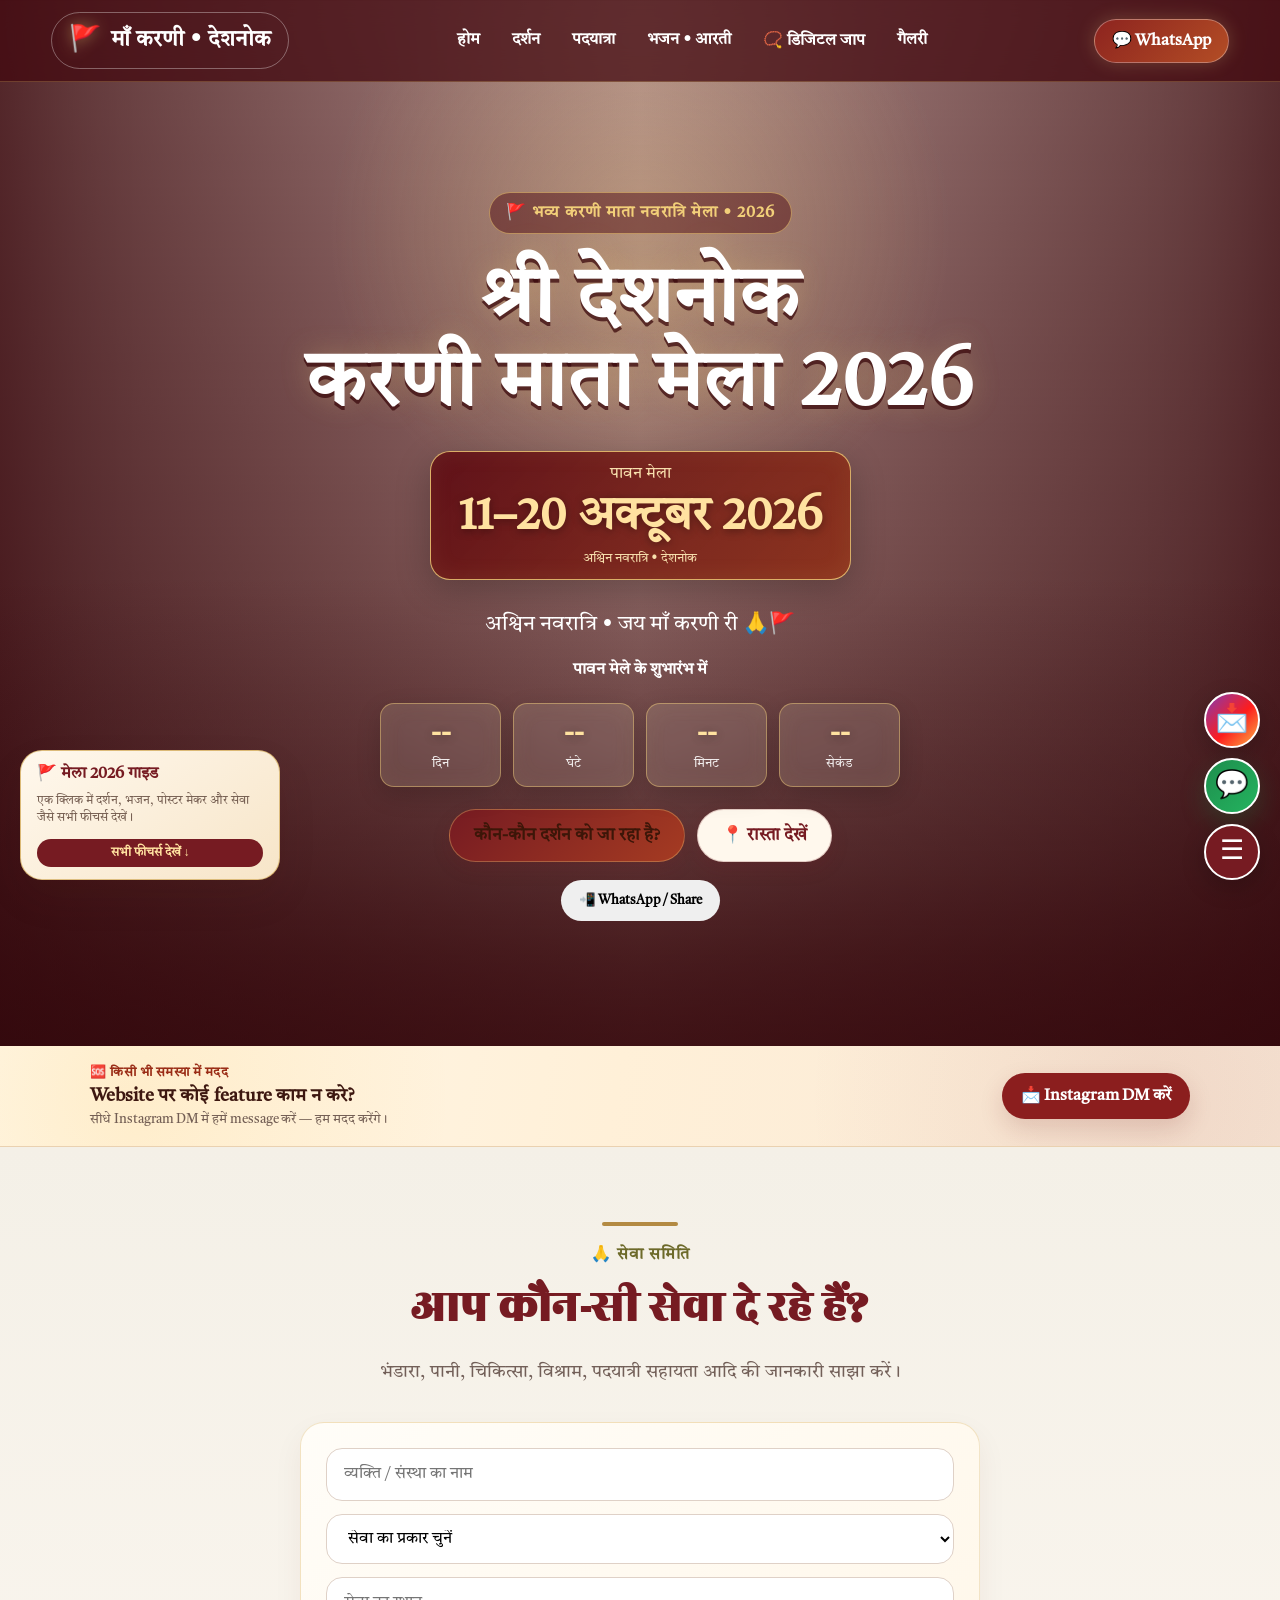
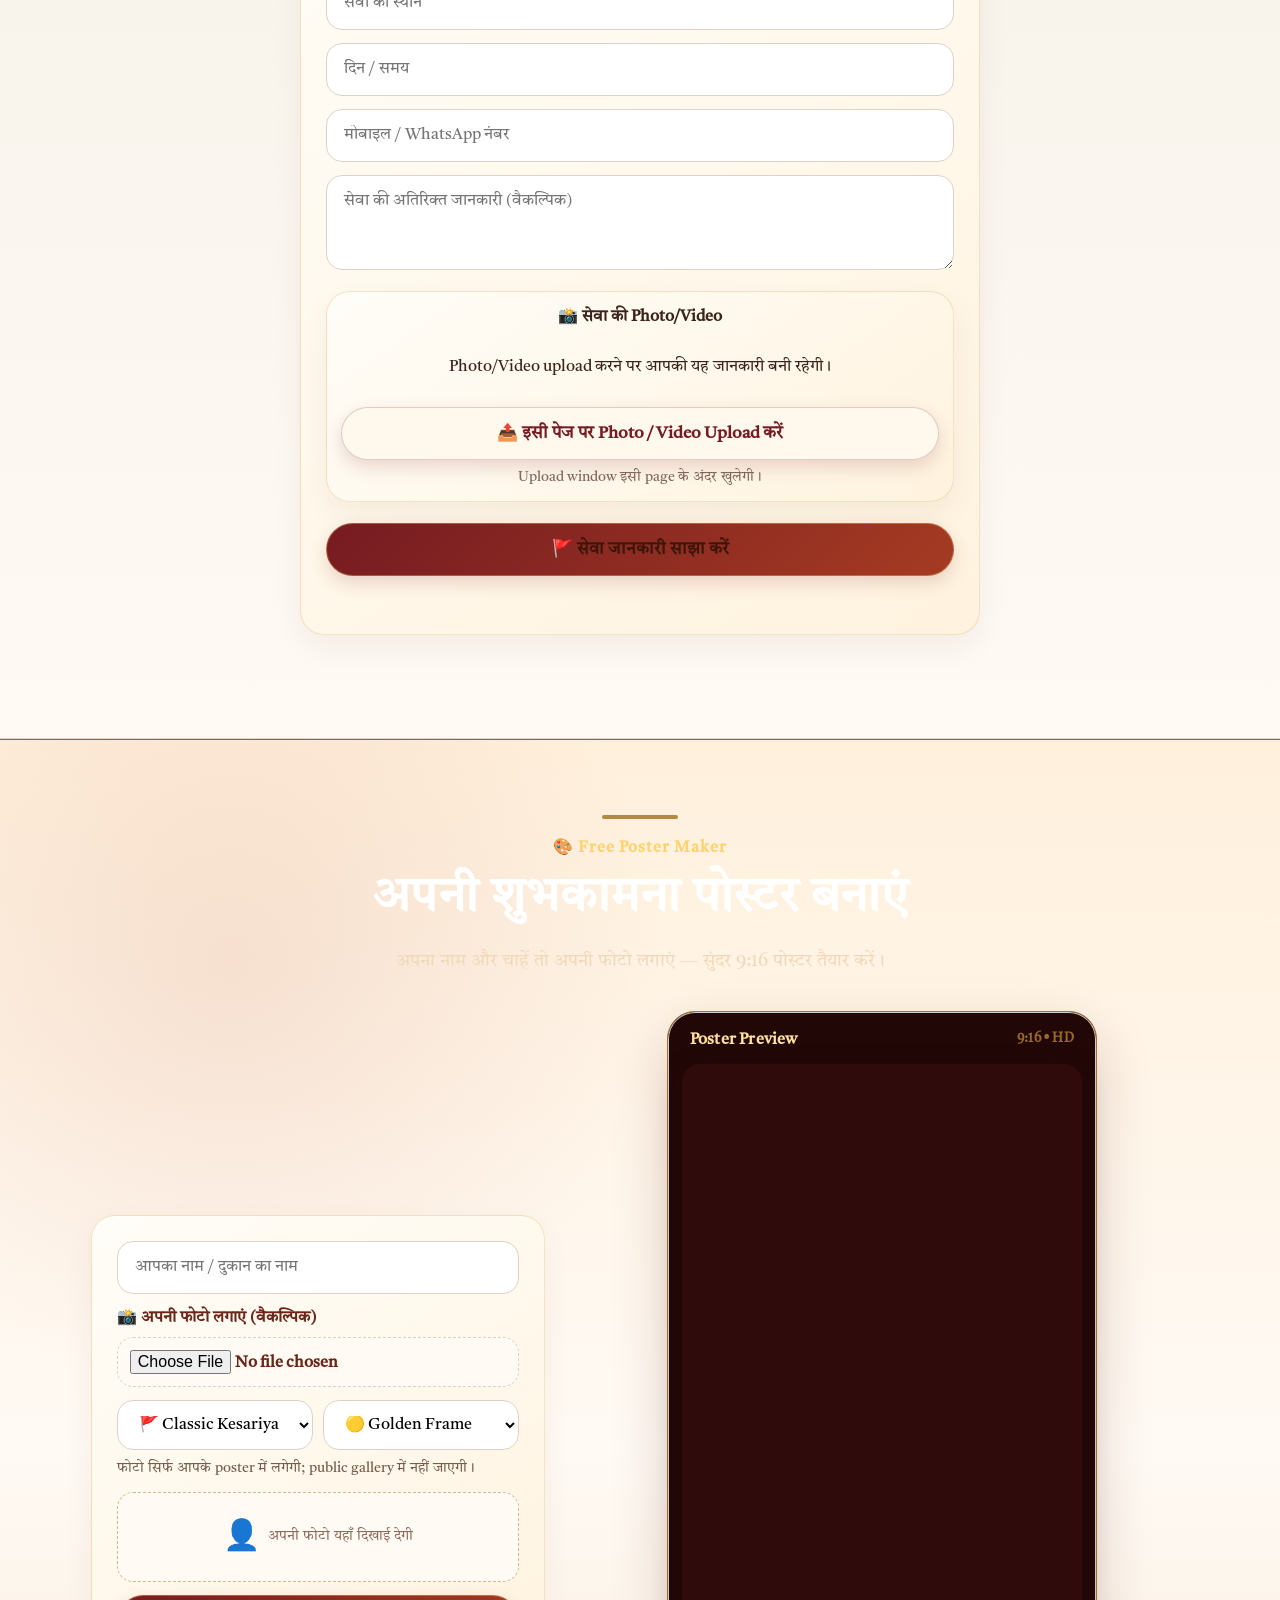
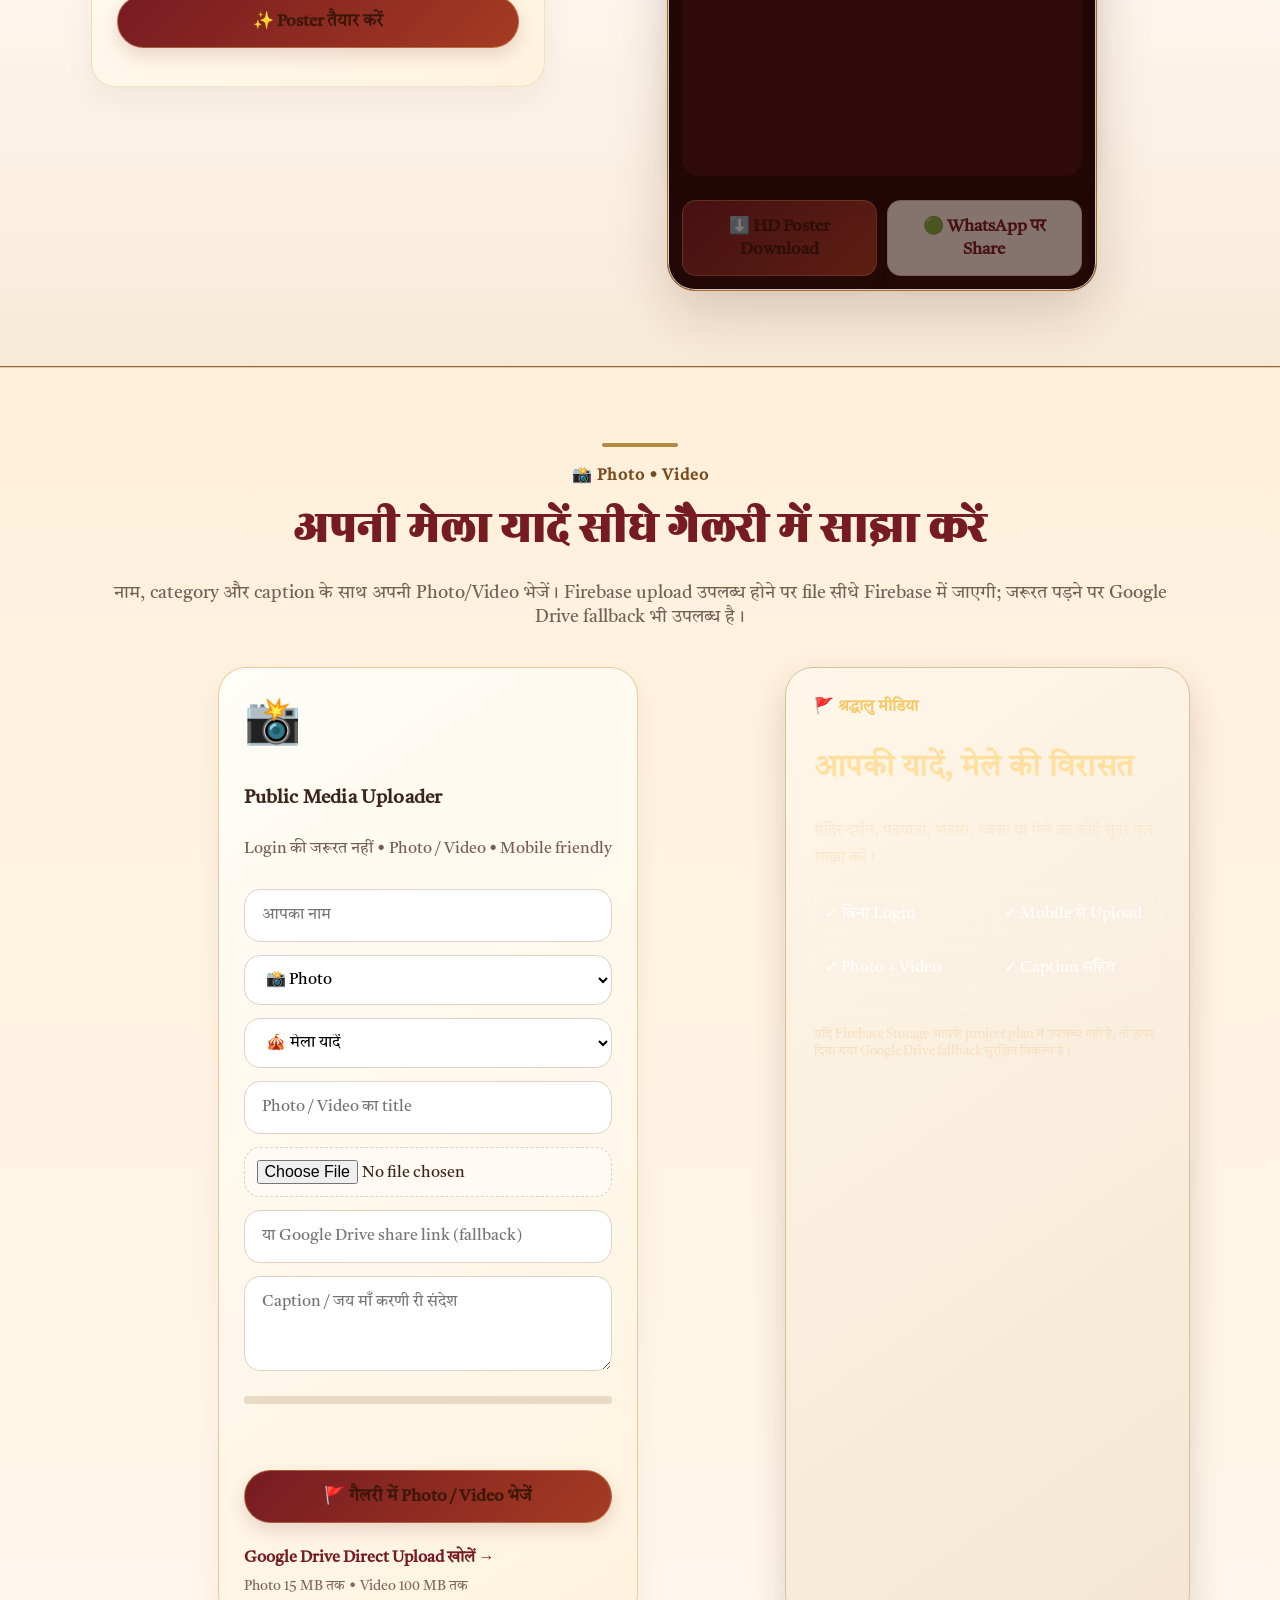
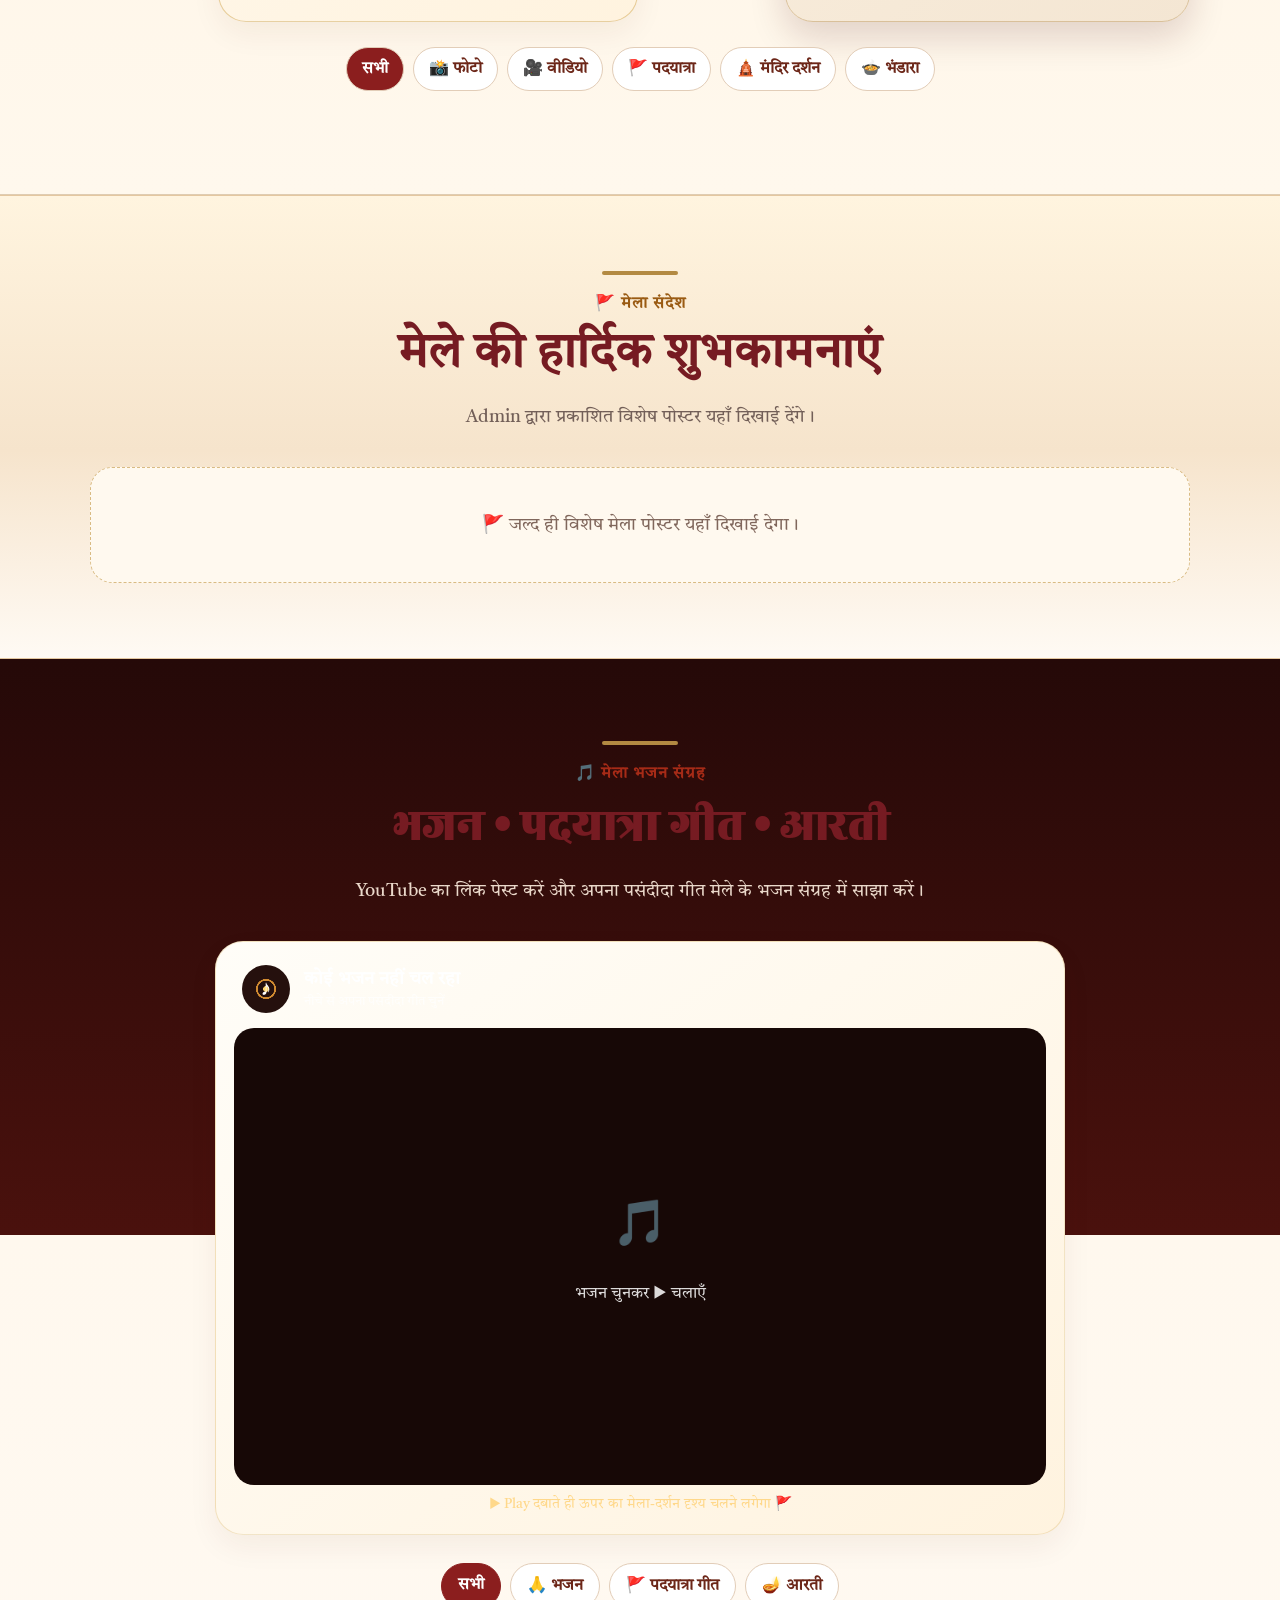
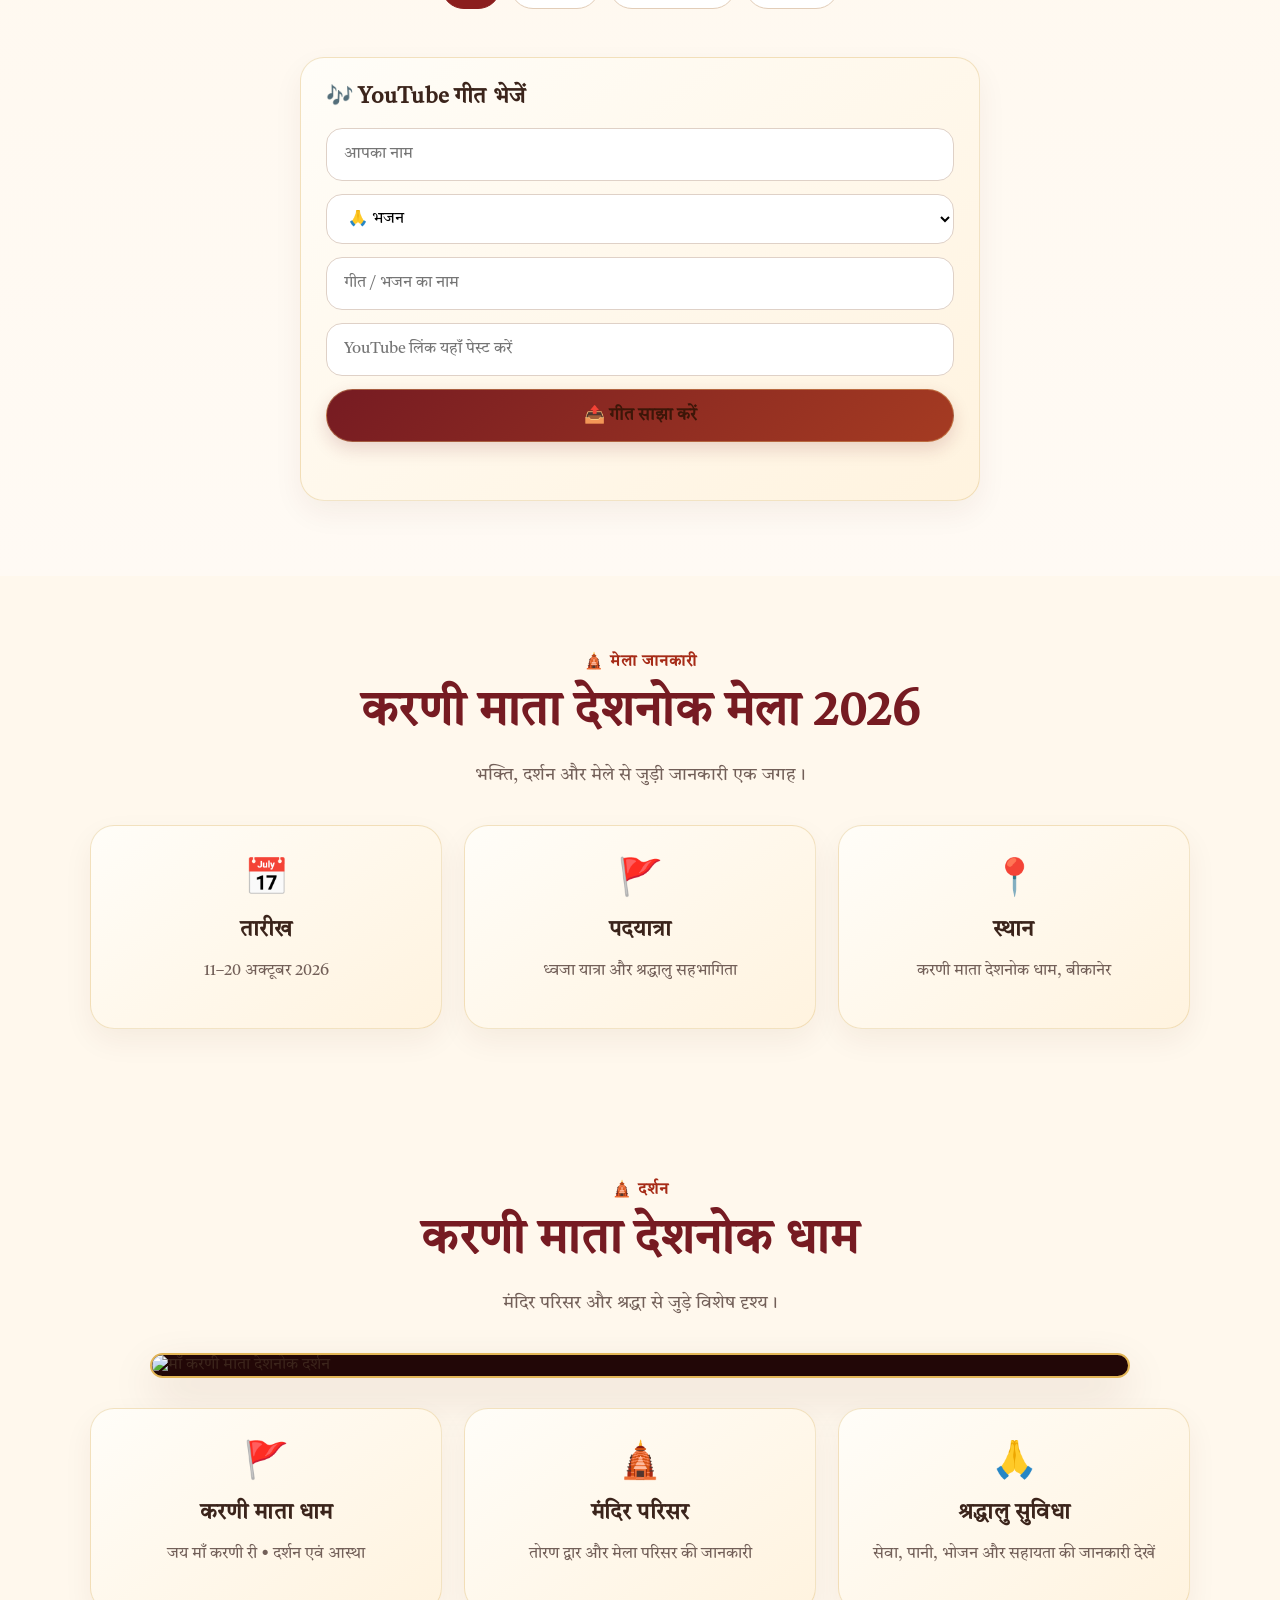
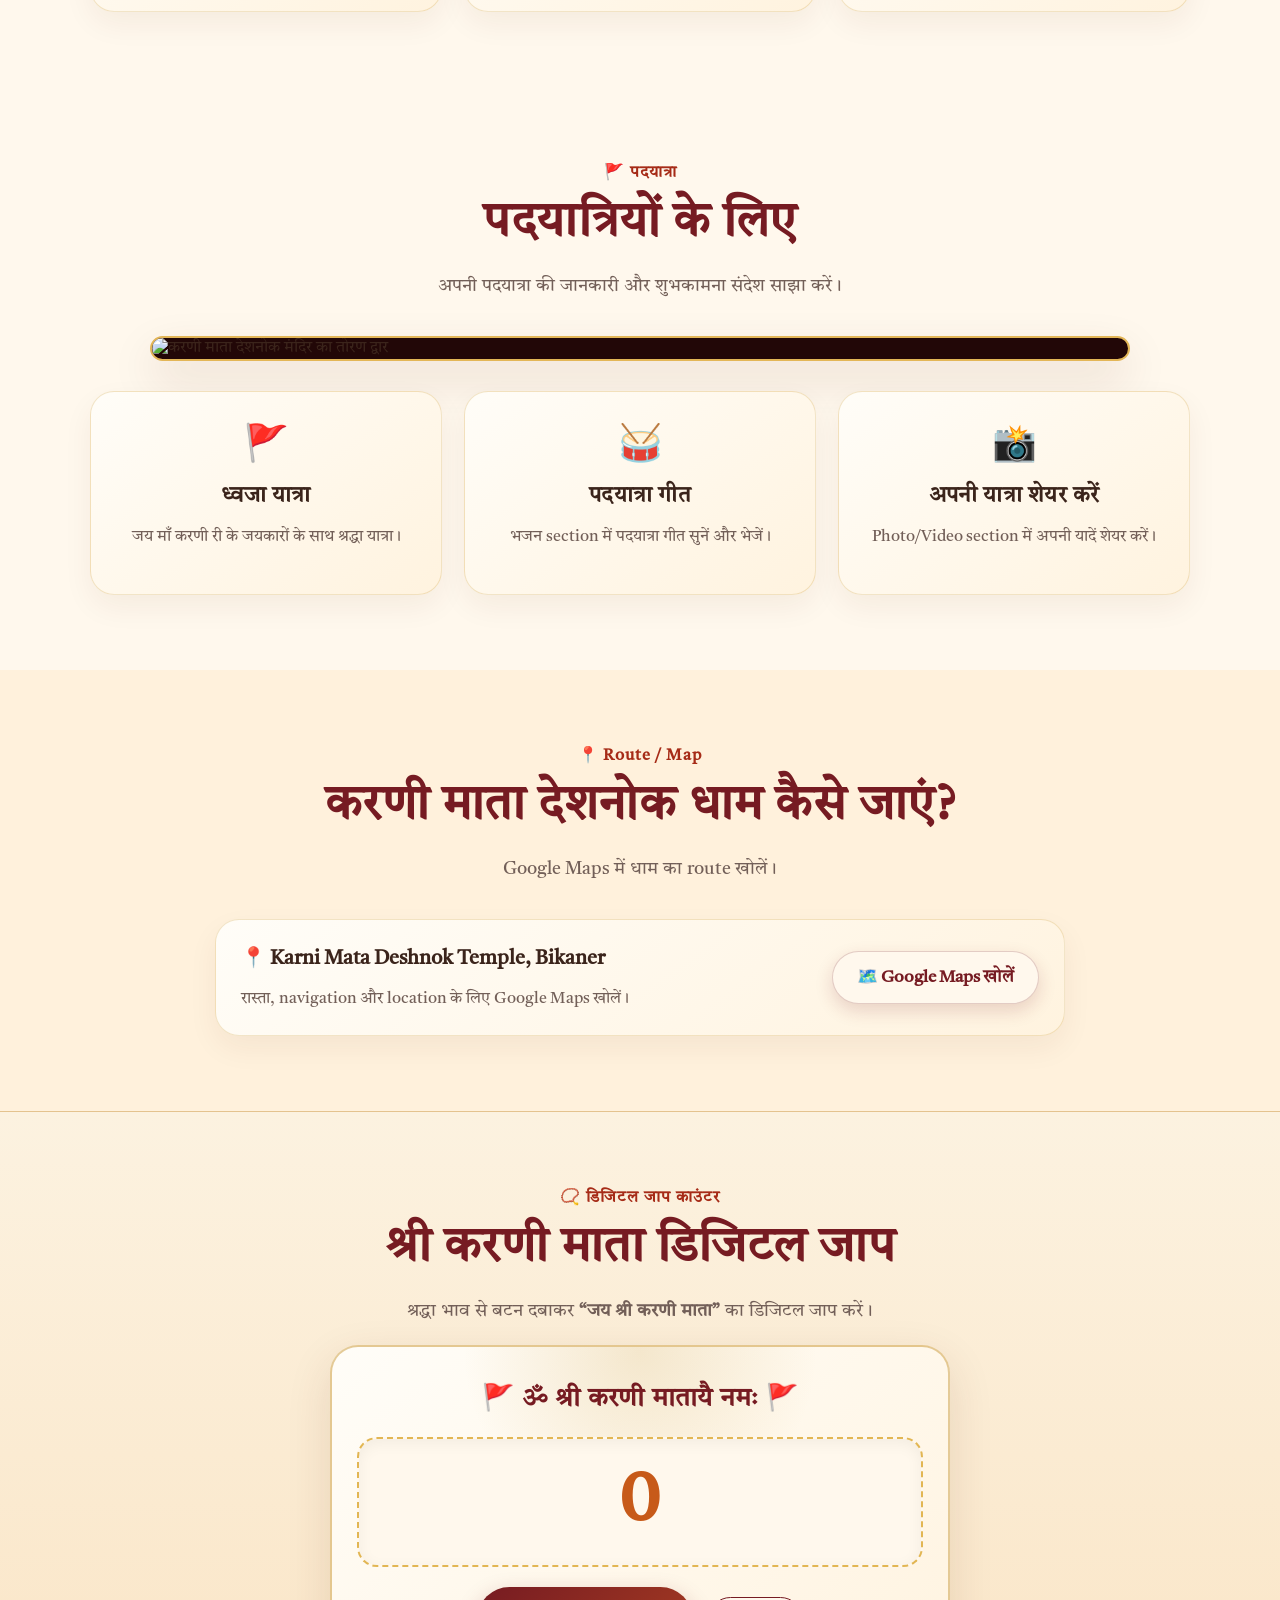
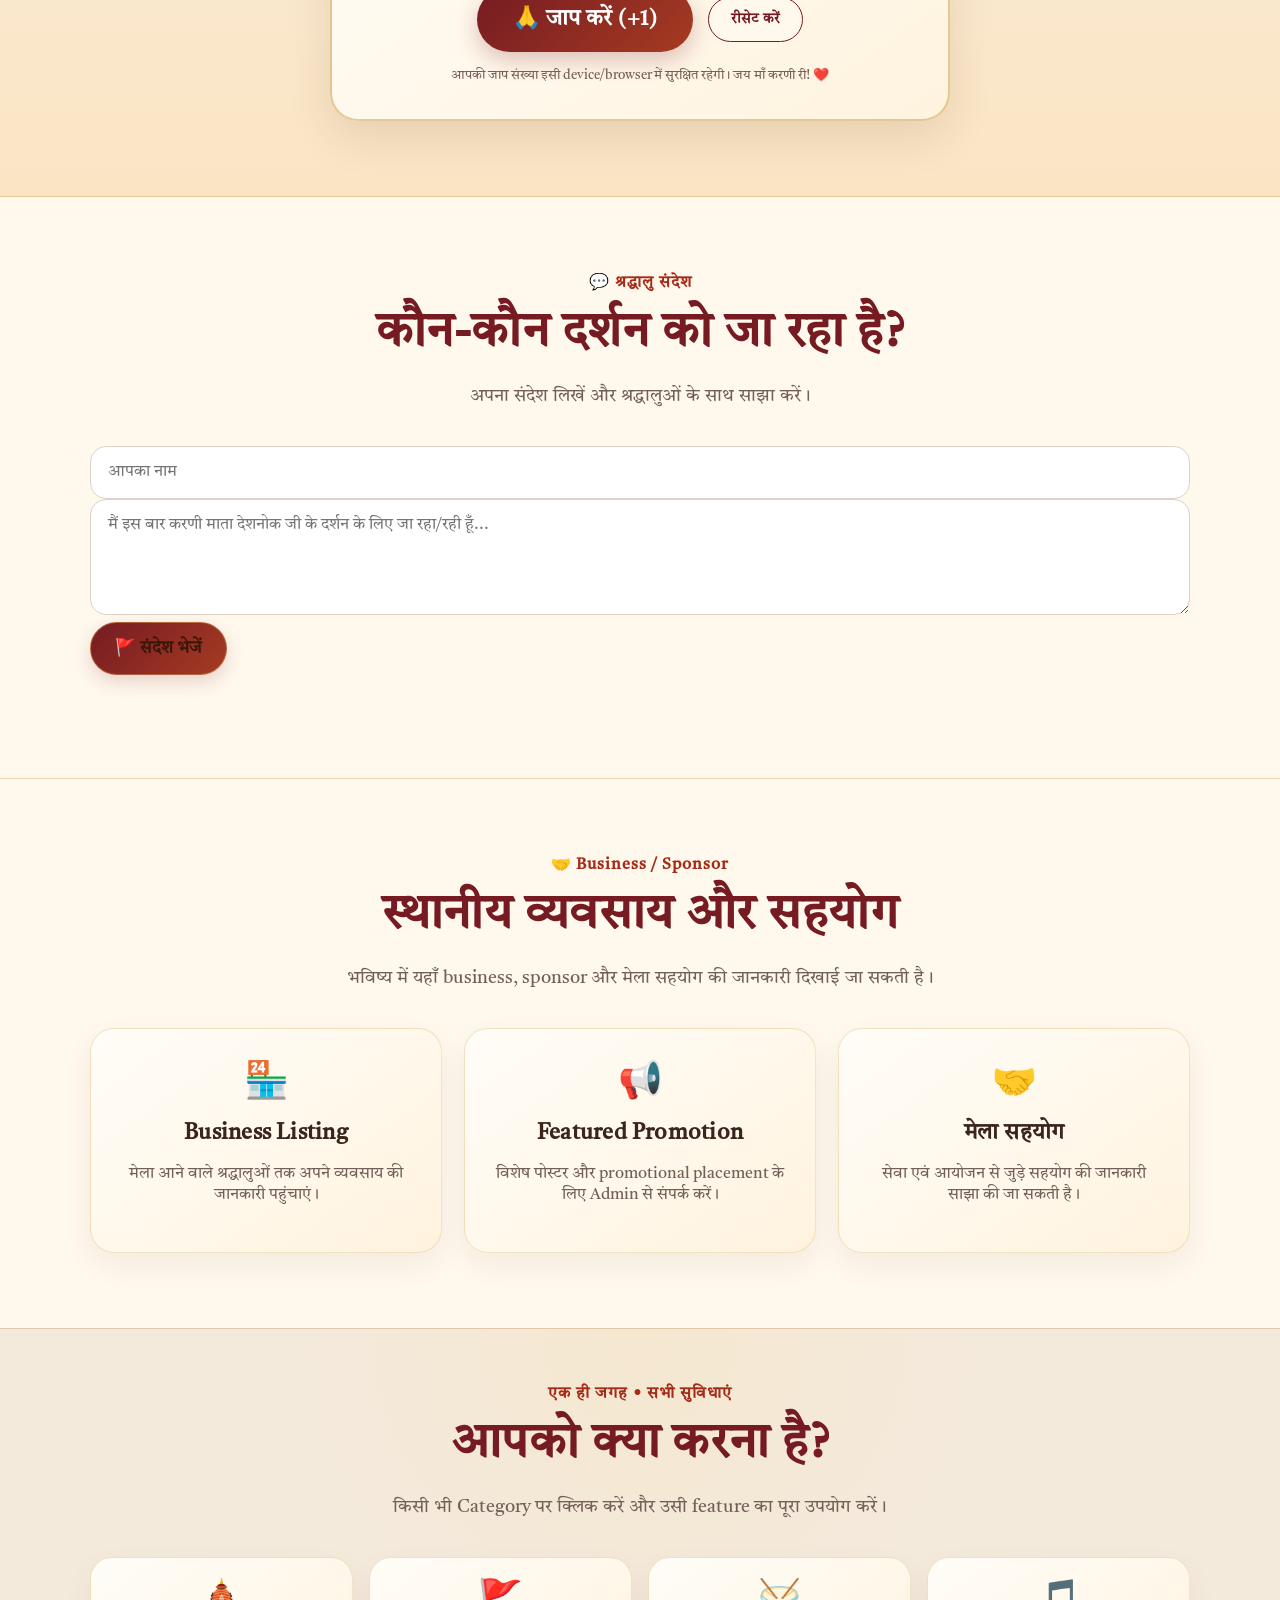
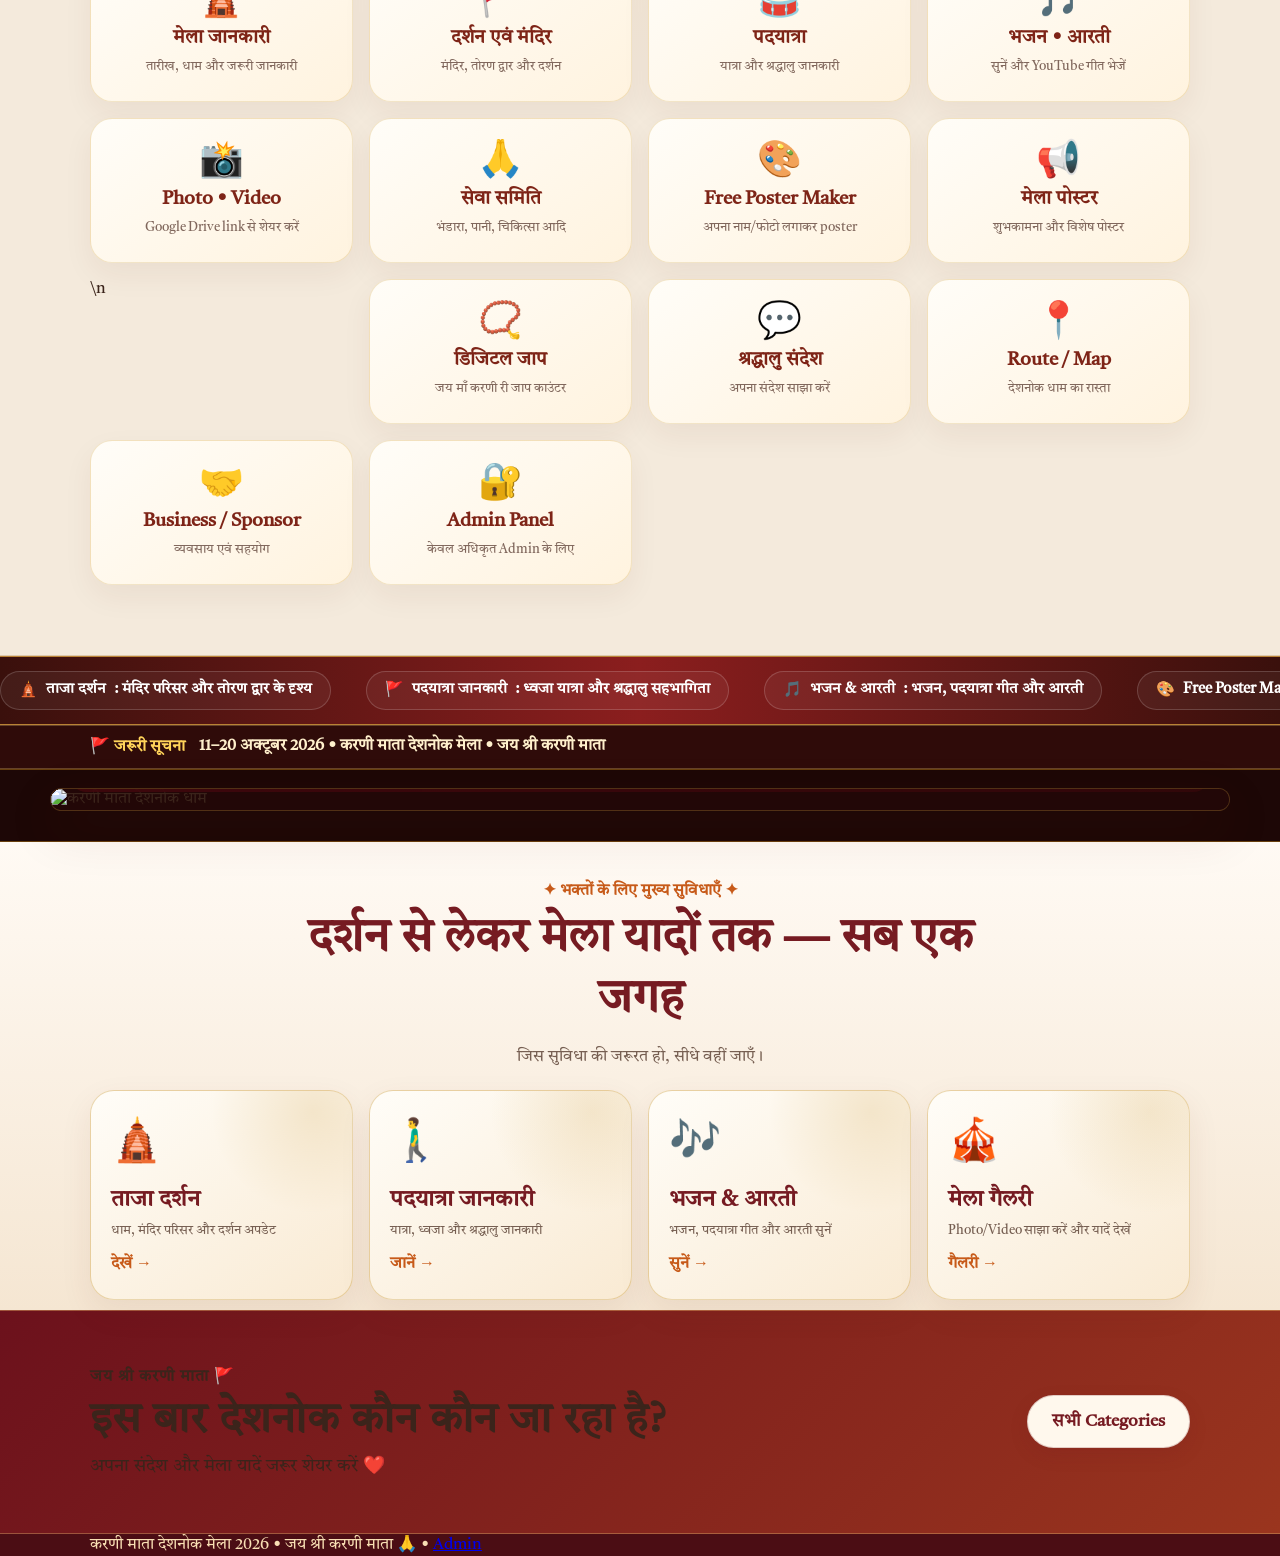
==== index.html @ c340ceb3 "Fix Karni Mata images and refresh website asset cache" ====
<!doctype html>
<html lang="hi">
<head>
<meta charset="UTF-8"><meta name="viewport" content="width=device-width,initial-scale=1.0">
<meta name="theme-color" content="#7a2418"><link rel="preconnect" href="https://fonts.googleapis.com"><link rel="preconnect" href="https://fonts.gstatic.com" crossorigin><link href="https://fonts.googleapis.com/css2?family=Rozha+One&family=Tiro+Devanagari+Sanskrit:ital@0;1&family=Noto+Sans+Devanagari:wght@400;500;600;700;800&display=swap" rel="stylesheet"><meta name="description" content="श्री करणी माता देशनोक मेला 2026 — अश्विन नवरात्रि">
<title>श्री करणी माता देशनोक मेला 2026</title><!-- Google tag (gtag.js) — GA4 -->
<script async src="https://www.googletagmanager.com/gtag/js?id=G-YMC3Y69L6H"></script>
<script>
  window.dataLayer = window.dataLayer || [];
  function gtag(){dataLayer.push(arguments);}
  gtag('js', new Date());
  gtag('config', 'G-YMC3Y69L6H');
</script><link rel="stylesheet" href="style.css?v=20260922-20">
</head>
<body>
<header class="hero" id="home" style="background-image:linear-gradient(180deg,rgba(48,11,11,.25),rgba(48,11,11,.72)),url('https://upload.wikimedia.org/wikipedia/commons/9/91/Entrance_of_the_Karni_Mata_temple_at_Deshnoke_near_Bikaner.jpg');background-size:cover;background-position:center;">
<nav class="nav wrap" aria-label="मुख्य नेविगेशन">
  <a class="royal-logo" href="#home"><span class="royal-flag">🚩</span><span>माँ करणी • देशनोक</span></a>
  <div class="royal-nav-links">
    <a href="#home">होम</a><a href="#darshan">दर्शन</a><a href="#padyatra">पदयात्रा</a><a href="#music">भजन • आरती</a><a href="#jaap">📿 डिजिटल जाप</a><a href="#media">गैलरी</a>
  </div>
  <a class="royal-wa" href="https://wa.me/?text=%E0%A4%B6%E0%A5%8D%E0%A4%B0%E0%A5%80%20%E0%A4%95%E0%A4%B0%E0%A4%A3%E0%A5%80%20%E0%A4%AE%E0%A4%BE%E0%A4%A4%E0%A4%BE%20%E0%A4%A6%E0%A5%87%E0%A4%B6%E0%A4%A8%E0%A5%8B%E0%A4%95%20%E0%A4%AE%E0%A5%87%E0%A4%B2%E0%A4%BE%202026%20%F0%9F%9A%A9" target="_blank" rel="noopener">💬 WhatsApp</a>
</nav>
<div class="hero-inner wrap"><span class="pill royal-kicker">🚩 भव्य करणी माता नवरात्रि मेला • 2026</span><h1>श्री देशनोक<br>करणी माता मेला 2026</h1><div class="royal-date-badge"><span>पावन मेला</span><strong>11–20 अक्टूबर 2026</strong><small>अश्विन नवरात्रि • देशनोक</small></div><p>अश्विन नवरात्रि • जय माँ करणी री 🙏🚩</p>
<div class="countdown-title">पावन मेले के शुभारंभ में</div><div class="countdown"><div><strong id="days">--</strong><small>दिन</small></div><div><strong id="hours">--</strong><small>घंटे</small></div><div><strong id="minutes">--</strong><small>मिनट</small></div><div><strong id="seconds">--</strong><small>सेकंड</small></div></div>
<div class="quick"><a class="btn" href="#message">कौन-कौन दर्शन को जा रहा है?</a><a class="btn light" target="_blank" rel="noopener" href="https://www.google.com/maps/search/?api=1&query=Karni+Mata+Temple+Deshnok+Bikaner">📍 रास्ता देखें</a></div><div class="share"><button id="shareBtn">📲 WhatsApp / Share</button></div></div></header><section class="help-strip" aria-label="Instagram सहायता">
  <div class="wrap help-strip-inner">
    <div><span>🆘 किसी भी समस्या में मदद</span><strong>Website पर कोई feature काम न करे?</strong><small>सीधे Instagram DM में हमें message करें — हम मदद करेंगे।</small></div>
    <a class="help-dm-btn" href="https://ig.me/m/bhaktbabaka5555" target="_blank" rel="noopener">📩 Instagram DM करें</a>
  </div>
</section>

































<section id="seva" class="section feature-seva"><div class="wrap"><div class="heading"><span>🙏 सेवा समिति</span><h2>आप कौन-सी सेवा दे रहे हैं?</h2><p>भंडारा, पानी, चिकित्सा, विश्राम, पदयात्री सहायता आदि की जानकारी साझा करें।</p></div><form id="sevaForm" class="form-card"><input id="sevaName" maxlength="80" placeholder="व्यक्ति / संस्था का नाम" required><select id="sevaType" required><option value="">सेवा का प्रकार चुनें</option><option>🍲 भंडारा / भोजन</option><option>💧 पानी / शीतल जल</option><option>🏥 चिकित्सा सेवा</option><option>🛏️ विश्राम / सेवा शिविर</option><option>🚩 पदयात्री सहायता</option><option>🚑 वाहन / एम्बुलेंस सहायता</option><option>अन्य सेवा</option></select><input id="sevaLocation" maxlength="150" placeholder="सेवा का स्थान" required><input id="sevaTime" maxlength="100" placeholder="दिन / समय" required><input id="sevaPhone" type="tel" maxlength="15" placeholder="मोबाइल / WhatsApp नंबर" required><textarea id="sevaNote" maxlength="300" rows="3" placeholder="सेवा की अतिरिक्त जानकारी (वैकल्पिक)"></textarea><div class="form-card seva-upload-box"><b>📸 सेवा की Photo/Video</b><p>Photo/Video upload करने पर आपकी यह जानकारी बनी रहेगी।</p><button id="sevaPhotoUploadBtn" class="btn light" type="button">📤 इसी पेज पर Photo / Video Upload करें</button><small class="upload-help">Upload window इसी page के अंदर खुलेगी।</small></div><button class="btn" type="submit">🚩 सेवा जानकारी साझा करें</button><small id="sevaStatus"></small></form><div id="sevaList" class="cards"></div></div></section>

<section id="poster-maker" class="section poster-maker-section feature-poster-maker"><div class="wrap"><div class="heading"><span>🎨 Free Poster Maker</span><h2>अपनी शुभकामना पोस्टर बनाएं</h2><p>अपना नाम और चाहें तो अपनी फोटो लगाएं — सुंदर 9:16 पोस्टर तैयार करें।</p></div><div class="poster-maker-grid"><form id="wishPosterForm" class="form-card poster-maker-form" onsubmit="return false;"><input id="wishName" maxlength="80" placeholder="आपका नाम / दुकान का नाम" required><label class="file-label">📸 अपनी फोटो लगाएं (वैकल्पिक)<input id="wishPhoto" type="file" accept="image/jpeg,image/png,image/webp"></label><div class="poster-options"><select id="posterStyle" aria-label="Poster style"><option value="classic">🚩 Classic Kesariya</option><option value="royal">👑 Royal Gold</option><option value="minimal">✨ Clean Premium</option></select><select id="posterFrame" aria-label="Photo frame"><option value="gold">🟡 Golden Frame</option><option value="round">⭕ Round Frame</option><option value="simple">▢ Simple Frame</option></select></div><small class="upload-help">फोटो सिर्फ आपके poster में लगेगी; public gallery में नहीं जाएगी।</small><div id="wishPhotoPreview" class="wish-photo-preview">👤<span>अपनी फोटो यहाँ दिखाई देगी</span></div><button class="btn" type="submit">✨ Poster तैयार करें</button><small id="wishPosterStatus"></small></form><div class="poster-preview-wrap"><div class="poster-preview-head"><b>Poster Preview</b><span>9:16 • HD</span></div><canvas id="wishPosterCanvas" width="1080" height="1920" aria-label="शुभकामना पोस्टर preview"></canvas><div id="posterGate" class="poster-gate"><div><strong>📲 Free Download</strong><p>Poster download करने के लिए Instagram पर हमें Follow करें।</p><a id="instagramFollowBtn" class="btn light" href="https://www.instagram.com/bhaktbabaka5555/" target="_blank" rel="noopener">📸 Instagram Follow करें</a><button id="instagramConfirmBtn" class="btn" type="button">✅ मैंने Follow कर लिया</button></div></div><div class="poster-actions"><button id="downloadWishPoster" class="btn" type="button" disabled>⬇️ HD Poster Download</button><button id="shareWishPoster" class="btn light" type="button" disabled>🟢 WhatsApp पर Share</button></div></div></div></div></section>

<section id="media" class="section soft royal-media-section feature-media"><div class="wrap"><div class="heading"><span>📸 Photo • Video</span><h2>अपनी मेला यादें सीधे गैलरी में साझा करें</h2><p>नाम, category और caption के साथ अपनी Photo/Video भेजें। Firebase upload उपलब्ध होने पर file सीधे Firebase में जाएगी; जरूरत पड़ने पर Google Drive fallback भी उपलब्ध है।</p></div><div class="royal-upload-grid"><form id="mediaForm" class="form-card royal-upload-card"><div class="upload-emblem">📸</div><h3>Public Media Uploader</h3><p class="upload-sub">Login की जरूरत नहीं • Photo / Video • Mobile friendly</p><input id="mediaName" maxlength="60" placeholder="आपका नाम" required><select id="mediaType" required><option value="photo">📸 Photo</option><option value="video">🎥 Video</option></select><select id="mediaCategory"><option value="general">🎪 मेला यादें</option><option value="padyatra">🚩 पदयात्रा</option><option value="mandir">🛕 माँ करणी दर्शन</option><option value="bhandara">🍲 भंडारा / सेवा</option></select><input id="mediaTitle" maxlength="100" placeholder="Photo / Video का title" required><input id="mediaFile" type="file" accept="image/jpeg,image/png,image/webp,video/mp4,video/webm"><input id="mediaDriveUrl" type="url" maxlength="500" placeholder="या Google Drive share link (fallback)"><textarea id="mediaCaption" maxlength="300" rows="3" placeholder="Caption / जय माँ करणी री संदेश"></textarea><div class="upload-progress"><div id="mediaProgressBar"></div></div><small id="mediaStatus" class="upload-status"></small><button class="btn royal-submit" type="submit">🚩 गैलरी में Photo / Video भेजें</button><a class="drive-fallback-link" href="https://script.google.com/macros/s/AKfycbz0YMuppBaJeoFUJjpH6MYlJ0uh_LAQBGLb0Keho0Gi1AX8dBix4ltSLCIO-4ltPqAJ/exec" target="_blank" rel="noopener">Google Drive Direct Upload खोलें →</a><small class="upload-help">Photo 15 MB तक • Video 100 MB तक</small></form><div class="royal-upload-info"><span class="mini-royal-label">🚩 श्रद्धालु मीडिया</span><h3>आपकी यादें, मेले की विरासत</h3><p>मंदिर दर्शन, पदयात्रा, भंडारा, ध्वजा या मेले का कोई सुंदर पल साझा करें।</p><div class="upload-points"><span>✓ बिना Login</span><span>✓ Mobile से Upload</span><span>✓ Photo + Video</span><span>✓ Caption सहित</span></div><div class="upload-note">यदि Firebase Storage आपके project plan में उपलब्ध नहीं है, तो ऊपर दिया गया Google Drive fallback सुरक्षित विकल्प है।</div></div></div><div class="gallery-filters" id="galleryFilters"><button class="active" data-filter="all">सभी</button><button data-filter="photo">📸 फोटो</button><button data-filter="video">🎥 वीडियो</button><button data-filter="padyatra">🚩 पदयात्रा</button><button data-filter="mandir">🛕 मंदिर दर्शन</button><button data-filter="bhandara">🍲 भंडारा</button></div><div id="mediaList" class="cards"></div></div></section>

<section id="posters" class="section poster-section feature-posters"><div class="wrap"><div class="heading"><span>🚩 मेला संदेश</span><h2>मेले की हार्दिक शुभकामनाएं</h2><p>Admin द्वारा प्रकाशित विशेष पोस्टर यहाँ दिखाई देंगे।</p></div><div id="posterList" class="poster-list"><div class="poster-placeholder">🚩 जल्द ही विशेष मेला पोस्टर यहाँ दिखाई देगा।</div></div></div></section>

<section id="music" class="section music-section feature-music"><div class="wrap"><div class="heading"><span>🎵 मेला भजन संग्रह</span><h2>भजन • पदयात्रा गीत • आरती</h2><p>YouTube का लिंक पेस्ट करें और अपना पसंदीदा गीत मेले के भजन संग्रह में साझा करें।</p></div><div class="music-player"><div class="now-playing"><div class="vinyl">♪</div><div><b id="nowTitle">कोई भजन नहीं चल रहा</b><small id="nowCategory">नीचे से अपना पसंदीदा गीत चुनें</small></div></div><div id="youtubeBox" class="youtube-box"><div class="youtube-placeholder">🎵<br><span>भजन चुनकर ▶ चलाएँ</span></div></div><div class="player-note">▶ Play दबाते ही ऊपर का मेला-दर्शन दृश्य चलने लगेगा 🚩</div></div><div class="music-tabs" id="musicTabs"><button class="active" data-cat="all">सभी</button><button data-cat="bhajan">🙏 भजन</button><button data-cat="padayatra">🚩 पदयात्रा गीत</button><button data-cat="aarti">🪔 आरती</button></div><div id="songsList" class="song-list"></div><form id="songForm" class="form-card song-form"><h3>🎶 YouTube गीत भेजें</h3><input id="songName" maxlength="60" placeholder="आपका नाम" required><select id="songCategory" required><option value="bhajan">🙏 भजन</option><option value="padayatra">🚩 पदयात्रा गीत</option><option value="aarti">🪔 आरती</option></select><input id="songTitle" maxlength="100" placeholder="गीत / भजन का नाम" required><input id="songUrl" type="url" maxlength="500" placeholder="YouTube लिंक यहाँ पेस्ट करें" required><button class="btn" type="submit">📤 गीत साझा करें</button><small id="songStatus"></small></form></div></section>

<section id="info" class="wrap section"><div class="heading"><span>🛕 मेला जानकारी</span><h2>करणी माता देशनोक मेला 2026</h2><p>भक्ति, दर्शन और मेले से जुड़ी जानकारी एक जगह।</p></div><div class="grid"><article><b>📅</b><h3>तारीख</h3><p>11–20 अक्टूबर 2026</p></article><article><b>🚩</b><h3>पदयात्रा</h3><p>ध्वजा यात्रा और श्रद्धालु सहभागिता</p></article><article><b>📍</b><h3>स्थान</h3><p>करणी माता देशनोक धाम, बीकानेर</p></article></div></section>

<section id="darshan" class="section"><div class="wrap"><div class="heading"><span>🛕 दर्शन</span><h2>करणी माता देशनोक धाम</h2><p>मंदिर परिसर और श्रद्धा से जुड़े विशेष दृश्य।</p></div><img class="section-reference-image" src="https://upload.wikimedia.org/wikipedia/commons/3/3d/Karni_mata_idol.jpg" alt="माँ करणी माता देशनोक दर्शन" loading="lazy"><div class="grid"><article><b>🚩</b><h3>करणी माता धाम</h3><p>जय माँ करणी री • दर्शन एवं आस्था</p></article><article><b>🛕</b><h3>मंदिर परिसर</h3><p>तोरण द्वार और मेला परिसर की जानकारी</p></article><article><b>🙏</b><h3>श्रद्धालु सुविधा</h3><p>सेवा, पानी, भोजन और सहायता की जानकारी देखें</p></article></div></div></section>

<section id="padyatra" class="section"><div class="wrap"><div class="heading"><span>🚩 पदयात्रा</span><h2>पदयात्रियों के लिए</h2><p>अपनी पदयात्रा की जानकारी और शुभकामना संदेश साझा करें।</p></div><img class="section-reference-image" src="https://upload.wikimedia.org/wikipedia/commons/9/91/Entrance_of_the_Karni_Mata_temple_at_Deshnoke_near_Bikaner.jpg" alt="करणी माता देशनोक मंदिर का तोरण द्वार" loading="lazy"><div class="grid"><article><b>🚩</b><h3>ध्वजा यात्रा</h3><p>जय माँ करणी री के जयकारों के साथ श्रद्धा यात्रा।</p></article><article><b>🥁</b><h3>पदयात्रा गीत</h3><p>भजन section में पदयात्रा गीत सुनें और भेजें।</p></article><article><b>📸</b><h3>अपनी यात्रा शेयर करें</h3><p>Photo/Video section में अपनी यादें शेयर करें।</p></article></div></div></section>

<section id="route" class="section soft"><div class="wrap"><div class="heading"><span>📍 Route / Map</span><h2>करणी माता देशनोक धाम कैसे जाएं?</h2><p>Google Maps में धाम का route खोलें।</p></div><div class="route-box"><div><b>📍 Karni Mata Deshnok Temple, Bikaner</b><p>रास्ता, navigation और location के लिए Google Maps खोलें।</p></div><a class="btn light" target="_blank" rel="noopener" href="https://www.google.com/maps/search/?api=1&query=Karni+Mata+Temple+Deshnok+Bikaner">🗺️ Google Maps खोलें</a></div></div></section>

<section id="jaap" class="section section-jaap"><div class="wrap"><div class="heading"><span>📿 डिजिटल जाप काउंटर</span><h2>श्री करणी माता डिजिटल जाप</h2><p>श्रद्धा भाव से बटन दबाकर <strong>“जय श्री करणी माता”</strong> का डिजिटल जाप करें।</p></div><div class="jaap-card"><div class="jaap-mantra-title">🚩 ॐ श्री करणी मातायै नमः 🚩</div><div class="jaap-display" id="jaapCount">0</div><div class="jaap-btn-container"><button class="jaap-count-btn" id="jaapBtn" type="button">🙏 जाप करें <span>(+1)</span></button><button class="jaap-reset-btn" id="jaapReset" type="button">रीसेट करें</button></div><div class="jaap-note">आपकी जाप संख्या इसी device/browser में सुरक्षित रहेगी। जय माँ करणी री! ❤️</div></div></div></section>

<section id="message" class="wrap section"><div class="heading"><span>💬 श्रद्धालु संदेश</span><h2>कौन-कौन दर्शन को जा रहा है?</h2><p>अपना संदेश लिखें और श्रद्धालुओं के साथ साझा करें।</p></div><form id="messageForm"><input id="name" maxlength="60" placeholder="आपका नाम" required><textarea id="text" maxlength="300" rows="4" placeholder="मैं इस बार करणी माता देशनोक जी के दर्शन के लिए जा रहा/रही हूँ..." required></textarea><button class="btn" type="submit">🚩 संदेश भेजें</button><small id="status"></small></form><div id="messages" class="messages"></div></section>

<section id="business" class="section business-section"><div class="wrap"><div class="heading"><span>🤝 Business / Sponsor</span><h2>स्थानीय व्यवसाय और सहयोग</h2><p>भविष्य में यहाँ business, sponsor और मेला सहयोग की जानकारी दिखाई जा सकती है।</p></div><div class="grid"><article><b>🏪</b><h3>Business Listing</h3><p>मेला आने वाले श्रद्धालुओं तक अपने व्यवसाय की जानकारी पहुंचाएं।</p></article><article><b>📢</b><h3>Featured Promotion</h3><p>विशेष पोस्टर और promotional placement के लिए Admin से संपर्क करें।</p></article><article><b>🤝</b><h3>मेला सहयोग</h3><p>सेवा एवं आयोजन से जुड़े सहयोग की जानकारी साझा की जा सकती है।</p></article></div></div></section>

<section id="categories" class="category-section feature-directory"><div class="wrap"><div class="heading"><span>एक ही जगह • सभी सुविधाएं</span><h2>आपको क्या करना है?</h2><p>किसी भी Category पर क्लिक करें और उसी feature का पूरा उपयोग करें।</p></div><div class="category-grid">
<a href="#info" class="category-card"><b>🛕</b><strong>मेला जानकारी</strong><small>तारीख, धाम और जरूरी जानकारी</small></a>
<a href="#darshan" class="category-card"><b>🚩</b><strong>दर्शन एवं मंदिर</strong><small>मंदिर, तोरण द्वार और दर्शन</small></a>
<a href="#padyatra" class="category-card"><b>🥁</b><strong>पदयात्रा</strong><small>यात्रा और श्रद्धालु जानकारी</small></a>
<a href="#music" class="category-card"><b>🎵</b><strong>भजन • आरती</strong><small>सुनें और YouTube गीत भेजें</small></a>
<a href="#media" class="category-card"><b>📸</b><strong>Photo • Video</strong><small>Google Drive link से शेयर करें</small></a>
<a href="#seva" class="category-card"><b>🙏</b><strong>सेवा समिति</strong><small>भंडारा, पानी, चिकित्सा आदि</small></a>
<a href="#poster-maker" class="category-card"><b>🎨</b><strong>Free Poster Maker</strong><small>अपना नाम/फोटो लगाकर poster</small></a>
<a href="#posters" class="category-card"><b>📢</b><strong>मेला पोस्टर</strong><small>शुभकामना और विशेष पोस्टर</small></a>\n<a href="#jaap" class="category-card"><b>📿</b><strong>डिजिटल जाप</strong><small>जय माँ करणी री जाप काउंटर</small></a>
<a href="#message" class="category-card"><b>💬</b><strong>श्रद्धालु संदेश</strong><small>अपना संदेश साझा करें</small></a>
<a href="#route" class="category-card"><b>📍</b><strong>Route / Map</strong><small>देशनोक धाम का रास्ता</small></a>
<a href="#business" class="category-card"><b>🤝</b><strong>Business / Sponsor</strong><small>व्यवसाय एवं सहयोग</small></a>
<a href="admin.html" class="category-card admin-category"><b>🔐</b><strong>Admin Panel</strong><small>केवल अधिकृत Admin के लिए</small></a>
</div></div></section>

<div class="royal-feature-showcase"><div class="royal-feature-track">
<div class="feature-pill"><span>🛕</span> <b>ताजा दर्शन</b> : मंदिर परिसर और तोरण द्वार के दृश्य</div>
<div class="feature-pill"><span>🚩</span> <b>पदयात्रा जानकारी</b> : ध्वजा यात्रा और श्रद्धालु सहभागिता</div>
<div class="feature-pill"><span>🎵</span> <b>भजन &amp; आरती</b> : भजन, पदयात्रा गीत और आरती</div>
<div class="feature-pill"><span>🎨</span> <b>Free Poster Maker</b> : अपना नाम व फोटो लगाकर 9:16 HD पोस्टर</div>
<div class="feature-pill"><span>🙏</span> <b>सेवा समिति</b> : भंडारा, पानी, चिकित्सा और विश्राम जानकारी</div>
<div class="feature-pill"><span>📸</span> <b>मेला गैलरी</b> : अपनी फोटो व वीडियो साझा करें</div>
<div class="feature-pill"><span>🛕</span> <b>ताजा दर्शन</b> : मंदिर परिसर और तोरण द्वार के दृश्य</div>
<div class="feature-pill"><span>🚩</span> <b>पदयात्रा जानकारी</b> : ध्वजा यात्रा और श्रद्धालु सहभागिता</div>
<div class="feature-pill"><span>🎵</span> <b>भजन &amp; आरती</b> : भजन, पदयात्रा गीत और आरती</div>
<div class="feature-pill"><span>🎨</span> <b>Free Poster Maker</b> : अपना नाम व फोटो लगाकर 9:16 HD पोस्टर</div>
</div></div>

<div class="royal-quick-widget"><b>🚩 मेला 2026 गाइड</b><p>एक क्लिक में दर्शन, भजन, पोस्टर मेकर और सेवा जैसे सभी फीचर्स देखें।</p><a href="#categories">सभी फीचर्स देखें ↓</a></div>

<div class="notice-ticker"><div class="wrap"><span>🚩 जरूरी सूचना</span><b id="tickerText">11–20 अक्टूबर 2026 • करणी माता देशनोक मेला • जय श्री करणी माता</b></div></div>

<section class="kodam-visual"><div class="kodam-visual-wrap"><img src="https://upload.wikimedia.org/wikipedia/commons/9/91/Entrance_of_the_Karni_Mata_temple_at_Deshnoke_near_Bikaner.jpg" alt="करणी माता देशनोक धाम" loading="lazy"><div class="kodam-visual-caption"><span>🚩 जय श्री करणी माता</span><strong>करणी माता देशनोक धाम</strong><small>दर्शन • मंदिर परिसर • तोरण द्वार</small></div></div></section>

<section class="royal-core"><div class="wrap"><div class="royal-section-heading"><span>✦ भक्तों के लिए मुख्य सुविधाएँ ✦</span><h2>दर्शन से लेकर मेला यादों तक — सब एक जगह</h2><p>जिस सुविधा की जरूरत हो, सीधे वहीं जाएँ।</p></div><div class="royal-core-grid">
<a class="royal-core-card" href="#darshan"><b>🛕</b><strong>ताजा दर्शन</strong><small>धाम, मंदिर परिसर और दर्शन अपडेट</small><i>देखें →</i></a>
<a class="royal-core-card" href="#padyatra"><b>🚶‍♂️</b><strong>पदयात्रा जानकारी</strong><small>यात्रा, ध्वजा और श्रद्धालु जानकारी</small><i>जानें →</i></a>
<a class="royal-core-card" href="#music"><b>🎶</b><strong>भजन &amp; आरती</strong><small>भजन, पदयात्रा गीत और आरती सुनें</small><i>सुनें →</i></a>
<a class="royal-core-card" href="#media"><b>🎪</b><strong>मेला गैलरी</strong><small>Photo/Video साझा करें और यादें देखें</small><i>गैलरी →</i></a>
</div></div></section>

<section class="banner"><div class="wrap banner-in"><div><span>जय श्री करणी माता 🚩</span><h2>इस बार देशनोक कौन कौन जा रहा है?</h2><p>अपना संदेश और मेला यादें जरूर शेयर करें ❤️</p></div><a class="btn light" href="#categories">सभी Categories</a></div></section>
<div class="floating-actions"><a class="float-dm" href="https://ig.me/m/bhaktbabaka5555" target="_blank" rel="noopener" aria-label="Instagram DM सहायता">📩</a><a class="float-wa" href="https://wa.me/?text=%E0%A4%B6%E0%A5%8D%E0%A4%B0%E0%A5%80%20%E0%A4%95%E0%A4%B0%E0%A4%A3%E0%A5%80%20%E0%A4%AE%E0%A4%BE%E0%A4%A4%E0%A4%BE%20%E0%A4%A6%E0%A5%87%E0%A4%B6%E0%A4%A8%E0%A5%8B%E0%A4%95%20%E0%A4%AE%E0%A5%87%E0%A4%B2%E0%A4%BE%202026%20%F0%9F%9A%A9" target="_blank" rel="noopener" aria-label="WhatsApp पर मेला शेयर करें">💬</a><a class="float-help" href="#categories" aria-label="Categories">☰</a></div>
<footer><div class="wrap">करणी माता देशनोक मेला 2026 • जय श्री करणी माता 🙏 • <a href="admin.html">Admin</a></div></footer>
<script type="module" src="app.js?v=20261008-21"></script>
<script type="module" src="royal-ui.js?v=20260922-4"></script>
<script>
(function(){
  const KEY='karniJaapCount';
  const display=document.getElementById('jaapCount');
  const btn=document.getElementById('jaapBtn');
  const reset=document.getElementById('jaapReset');
  if(!display||!btn||!reset)return;
  let count=Math.max(0,parseInt(localStorage.getItem(KEY)||'0',10)||0);
  const render=()=>{display.textContent=count.toLocaleString('en-IN');};
  render();
  btn.addEventListener('click',()=>{count+=1;localStorage.setItem(KEY,String(count));render();btn.classList.remove('jaap-pop');void btn.offsetWidth;btn.classList.add('jaap-pop');});
  reset.addEventListener('click',()=>{if(confirm('क्या आप अपना जाप काउंटर रीसेट करना चाहते हैं?')){count=0;localStorage.setItem(KEY,'0');render();}});
})();
</script>

<script>
(function(){
  function openJaapDirect(){
    var p=new URLSearchParams(window.location.search);
    var direct=p.get('jaap')==='1' || window.location.hash==='#jaap';
    if(!direct)return;
    var el=document.getElementById('jaap');
    if(!el)return;
    var body=document.body;
    var first=body.firstElementChild;
    if(first && el!==first) body.insertBefore(el,first);
    el.classList.add('jaap-direct-open');
    setTimeout(function(){window.scrollTo(0,0);},50);
  }
  if(document.readyState==='loading'){
    document.addEventListener('DOMContentLoaded',openJaapDirect,{once:true});
  }else{
    openJaapDirect();
  }
  window.addEventListener('load',openJaapDirect,{once:true});
})();
</script>
</body></html>
---- style.css ----
@import url("https://fonts.googleapis.com/css2?family=Tiro+Devanagari+Hindi:ital@0;1&display=swap");
:root{font-family:"Tiro Devanagari Hindi","Noto Sans Devanagari",serif;color:#2b1712;background:#fffaf4}*{box-sizing:border-box}html{scroll-behavior:smooth}body{margin:0}.wrap{width:min(1100px,92%);margin:auto}.hero{min-height:680px;background:radial-gradient(circle at 50% 25%,#b84424,#6e1717 55%,#300b0b);color:#fff;position:relative;overflow:hidden}.hero:after{content:"";position:absolute;inset:0;background:radial-gradient(circle at 20% 80%,#ffb52d33,transparent 30%),radial-gradient(circle at 85% 70%,#ffcf5c22,transparent 35%);pointer-events:none}.nav{height:76px;display:flex;align-items:center;justify-content:space-between;position:relative;z-index:2}.logo{font-weight:800;font-size:20px}.nav a{color:#fff;text-decoration:none;border:1px solid #ffffff55;border-radius:30px;padding:10px 17px}.hero-inner{position:relative;z-index:2;text-align:center;padding:90px 0 110px}.pill,.heading span,.banner-in>div>span{display:inline-block;letter-spacing:1px;font-weight:700}.pill{padding:9px 16px;border:1px solid #ffffff66;border-radius:99px;background:#ffffff12}.hero h1{font-size:clamp(42px,7vw,78px);line-height:1.08;margin:25px 0 18px}.big-date{font-size:clamp(30px,5vw,48px);font-weight:900}.hero p{font-size:21px}.btn{display:inline-block;background:#ffb21f;color:#3c1608;border:0;border-radius:999px;padding:14px 24px;font-size:17px;font-weight:800;text-decoration:none;cursor:pointer;box-shadow:0 10px 30px #0002}.section{padding:75px 0}.heading{text-align:center;margin-bottom:38px}.heading span{color:#a62b17}.heading h2,.banner h2{font-size:clamp(30px,4vw,48px);margin:8px 0}.heading p{font-size:18px;color:#725f58}.grid{display:grid;grid-template-columns:repeat(3,1fr);gap:22px}.grid article{background:#fff;border:1px solid #eadfd6;border-radius:24px;padding:30px;box-shadow:0 12px 35px #4b180c0b;text-align:center}.grid b{font-size:36px}.grid h3{font-size:22px;margin:12px 0 5px}.grid p{color:#725f58}.banner{background:#fff0dc;padding:55px 0;border-block:1px solid #f1d7b8}.banner-in{display:flex;align-items:center;justify-content:space-between;gap:30px}.banner h2{margin:5px 0;font-size:clamp(27px,4vw,42px)}.banner p{margin:0;font-size:18px}.light{background:#8b1e1e;color:#fff}.form-card{max-width:680px;margin:auto;display:grid;gap:13px;background:#fff;border:1px solid #eadfd6;border-radius:24px;padding:25px;box-shadow:0 12px 35px #4b180c0b}input,textarea,select{width:100%;border:1px solid #dfd1c7;border-radius:16px;padding:15px 17px;font:inherit;background:#fff}textarea{resize:vertical}button.btn{font-family:inherit}.messages,.cards{max-width:760px;margin:28px auto 0;display:grid;gap:12px}.message,.card{background:#fff7ed;border-radius:16px;padding:15px 18px;border:1px solid #f0dfcc}.message strong,.card strong{display:block}.message p,.card p{margin:5px 0 0;color:#654e45}.card a{color:#8b1e1e;font-weight:800;text-decoration:none}.card .meta{font-size:14px;color:#8a7066;margin-top:8px}.soft{background:#fff3e4}.countdown{display:grid;grid-template-columns:repeat(4,1fr);gap:10px;max-width:520px;margin:22px auto}.countdown div{background:rgba(255,255,255,.14);border:1px solid rgba(255,255,255,.25);border-radius:14px;padding:12px 6px}.countdown strong{display:block;font-size:28px}.countdown small{opacity:.9}.quick{display:flex;gap:12px;justify-content:center;flex-wrap:wrap;margin-top:20px}.quick a{text-decoration:none}.share{margin-top:18px}.share button{cursor:pointer;border:0;border-radius:999px;padding:12px 18px;font-weight:700}.countdown-title{margin-top:18px;font-weight:700}.cover-scene{padding:28px 0 0;background:#fffaf4}.cover-art{height:330px;width:min(1100px,92%);margin:auto;border-radius:30px;overflow:hidden;position:relative;background:linear-gradient(#5d1711 0%,#d66d2b 42%,#f4bf62 43%,#d88a35 68%,#8b471f 100%);box-shadow:0 18px 45px #4b180c1a}.sun{position:absolute;width:95px;height:95px;border-radius:50%;background:#ffd873;right:12%;top:38px;box-shadow:0 0 45px #ffd873aa}.dune{position:absolute;left:-5%;width:110%;border-radius:50% 50% 0 0}.dune1{height:170px;bottom:-105px;background:#f0ad4b;transform:rotate(-3deg)}.dune2{height:130px;bottom:-88px;background:#b96627;transform:rotate(4deg)}.cover-copy{position:absolute;left:8%;top:62px;color:#fff;text-shadow:0 3px 12px #35100b}.cover-copy span{font-weight:800;font-size:16px}.cover-copy h2{font-size:clamp(36px,6vw,66px);margin:12px 0 2px}.cover-copy p{font-size:20px;font-weight:700}.camel-cart{position:absolute;left:-130px;bottom:52px;font-size:58px;display:flex;align-items:flex-end;gap:0;filter:drop-shadow(0 8px 5px #4a1c0b66);z-index:4}.camel{font-size:64px}.cart{font-size:52px;transform:scaleX(-1);margin-left:-12px}.cart-flag{font-size:25px;position:absolute;left:73px;top:-25px}.camel-cart.moving{animation:camelRide 9s linear infinite}.camel-cart.moving .camel{animation:camelBob .55s ease-in-out infinite alternate}.camel-cart.moving .cart{animation:cartBounce .4s ease-in-out infinite alternate}@keyframes camelRide{from{left:-140px}to{left:calc(100% + 20px)}}@keyframes camelBob{to{transform:translateY(-7px) rotate(-1deg)}}@keyframes cartBounce{to{transform:scaleX(-1) translateY(3px)}}.music-section{background:linear-gradient(180deg,#fff3df,#fffaf4)}.music-player{max-width:850px;margin:auto;background:#3a100c;border-radius:28px;padding:18px;color:#fff;box-shadow:0 18px 50px #4b180c2b}.now-playing{display:flex;align-items:center;gap:14px;padding:5px 8px 15px}.now-playing b{display:block;font-size:18px}.now-playing small{opacity:.72}.vinyl{width:48px;height:48px;border-radius:50%;background:radial-gradient(circle,#ffd56a 0 8%,#25100d 9% 24%,#d18b31 25% 29%,#25100d 30% 100%);display:grid;place-items:center;font-size:22px}.youtube-box{aspect-ratio:16/9;border-radius:20px;overflow:hidden;background:#170806;display:grid;place-items:center}.youtube-box iframe{width:100%;height:100%;border:0}.youtube-placeholder{text-align:center;font-size:45px;opacity:.85}.youtube-placeholder span{font-size:16px}.player-note{text-align:center;padding:10px 4px 2px;color:#ffd88a;font-size:14px}.music-tabs{display:flex;gap:9px;justify-content:center;flex-wrap:wrap;margin:24px auto 20px}.music-tabs button{border:1px solid #e2cdb8;background:#fff;border-radius:999px;padding:11px 16px;font:inherit;font-weight:800;cursor:pointer;color:#6c2618}.music-tabs button.active{background:#8b1e1e;color:#fff;border-color:#8b1e1e}.song-list{max-width:850px;margin:auto;display:grid;gap:12px}.song-card{background:#fff;border:1px solid #eadfd6;border-radius:20px;padding:16px 18px;display:flex;align-items:center;justify-content:space-between;gap:15px;box-shadow:0 8px 25px #4b180c0b}.song-cat{font-size:13px;color:#a62b17;font-weight:800}.song-card h3{margin:4px 0;font-size:19px}.song-card small{color:#80675c}.play-song{border:0;border-radius:999px;background:#ffb21f;color:#3c1608;padding:11px 17px;font-weight:900;cursor:pointer;white-space:nowrap}.song-form{margin-top:28px}.song-form h3{margin:0 0 3px;font-size:22px}.song-form .form-help{margin:0;color:#80675c;font-size:14px}.empty-song{text-align:center;background:#fff;border:1px dashed #ddc9b5;border-radius:18px;padding:24px;color:#80675c}.poster-section{background:#fff0dc;border-block:1px solid #f1d7b8}.poster-list{display:grid;grid-template-columns:repeat(3,1fr);gap:20px}.poster-card{background:#fff;border-radius:24px;overflow:hidden;border:1px solid #eadfd6;box-shadow:0 14px 35px #4b180c12}.poster-card img{width:100%;aspect-ratio:4/5;object-fit:cover;display:block}.poster-copy{padding:18px}.poster-copy span{font-weight:800;color:#a62b17;font-size:13px}.poster-copy h3{margin:5px 0;font-size:23px}.poster-copy p{margin:0;color:#654e45}.poster-placeholder{grid-column:1/-1;text-align:center;padding:45px 20px;background:#fff;border:1px dashed #ddc9b5;border-radius:22px;color:#80675c;font-size:18px}.admin-hero{min-height:440px}.admin-top{display:flex;justify-content:space-between;align-items:center;gap:20px;background:#fff;border:1px solid #eadfd6;border-radius:24px;padding:24px;margin-bottom:24px}.admin-top h2{margin:7px 0}.admin-top p{color:#725f58}.admin-badge{font-size:12px;font-weight:900;color:#a62b17;letter-spacing:1px}.pending-count{min-width:70px;height:70px;border-radius:50%;display:grid;place-items:center;background:#8b1e1e;color:#fff;font-size:26px;font-weight:900}.admin-tabs{display:flex;gap:9px;flex-wrap:wrap;margin-bottom:18px}.admin-tabs button{border:1px solid #e2cdb8;background:#fff;border-radius:999px;padding:11px 16px;font:inherit;font-weight:800;cursor:pointer;color:#6c2618}.admin-tabs button.active{background:#8b1e1e;color:#fff}.admin-list{display:grid;gap:14px}.admin-item{background:#fff;border:1px solid #eadfd6;border-radius:20px;padding:18px;display:grid;grid-template-columns:auto 1fr auto;gap:16px;align-items:center}.admin-item b{font-size:18px}.admin-item p{margin:6px 0;color:#725f58}.admin-item a{color:#8b1e1e;font-weight:800}.admin-icon{font-size:36px}.admin-actions{display:flex;gap:8px}.admin-actions button{border:0;border-radius:999px;padding:10px 14px;font-weight:900;cursor:pointer}.approve{background:#ffb21f}.reject{background:#f0dfd8;color:#8b1e1e}.admin-poster{margin-top:60px;padding-top:50px;border-top:1px solid #eadfd6}.admin-poster h2{text-align:center}.admin-poster>p{text-align:center;color:#725f58}.admin-page footer{padding:30px 0;text-align:center}.admin-page footer a{color:#8b1e1e;font-weight:800;text-decoration:none}
#status,#mediaStatus,#sevaStatus,#songStatus,#posterStatus{min-height:20px;color:#7a2818}@media(max-width:700px){.hero{min-height:620px}.hero-inner{padding:75px 0}.grid{grid-template-columns:1fr}.banner-in{flex-direction:column;align-items:flex-start}.nav a{padding:8px 12px;font-size:14px}.logo{font-size:17px}.cover-art{height:290px;border-radius:22px}.cover-copy{top:45px;left:7%}.camel-cart{bottom:48px}.song-card{align-items:flex-start}.play-song{margin-top:8px}.poster-list{grid-template-columns:1fr 1fr}.admin-item{grid-template-columns:auto 1fr}.admin-actions{grid-column:1/-1}}@media(max-width:520px){.countdown strong{font-size:22px}.countdown{gap:6px}.countdown div{padding:10px 3px}.youtube-box{aspect-ratio:16/10}.cover-copy h2{font-size:39px}.cover-copy p{font-size:16px}.song-card{flex-direction:column}.play-song{width:100%}.poster-list{grid-template-columns:1fr}.admin-top{align-items:flex-start}.pending-count{min-width:58px;height:58px}.admin-actions{flex-direction:column}.admin-actions button{width:100%}}
.kodam-visual{background:linear-gradient(180deg,#300b0b,#6e1717);padding:18px 0 26px;border-top:1px solid #ffb21f55;border-bottom:1px solid #ffb21f55}.kodam-visual-wrap{width:min(1500px,96%);margin:auto;position:relative;overflow:hidden;border-radius:24px;box-shadow:0 18px 55px #24070688;background:#220707}.kodam-visual img{display:block;width:100%;height:auto;max-height:820px;object-fit:contain;object-position:center;background:#220707}.kodam-visual-caption{position:absolute;left:3%;bottom:3%;display:flex;flex-direction:column;gap:3px;color:#fff;background:linear-gradient(90deg,#4a0d0ddd,#4a0d0d88,transparent);padding:12px 34px 12px 16px;border-radius:14px}.kodam-visual-caption span{color:#ffd45a;font-weight:800}.kodam-visual-caption strong{font-size:clamp(20px,3vw,34px)}.kodam-visual-caption small{font-size:14px;opacity:.9}@media(max-width:700px){.kodam-visual{padding:10px 0 16px}.kodam-visual-wrap{border-radius:14px}.kodam-visual-caption{left:2%;bottom:2%;padding:7px 18px 7px 10px}.kodam-visual-caption strong{font-size:18px}.kodam-visual-caption small{font-size:11px}.kodam-visual-caption span{font-size:12px}}

.upload-help{display:block;color:#80675c;font-size:14px;margin-top:-5px}
input[type=file]{padding:12px;background:#fffaf4;border-style:dashed;cursor:pointer}
.floating-actions{position:fixed;right:20px;bottom:20px;z-index:1000;display:flex;flex-direction:column;gap:10px}
.floating-actions a{width:56px;height:56px;border-radius:50%;display:grid;place-items:center;text-decoration:none;font-size:27px;box-shadow:0 8px 25px #0003;border:2px solid #fff}
.float-wa{background:#25d366;color:#fff}
.float-help{background:#8b1e1e;color:#fff}
@media(max-width:520px){.floating-actions{right:12px;bottom:12px}.floating-actions a{width:50px;height:50px;font-size:24px}}
.admin-preview{display:block;width:min(360px,100%);max-height:280px;object-fit:cover;border-radius:16px;margin:10px 0;border:1px solid #eadfd6;background:#170806}.admin-preview[controls]{object-fit:contain}
.poster-maker-section{background:linear-gradient(180deg,#fff0dc,#fffaf4);border-block:1px solid #f1d7b8}.poster-maker-grid{display:grid;grid-template-columns:minmax(280px,680px) minmax(280px,420px);gap:30px;align-items:start}.poster-maker-form{max-width:none}.file-label{font-weight:800;color:#6c2618;display:grid;gap:8px}.wish-photo-preview{min-height:110px;border:1px dashed #d9c1ac;border-radius:18px;background:#fffaf4;display:grid;place-items:center;color:#80675c;gap:4px;padding:12px;text-align:center}.wish-photo-preview img{width:90px;height:90px;border-radius:50%;object-fit:cover;border:4px solid #f0b33d}.poster-preview-wrap{position:relative;max-width:420px;margin:auto;background:#fff;border:1px solid #eadfd6;border-radius:24px;padding:12px;box-shadow:0 16px 45px #4b180c1a}.poster-preview-head{display:flex;justify-content:space-between;padding:6px 8px 12px;color:#80675c}.poster-preview-head span{font-size:13px}.poster-preview-wrap canvas{display:block;width:100%;height:auto;border-radius:16px;background:#300b0b}.poster-gate{display:none;position:absolute;inset:55px 12px 82px;background:#2b0808dd;backdrop-filter:blur(4px);border-radius:16px;place-items:center;text-align:center;color:#fff;padding:25px}.poster-gate.show{display:grid}.poster-gate.confirmed{display:none}.poster-gate p{color:#ffe8c4}.poster-gate .btn{margin:5px}.poster-actions{display:grid;gap:9px;padding:12px 0 0}.poster-actions .btn:disabled{opacity:.45;cursor:not-allowed}.poster-actions .light{background:#25d366}.poster-maker-form small{line-height:1.45}@media(max-width:850px){.poster-maker-grid{grid-template-columns:1fr}.poster-preview-wrap{width:min(420px,100%)}}
.category-section{padding:55px 0 70px;background:linear-gradient(180deg,#fff0dc,#fffaf4);border-block:1px solid #f1d7b8}.category-grid{display:grid;grid-template-columns:repeat(4,1fr);gap:16px}.category-card{min-height:145px;padding:22px 16px;border:1px solid #eadfd6;border-radius:22px;background:#fff;text-decoration:none;color:#2b1712;display:flex;flex-direction:column;align-items:center;justify-content:center;text-align:center;gap:7px;box-shadow:0 10px 28px #4b180c0b;transition:transform .2s,box-shadow .2s,border-color .2s}.category-card:hover{transform:translateY(-4px);box-shadow:0 16px 34px #4b180c16;border-color:#e2b46c}.category-card b{font-size:36px;line-height:1}.category-card strong{font-size:19px;color:#7e2417}.category-card small{font-size:13px;color:#80675c;line-height:1.35}.admin-category{background:#fff7ed}.route-box{max-width:850px;margin:auto;display:flex;align-items:center;justify-content:space-between;gap:25px;background:#fff;border:1px solid #eadfd6;border-radius:24px;padding:25px;box-shadow:0 12px 35px #4b180c0b}.route-box b{font-size:20px}.route-box p{color:#725f58;margin-bottom:0}.business-section{background:#fff8f0;border-top:1px solid #f1d7b8}@media(max-width:900px){.category-grid{grid-template-columns:repeat(3,1fr)}}@media(max-width:650px){.category-grid{grid-template-columns:repeat(2,1fr);gap:11px}.category-card{min-height:130px;padding:17px 10px}.category-card b{font-size:30px}.category-card strong{font-size:16px}.category-card small{font-size:12px}.route-box{flex-direction:column;align-items:flex-start}.route-box .btn{width:100%;text-align:center}}
.nav-actions{display:flex;align-items:center;gap:9px}.theme-btn{width:44px;height:44px;border-radius:50%;border:1px solid #ffffff55;background:#ffffff12;color:#fff;font-size:20px;cursor:pointer}.notice-ticker{background:#260707;color:#fff1c7;border-bottom:1px solid #ffb21f55;overflow:hidden}.notice-ticker .wrap{display:flex;gap:14px;align-items:center;min-height:42px;white-space:nowrap}.notice-ticker span{color:#ffd45a;font-weight:900}.notice-ticker b{animation:tickerMove 18s linear infinite}@keyframes tickerMove{0%{transform:translateX(20px)}100%{transform:translateX(-120px)}}.poster-options{display:grid;grid-template-columns:1fr 1fr;gap:10px}.gallery-filters{display:flex;gap:9px;flex-wrap:wrap;justify-content:center;margin:25px auto 5px}.gallery-filters button{border:1px solid #e2cdb8;background:#fff;border-radius:999px;padding:10px 15px;font:inherit;font-weight:800;cursor:pointer;color:#6c2618}.gallery-filters button.active{background:#8b1e1e;color:#fff}.dark-mode{background:#171110;color:#f7eee7}.dark-mode .section,.dark-mode .soft,.dark-mode .poster-maker-section,.dark-mode .business-section,.dark-mode .category-section{background:#171110;border-color:#382b27}.dark-mode .heading p,.dark-mode .grid p,.dark-mode .card p,.dark-mode .message p,.dark-mode .route-box p,.dark-mode .category-card small{color:#c8b9b0}.dark-mode .grid article,.dark-mode .form-card,.dark-mode .card,.dark-mode .message,.dark-mode .category-card,.dark-mode .route-box,.dark-mode .poster-preview-wrap,.dark-mode .poster-card,.dark-mode input,.dark-mode textarea,.dark-mode select,.dark-mode .song-card,.dark-mode .empty-song{background:#241b18;color:#f7eee7;border-color:#493832}.dark-mode input,.dark-mode textarea,.dark-mode select{color:#f7eee7}.dark-mode .gallery-filters button,.dark-mode .music-tabs button{background:#241b18;color:#f7eee7;border-color:#493832}.dark-mode .poster-section{background:#201713}.dark-mode footer{background:#100c0b}.dark-mode .notice-ticker{background:#090606}@media(max-width:650px){.nav-actions a{font-size:13px}.theme-btn{width:40px;height:40px}.poster-options{grid-template-columns:1fr}.notice-ticker .wrap{font-size:13px}}

/* Instagram-style media preview */
.media-card{overflow:hidden}.media-open{display:block;width:100%;padding:0;border:0;background:none;cursor:pointer}.media-preview{display:block;width:100%;aspect-ratio:1/1;object-fit:cover}.video-thumb{aspect-ratio:1/1;background:linear-gradient(145deg,#170606,#6f1b13);color:#fff;display:flex;flex-direction:column;align-items:center;justify-content:center;font-size:52px}.video-thumb small{font-size:14px;margin-top:8px}.media-modal{display:none;position:fixed;inset:0;z-index:9999}.media-preview-open .media-modal{display:block}.media-modal-backdrop{position:absolute;inset:0;background:rgba(0,0,0,.92)}.media-modal-panel{position:relative;z-index:2;width:min(94vw,900px);height:min(94vh,900px);margin:3vh auto;display:flex;align-items:center;justify-content:center}.media-modal-close,.media-modal-prev,.media-modal-next{position:absolute;z-index:5;width:46px;height:46px;border:0;border-radius:50%;background:rgba(255,255,255,.16);color:#fff;cursor:pointer}.media-modal-close{right:8px;top:8px;font-size:22px}.media-modal-prev,.media-modal-next{top:50%;font-size:38px}.media-modal-prev{left:6px}.media-modal-next{right:6px}.media-modal-image{max-width:88vw;max-height:78vh;object-fit:contain;border-radius:10px}.media-modal-video{width:min(82vw,760px);height:min(72vh,620px);border:0;border-radius:10px;background:#000}.media-modal-info{position:absolute;left:60px;right:60px;bottom:8px;color:#fff;background:linear-gradient(transparent,rgba(0,0,0,.92));padding:34px 12px 8px}.media-modal-info p{margin:5px 0}.media-modal-info span{margin-right:14px}.media-modal-info a{color:#ffd86b}@media(max-width:600px){.media-modal-panel{width:100vw;height:100vh;margin:0}.media-modal-image{max-width:100vw;max-height:76vh}.media-modal-video{width:94vw;height:60vh}.media-modal-info{left:14px;right:14px}}

.media-actions{display:flex;gap:8px;flex-wrap:wrap;margin:12px 0}.media-actions button{border:1px solid rgba(139,30,30,.18);background:#fff7ed;border-radius:999px;padding:9px 12px;cursor:pointer;font-weight:700}.media-actions .liked{background:#8b1e1e;color:#fff}.media-comment-box{display:flex;gap:7px;flex-wrap:wrap;margin:8px 0;padding:10px;border-radius:12px;background:rgba(139,30,30,.06)}.media-comment-box input{flex:1;min-width:130px;padding:10px;border:1px solid #ddd;border-radius:10px}.preview-actions{position:relative;left:auto;right:auto;bottom:auto;justify-content:center;margin-top:12px;background:transparent;padding:0}.preview-actions button{color:#fff;background:rgba(255,255,255,.12);border-color:rgba(255,255,255,.25)}.seva-upload-box{margin:8px 0;padding:14px;text-align:center}

/* ===== ROYAL KODAMDESAR 2026 UI UPGRADE ===== */
:root{--cream:#fff8ed;--cream-2:#fff1d8;--maroon:#761b22;--maroon-deep:#4d0e15;--saffron:#c75a19;--gold:#c99a3b;--gold-light:#f2cf79;--ink:#3b241b;--muted:#765f52;--line:rgba(118,27,34,.16)}
html{scroll-padding-top:86px}
body{background:var(--cream);color:var(--ink)}
body,button,input,select,textarea{font-family:"Noto Sans Devanagari",system-ui,sans-serif}
h1,h2,h3,.royal-logo,.royal-date-badge strong,.royal-core-card strong,.royal-section-heading h2{font-family:"Tiro Devanagari Sanskrit","Rozha One","Noto Sans Devanagari",serif}
.hero{min-height:760px;background:linear-gradient(180deg,rgba(70,7,12,.28),rgba(73,10,16,.88)),url("assets/kodamdesar-bhairunath-original.jpg") center/cover no-repeat;box-shadow:inset 0 -120px 120px rgba(60,5,10,.4)}
.hero:before{content:"";position:absolute;inset:0;background:linear-gradient(90deg,rgba(57,6,12,.76),rgba(104,19,27,.26) 50%,rgba(57,6,12,.72));pointer-events:none}
.hero:after{background:radial-gradient(circle at 50% 22%,rgba(242,207,121,.25),transparent 30%),linear-gradient(180deg,transparent 55%,rgba(45,5,9,.62))}
.nav{height:82px;position:sticky;top:0;background:rgba(67,9,15,.74);backdrop-filter:blur(14px);border-bottom:1px solid rgba(242,207,121,.24);width:100%;padding:0 max(4%,24px);z-index:20}
.royal-logo{display:flex;align-items:center;gap:10px;color:var(--gold-light);text-decoration:none;font-size:22px;font-weight:700;white-space:nowrap}
.royal-flag{font-size:26px;filter:drop-shadow(0 0 8px rgba(242,207,121,.45))}
.royal-nav-links{display:flex;gap:8px;align-items:center}
.royal-nav-links a{border:0;padding:10px 12px;color:#fff;text-decoration:none;border-radius:999px;font-weight:600}
.royal-nav-links a:hover{background:rgba(242,207,121,.14);color:var(--gold-light)}
.royal-wa{color:#fff!important;text-decoration:none!important;border:1px solid rgba(242,207,121,.55);background:linear-gradient(135deg,#8d241f,#b34d25);padding:10px 15px;border-radius:999px;font-weight:800;box-shadow:0 0 18px rgba(242,207,121,.22);white-space:nowrap}
.hero-inner{padding:110px 0 125px}
.royal-kicker{border-color:rgba(242,207,121,.55)!important;background:rgba(78,8,15,.46)!important;color:var(--gold-light)}
.hero h1{font-family:"Tiro Devanagari Sanskrit","Rozha One",serif;text-shadow:0 4px 0 rgba(59,9,13,.75),0 0 28px rgba(242,207,121,.28);letter-spacing:.2px}
.royal-date-badge{display:inline-flex;flex-direction:column;align-items:center;gap:2px;margin:6px 0 10px;padding:12px 28px;border:1px solid rgba(242,207,121,.82);border-radius:20px;background:linear-gradient(135deg,rgba(92,11,20,.92),rgba(145,46,20,.82));box-shadow:0 10px 35px rgba(0,0,0,.24),inset 0 0 24px rgba(242,207,121,.08)}
.royal-date-badge span,.royal-date-badge small{color:#f7dfad}.royal-date-badge strong{font-size:clamp(28px,5vw,46px);color:#ffe2a0;text-shadow:0 2px 8px rgba(0,0,0,.35)}
.countdown{gap:12px}.countdown>div{background:rgba(255,248,237,.12)!important;border:1px solid rgba(242,207,121,.48)!important;box-shadow:inset 0 0 24px rgba(242,207,121,.05),0 8px 24px rgba(0,0,0,.16)!important;backdrop-filter:blur(10px)}
.countdown strong{color:#ffe2a0;text-shadow:0 2px 10px rgba(0,0,0,.3)}
.notice-ticker{background:var(--maroon-deep);border-top:1px solid rgba(242,207,121,.28);border-bottom:1px solid rgba(242,207,121,.28)}
.notice-ticker .wrap{color:#fff0cc}
.kodam-visual{background:linear-gradient(180deg,#fff8ed,#f6e8d0);padding:18px 0 30px}
.kodam-visual-wrap{width:min(1180px,94%);margin:auto;border-radius:28px;overflow:hidden;box-shadow:0 18px 50px rgba(89,35,20,.16);border:1px solid rgba(201,154,59,.28);position:relative}
.kodam-visual-wrap img{display:block;width:100%;max-height:520px;object-fit:cover}
.kodam-visual-caption{position:absolute;left:18px;right:18px;bottom:18px;padding:16px 20px;border-radius:18px;background:linear-gradient(90deg,rgba(65,7,13,.88),rgba(65,7,13,.48));color:#fff;backdrop-filter:blur(8px)}
.kodam-visual-caption strong{display:block;font-family:"Tiro Devanagari Sanskrit",serif;color:#ffe1a0;font-size:24px}
.kodam-visual-caption small{opacity:.9}
.royal-core{padding:28px 0 10px;background:linear-gradient(180deg,#fff8ed,#fff3df)}
.royal-section-heading{text-align:center;margin:10px auto 22px;max-width:760px}.royal-section-heading span{color:var(--saffron);font-weight:800}.royal-section-heading h2{font-size:clamp(28px,4vw,46px);color:var(--maroon);margin:7px 0}.royal-section-heading p{color:var(--muted)}
.royal-core-grid{display:grid;grid-template-columns:repeat(4,1fr);gap:16px}
.royal-core-card{position:relative;display:flex;flex-direction:column;min-height:210px;padding:24px 20px;text-decoration:none;color:var(--ink);background:linear-gradient(145deg,#fffdf8,#f9ead3);border:1px solid rgba(201,154,59,.38);border-radius:24px;box-shadow:0 12px 32px rgba(100,40,20,.08);transition:transform .2s,box-shadow .2s,border-color .2s;overflow:hidden}
.royal-core-card:before{content:"";position:absolute;inset:0;background:radial-gradient(circle at 85% 10%,rgba(201,154,59,.17),transparent 35%);pointer-events:none}
.royal-core-card:hover{transform:translateY(-5px);box-shadow:0 20px 42px rgba(100,40,20,.14);border-color:rgba(201,154,59,.7)}
.royal-core-card b{font-size:42px}.royal-core-card strong{font-size:23px;color:var(--maroon);margin:14px 0 5px}.royal-core-card small{color:var(--muted);line-height:1.55}.royal-core-card i{margin-top:auto;color:var(--saffron);font-style:normal;font-weight:800;padding-top:12px}
.category-section,.section{background:var(--cream)}.section.soft{background:#fff1dc}.heading h2{font-family:"Tiro Devanagari Sanskrit","Rozha One",serif;color:var(--maroon)}
.category-card,.grid article,.form-card,.route-box,.music-player{background:linear-gradient(145deg,#fffdf8,#fff3df)!important;border-color:rgba(201,154,59,.25)!important;box-shadow:0 12px 30px rgba(93,38,20,.06)!important}
.btn{background:linear-gradient(135deg,var(--maroon),#a53b22)!important;border:1px solid rgba(242,207,121,.35)!important;box-shadow:0 7px 18px rgba(118,27,34,.16)}
.btn.light{background:#fff8ed!important;color:var(--maroon)!important;border:1px solid rgba(118,27,34,.2)!important}
.royal-media-section{background:linear-gradient(180deg,#fff0da,#fff8ed)!important}
.royal-upload-grid{display:grid;grid-template-columns:minmax(0,1.25fr) minmax(280px,.75fr);gap:20px;align-items:stretch}
.royal-upload-card{border-radius:28px!important;border:1px solid rgba(201,154,59,.45)!important}.upload-emblem{font-size:46px}.upload-sub{color:var(--muted);margin-top:-4px}.royal-submit{width:100%;margin-top:8px}.upload-progress{height:8px;background:#eadac4;border-radius:99px;overflow:hidden;margin:12px 0}.upload-progress div{height:100%;width:0;background:linear-gradient(90deg,var(--saffron),var(--gold));transition:width .2s}.upload-status{display:block;min-height:20px;color:var(--maroon);font-weight:700}.drive-fallback-link{display:block;margin-top:12px;color:var(--maroon);font-weight:800;text-decoration:none}.royal-upload-info{border:1px solid rgba(201,154,59,.35);border-radius:28px;padding:28px;background:radial-gradient(circle at 85% 10%,rgba(201,154,59,.2),transparent 34%),linear-gradient(145deg,#6d121d,#8e2c1f);color:#fff;box-shadow:0 15px 36px rgba(70,10,14,.16)}.royal-upload-info h3{font-family:"Tiro Devanagari Sanskrit",serif;font-size:30px;color:#ffe0a0}.royal-upload-info p{color:#f8e9cf;line-height:1.7}.mini-royal-label{color:#f4c968;font-weight:800}.upload-points{display:grid;grid-template-columns:1fr 1fr;gap:10px;margin:20px 0}.upload-points span{padding:10px;border:1px solid rgba(255,255,255,.18);border-radius:12px;background:rgba(255,255,255,.06)}.upload-note{font-size:13px;color:#f7dfc0;border-top:1px solid rgba(255,255,255,.18);padding-top:15px}
.poster-card,.song-card,.message,.media-card{border-color:rgba(201,154,59,.2)!important}
.banner{background:linear-gradient(135deg,#6c111c,#9a351e)!important;border-top:1px solid rgba(242,207,121,.35);border-bottom:1px solid rgba(242,207,121,.35)}
footer{background:#4b0d14!important;color:#f8dfb3!important}
.floating-actions .float-wa{background:linear-gradient(135deg,#1e8e4d,#24b35f)!important;box-shadow:0 10px 25px rgba(24,126,70,.28)}
.floating-actions .float-help{background:var(--maroon)!important}
@media(max-width:900px){.royal-core-grid{grid-template-columns:repeat(2,1fr)}.royal-nav-links{display:none}.nav{padding:0 14px}.royal-logo{font-size:18px}.royal-wa{font-size:13px;padding:9px 12px}.hero-inner{padding-top:90px}}
@media(max-width:650px){.hero{min-height:700px}.hero-inner{padding:72px 0 90px}.royal-core-grid,.royal-upload-grid{grid-template-columns:1fr}.royal-date-badge{padding:10px 18px}.royal-date-badge strong{font-size:29px}.kodam-visual-caption{left:10px;right:10px;bottom:10px;padding:12px 14px}.kodam-visual-caption strong{font-size:20px}.royal-core-card{min-height:185px}.royal-upload-info{order:-1}.upload-points{grid-template-columns:1fr 1fr}}
/* Welcome modal */
.royal-welcome-modal{position:fixed;inset:0;z-index:10050;display:flex;align-items:center;justify-content:center;padding:18px;background:rgba(45,5,10,.58);backdrop-filter:blur(8px);opacity:0;visibility:hidden;transition:.3s}.royal-welcome-modal.show{opacity:1;visibility:visible}.royal-welcome-card{width:min(92vw,520px);position:relative;overflow:hidden;border-radius:30px;border:1px solid rgba(242,207,121,.7);background:linear-gradient(145deg,#fffaf1,#f7e5c8);box-shadow:0 28px 80px rgba(46,5,10,.35);padding:32px;text-align:center}.royal-welcome-card:before{content:"";position:absolute;inset:-40% 20% auto;background:radial-gradient(circle,rgba(201,154,59,.3),transparent 65%);height:260px;pointer-events:none}.welcome-flag{font-size:42px;position:relative}.royal-welcome-card h2{position:relative;font-family:"Tiro Devanagari Sanskrit",serif;color:var(--maroon);font-size:clamp(28px,6vw,40px);margin:10px 0}.royal-welcome-card p{position:relative;color:var(--muted);line-height:1.75;margin:0 auto 20px}.welcome-divider{height:1px;background:linear-gradient(90deg,transparent,var(--gold),transparent);margin:18px 0}.welcome-actions{display:flex;gap:10px;justify-content:center;flex-wrap:wrap}.instagram-btn{background:linear-gradient(135deg,#833ab4,#fd1d1d 55%,#fcb045)!important;color:#fff!important;border:0!important}.welcome-close{cursor:pointer}.royal-modal-close{position:absolute;right:12px;top:12px;border:0;background:rgba(118,27,34,.08);color:var(--maroon);width:38px;height:38px;border-radius:50%;cursor:pointer;font-size:18px}

/* ===== PROFESSIONAL SEVA SAMITI CARDS ===== */
#sevaList{max-width:920px;grid-template-columns:repeat(2,minmax(0,1fr));gap:18px}
.seva-professional-card{position:relative;overflow:hidden;background:linear-gradient(145deg,#fffdf8,#fff0d8);border:1px solid rgba(201,154,59,.42);border-radius:26px;padding:0;box-shadow:0 14px 38px rgba(92,38,20,.09)}
.seva-professional-card:before{content:"";position:absolute;left:0;top:0;right:0;height:5px;background:linear-gradient(90deg,#761b22,#c75a19,#c99a3b)}
.seva-card-top{display:flex;align-items:center;gap:14px;padding:22px 22px 16px;border-bottom:1px solid rgba(118,27,34,.10)}
.seva-card-icon{width:52px;height:52px;border-radius:16px;display:grid;place-items:center;background:linear-gradient(145deg,#761b22,#a53b22);color:#ffe1a0;font-size:28px;box-shadow:0 8px 18px rgba(118,27,34,.18)}
.seva-card-label{display:block;color:#a05a25;font-size:12px;font-weight:900;letter-spacing:.7px;text-transform:uppercase;margin-bottom:3px}
.seva-card-top h3{margin:0;color:#761b22;font-family:"Tiro Devanagari Sanskrit","Noto Sans Devanagari",serif;font-size:23px;line-height:1.25}
.seva-card-service{margin:16px 22px 12px;padding:13px 15px;border-radius:16px;background:rgba(201,154,59,.10);border:1px solid rgba(201,154,59,.22)}
.seva-card-service span,.seva-card-details small{display:block;color:#8a6b5a;font-size:12px;font-weight:800;margin-bottom:4px}
.seva-card-service strong{color:#8b2a1d;font-size:17px}
.seva-card-details{display:grid;grid-template-columns:1fr 1fr;gap:10px;margin:0 22px 14px}
.seva-card-details>div{padding:13px;border:1px solid rgba(118,27,34,.10);border-radius:15px;background:rgba(255,255,255,.55);min-width:0}
.seva-card-details b{display:block;color:#3b241b;font-size:14px;line-height:1.45;overflow-wrap:anywhere}
.seva-detail-note{display:flex;gap:9px;margin:0 22px 14px;padding:12px 13px;border-radius:14px;background:#fff8ed;color:#5f483e;border-left:3px solid #c99a3b}
.seva-detail-note span{font-size:18px}.seva-detail-note p{margin:0;line-height:1.5;font-size:13px}
.seva-card-footer{display:flex;align-items:center;justify-content:space-between;gap:10px;padding:13px 22px;border-top:1px solid rgba(118,27,34,.09);font-size:13px}
.seva-card-footer a{color:#761b22;text-decoration:none;font-weight:900}.seva-card-footer span{color:#a05a25;font-weight:800;text-align:right}
.seva-card-poster{margin:0 14px 14px;padding:12px 14px;border-radius:17px;background:linear-gradient(135deg,#5b0d15,#8e2c1f);color:#fff;display:flex;align-items:center;gap:11px;border:1px solid rgba(242,207,121,.35)}
.seva-card-poster .poster-flag{font-size:25px}.seva-card-poster b{display:block;color:#ffe0a0;font-size:14px}.seva-card-poster small{display:block;color:#f8e9cf;font-size:11px;margin-top:2px;line-height:1.35}
@media(max-width:700px){#sevaList{grid-template-columns:1fr}.seva-card-details{grid-template-columns:1fr 1fr}.seva-card-top{padding:20px 18px 15px}.seva-card-service,.seva-card-details,.seva-detail-note{margin-left:18px;margin-right:18px}.seva-card-footer{padding-left:18px;padding-right:18px}}
@media(max-width:430px){.seva-card-details{grid-template-columns:1fr}.seva-card-footer{align-items:flex-start;flex-direction:column}.seva-card-footer span{text-align:left}}

/* Supplied original Kodamdesar photo sections */
.section-reference-image{display:block;width:min(980px,100%);max-height:620px;object-fit:cover;object-position:center;margin:0 auto 30px;border-radius:28px;border:2px solid #e3b657;box-shadow:0 18px 45px #4b180c22;background:#2a0909}.darshan-section-placeholder{display:none}@media(max-width:700px){.section-reference-image{max-height:420px;border-radius:18px;margin-bottom:22px}}

/* Premium 9:16 Poster Maker */
.poster-maker-section{background:linear-gradient(180deg,#fff0dc,#fffaf4);border-block:1px solid #e8c997}.poster-maker-grid{display:grid;grid-template-columns:minmax(280px,.85fr) minmax(300px,1.15fr);gap:28px;align-items:start}.poster-maker-form{position:sticky;top:92px}.poster-maker-form h3{font-size:25px;color:#7b1d16;margin:0}.poster-options{display:grid;grid-template-columns:1fr 1fr;gap:10px}.poster-preview-wrap{background:#2a0808;border:1px solid #e2b653;border-radius:28px;padding:16px;box-shadow:0 18px 50px #4b180c22}.poster-preview-head{display:flex;justify-content:space-between;color:#ffe19a;padding:4px 6px 12px;font-weight:800}.poster-preview-wrap canvas{display:block;width:100%;height:auto;max-height:780px;object-fit:contain;background:#1d0707;border-radius:18px}.poster-gate{margin-top:14px;padding:16px;border:1px solid #dcb45c;border-radius:18px;background:#fff1d9;text-align:center}.poster-gate p{color:#654e45}.poster-actions{display:grid;grid-template-columns:1fr 1fr;gap:10px;margin-top:12px}.wish-photo-preview{min-height:90px;border:1px dashed #d7b88b;border-radius:16px;background:#fffaf4;display:flex;align-items:center;justify-content:center;gap:8px;color:#8c6d5c;font-size:30px}.wish-photo-preview span{font-size:14px}.wish-photo-preview img{width:76px;height:76px;border-radius:12px;object-fit:cover}@media(max-width:820px){.poster-maker-grid{grid-template-columns:1fr}.poster-maker-form{position:static}.poster-preview-wrap canvas{max-height:none}}@media(max-width:520px){.poster-options,.poster-actions{grid-template-columns:1fr}.poster-preview-wrap{padding:9px;border-radius:20px}}


/* ===== NOSTALGIA MELA SONG SCENE ===== */
.nostalgia-scene{position:fixed;inset:0;z-index:10020;pointer-events:none;opacity:0;visibility:hidden;overflow:hidden;background:linear-gradient(180deg,#18080d 0%,#6b2a16 48%,#d08a42 100%);transition:opacity .55s ease,visibility .55s ease}
.nostalgia-scene.active{opacity:1;visibility:visible}
.nostalgia-scene>*{position:absolute}
.nostalgia-sky{inset:0;background:radial-gradient(circle at 50% 30%,rgba(255,214,123,.32),transparent 25%),linear-gradient(180deg,#140711,#4a1718 45%,#c47a35)}
.nostalgia-sun{width:170px;height:170px;border-radius:50%;left:50%;top:18%;transform:translateX(-50%);background:#ffd47b;box-shadow:0 0 80px 24px rgba(255,190,79,.25)}
.nostalgia-dunes{left:-5%;right:-5%;bottom:17%;height:43%;background:linear-gradient(160deg,transparent 0 15%,#9b5229 16% 30%,#d28a43 31% 48%,#8d4324 49% 68%,#c87936 69%);border-radius:50% 50% 0 0/30% 30% 0 0;transform:skewY(-3deg)}
.nostalgia-road{left:-10%;right:-10%;bottom:0;height:28%;background:linear-gradient(175deg,transparent 0 28%,#6e321f 29% 45%,#8d4a28 46% 100%);transform:skewY(5deg)}
.nostalgia-stars{top:10%;left:8%;right:8%;color:#ffe7a8;font-size:22px;letter-spacing:18px;opacity:.55;animation:nostalgiaTwinkle 2.2s ease-in-out infinite}
.nostalgia-village{bottom:28%;left:7%;display:flex;gap:24px;align-items:end;font-size:38px;filter:drop-shadow(0 8px 8px rgba(0,0,0,.25))}
.nostalgia-village span:nth-child(2){font-size:30px}.nostalgia-village span:nth-child(3){font-size:24px}
.nostalgia-cart{left:-180px;bottom:22%;display:flex;align-items:end;gap:3px;font-size:62px;filter:drop-shadow(0 12px 8px rgba(45,13,6,.35));animation:nostalgiaCartRide 8s linear infinite}
.nostalgia-cart .nostalgia-dhוואजा{font-size:48px;align-self:flex-start;margin-top:-24px;animation:nostalgiaFlag 1s ease-in-out infinite}
.nostalgia-cart-icon{font-size:72px}.nostalgia-cart-body{font-size:45px;margin-left:-34px;margin-bottom:0}
.nostalgia-caption{left:50%;bottom:7%;transform:translateX(-50%);min-width:min(86vw,520px);padding:14px 22px;text-align:center;border:1px solid rgba(255,221,141,.5);border-radius:18px;background:rgba(53,11,13,.55);backdrop-filter:blur(8px);color:#fff4d6;box-shadow:0 12px 35px rgba(0,0,0,.2)}
.nostalgia-caption b{display:block;font-size:22px;color:#ffd87f}.nostalgia-caption small{display:block;margin-top:4px;color:#fff7e7}
@keyframes nostalgiaCartRide{0%{transform:translateX(0) translateY(0)}50%{transform:translateX(52vw) translateY(-7px)}100%{transform:translateX(calc(100vw + 360px)) translateY(0)}}
@keyframes nostalgiaFlag{0%,100%{transform:rotate(-5deg)}50%{transform:rotate(7deg)}}
@keyframes nostalgiaTwinkle{0%,100%{opacity:.3}50%{opacity:.8}}
@media(max-width:600px){.nostalgia-sun{width:110px;height:110px}.nostalgia-cart{bottom:24%}.nostalgia-cart-icon{font-size:55px}.nostalgia-cart .nostalgia-dhוואजा{font-size:38px}.nostalgia-caption{bottom:5%;padding:11px 15px}.nostalgia-caption b{font-size:17px}}
@media(prefers-reduced-motion:reduce){.nostalgia-cart,.nostalgia-cart .nostalgia-dhוואजा,.nostalgia-stars{animation:none}.nostalgia-cart{left:40%;transform:translateX(-50%)}}


/* Reference-layout upgrade: royal feature showcase + floating guide + poster reference layout */
.royal-feature-showcase{background:linear-gradient(135deg,#761b22,#4d0e15);border-top:1px solid rgba(242,207,121,.35);border-bottom:1px solid rgba(242,207,121,.35);padding:14px 0;color:#fff;overflow:hidden;position:relative}
.royal-feature-track{display:flex;gap:35px;align-items:center;width:max-content;white-space:nowrap;animation:featureScroll 32s linear infinite}
.royal-feature-track:hover{animation-play-state:paused}
.feature-pill{display:inline-flex;align-items:center;gap:8px;padding:8px 18px;background:rgba(255,255,255,.1);border:1px solid rgba(242,207,121,.3);border-radius:99px;font-size:15px;font-weight:700;color:#ffe2a0}
.feature-pill span{color:#fff}
@keyframes featureScroll{0%{transform:translateX(0)}100%{transform:translateX(-50%)}}
.royal-quick-widget{position:fixed;left:20px;bottom:20px;z-index:1001;background:linear-gradient(145deg,#fff8ed,#f7e5c8);border:1px solid rgba(201,154,59,.6);border-radius:22px;padding:12px 16px;box-shadow:0 12px 35px rgba(60,5,10,.3);max-width:260px;display:flex;flex-direction:column;gap:8px;animation:widgetFloat 3s ease-in-out infinite alternate}
.royal-quick-widget b{font-family:"Tiro Devanagari Sanskrit",serif;color:#761b22;font-size:16px;display:flex;align-items:center;gap:6px}
.royal-quick-widget p{margin:0;font-size:12px;color:#765f52;line-height:1.4}
.royal-quick-widget a{display:inline-block;margin-top:4px;padding:6px 12px;background:#761b22;color:#ffe2a0;text-decoration:none;border-radius:999px;font-size:12px;font-weight:700;text-align:center}
@keyframes widgetFloat{0%{transform:translateY(0)}100%{transform:translateY(-6px)}}
.poster-maker-section{background:linear-gradient(180deg,#fff0dc,#fffaf4);border-block:1px solid #e8c997}
.poster-maker-grid{display:grid;grid-template-columns:minmax(280px,.85fr) minmax(300px,1.15fr);gap:28px;align-items:start}
.poster-maker-form{position:sticky;top:92px;text-align:left}
.poster-options{display:grid;grid-template-columns:1fr 1fr;gap:10px}
.poster-preview-wrap{background:#2a0808;border:1px solid #e2b653;border-radius:28px;padding:16px;box-shadow:0 18px 50px rgba(75,24,12,.22)}
.poster-preview-head{display:flex;justify-content:space-between;color:#ffe19a;padding:4px 6px 12px;font-weight:800}
.poster-preview-wrap canvas{display:block;width:100%;height:auto;max-height:780px;object-fit:contain;background:#1d0707;border-radius:18px}
.wish-photo-preview{min-height:90px;border:1px dashed #d7b88b;border-radius:16px;background:#fffaf4;display:flex;align-items:center;justify-content:center;gap:8px;color:#8c6d5c;font-size:30px}
.wish-photo-preview span{font-size:14px}
.wish-photo-preview img{width:76px;height:76px;border-radius:12px;object-fit:cover}
.poster-gate{margin-top:14px;padding:16px;border:1px solid #dcb45c;border-radius:18px;background:#fff1d9;text-align:center;display:none}
.poster-gate.show{display:grid}
.poster-actions{display:grid;grid-template-columns:1fr 1fr;gap:10px;margin-top:12px}
@media(max-width:850px){.poster-maker-grid{grid-template-columns:1fr}.poster-maker-form{position:static}}
@media(max-width:768px){.royal-quick-widget{display:none}.royal-feature-track{gap:18px}.feature-pill{font-size:13px;padding:7px 13px}}


/* ===== DIGITAL BHAIRUNATH JAAP COUNTER ===== */
.section-jaap{background:linear-gradient(180deg,#fcf2e0,#fae4c4);border-block:1px solid rgba(223,188,130,.8)}
.section-jaap .heading{margin-bottom:22px}
.jaap-card{max-width:620px;margin:auto;background:linear-gradient(145deg,#fffdf8,#fff3df);border:2px solid rgba(201,154,59,.5);border-radius:28px;padding:35px 25px;text-align:center;box-shadow:0 15px 45px rgba(93,38,20,.12);position:relative;overflow:hidden}
.jaap-card:before{content:"";position:absolute;inset:-80px 10% auto;height:170px;background:radial-gradient(circle,rgba(201,154,59,.2),transparent 68%);pointer-events:none}
.jaap-mantra-title{position:relative;font-family:"Tiro Devanagari Sanskrit",serif;font-size:26px;color:#761b22;margin-bottom:8px}
.jaap-display{position:relative;font-size:clamp(48px,8vw,72px);font-weight:900;color:#c75a19;background:#fff8ed;border:2px dashed #e2b653;border-radius:20px;padding:15px;margin:20px 0;box-shadow:inset 0 4px 15px rgba(0,0,0,.05);font-variant-numeric:tabular-nums;letter-spacing:1px}
.jaap-btn-container{display:flex;gap:15px;justify-content:center;align-items:center;flex-wrap:wrap;margin-top:20px}
.jaap-count-btn{background:linear-gradient(135deg,#761b22,#a53b22)!important;color:#fff;border:0;border-radius:999px;padding:18px 36px;font-size:22px;font-weight:800;cursor:pointer;box-shadow:0 8px 22px rgba(118,27,34,.25);transition:transform .1s,box-shadow .2s}
.jaap-count-btn:hover{box-shadow:0 11px 28px rgba(118,27,34,.34)}
.jaap-count-btn:active{transform:scale(.95)}
.jaap-count-btn.jaap-pop{animation:jaapPop .22s ease-out}
.jaap-reset-btn{background:#fff8ed;color:#761b22;border:1px solid #761b22;border-radius:999px;padding:12px 22px;font-size:14px;font-weight:700;cursor:pointer}
.jaap-note{margin-top:15px;font-size:13px;color:#765f52}
@keyframes jaapPop{0%{transform:scale(1)}45%{transform:scale(1.08)}100%{transform:scale(1)}}
@media(max-width:520px){.jaap-card{padding:27px 16px;border-radius:22px}.jaap-mantra-title{font-size:22px}.jaap-count-btn{width:100%;padding:17px 22px}.jaap-reset-btn{width:100%}}


/* =========================================================
   KODAMDESAR 2026 — FEATURE ZONE DIFFERENTIATION
   ========================================================= */
.help-strip{position:relative;background:linear-gradient(100deg,#fff8e9,#fff0d8 48%,#f8e7d6);border-bottom:1px solid #ead1b0;overflow:hidden}
.help-strip:before{content:"";position:absolute;inset:0;background:radial-gradient(circle at 10% 50%,#ffb21f22,transparent 28%),radial-gradient(circle at 90% 50%,#8b1e1e14,transparent 30%);pointer-events:none}
.help-strip-inner{position:relative;display:flex;align-items:center;justify-content:space-between;gap:22px;padding:18px 0}
.help-strip-inner>div{display:grid;gap:3px}
.help-strip-inner span{font-size:13px;font-weight:900;color:#9a2c16;letter-spacing:.5px}
.help-strip-inner strong{font-size:18px;color:#3d1710}
.help-strip-inner small{color:#735e54}
.help-dm-btn{display:inline-flex;align-items:center;justify-content:center;gap:8px;min-height:46px;padding:11px 19px;border-radius:999px;background:#8b1e1e;color:#fff;text-decoration:none;font-weight:900;box-shadow:0 10px 25px #6d171726;white-space:nowrap}
.help-dm-btn:hover{transform:translateY(-1px)}

.feature-seva{background:linear-gradient(180deg,#f4f0e7 0%,#fffaf4 100%);border-bottom:1px solid #e5d7c4;position:relative}
.feature-seva:before,.feature-poster-maker:before,.feature-media:before,.feature-posters:before,.feature-music:before{content:"";display:block;width:76px;height:4px;border-radius:99px;margin:0 auto 18px;background:#b38a42}
.feature-seva .form-card{border:1px solid #d8c7a9;box-shadow:0 18px 45px #4b35130f}
.feature-seva .heading span{color:#6d6a2a}
.feature-seva .heading h2{font-family:"Rozha One","Noto Sans Devanagari",sans-serif}

.feature-poster-maker{background:radial-gradient(circle at 15% 20%,#c9943d18,transparent 28%),linear-gradient(135deg,#3a100c 0%,#651b16 52%,#2c0909 100%);color:#fff;border-block:1px solid #9a612f}
.feature-poster-maker .heading h2{color:#fff}
.feature-poster-maker .heading p{color:#f1d8bb}
.feature-poster-maker .heading span{color:#ffd26b}
.feature-poster-maker .poster-maker-form{background:#fffaf4;color:#2b1712;border-color:#d6a34e}
.feature-poster-maker .poster-preview-wrap{background:#210806;border:1px solid #a96f2b}
.feature-poster-maker .poster-preview-head{color:#ffe1a0}
.feature-poster-maker .upload-help{color:#765d4d}

.feature-media{background:linear-gradient(135deg,#f7efe3 0%,#fffaf4 42%,#efe1ce 100%);position:relative;border-block:1px solid #dfccb2}
.feature-media .heading span{color:#7a4a1f}
.feature-media .heading h2{font-family:"Rozha One","Noto Sans Devanagari",sans-serif}
.feature-media .royal-upload-card{background:#fff;border-color:#d8c1a3;box-shadow:0 20px 50px #5d321512}
.feature-media .royal-upload-info{background:linear-gradient(145deg,#fff7e9,#f4e6d3);border:1px solid #d9c09a}

.feature-posters{background:linear-gradient(180deg,#fff4df,#f6e4cc 55%,#fffaf4);border-block:1px solid #e4c7a0}
.feature-posters .heading span{color:#9a5b13}
.feature-posters .poster-card{border-color:#d8b777;box-shadow:0 18px 45px #6d421514}
.feature-posters .poster-placeholder{background:#fff9ef;border-color:#d9bb83}

.feature-music{background:linear-gradient(180deg,#250908 0%,#4a110d 38%,#fff8ee 38%,#fffaf4 100%);padding-top:82px;position:relative}
.feature-music .heading{color:#fff}
.feature-music .heading h2{font-family:"Rozha One","Noto Sans Devanagari",sans-serif}
.feature-music .heading p{color:#ead8ca}
.feature-music .music-player{border:1px solid #a97835;box-shadow:0 24px 65px #21080645}
.feature-music .music-tabs{margin-top:28px}
.feature-music .song-form{border-color:#dec5a7}

.feature-directory{background:radial-gradient(circle at 50% 0,#ffcf5c18,transparent 30%),#f4eadc;border-block:1px solid #dec9ad}
.feature-directory .category-card{transition:transform .2s ease,box-shadow .2s ease,border-color .2s ease}
.feature-directory .category-card:hover{transform:translateY(-4px);box-shadow:0 18px 40px #4b180c16;border-color:#c99b53}

.royal-feature-showcase{background:linear-gradient(90deg,#3a100c,#8b1e1e,#3a100c);border-block:1px solid #b98235}
.royal-feature-showcase .feature-pill{background:#ffffff0d;border-color:#ffffff2b;color:#fff}
.royal-quick-widget{box-shadow:0 18px 40px #4b180c14}
.notice-ticker{background:#2f0b09;color:#ffe2a3}
.kodam-visual{background:#1d0706}
.royal-core{background:linear-gradient(180deg,#fffaf4,#f5e6d2)}

.floating-actions{z-index:30}
.float-dm{display:grid;place-items:center;text-decoration:none;background:linear-gradient(135deg,#833ab4,#fd1d1d 55%,#fcb045);color:#fff;width:52px;height:52px;border-radius:50%;box-shadow:0 12px 30px #4b180c30;font-size:22px}
.float-dm:hover{transform:translateY(-2px)}

@media(max-width:760px){
  .help-strip-inner{align-items:stretch;flex-direction:column;padding:15px 0}
  .help-dm-btn{width:100%}
  .feature-music{background:linear-gradient(180deg,#250908 0%,#4a110d 31%,#fff8ee 31%,#fffaf4 100%)}
}


/* POSTER + GALLERY IMAGE FIX
   Keep complete images visible; never crop source artwork. */
.media-preview,
.poster-card img,
.section-reference-image,
.admin-preview,
.kodam-visual-wrap img{
  object-fit:contain !important;
  object-position:center center !important;
  background:#220707;
}

.media-preview{
  aspect-ratio:4/3 !important;
  min-height:180px;
  max-height:520px;
}

.poster-card img{
  aspect-ratio:auto !important;
  width:100%;
  height:auto;
  max-height:680px;
  object-fit:contain !important;
}

.section-reference-image{
  max-height:620px !important;
  height:auto !important;
}

.admin-preview{
  max-height:420px;
}

.poster-preview-wrap canvas{
  width:100% !important;
  height:auto !important;
  max-height:none !important;
  object-fit:contain !important;
  object-position:center !important;
}

/* Poster preview stays centered and never gets vertically clipped. */
.poster-preview-wrap{
  overflow:visible;
}


/* FINAL ROYAL POSTER PREVIEW POLISH */
.poster-maker-section{
  background:
    radial-gradient(circle at 18% 18%,rgba(170,52,28,.10),transparent 30%),
    linear-gradient(180deg,#fff0dc 0%,#fffaf4 58%,#f8ead8 100%);
}
.poster-maker-grid{align-items:start}
.poster-preview-wrap{
  max-width:430px;
  padding:14px;
  background:linear-gradient(145deg,#fffaf1,#f7e8d2);
  border:2px solid #d7ad60;
  border-radius:28px;
  box-shadow:0 22px 55px rgba(75,24,12,.18),inset 0 0 0 1px rgba(255,255,255,.8);
}
.poster-preview-head{
  padding:4px 8px 13px;
  color:#6c2618;
  font-weight:800;
  letter-spacing:.2px;
}
.poster-preview-head span{
  color:#9a6b28;
  font-weight:700;
}
.poster-preview-wrap canvas{
  display:block;
  width:100%;
  height:auto;
  aspect-ratio:9/16;
  border-radius:18px;
  background:#300b0b;
  box-shadow:0 10px 30px rgba(45,6,6,.22);
}
.poster-actions{
  grid-template-columns:1fr 1fr;
  gap:10px;
}
.poster-actions .btn{
  min-height:48px;
  border-radius:14px;
}
@media(max-width:650px){
  .poster-preview-wrap{max-width:100%;padding:10px;border-radius:22px}
  .poster-preview-wrap canvas{border-radius:15px}
  .poster-actions{grid-template-columns:1fr}
}


/* PREMIUM HINDI TYPOGRAPHY */
body,
button,
input,
textarea,
select,
option{
  font-family:"Tiro Devanagari Hindi","Noto Sans Devanagari",serif;
}
body{
  -webkit-font-smoothing:antialiased;
  text-rendering:optimizeLegibility;
}
.hero h1,.hero h2,.hero h3,.heading h2,.heading h3,.banner h2,.section h2,.section h3,.poster-copy h3,.song-card h3,.feature-poster-maker h2,.feature-media h2,.feature-posters h2,.feature-music h2,.jaap-mantra-title{
  font-family:"Tiro Devanagari Hindi","Noto Sans Devanagari",serif;
  font-weight:700;
  letter-spacing:.01em;
}


/* SONG PLAYER + CAMEL CART DIRECTION FIX */
.youtube-box{position:relative}
.youtube-sound-btn{position:absolute;right:12px;bottom:12px;z-index:4;border:1px solid rgba(255,216,107,.65);background:rgba(53,11,13,.88);color:#ffe19a;border-radius:999px;padding:10px 15px;font:inherit;font-weight:800;cursor:pointer;box-shadow:0 8px 22px rgba(0,0,0,.28)}
.youtube-sound-btn.on{background:#761b22;color:#fff}
/* 🐪 emoji faces left; flip only the camel so it travels naturally toward the right. */
.nostalgia-cart-icon{display:inline-block;transform:scaleX(-1)}
.nostalgia-cart-body{display:inline-block}
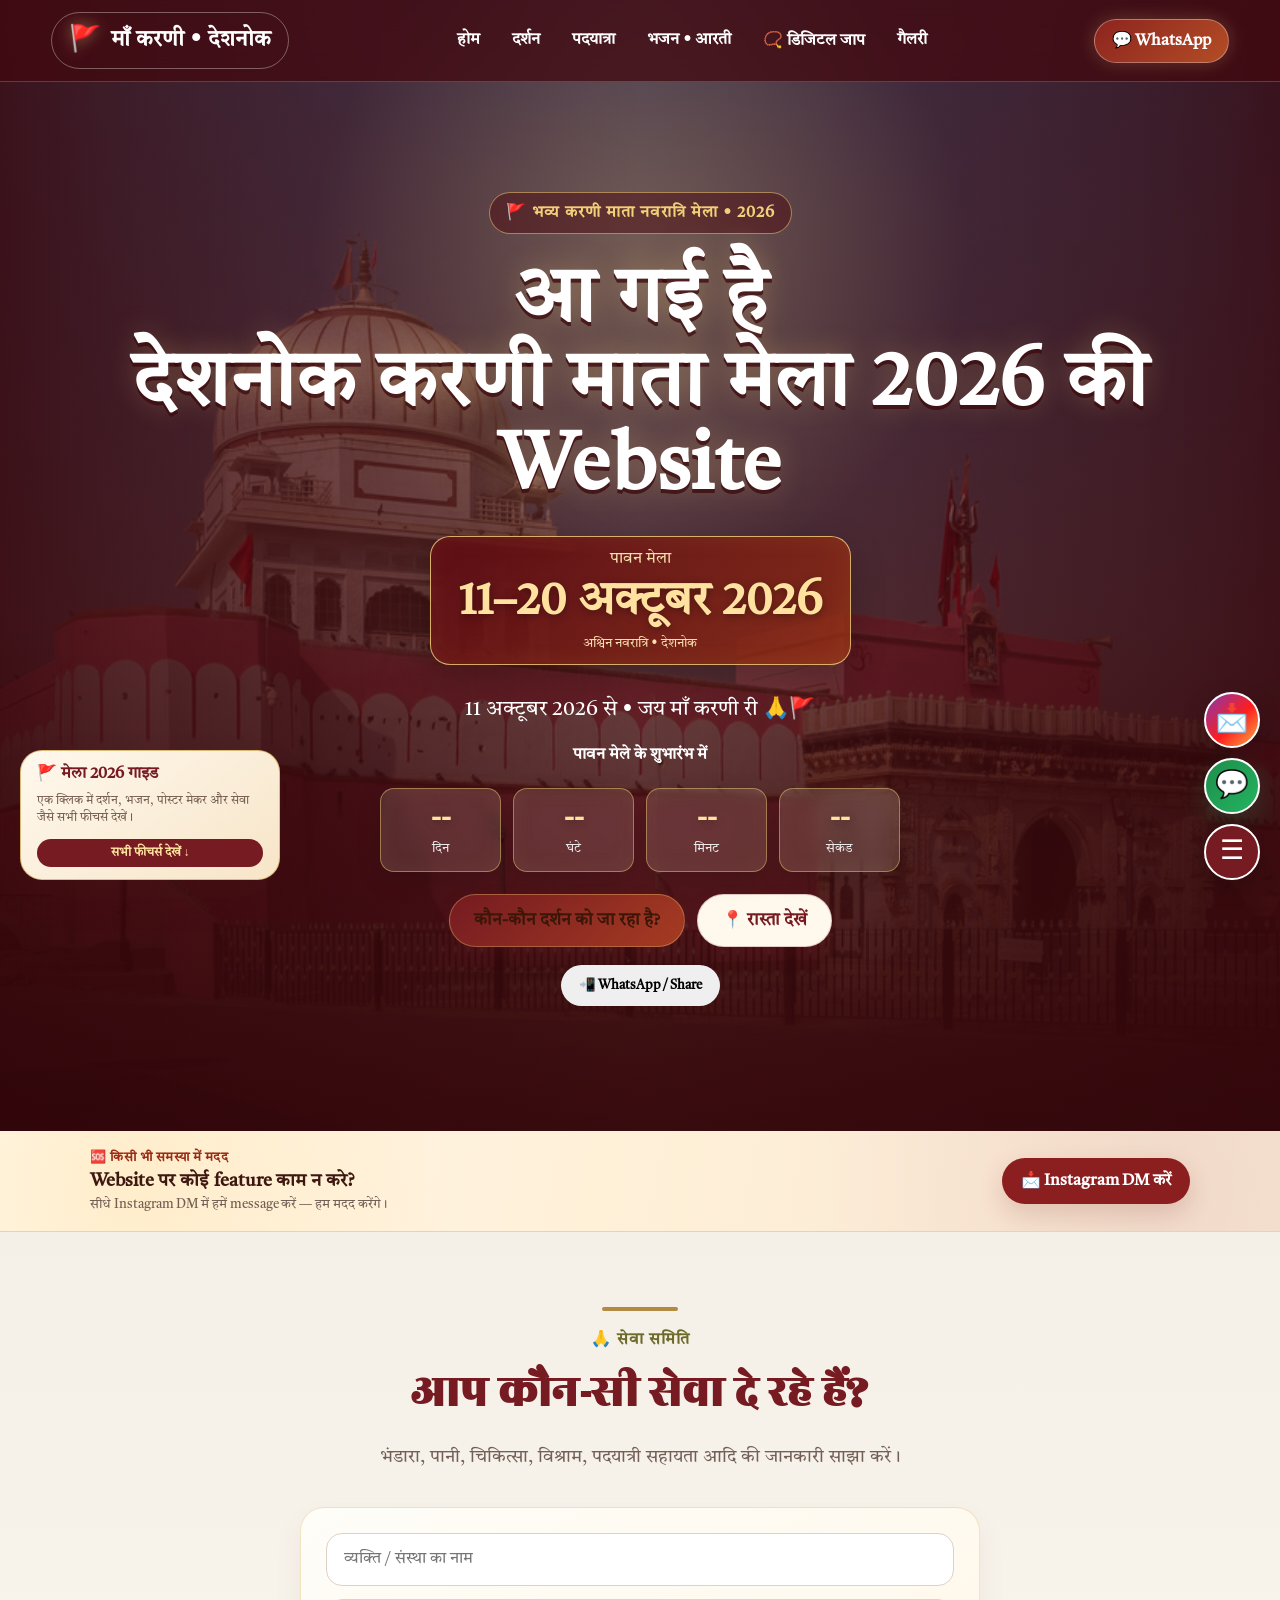
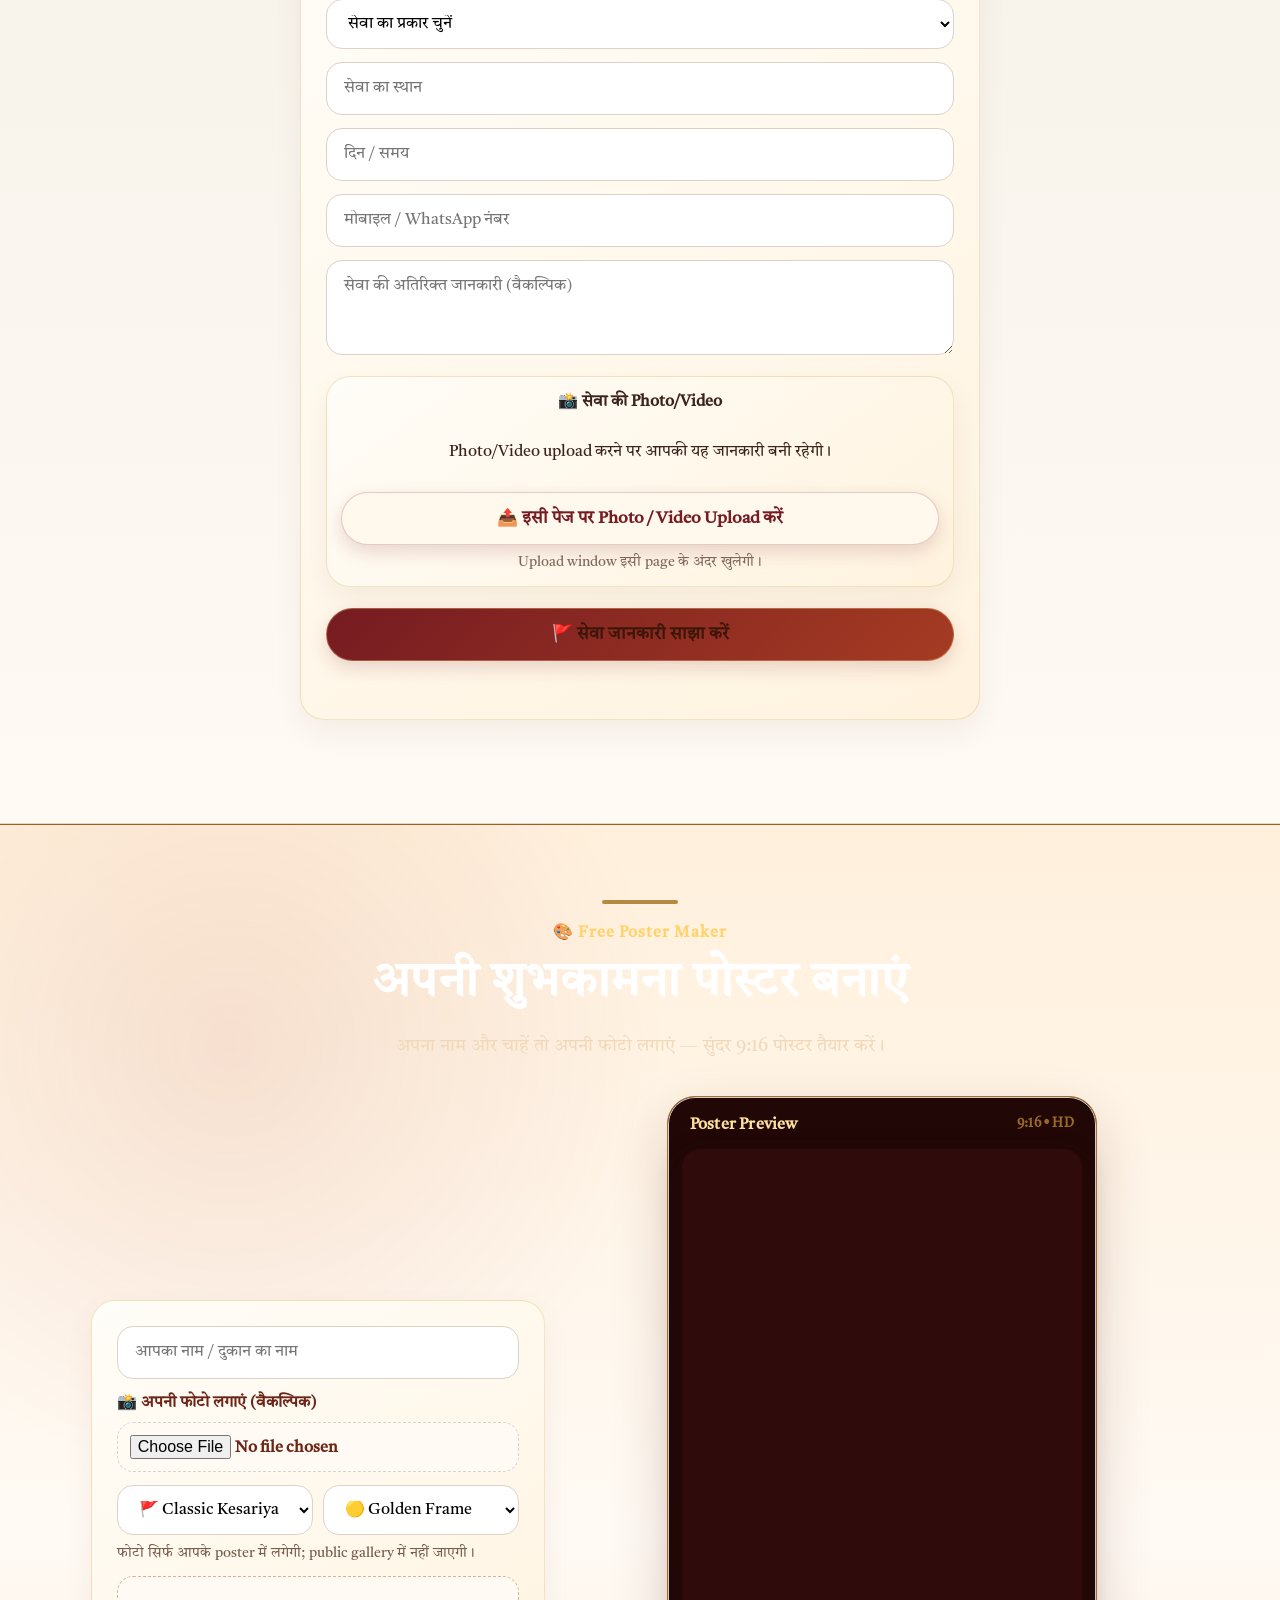
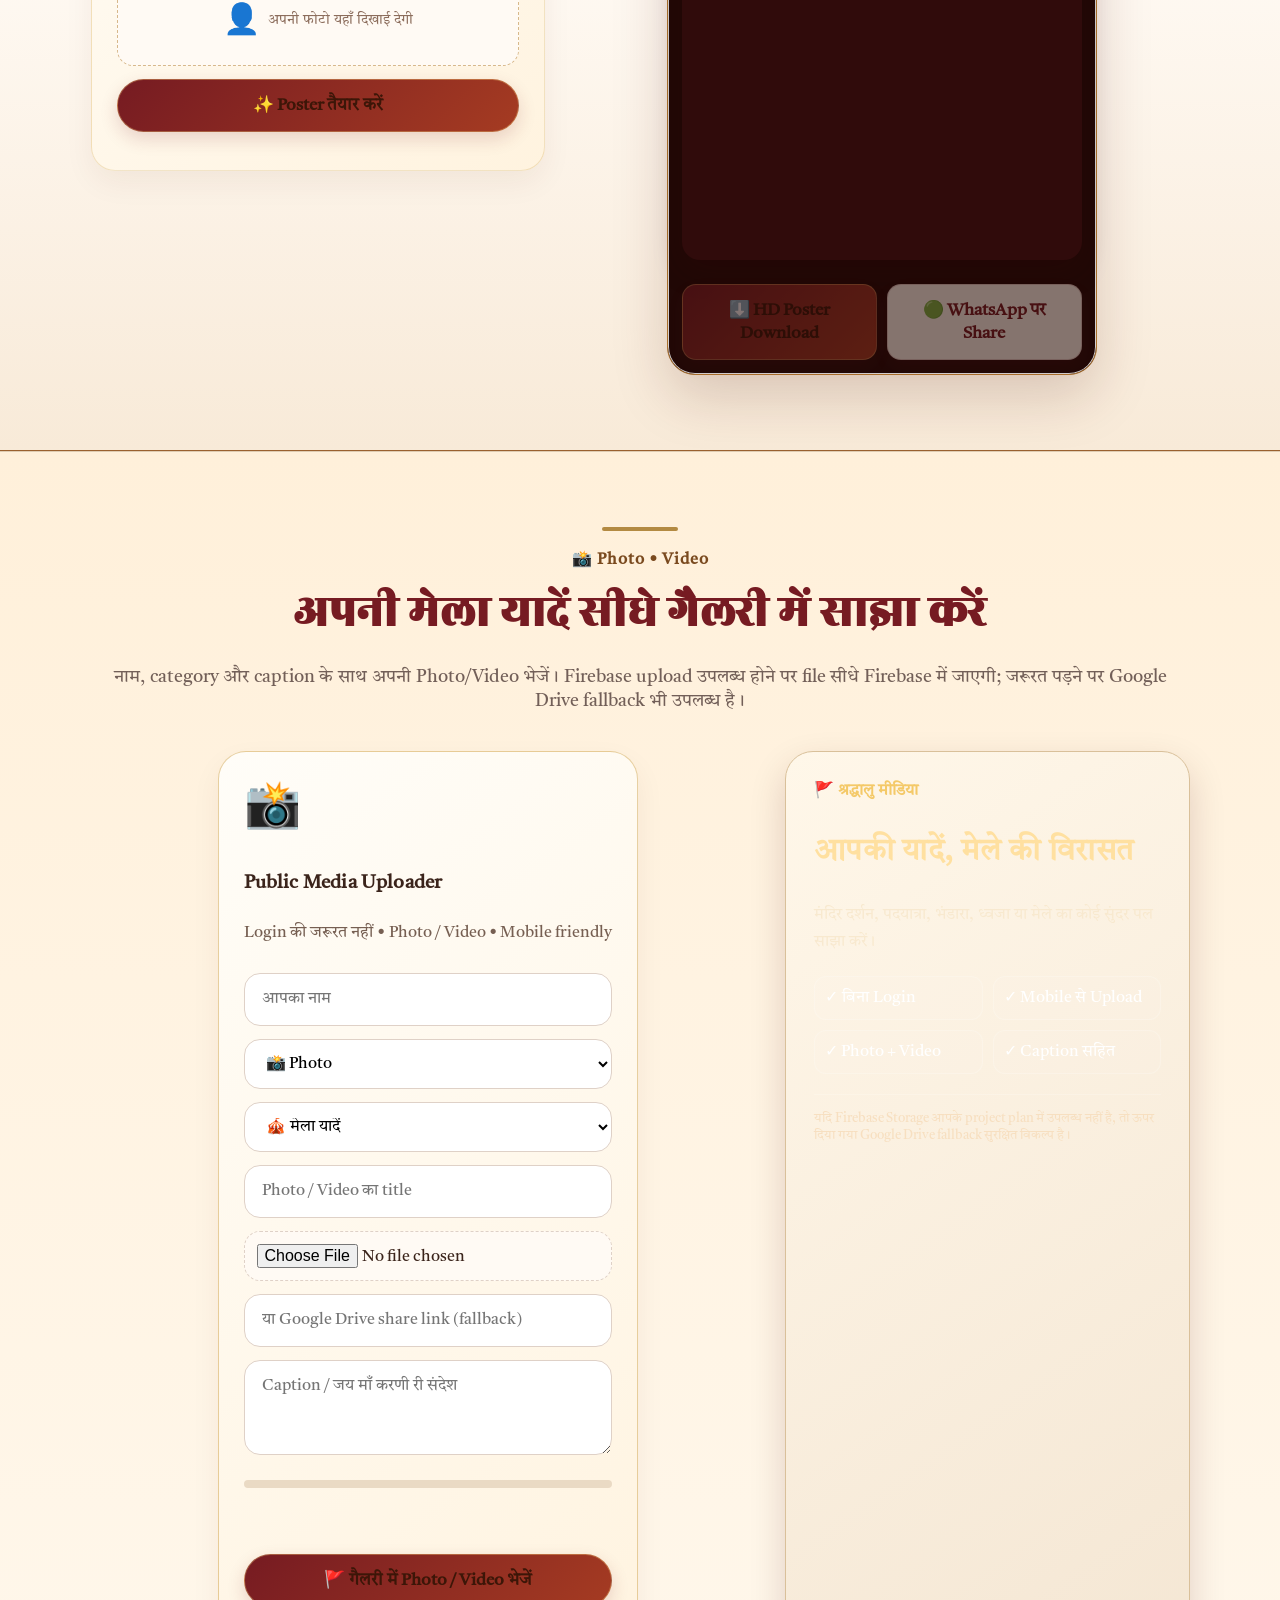
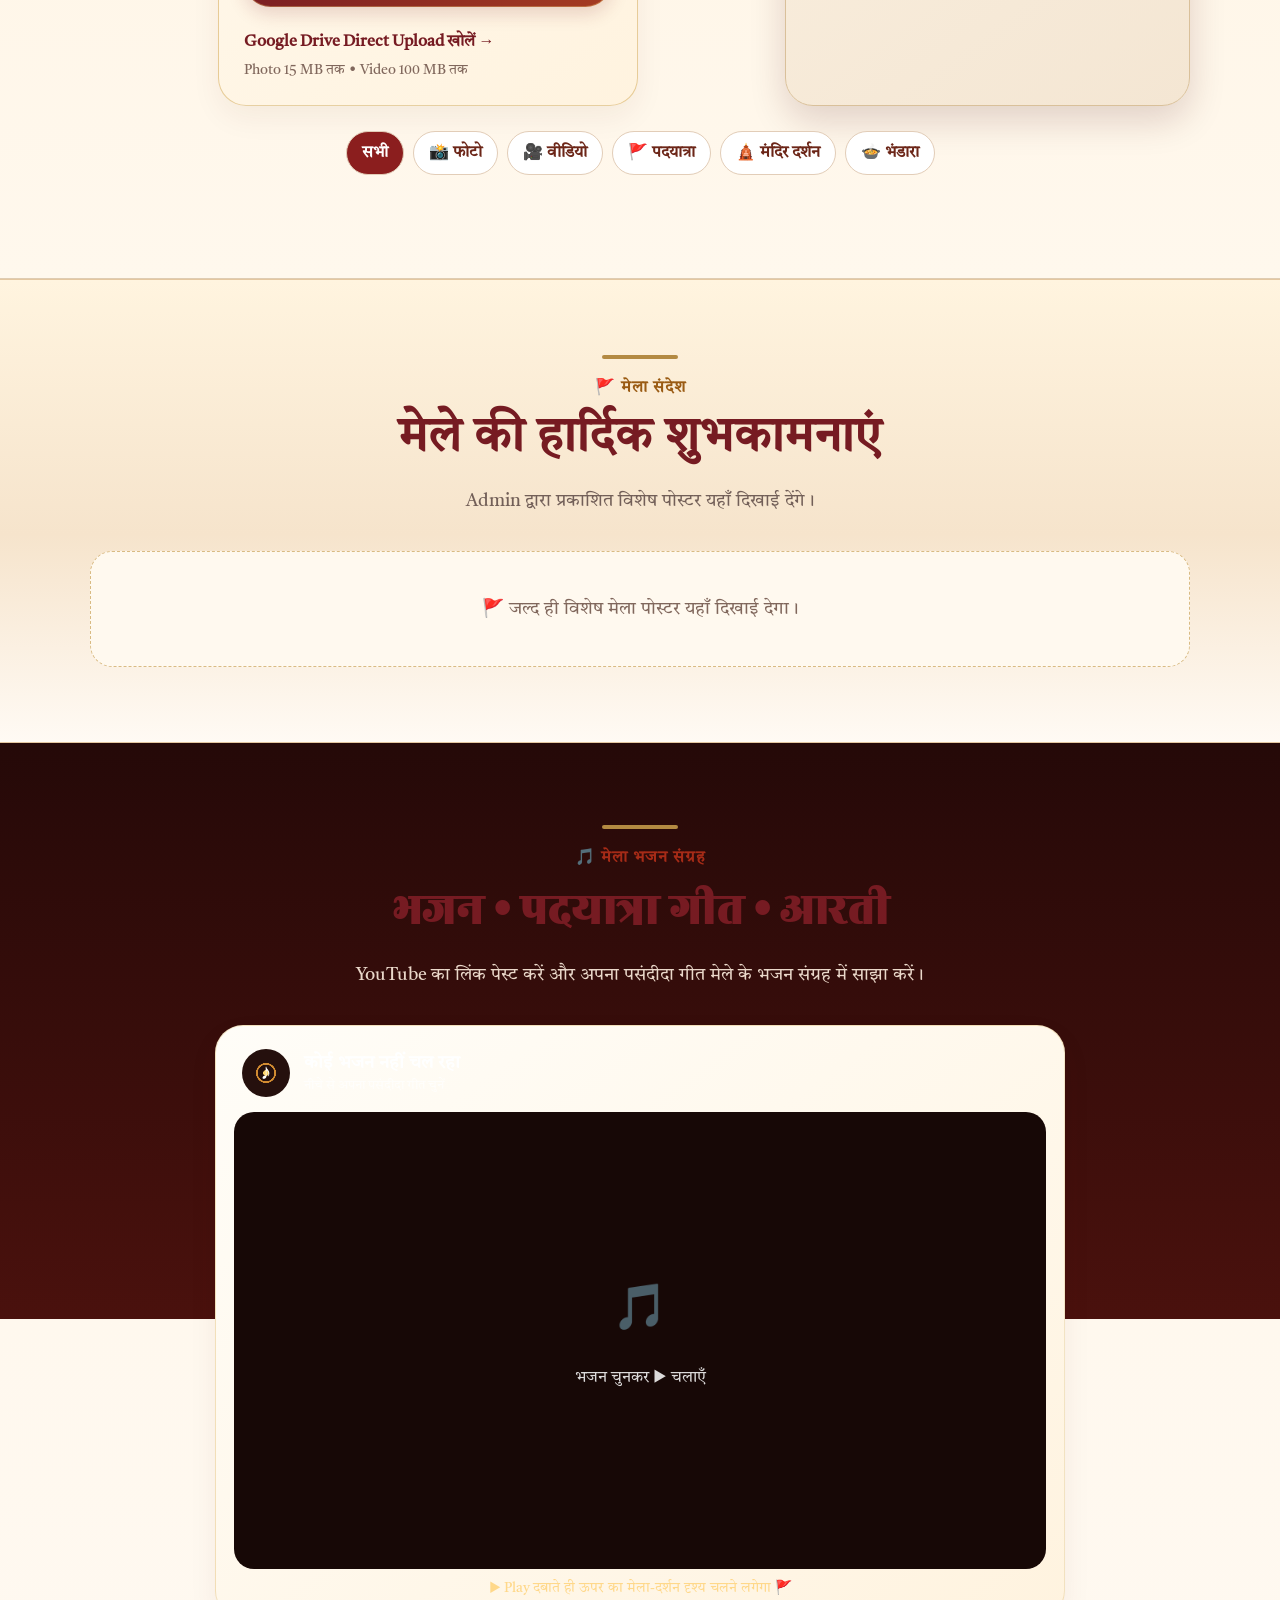
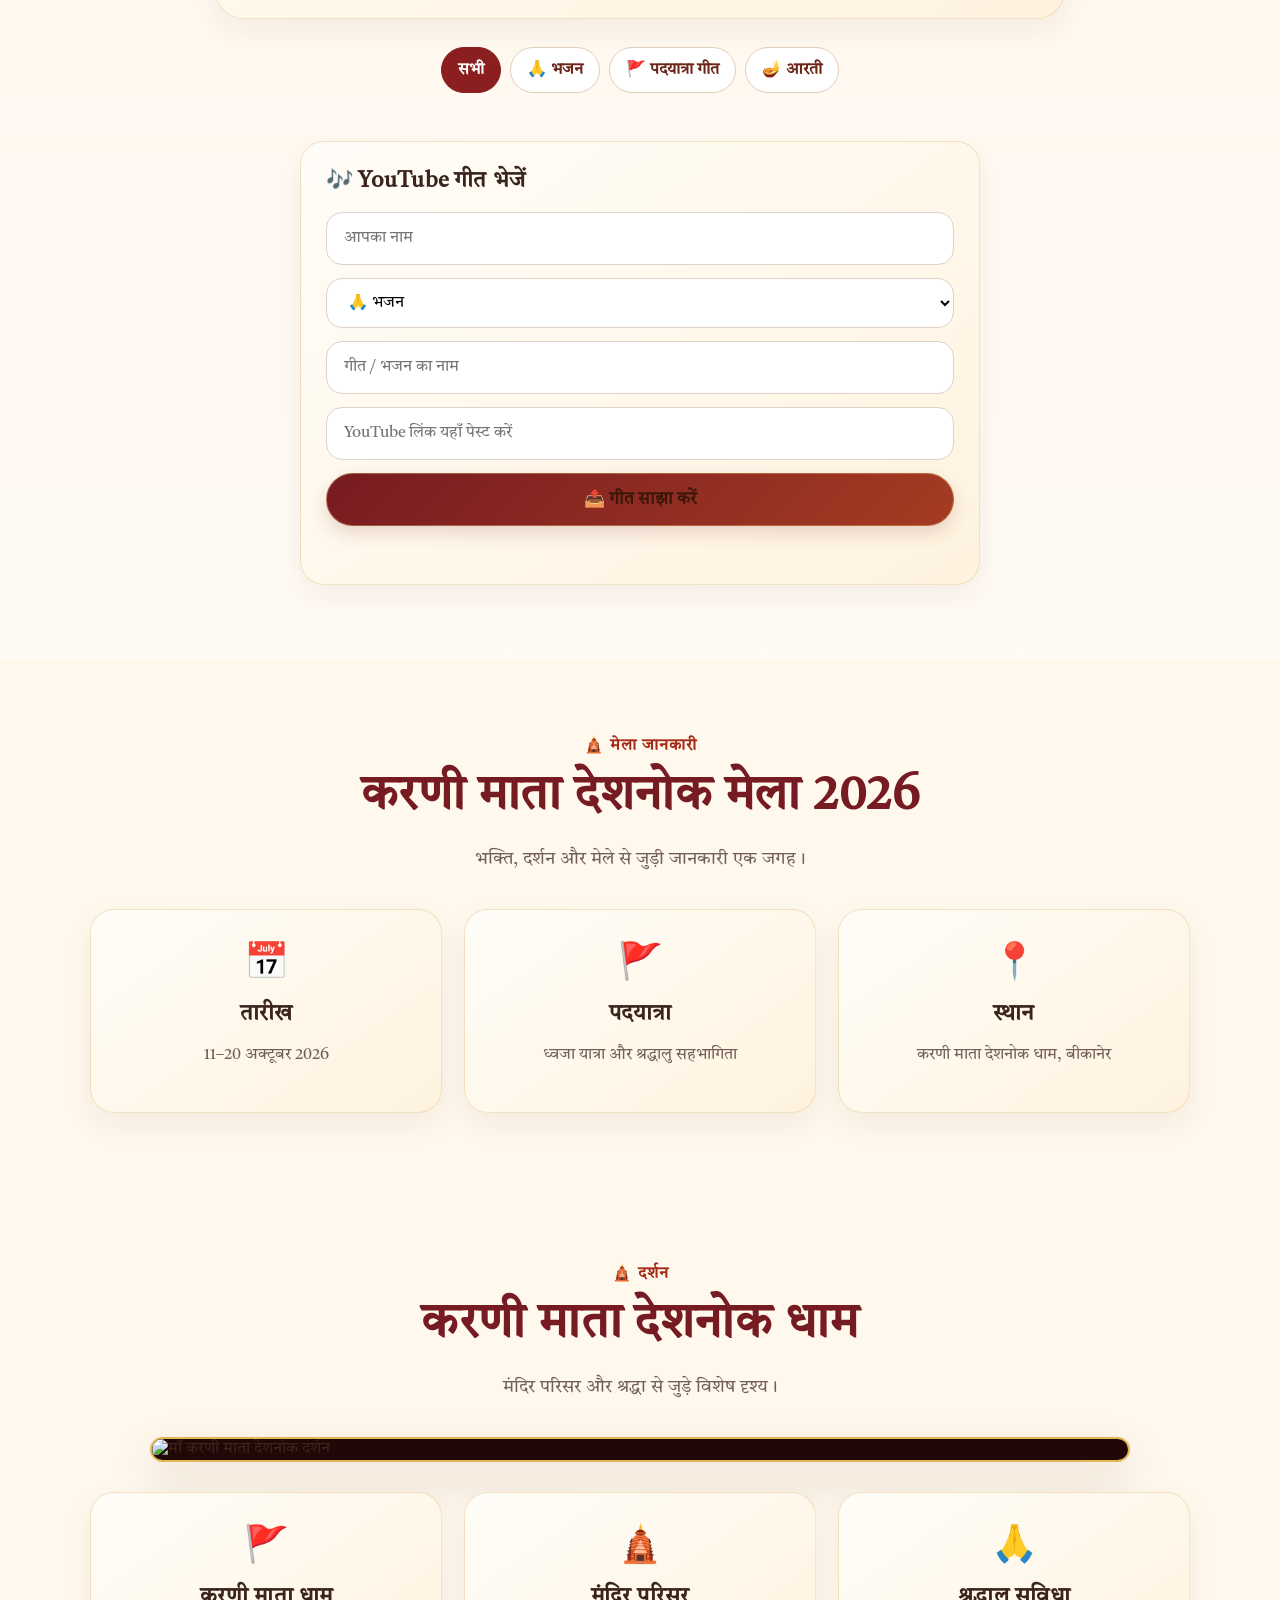
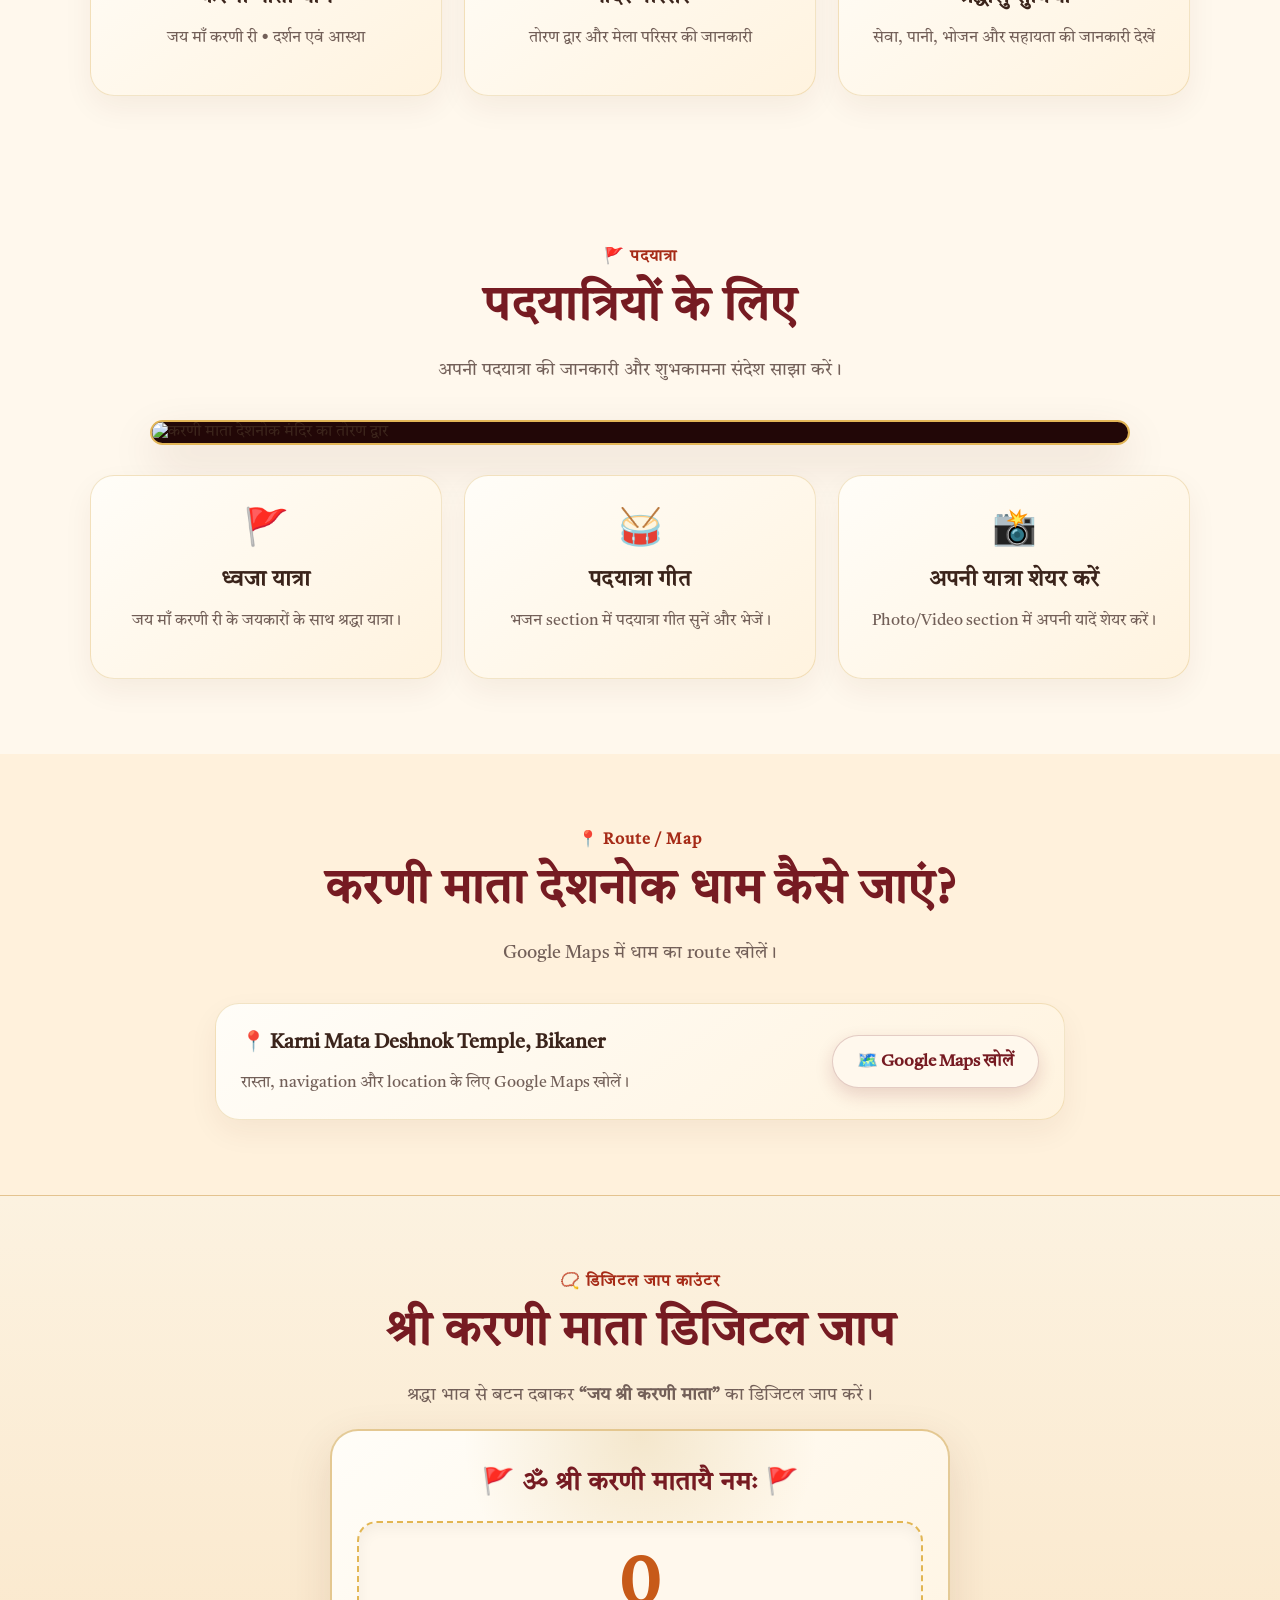
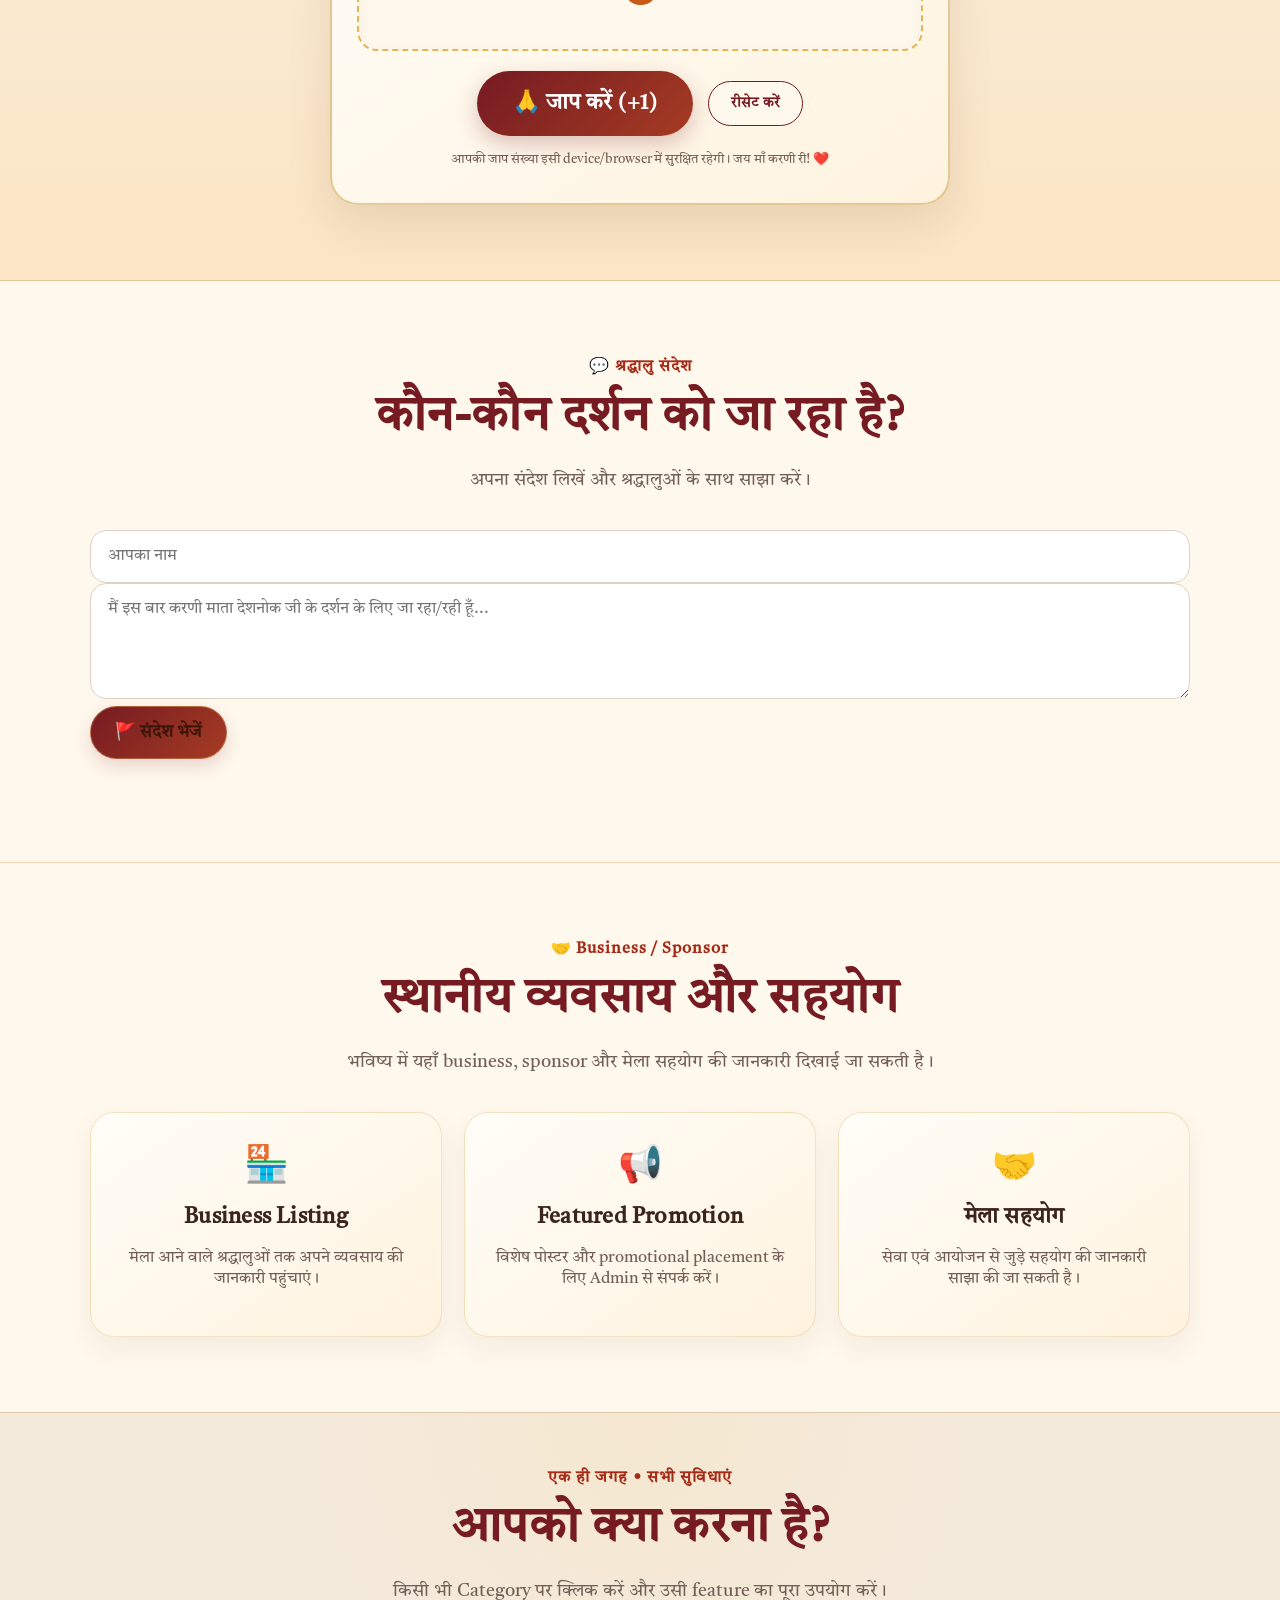
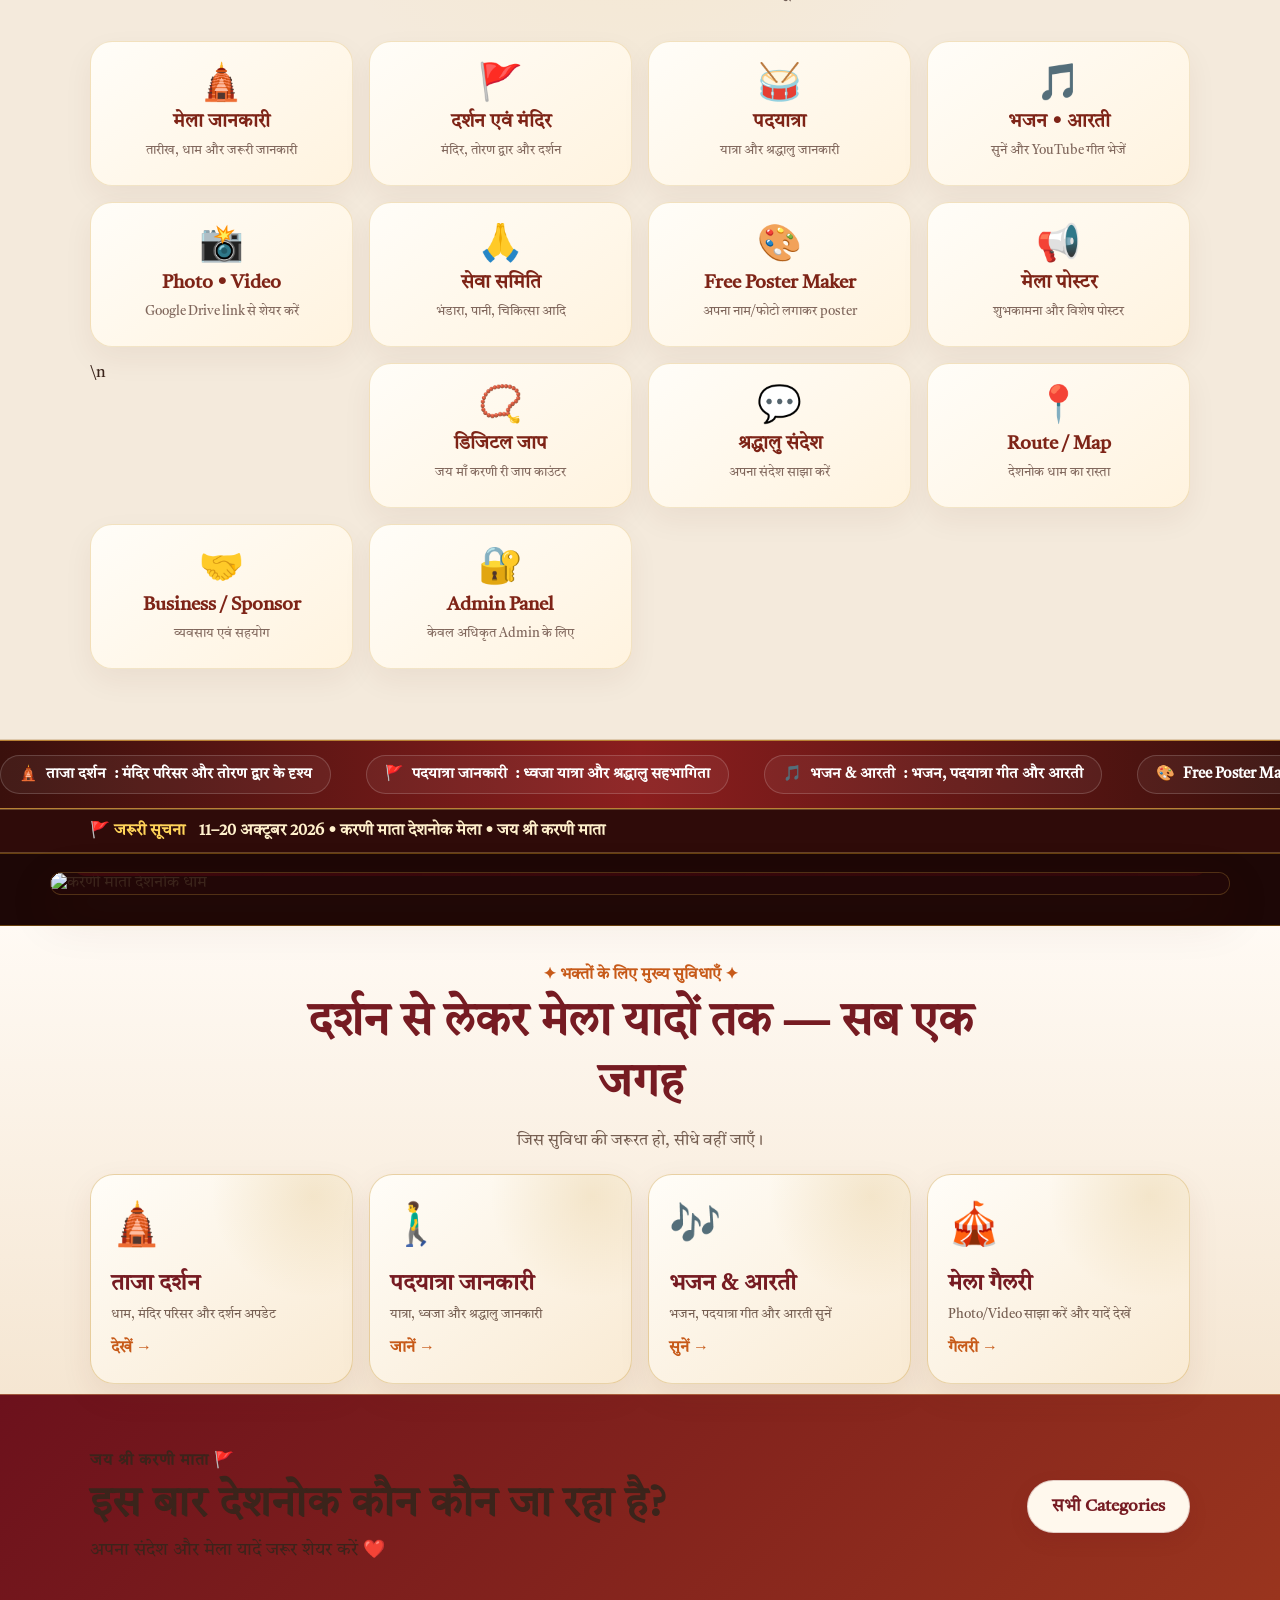
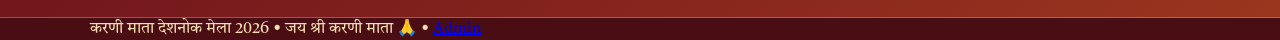
==== commit 80315ca8: "Apply Karni Mata original images and poster text [karni-patched]" ====
--- a/index.html
+++ b/index.html
@@ -13,7 +13,7 @@
 </script><link rel="stylesheet" href="style.css?v=20260922-20">
 </head>
 <body>
-<header class="hero" id="home" style="background-image:linear-gradient(180deg,rgba(48,11,11,.25),rgba(48,11,11,.72)),url('https://upload.wikimedia.org/wikipedia/commons/9/91/Entrance_of_the_Karni_Mata_temple_at_Deshnoke_near_Bikaner.jpg');background-size:cover;background-position:center;">
+<header class="hero" id="home" style="background-image:linear-gradient(180deg,rgba(48,11,11,.25),rgba(48,11,11,.72)),url('assets/karni-temple-original.jpg.avif');background-size:cover;background-position:center;">
 <nav class="nav wrap" aria-label="मुख्य नेविगेशन">
   <a class="royal-logo" href="#home"><span class="royal-flag">🚩</span><span>माँ करणी • देशनोक</span></a>
   <div class="royal-nav-links">
@@ -21,7 +21,7 @@
   </div>
   <a class="royal-wa" href="https://wa.me/?text=%E0%A4%B6%E0%A5%8D%E0%A4%B0%E0%A5%80%20%E0%A4%95%E0%A4%B0%E0%A4%A3%E0%A5%80%20%E0%A4%AE%E0%A4%BE%E0%A4%A4%E0%A4%BE%20%E0%A4%A6%E0%A5%87%E0%A4%B6%E0%A4%A8%E0%A5%8B%E0%A4%95%20%E0%A4%AE%E0%A5%87%E0%A4%B2%E0%A4%BE%202026%20%F0%9F%9A%A9" target="_blank" rel="noopener">💬 WhatsApp</a>
 </nav>
-<div class="hero-inner wrap"><span class="pill royal-kicker">🚩 भव्य करणी माता नवरात्रि मेला • 2026</span><h1>श्री देशनोक<br>करणी माता मेला 2026</h1><div class="royal-date-badge"><span>पावन मेला</span><strong>11–20 अक्टूबर 2026</strong><small>अश्विन नवरात्रि • देशनोक</small></div><p>अश्विन नवरात्रि • जय माँ करणी री 🙏🚩</p>
+<div class="hero-inner wrap"><span class="pill royal-kicker">🚩 भव्य करणी माता नवरात्रि मेला • 2026</span><h1>आ गई है<br>देशनोक करणी माता मेला 2026 की Website</h1><div class="royal-date-badge"><span>पावन मेला</span><strong>11–20 अक्टूबर 2026</strong><small>अश्विन नवरात्रि • देशनोक</small></div><p>11 अक्टूबर 2026 से • जय माँ करणी री 🙏🚩</p>
 <div class="countdown-title">पावन मेले के शुभारंभ में</div><div class="countdown"><div><strong id="days">--</strong><small>दिन</small></div><div><strong id="hours">--</strong><small>घंटे</small></div><div><strong id="minutes">--</strong><small>मिनट</small></div><div><strong id="seconds">--</strong><small>सेकंड</small></div></div>
 <div class="quick"><a class="btn" href="#message">कौन-कौन दर्शन को जा रहा है?</a><a class="btn light" target="_blank" rel="noopener" href="https://www.google.com/maps/search/?api=1&query=Karni+Mata+Temple+Deshnok+Bikaner">📍 रास्ता देखें</a></div><div class="share"><button id="shareBtn">📲 WhatsApp / Share</button></div></div></header><section class="help-strip" aria-label="Instagram सहायता">
   <div class="wrap help-strip-inner">
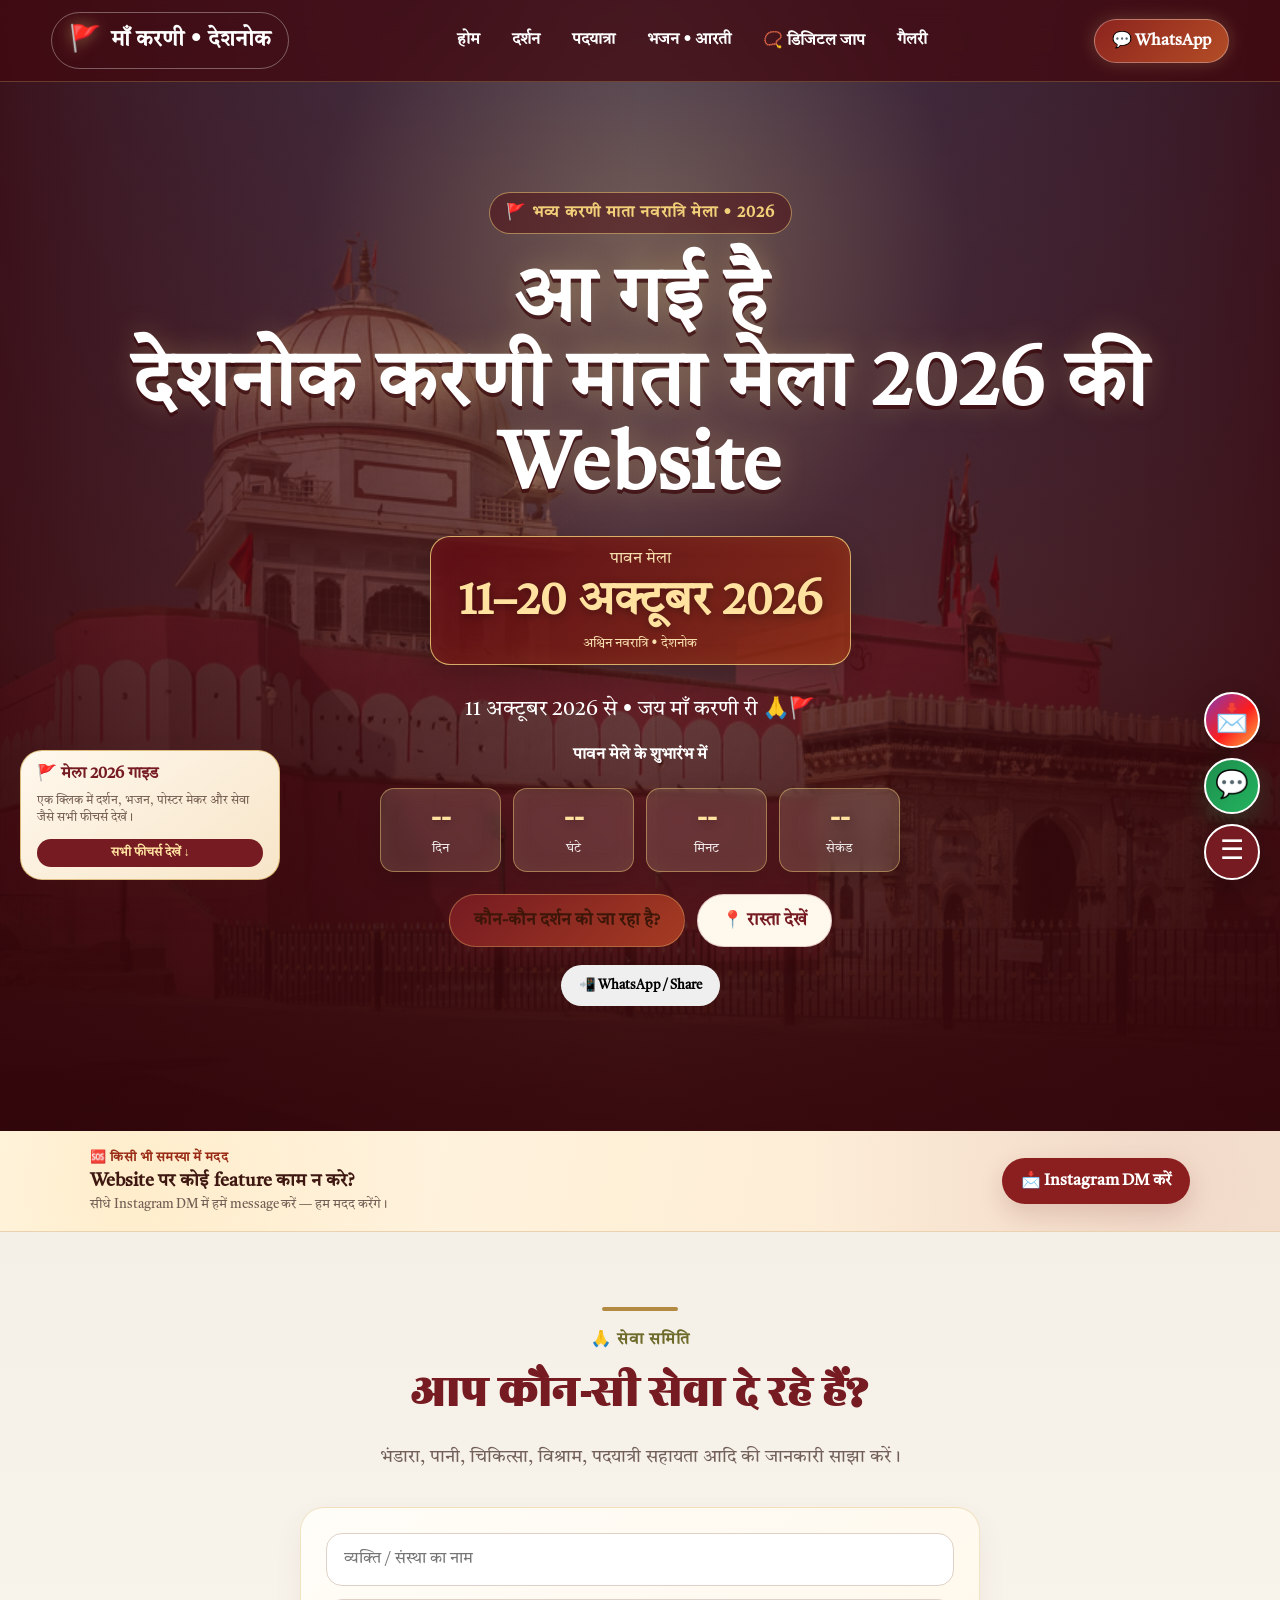
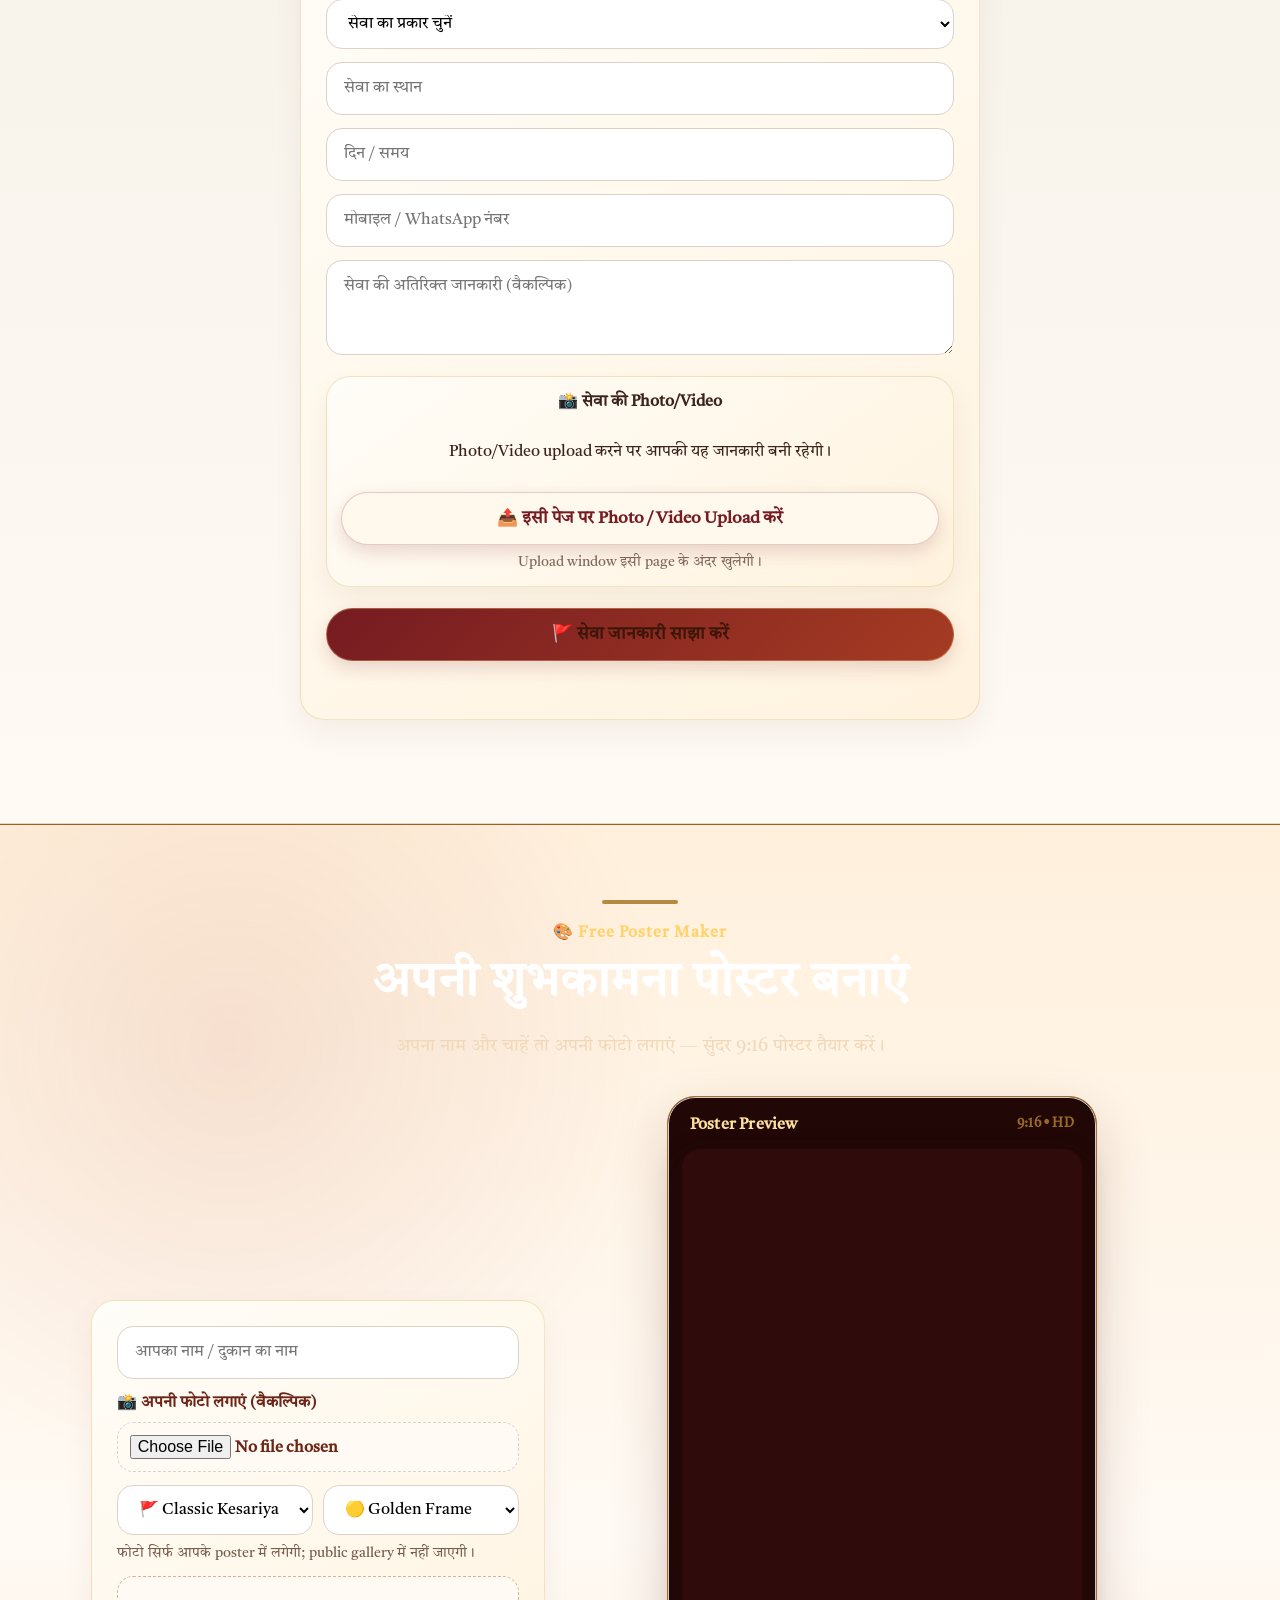
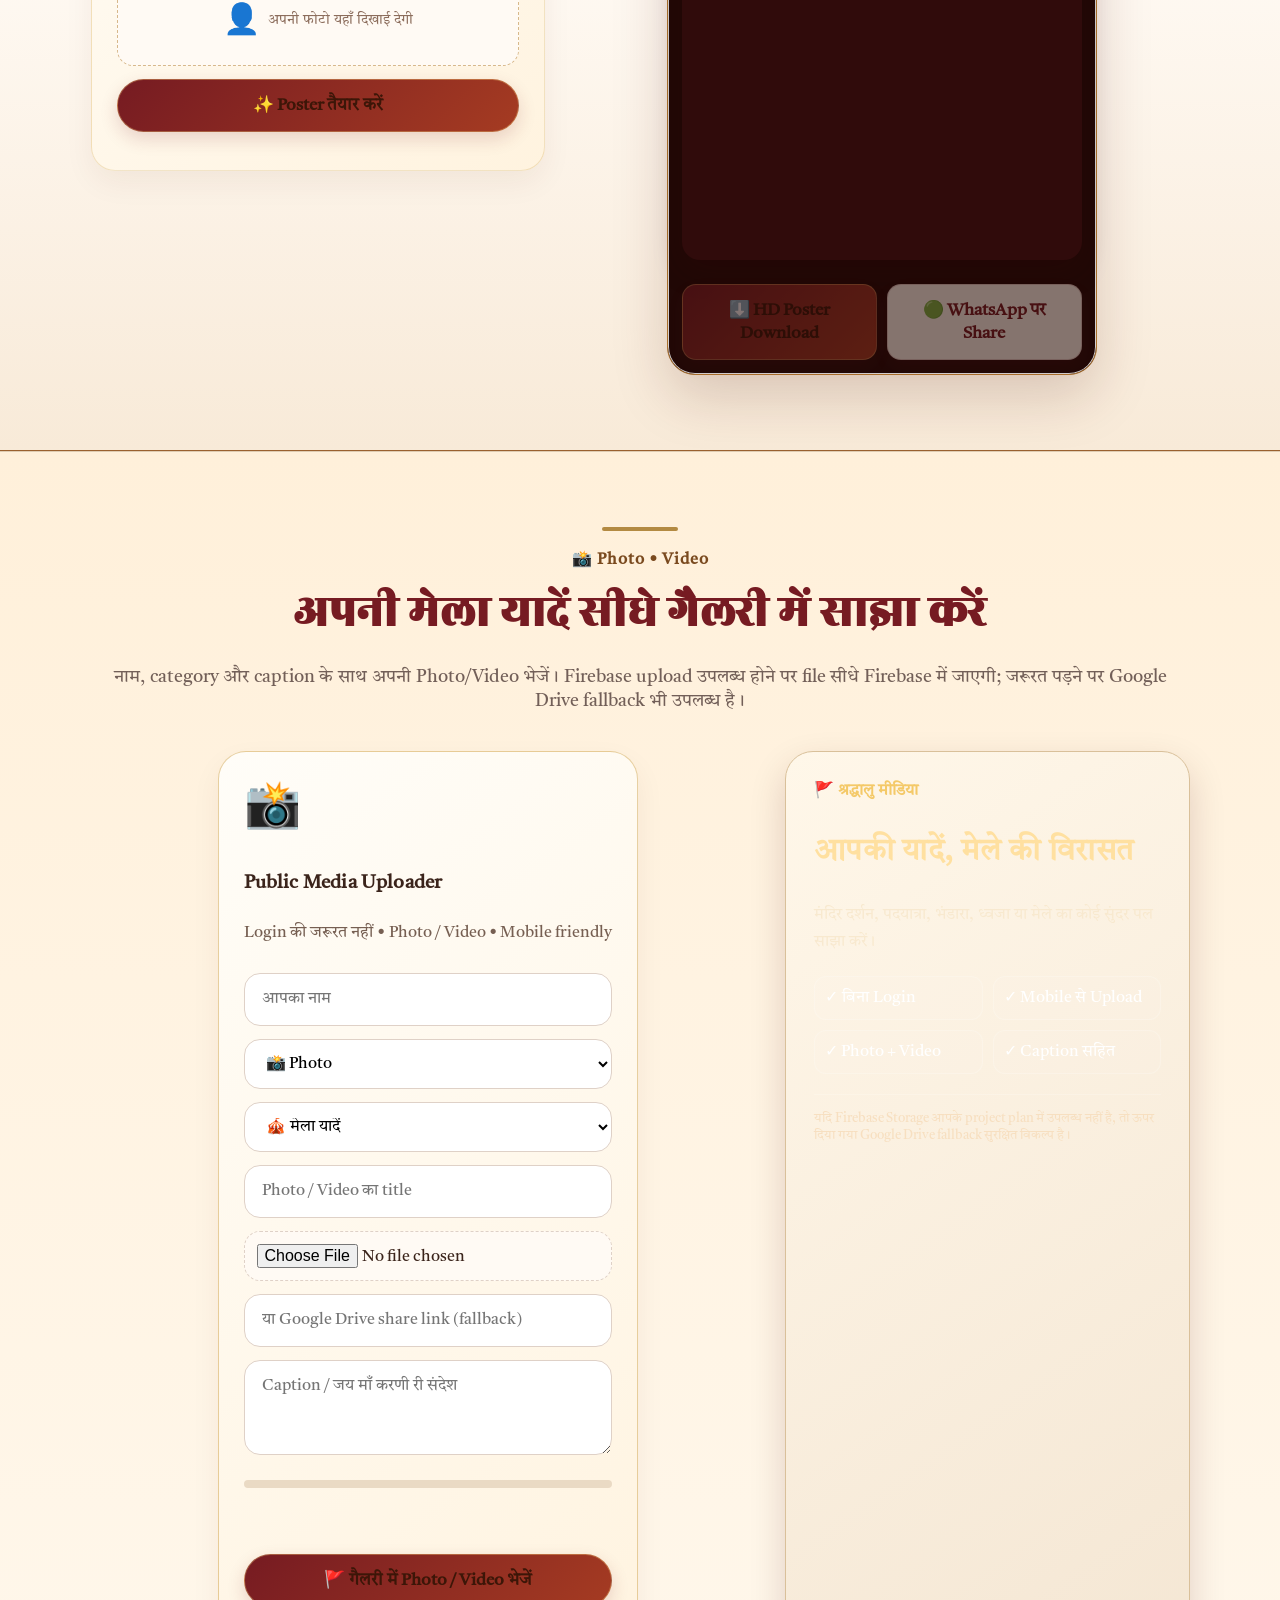
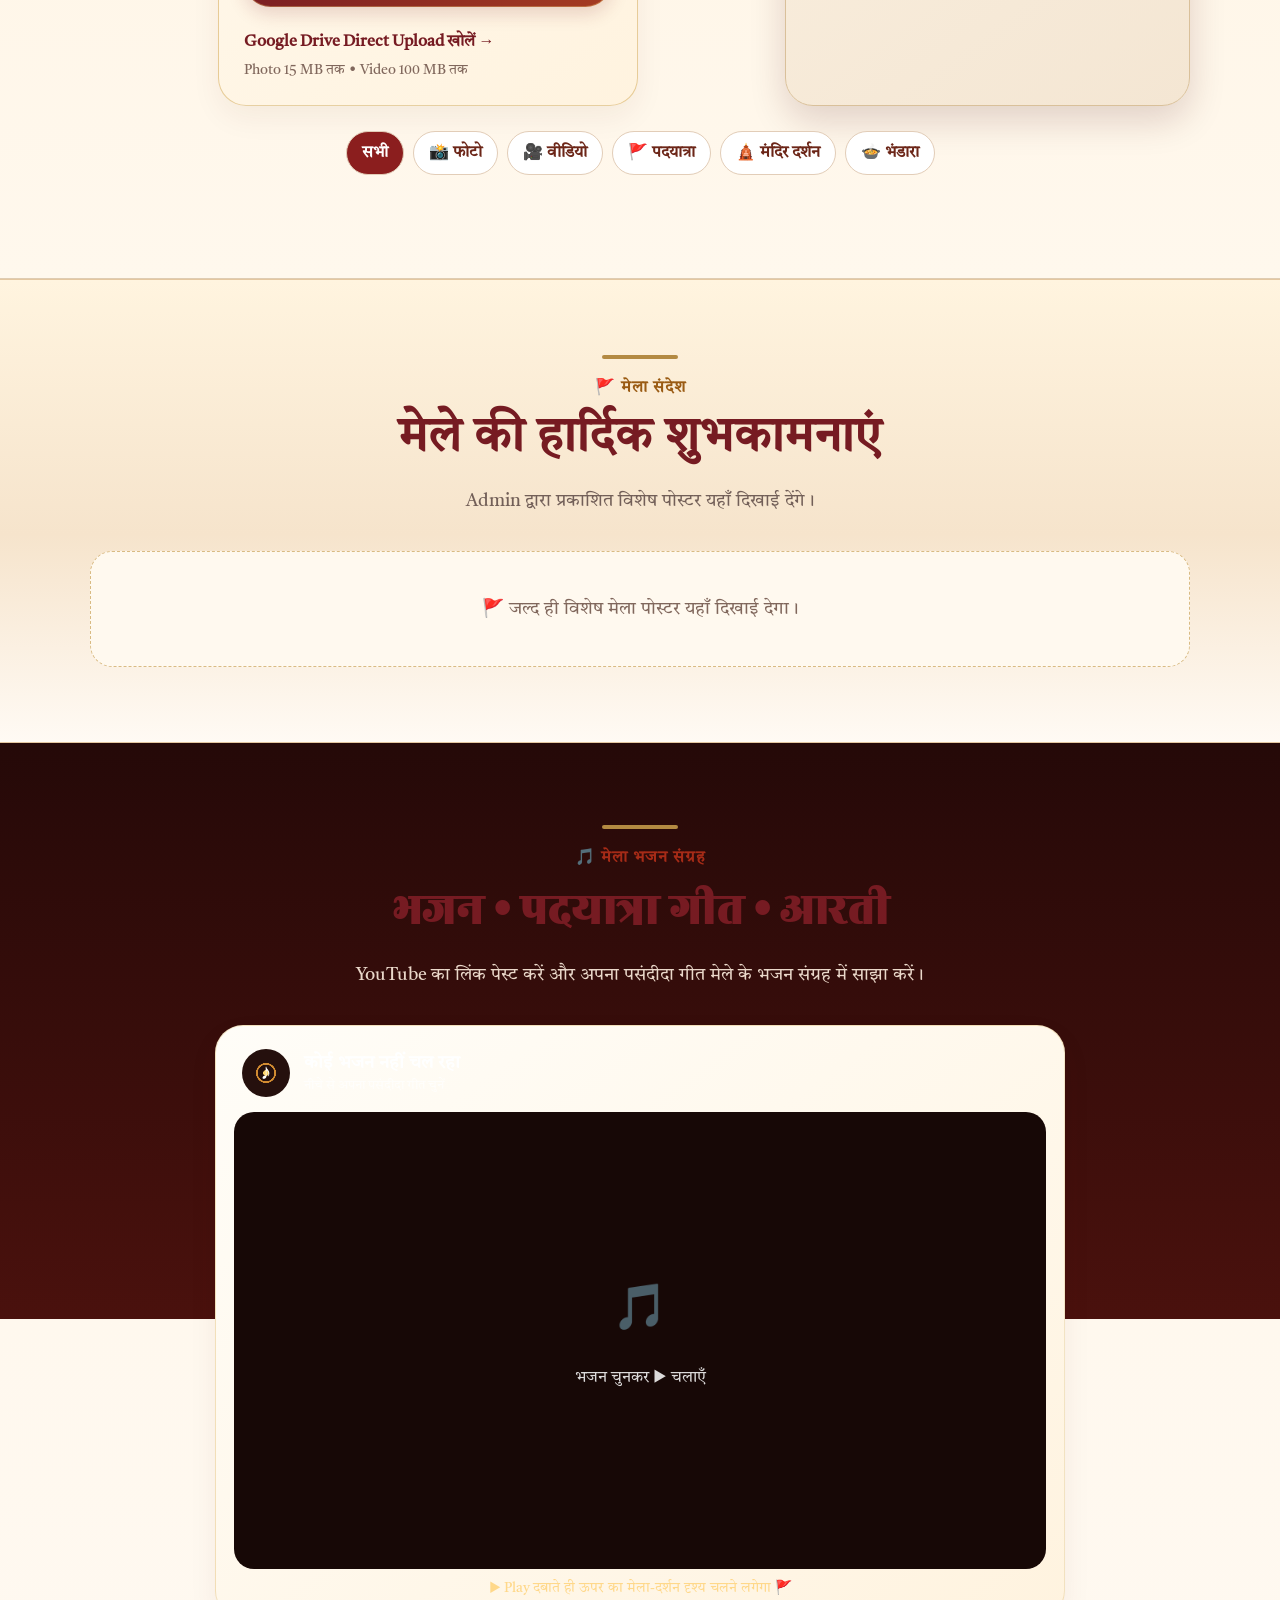
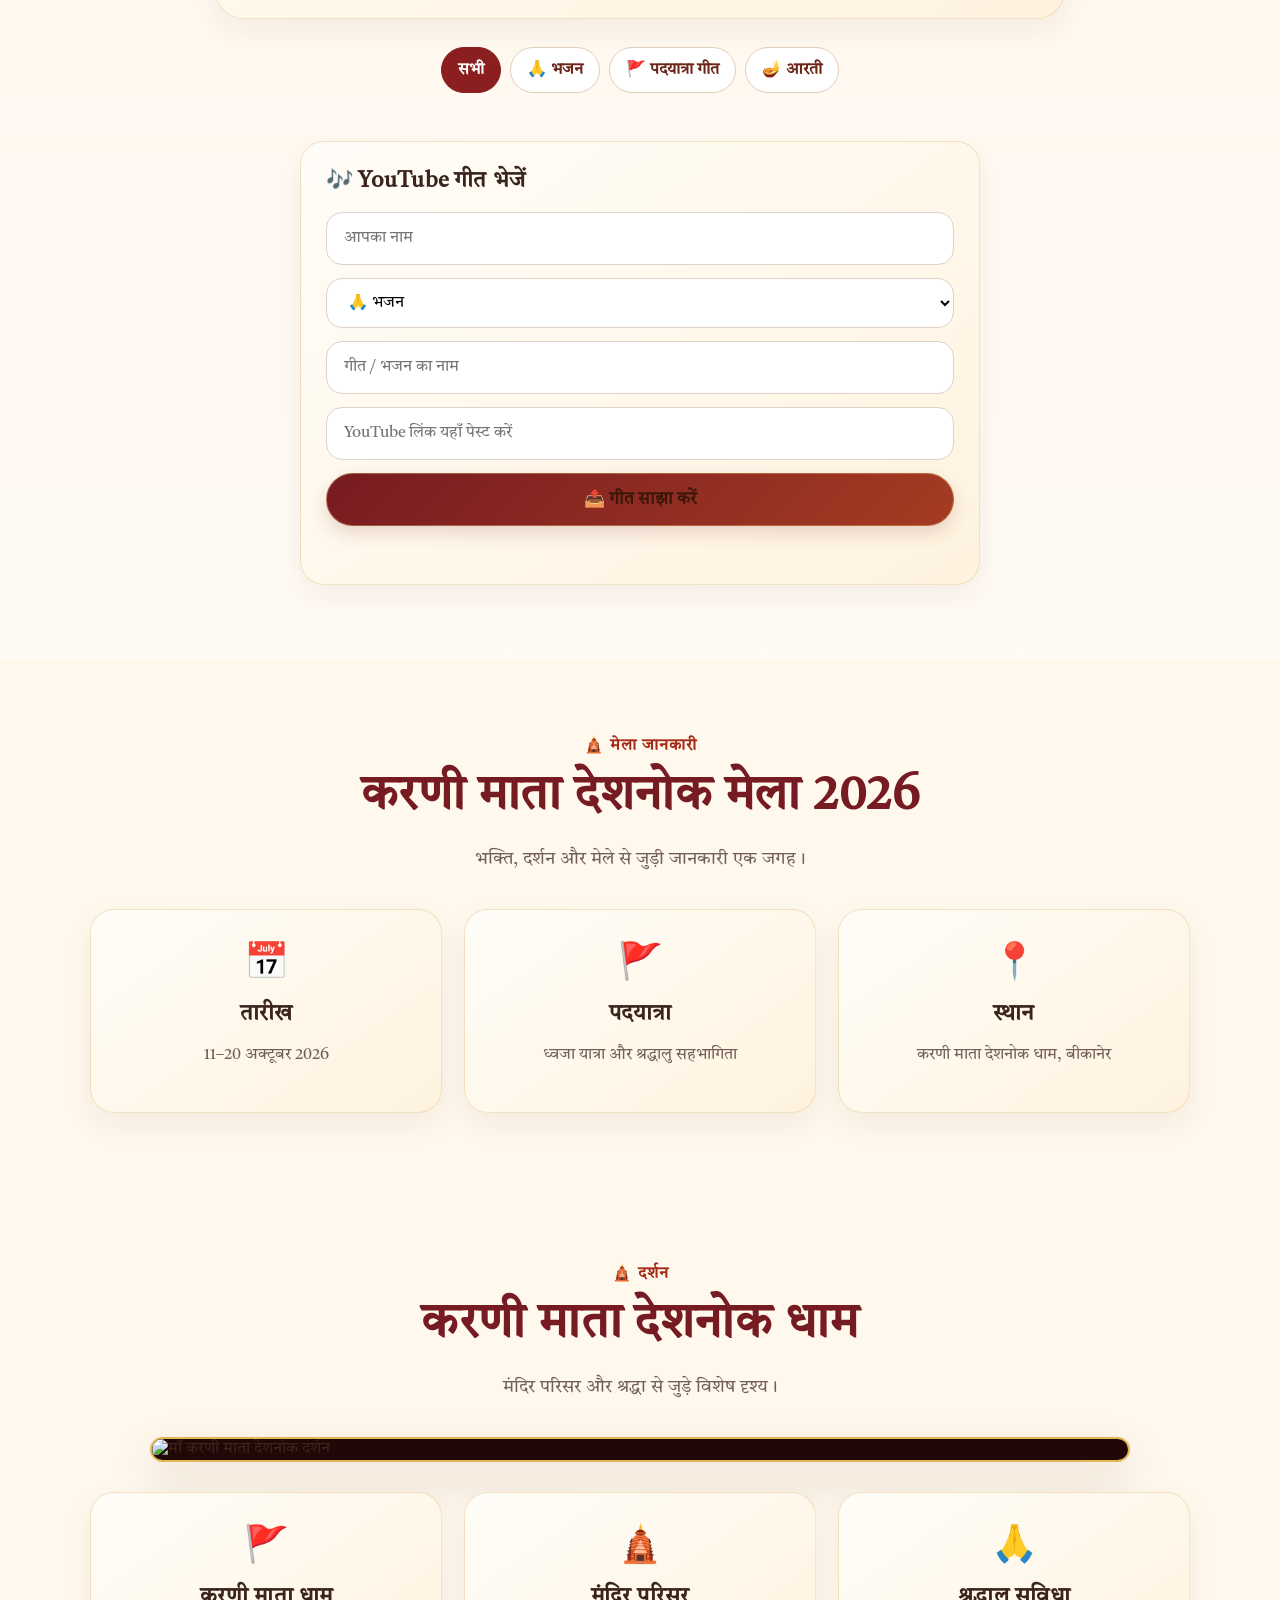
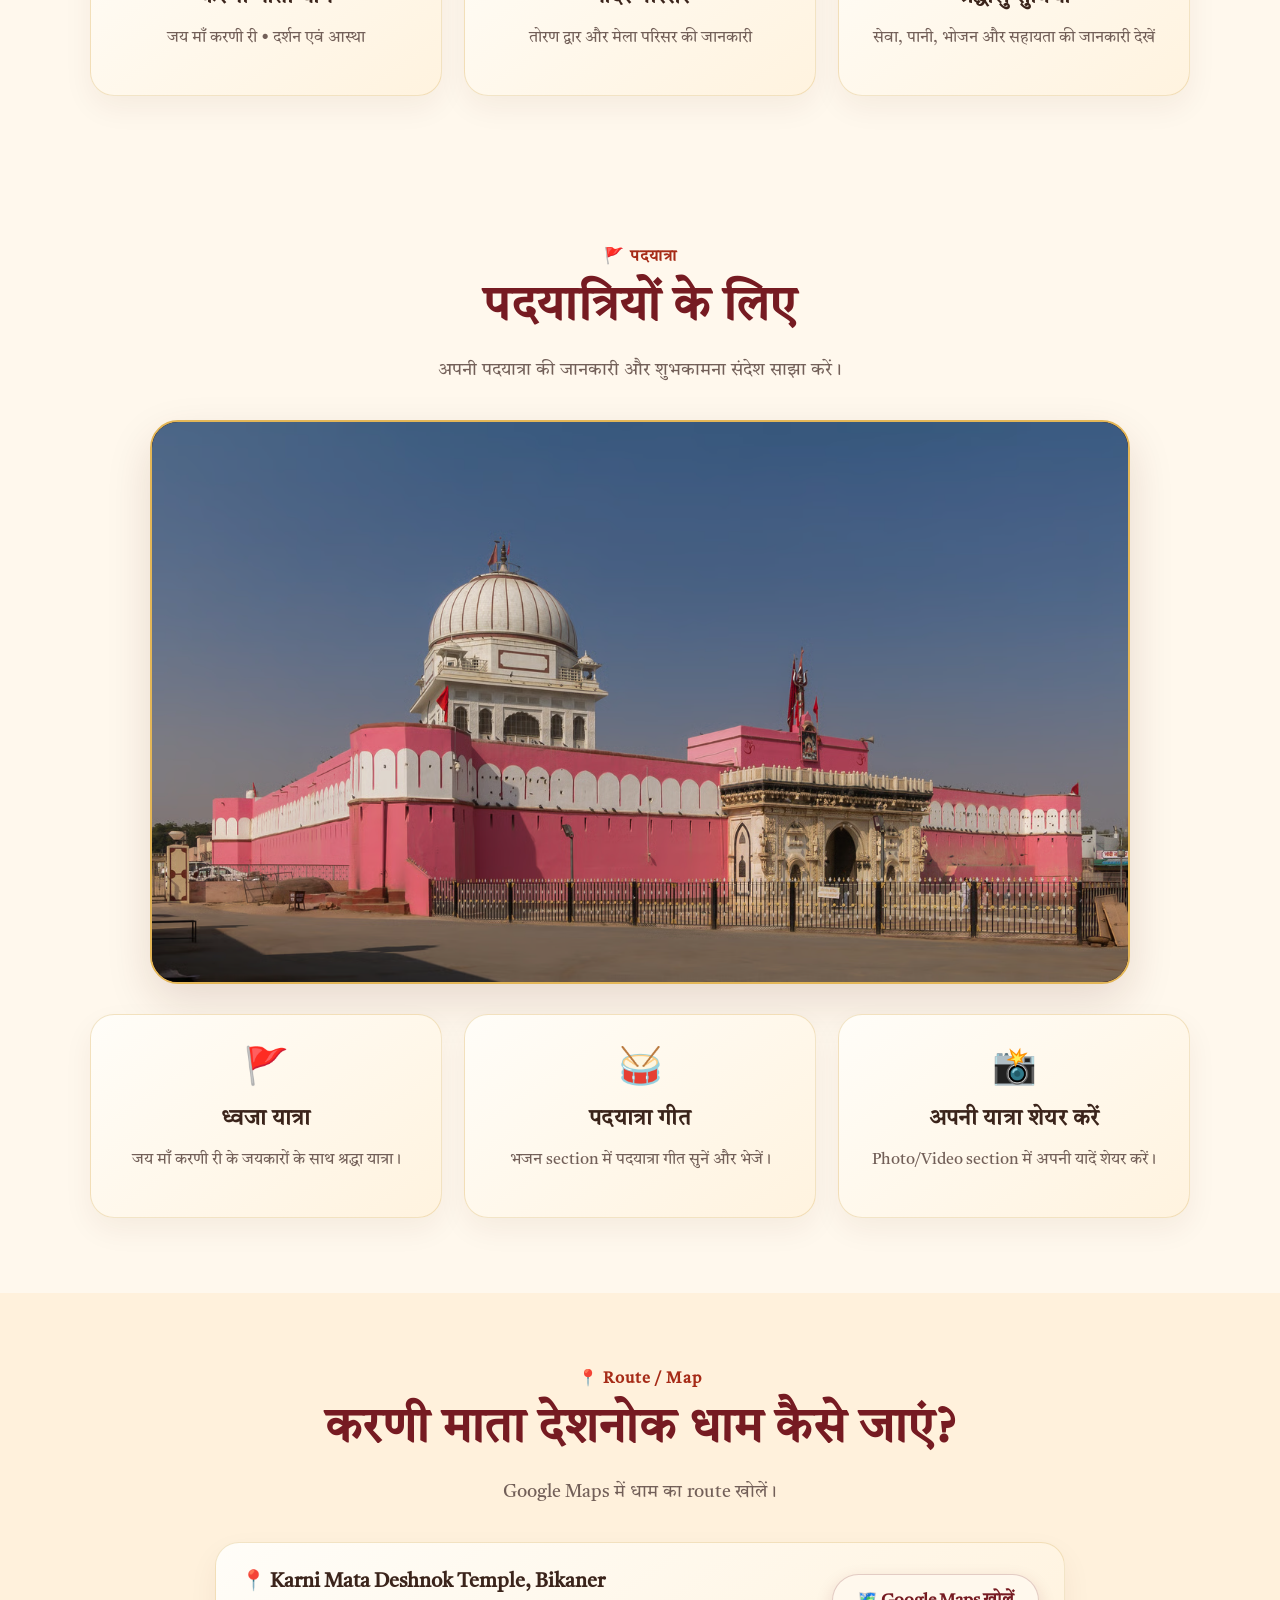
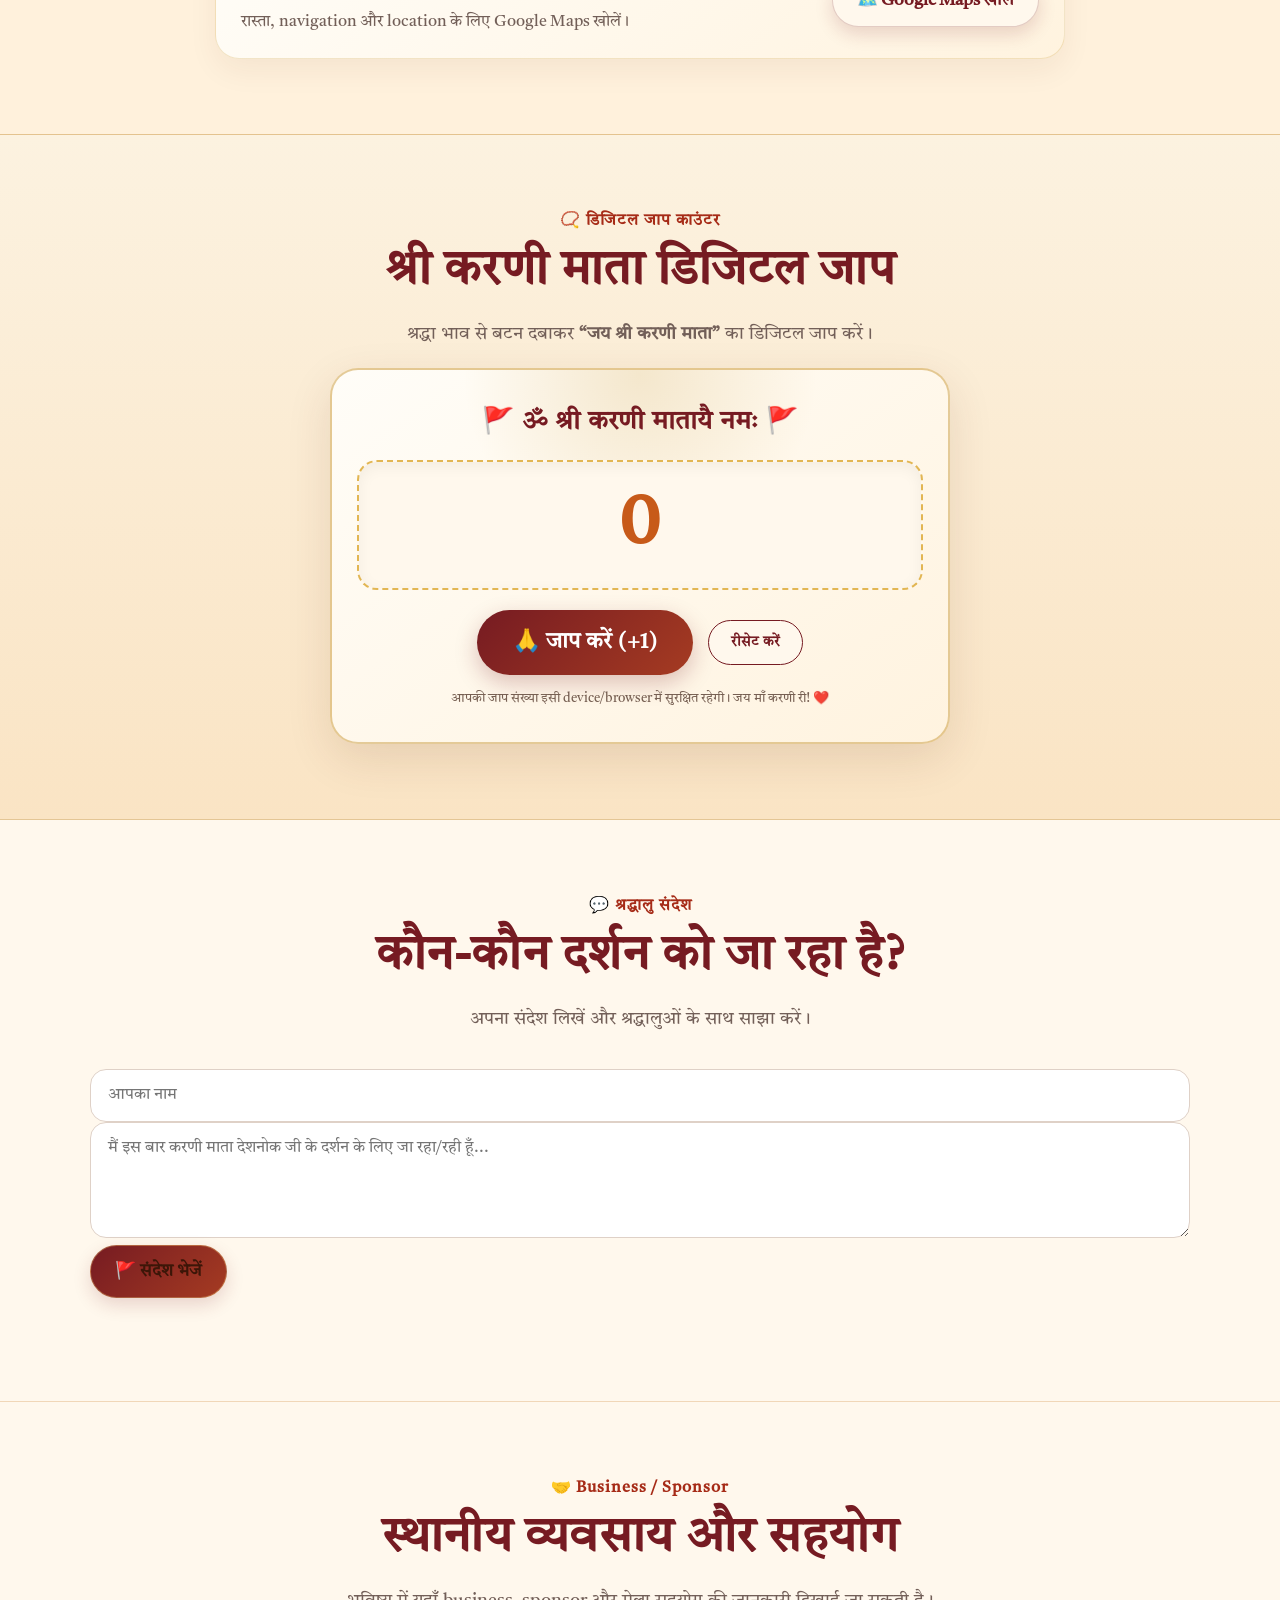
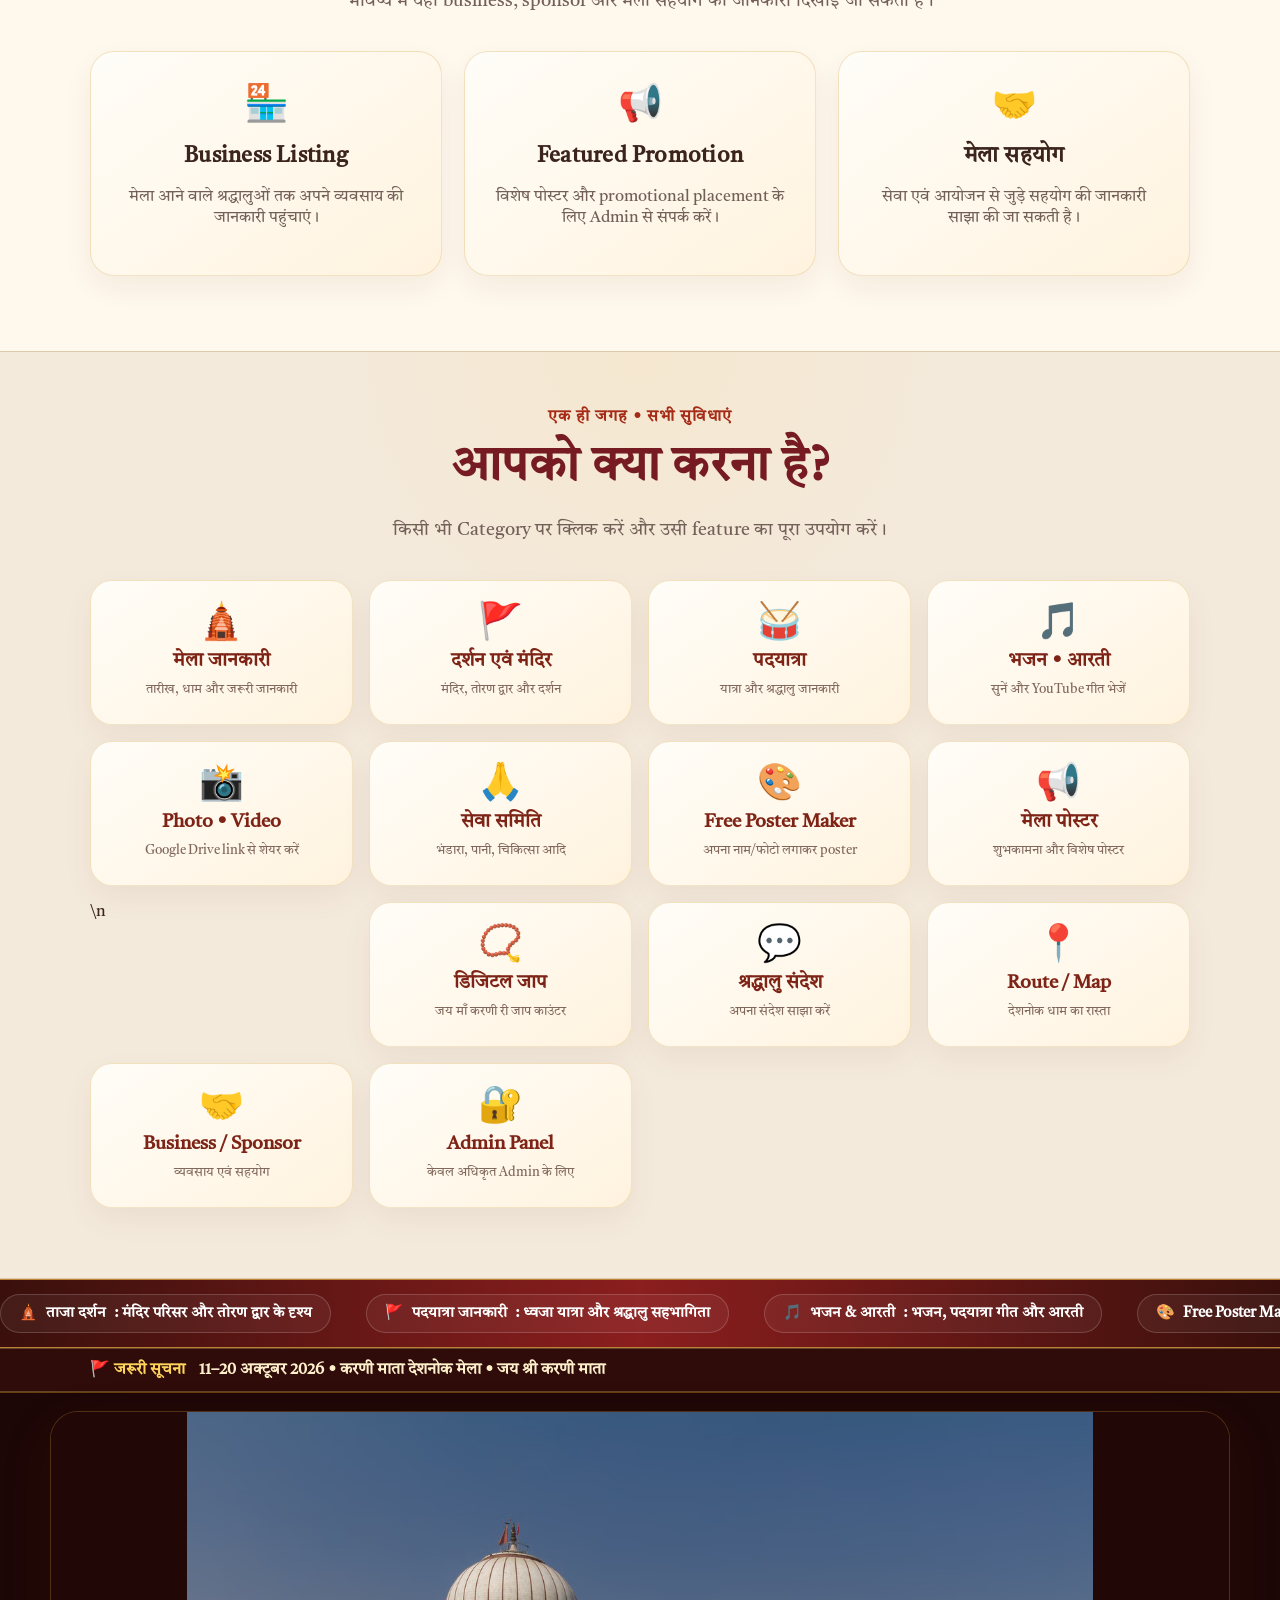
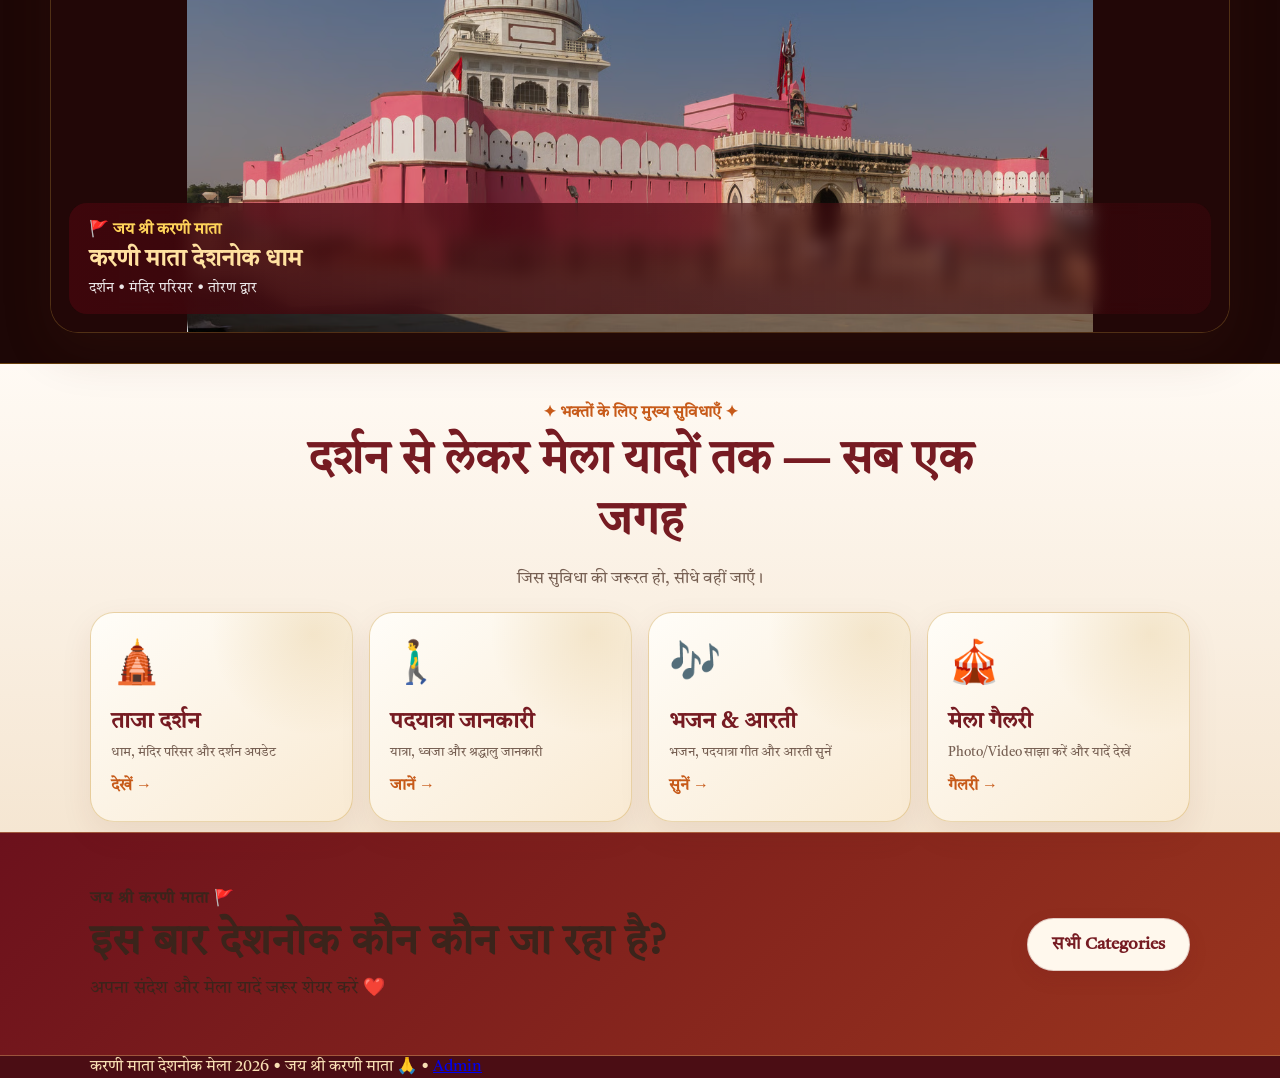
==== commit 71b1a1c3: "Use local Karni Mata images and refresh cache" ====
--- a/index.html
+++ b/index.html
@@ -74,9 +74,9 @@
 
 <section id="info" class="wrap section"><div class="heading"><span>🛕 मेला जानकारी</span><h2>करणी माता देशनोक मेला 2026</h2><p>भक्ति, दर्शन और मेले से जुड़ी जानकारी एक जगह।</p></div><div class="grid"><article><b>📅</b><h3>तारीख</h3><p>11–20 अक्टूबर 2026</p></article><article><b>🚩</b><h3>पदयात्रा</h3><p>ध्वजा यात्रा और श्रद्धालु सहभागिता</p></article><article><b>📍</b><h3>स्थान</h3><p>करणी माता देशनोक धाम, बीकानेर</p></article></div></section>
 
-<section id="darshan" class="section"><div class="wrap"><div class="heading"><span>🛕 दर्शन</span><h2>करणी माता देशनोक धाम</h2><p>मंदिर परिसर और श्रद्धा से जुड़े विशेष दृश्य।</p></div><img class="section-reference-image" src="https://upload.wikimedia.org/wikipedia/commons/3/3d/Karni_mata_idol.jpg" alt="माँ करणी माता देशनोक दर्शन" loading="lazy"><div class="grid"><article><b>🚩</b><h3>करणी माता धाम</h3><p>जय माँ करणी री • दर्शन एवं आस्था</p></article><article><b>🛕</b><h3>मंदिर परिसर</h3><p>तोरण द्वार और मेला परिसर की जानकारी</p></article><article><b>🙏</b><h3>श्रद्धालु सुविधा</h3><p>सेवा, पानी, भोजन और सहायता की जानकारी देखें</p></article></div></div></section>
+<section id="darshan" class="section"><div class="wrap"><div class="heading"><span>🛕 दर्शन</span><h2>करणी माता देशनोक धाम</h2><p>मंदिर परिसर और श्रद्धा से जुड़े विशेष दृश्य।</p></div><img class="section-reference-image" src="assets/karni-mata-murti-original.jpg.png?v=20261008-23" alt="माँ करणी माता देशनोक दर्शन" loading="lazy"><div class="grid"><article><b>🚩</b><h3>करणी माता धाम</h3><p>जय माँ करणी री • दर्शन एवं आस्था</p></article><article><b>🛕</b><h3>मंदिर परिसर</h3><p>तोरण द्वार और मेला परिसर की जानकारी</p></article><article><b>🙏</b><h3>श्रद्धालु सुविधा</h3><p>सेवा, पानी, भोजन और सहायता की जानकारी देखें</p></article></div></div></section>
 
-<section id="padyatra" class="section"><div class="wrap"><div class="heading"><span>🚩 पदयात्रा</span><h2>पदयात्रियों के लिए</h2><p>अपनी पदयात्रा की जानकारी और शुभकामना संदेश साझा करें।</p></div><img class="section-reference-image" src="https://upload.wikimedia.org/wikipedia/commons/9/91/Entrance_of_the_Karni_Mata_temple_at_Deshnoke_near_Bikaner.jpg" alt="करणी माता देशनोक मंदिर का तोरण द्वार" loading="lazy"><div class="grid"><article><b>🚩</b><h3>ध्वजा यात्रा</h3><p>जय माँ करणी री के जयकारों के साथ श्रद्धा यात्रा।</p></article><article><b>🥁</b><h3>पदयात्रा गीत</h3><p>भजन section में पदयात्रा गीत सुनें और भेजें।</p></article><article><b>📸</b><h3>अपनी यात्रा शेयर करें</h3><p>Photo/Video section में अपनी यादें शेयर करें।</p></article></div></div></section>
+<section id="padyatra" class="section"><div class="wrap"><div class="heading"><span>🚩 पदयात्रा</span><h2>पदयात्रियों के लिए</h2><p>अपनी पदयात्रा की जानकारी और शुभकामना संदेश साझा करें।</p></div><img class="section-reference-image" src="assets/karni-temple-original.jpg.avif?v=20261008-23" alt="करणी माता देशनोक मंदिर का तोरण द्वार" loading="lazy"><div class="grid"><article><b>🚩</b><h3>ध्वजा यात्रा</h3><p>जय माँ करणी री के जयकारों के साथ श्रद्धा यात्रा।</p></article><article><b>🥁</b><h3>पदयात्रा गीत</h3><p>भजन section में पदयात्रा गीत सुनें और भेजें।</p></article><article><b>📸</b><h3>अपनी यात्रा शेयर करें</h3><p>Photo/Video section में अपनी यादें शेयर करें।</p></article></div></div></section>
 
 <section id="route" class="section soft"><div class="wrap"><div class="heading"><span>📍 Route / Map</span><h2>करणी माता देशनोक धाम कैसे जाएं?</h2><p>Google Maps में धाम का route खोलें।</p></div><div class="route-box"><div><b>📍 Karni Mata Deshnok Temple, Bikaner</b><p>रास्ता, navigation और location के लिए Google Maps खोलें।</p></div><a class="btn light" target="_blank" rel="noopener" href="https://www.google.com/maps/search/?api=1&query=Karni+Mata+Temple+Deshnok+Bikaner">🗺️ Google Maps खोलें</a></div></div></section>
 
@@ -118,7 +118,7 @@
 
 <div class="notice-ticker"><div class="wrap"><span>🚩 जरूरी सूचना</span><b id="tickerText">11–20 अक्टूबर 2026 • करणी माता देशनोक मेला • जय श्री करणी माता</b></div></div>
 
-<section class="kodam-visual"><div class="kodam-visual-wrap"><img src="https://upload.wikimedia.org/wikipedia/commons/9/91/Entrance_of_the_Karni_Mata_temple_at_Deshnoke_near_Bikaner.jpg" alt="करणी माता देशनोक धाम" loading="lazy"><div class="kodam-visual-caption"><span>🚩 जय श्री करणी माता</span><strong>करणी माता देशनोक धाम</strong><small>दर्शन • मंदिर परिसर • तोरण द्वार</small></div></div></section>
+<section class="kodam-visual"><div class="kodam-visual-wrap"><img src="assets/karni-temple-original.jpg.avif?v=20261008-23" alt="करणी माता देशनोक धाम" loading="lazy"><div class="kodam-visual-caption"><span>🚩 जय श्री करणी माता</span><strong>करणी माता देशनोक धाम</strong><small>दर्शन • मंदिर परिसर • तोरण द्वार</small></div></div></section>
 
 <section class="royal-core"><div class="wrap"><div class="royal-section-heading"><span>✦ भक्तों के लिए मुख्य सुविधाएँ ✦</span><h2>दर्शन से लेकर मेला यादों तक — सब एक जगह</h2><p>जिस सुविधा की जरूरत हो, सीधे वहीं जाएँ।</p></div><div class="royal-core-grid">
 <a class="royal-core-card" href="#darshan"><b>🛕</b><strong>ताजा दर्शन</strong><small>धाम, मंदिर परिसर और दर्शन अपडेट</small><i>देखें →</i></a>
@@ -130,7 +130,7 @@
 <section class="banner"><div class="wrap banner-in"><div><span>जय श्री करणी माता 🚩</span><h2>इस बार देशनोक कौन कौन जा रहा है?</h2><p>अपना संदेश और मेला यादें जरूर शेयर करें ❤️</p></div><a class="btn light" href="#categories">सभी Categories</a></div></section>
 <div class="floating-actions"><a class="float-dm" href="https://ig.me/m/bhaktbabaka5555" target="_blank" rel="noopener" aria-label="Instagram DM सहायता">📩</a><a class="float-wa" href="https://wa.me/?text=%E0%A4%B6%E0%A5%8D%E0%A4%B0%E0%A5%80%20%E0%A4%95%E0%A4%B0%E0%A4%A3%E0%A5%80%20%E0%A4%AE%E0%A4%BE%E0%A4%A4%E0%A4%BE%20%E0%A4%A6%E0%A5%87%E0%A4%B6%E0%A4%A8%E0%A5%8B%E0%A4%95%20%E0%A4%AE%E0%A5%87%E0%A4%B2%E0%A4%BE%202026%20%F0%9F%9A%A9" target="_blank" rel="noopener" aria-label="WhatsApp पर मेला शेयर करें">💬</a><a class="float-help" href="#categories" aria-label="Categories">☰</a></div>
 <footer><div class="wrap">करणी माता देशनोक मेला 2026 • जय श्री करणी माता 🙏 • <a href="admin.html">Admin</a></div></footer>
-<script type="module" src="app.js?v=20261008-21"></script>
+<script type="module" src="app.js?v=20261008-23"></script>
 <script type="module" src="royal-ui.js?v=20260922-4"></script>
 <script>
 (function(){
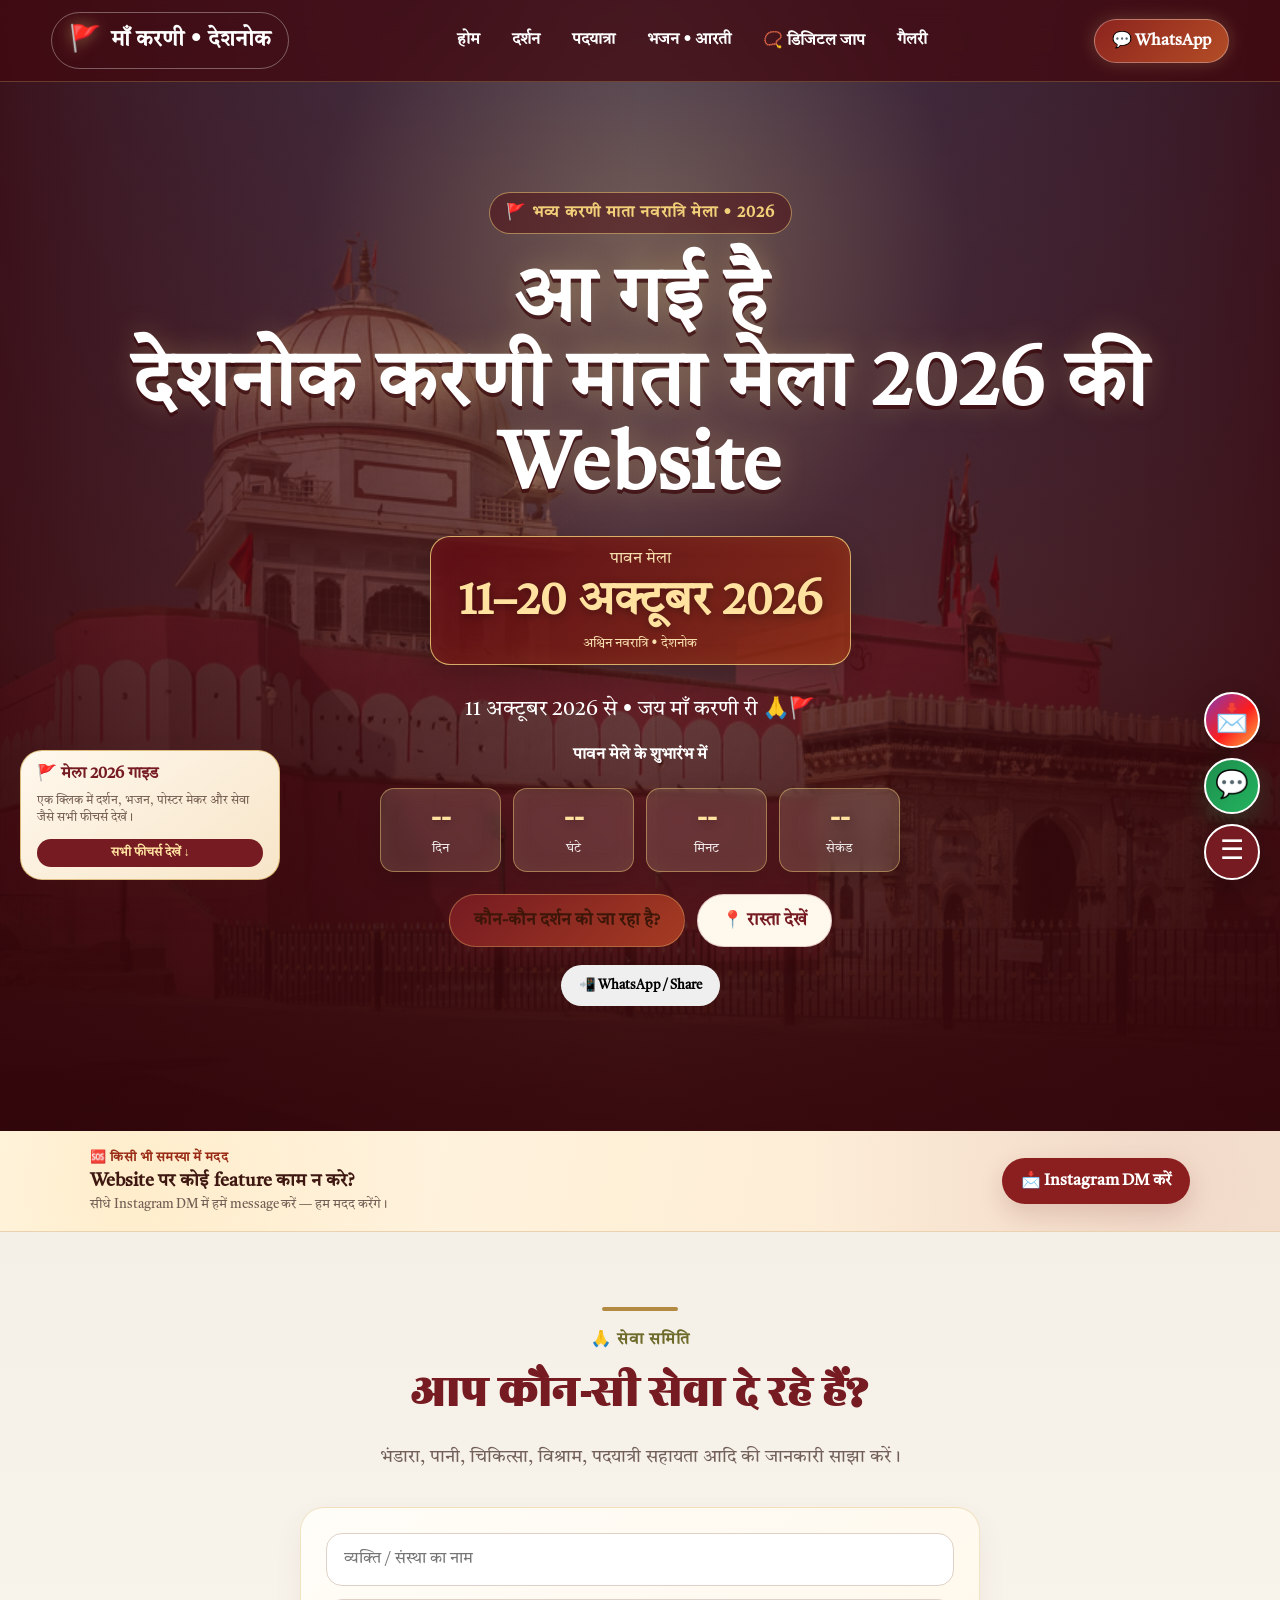
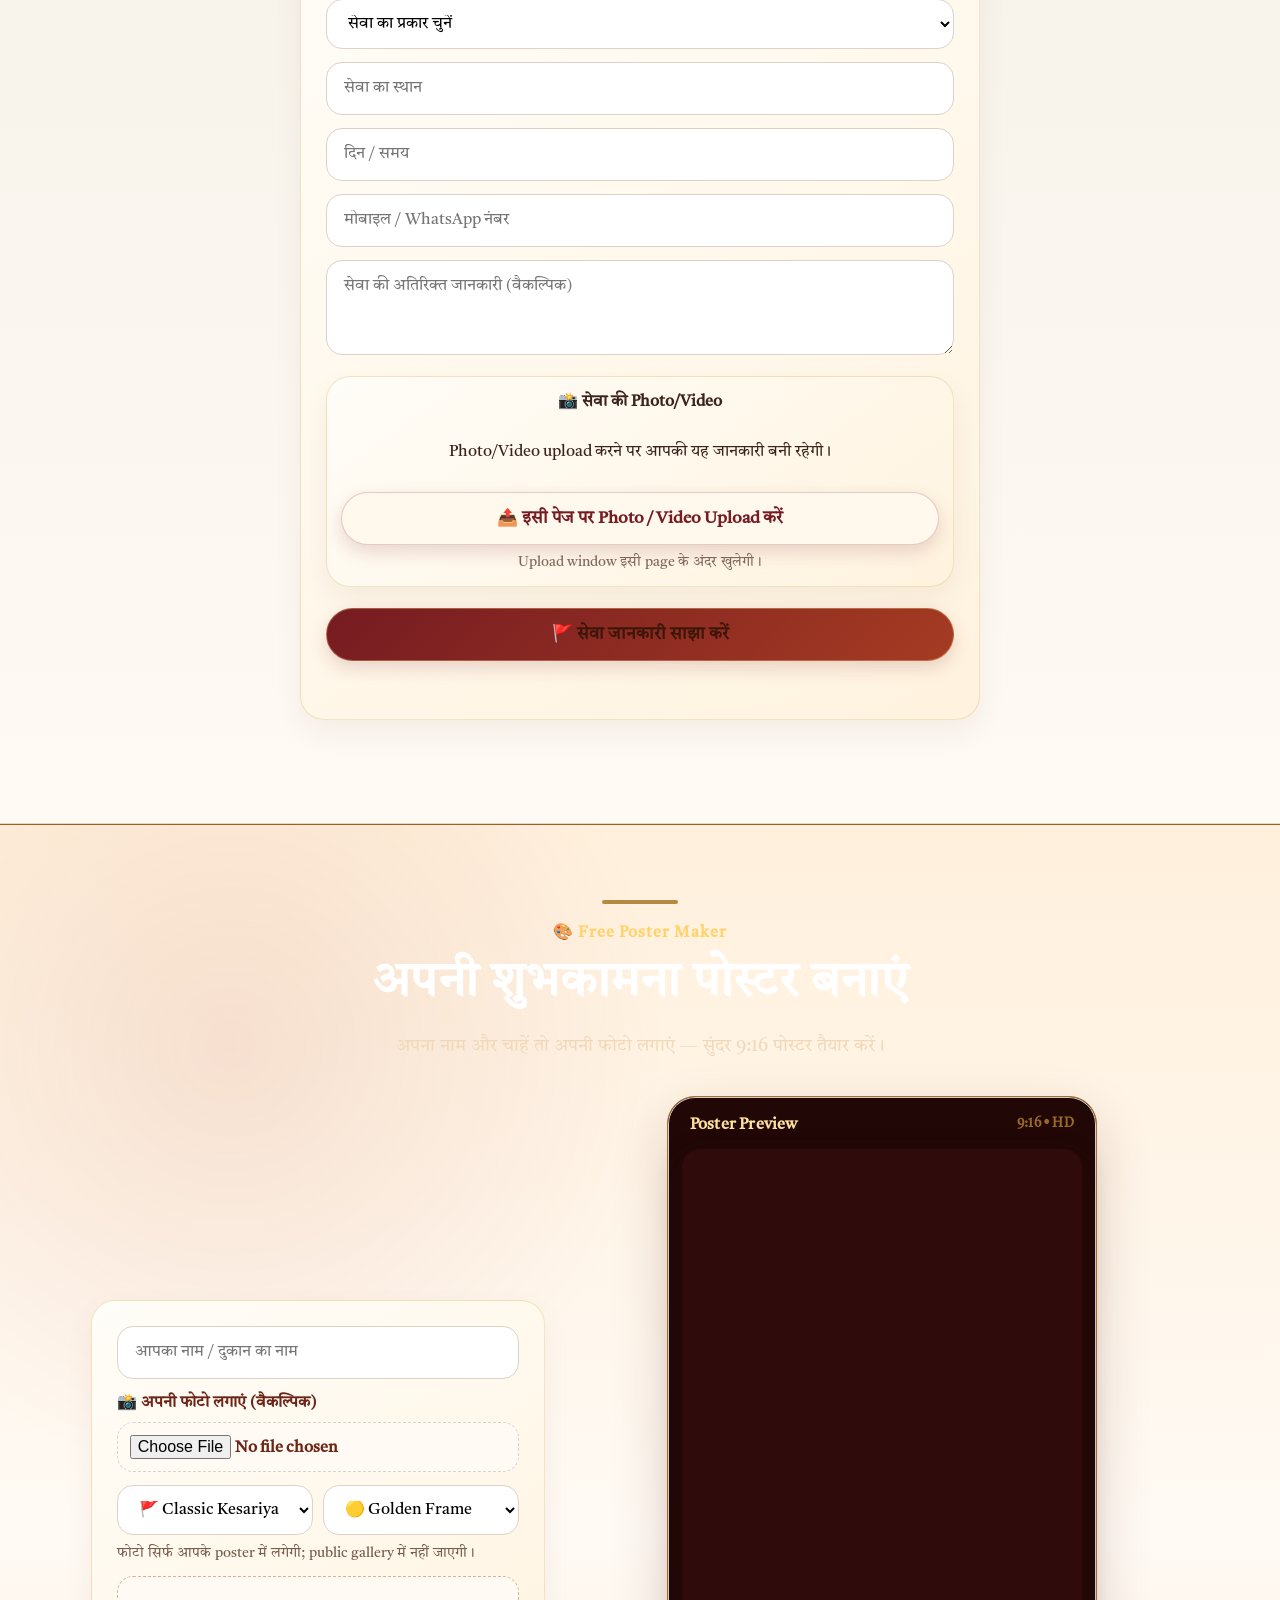
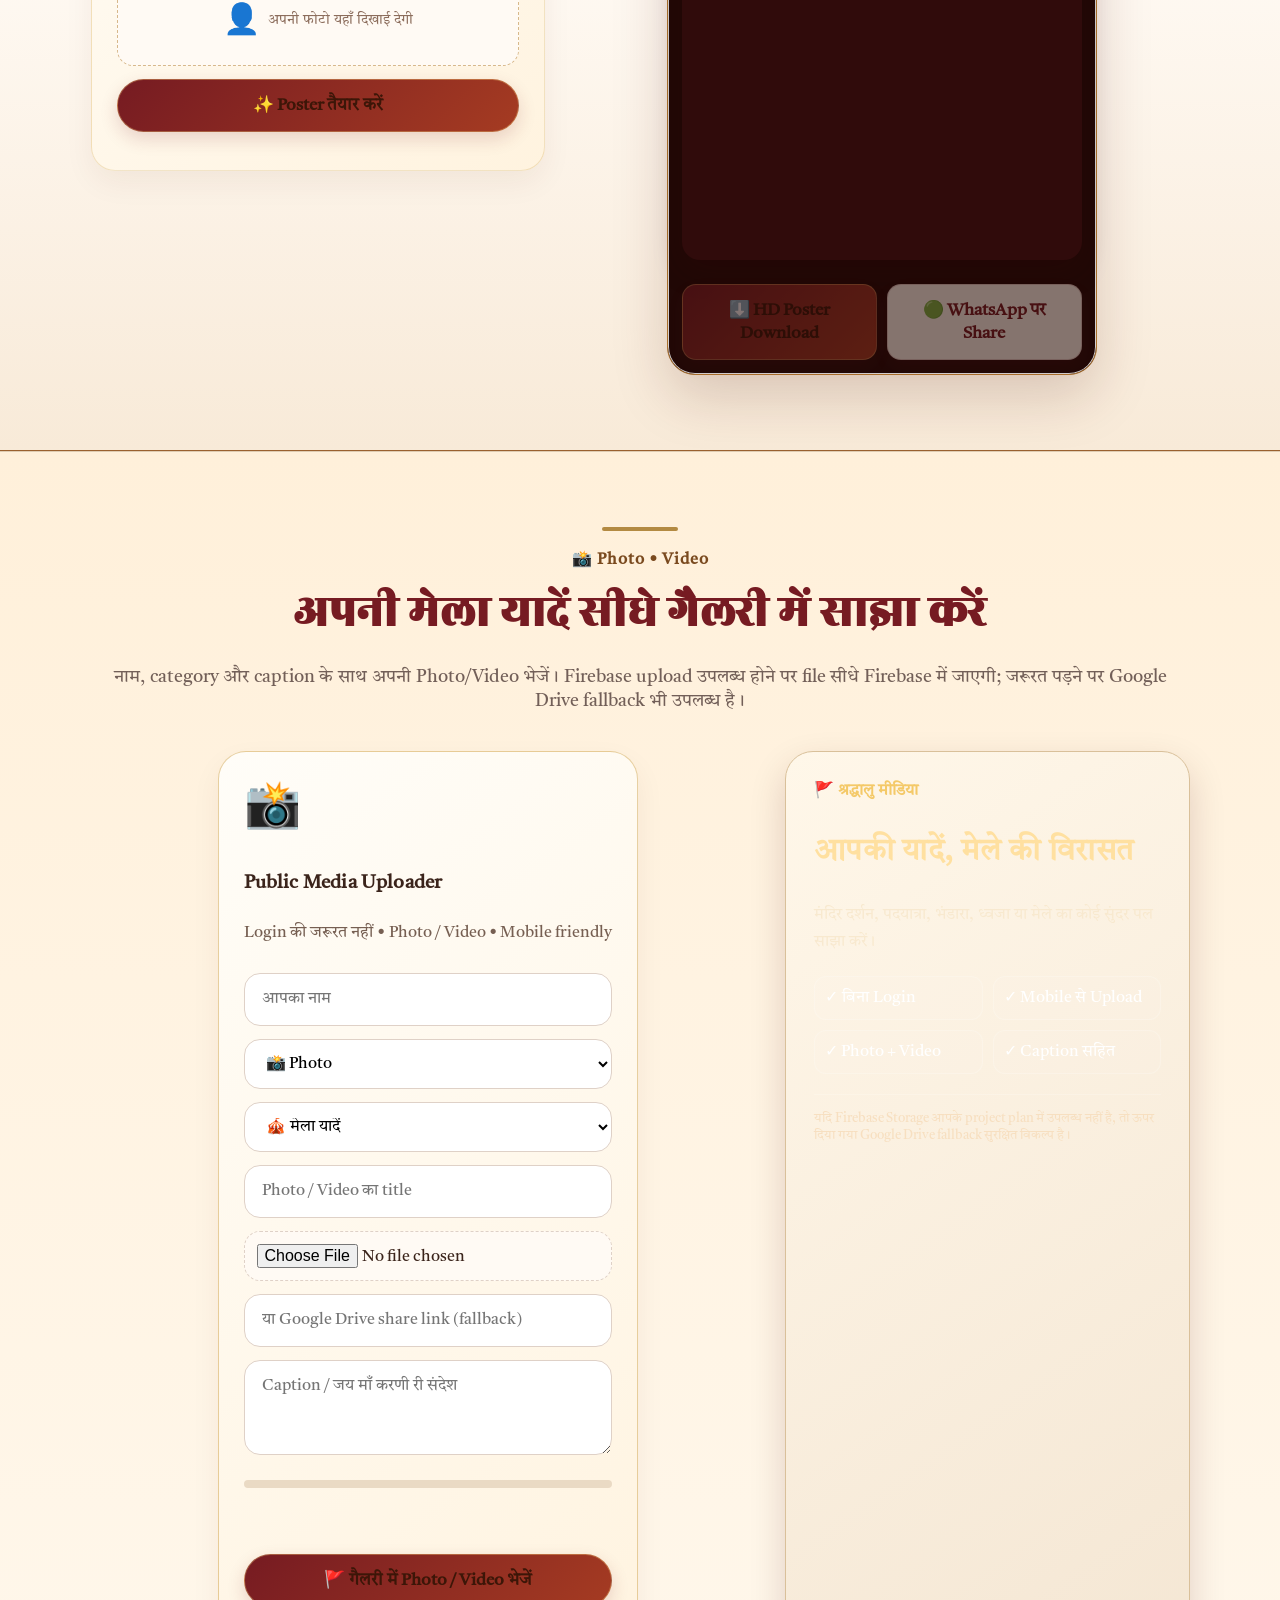
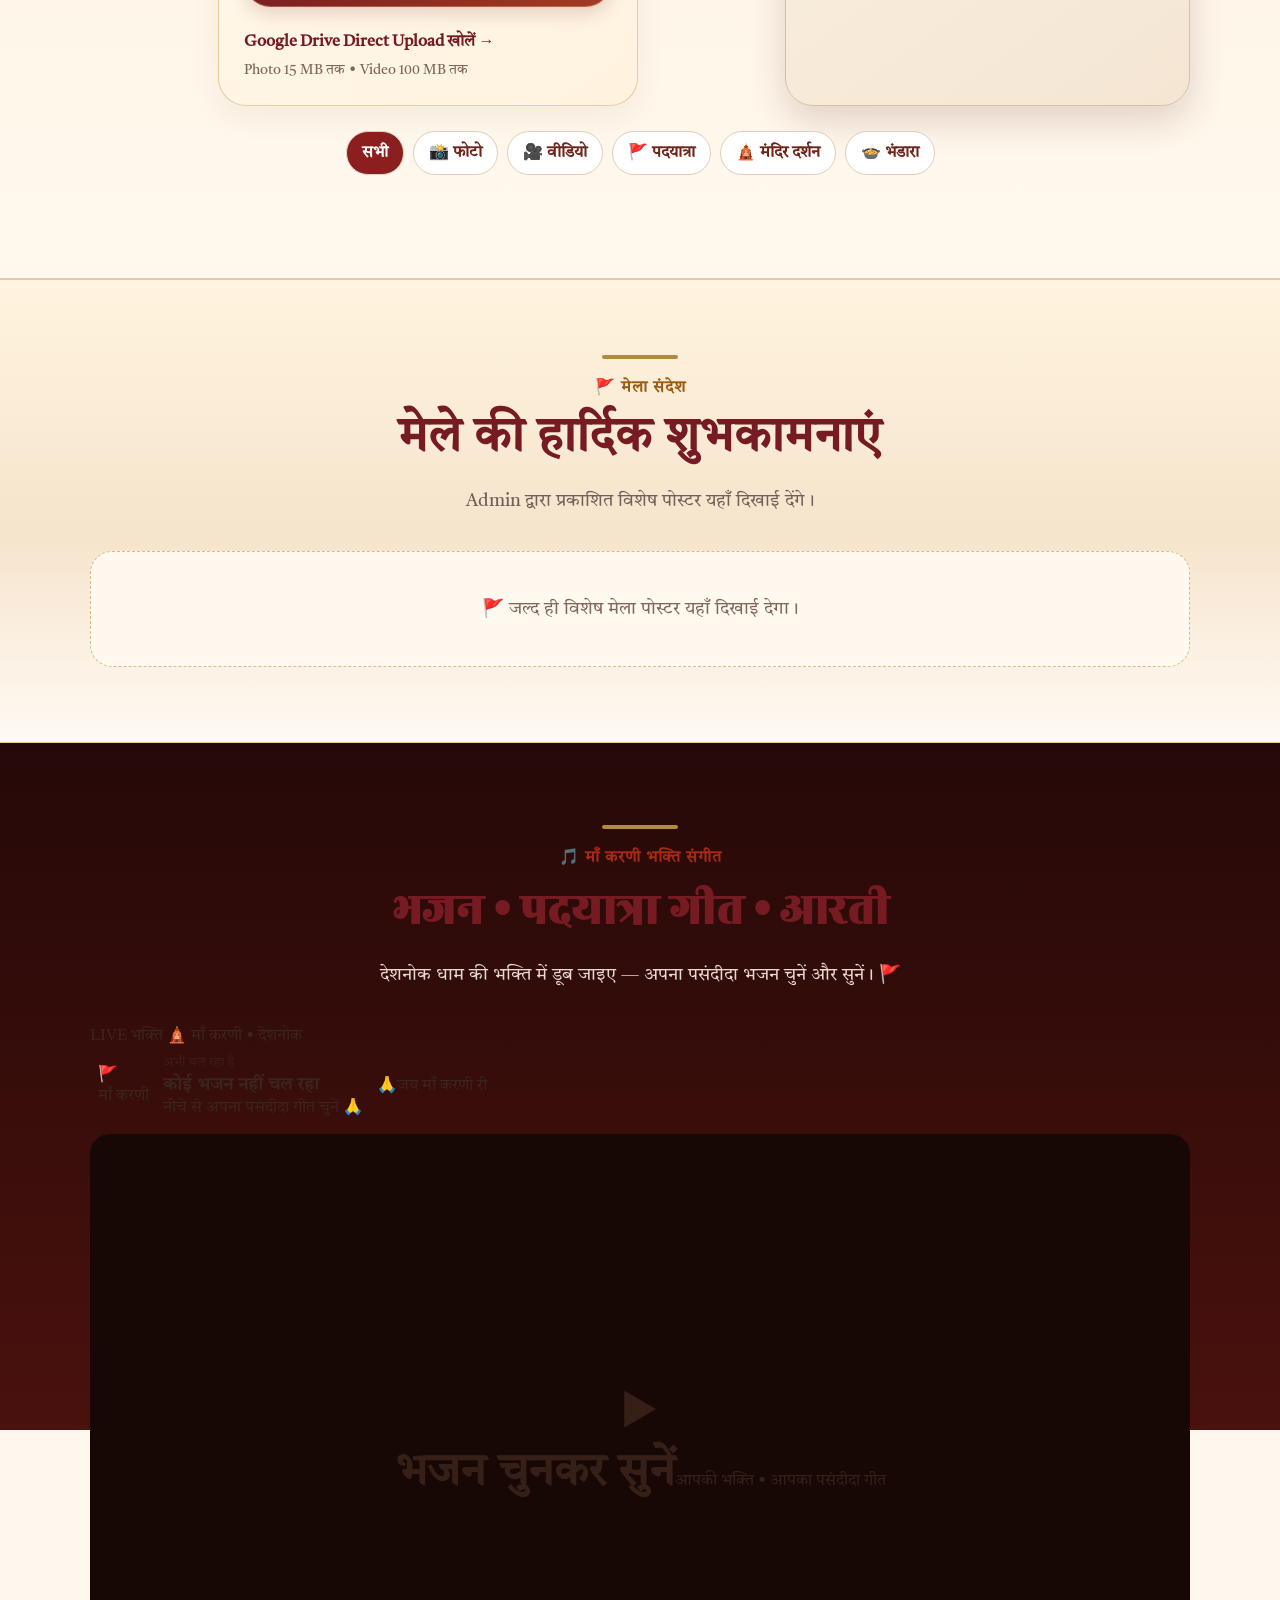
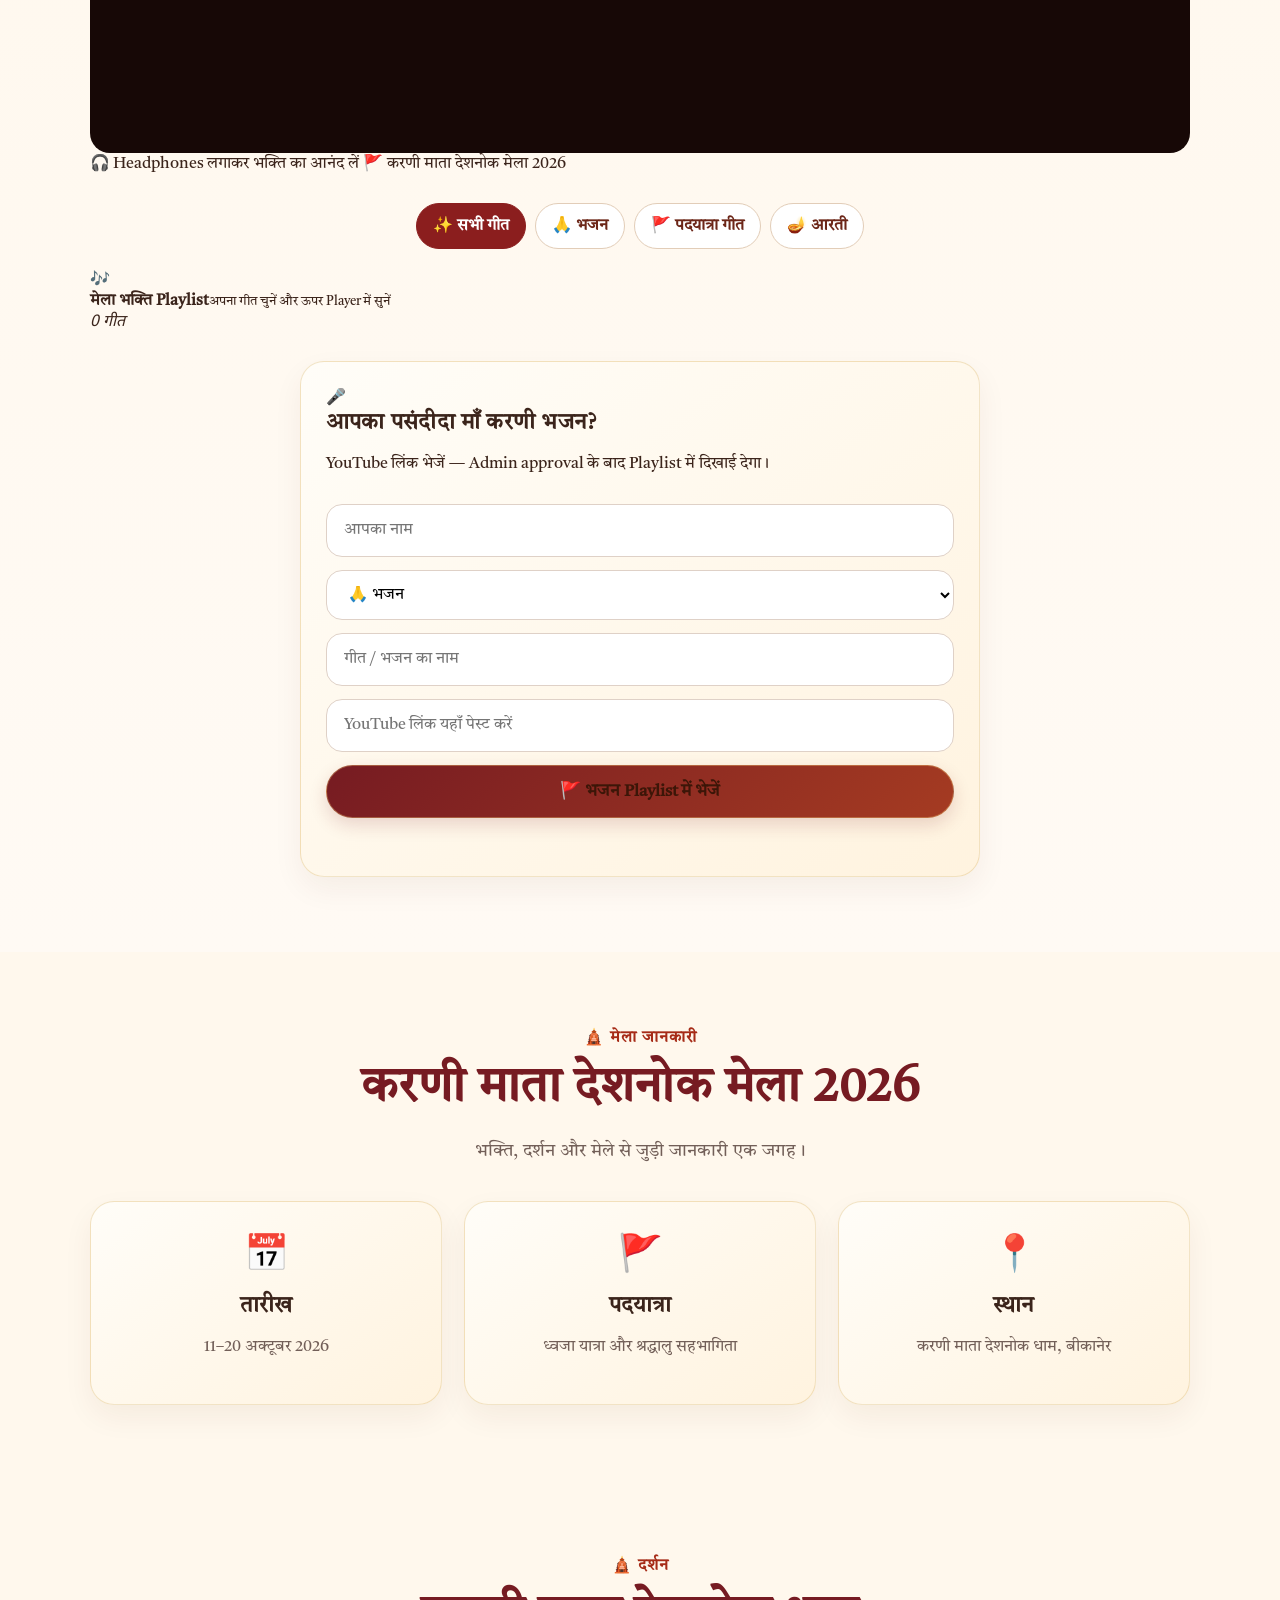
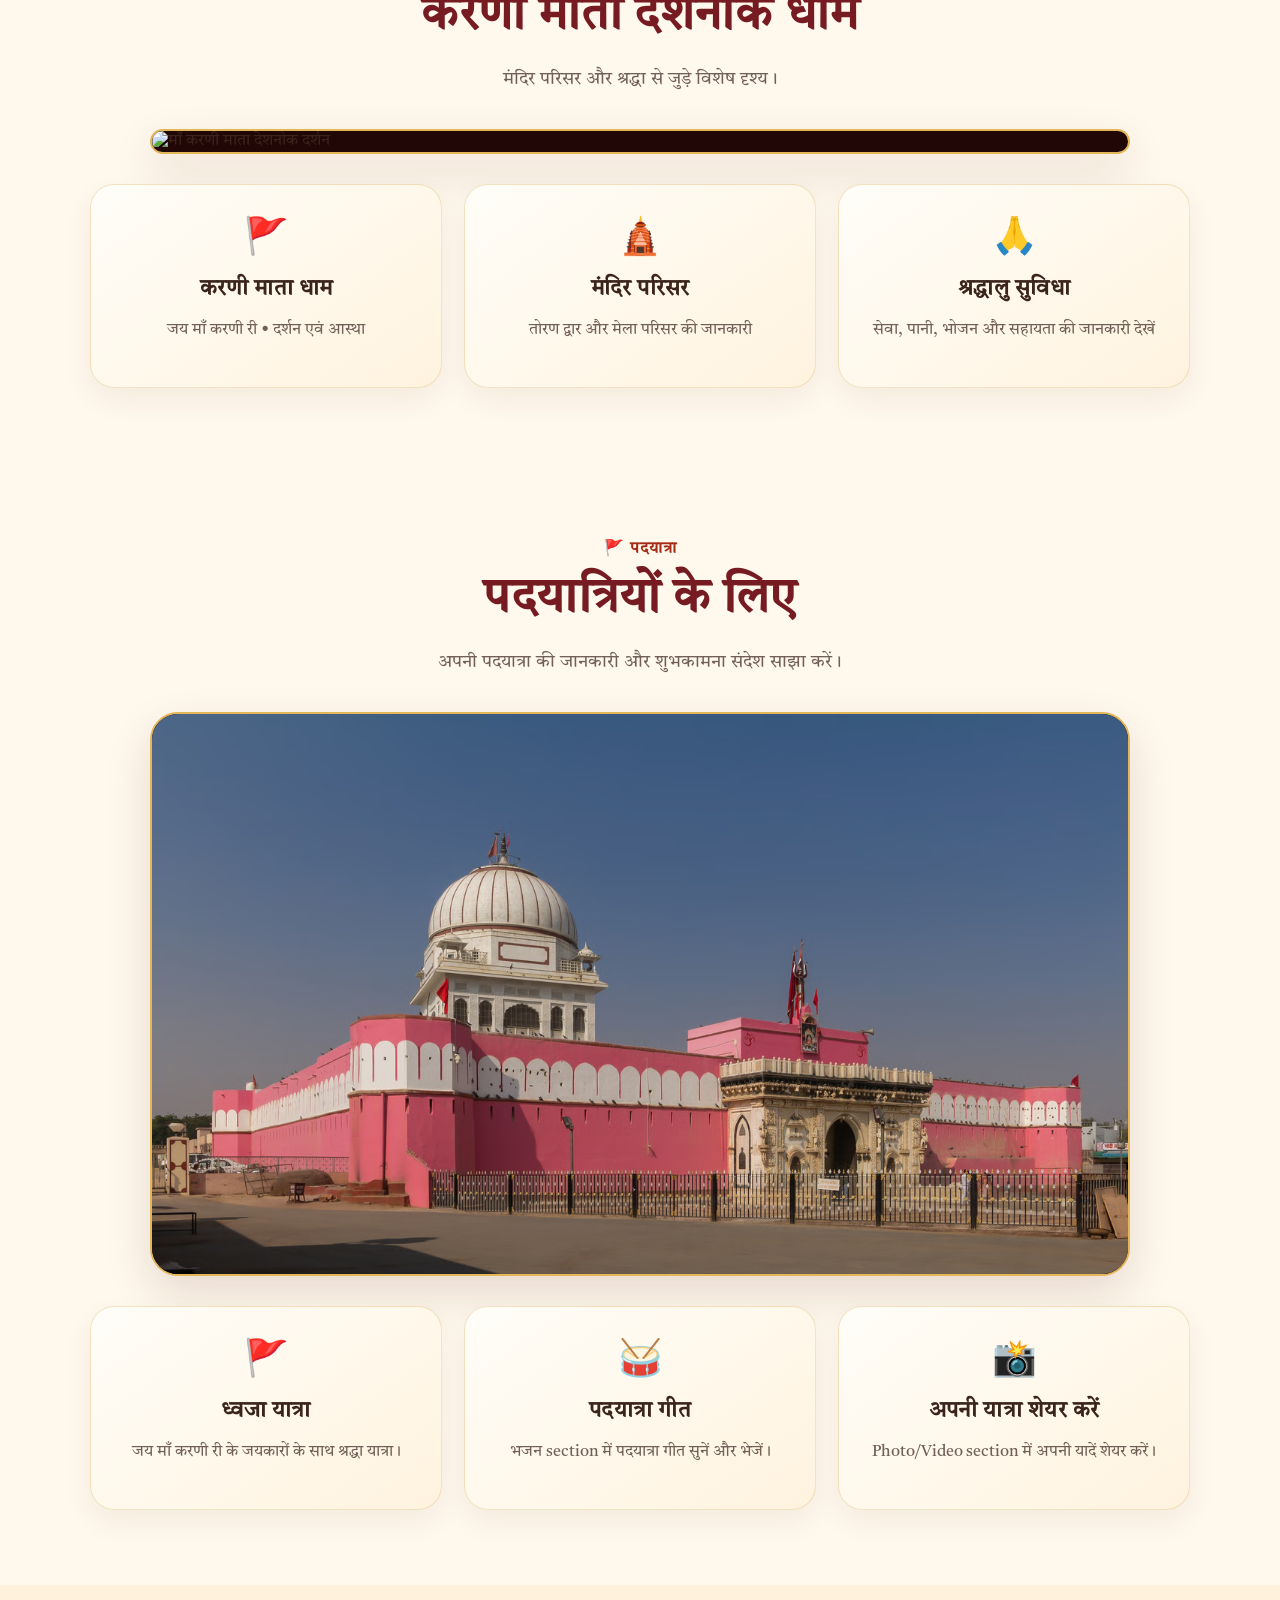
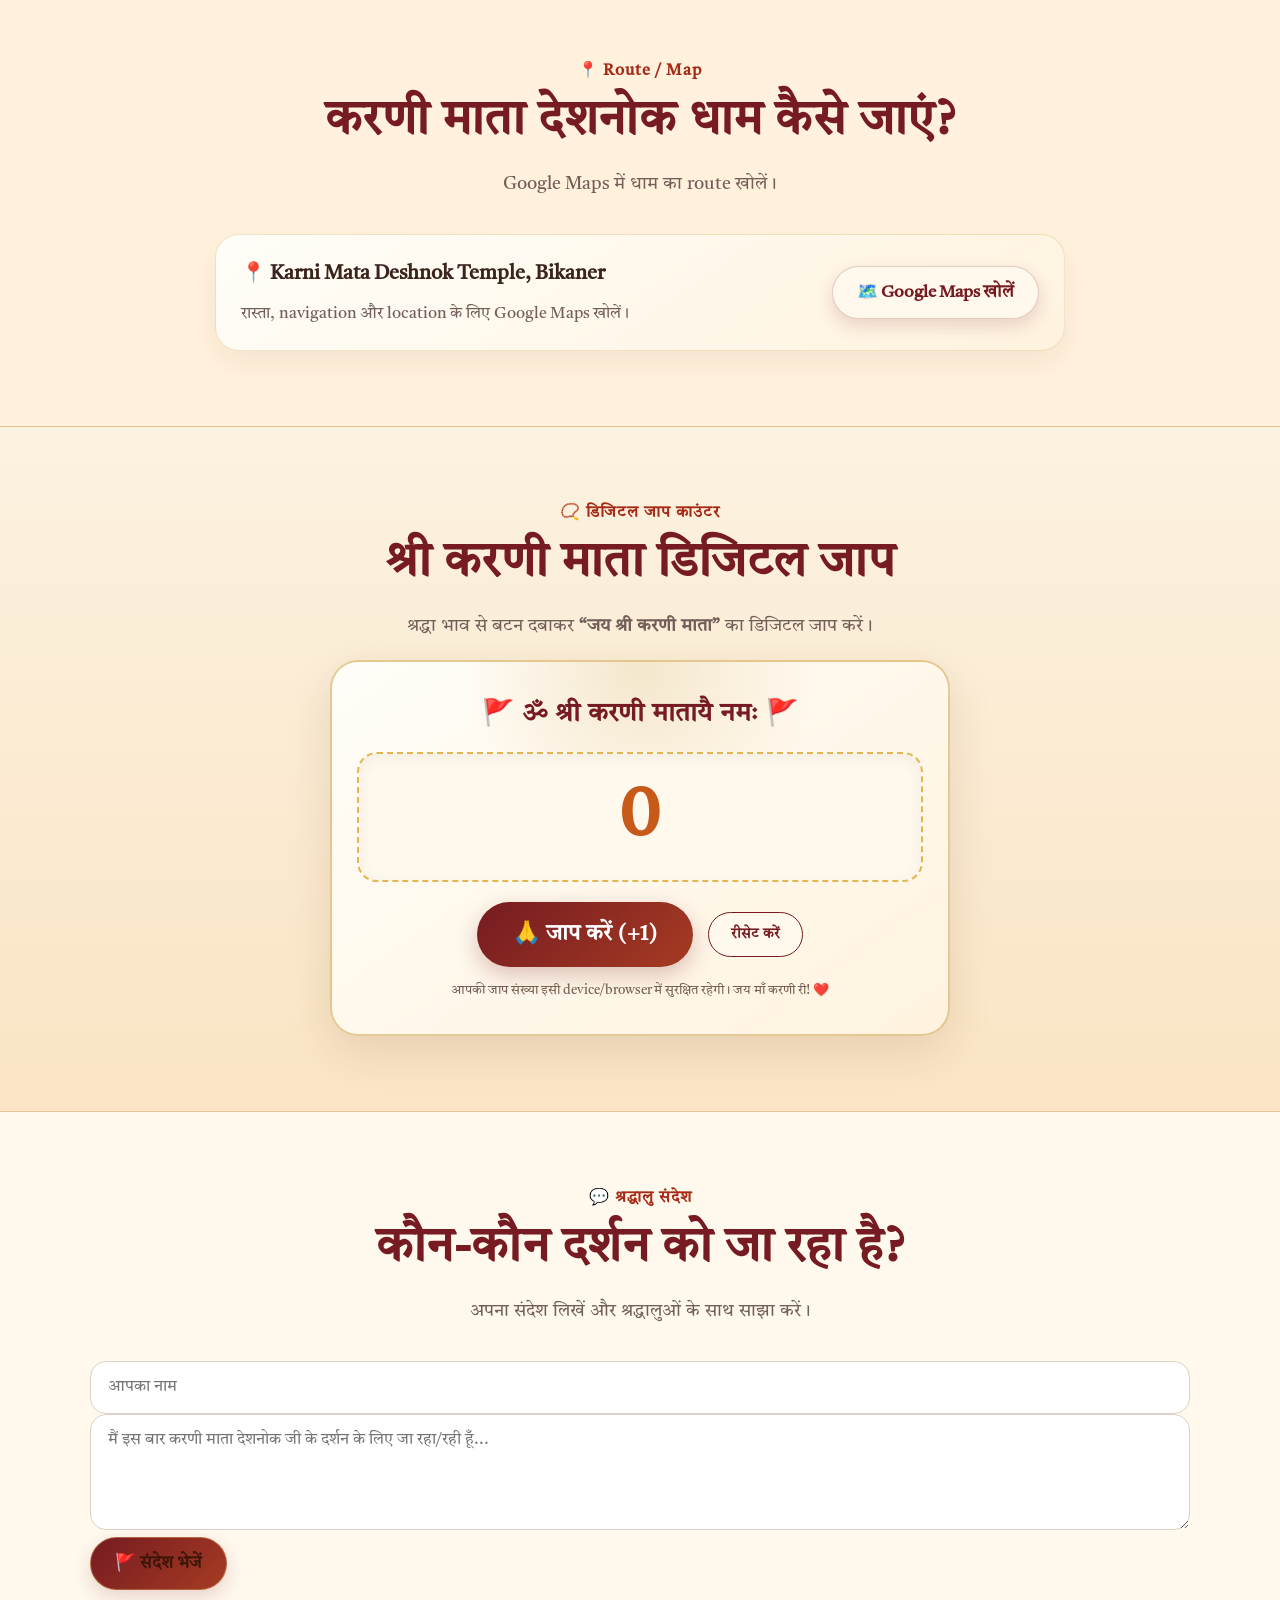
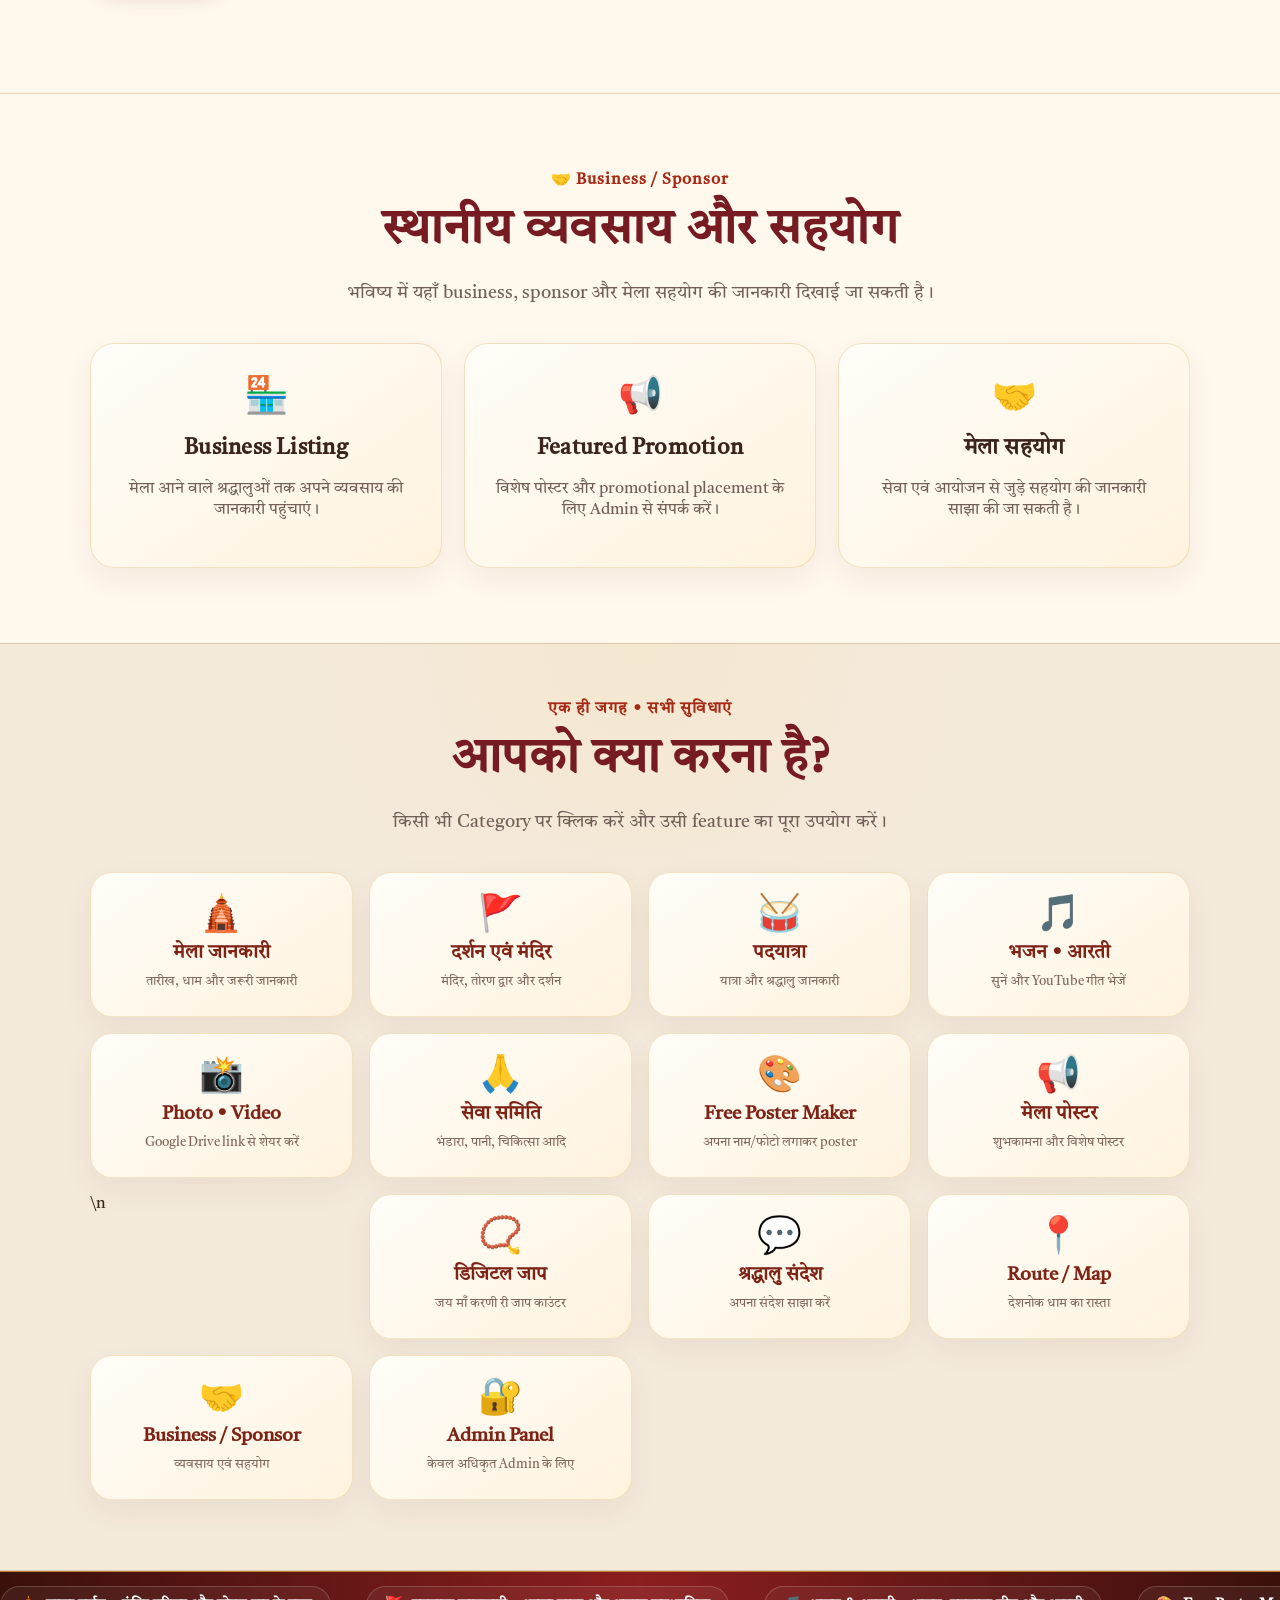
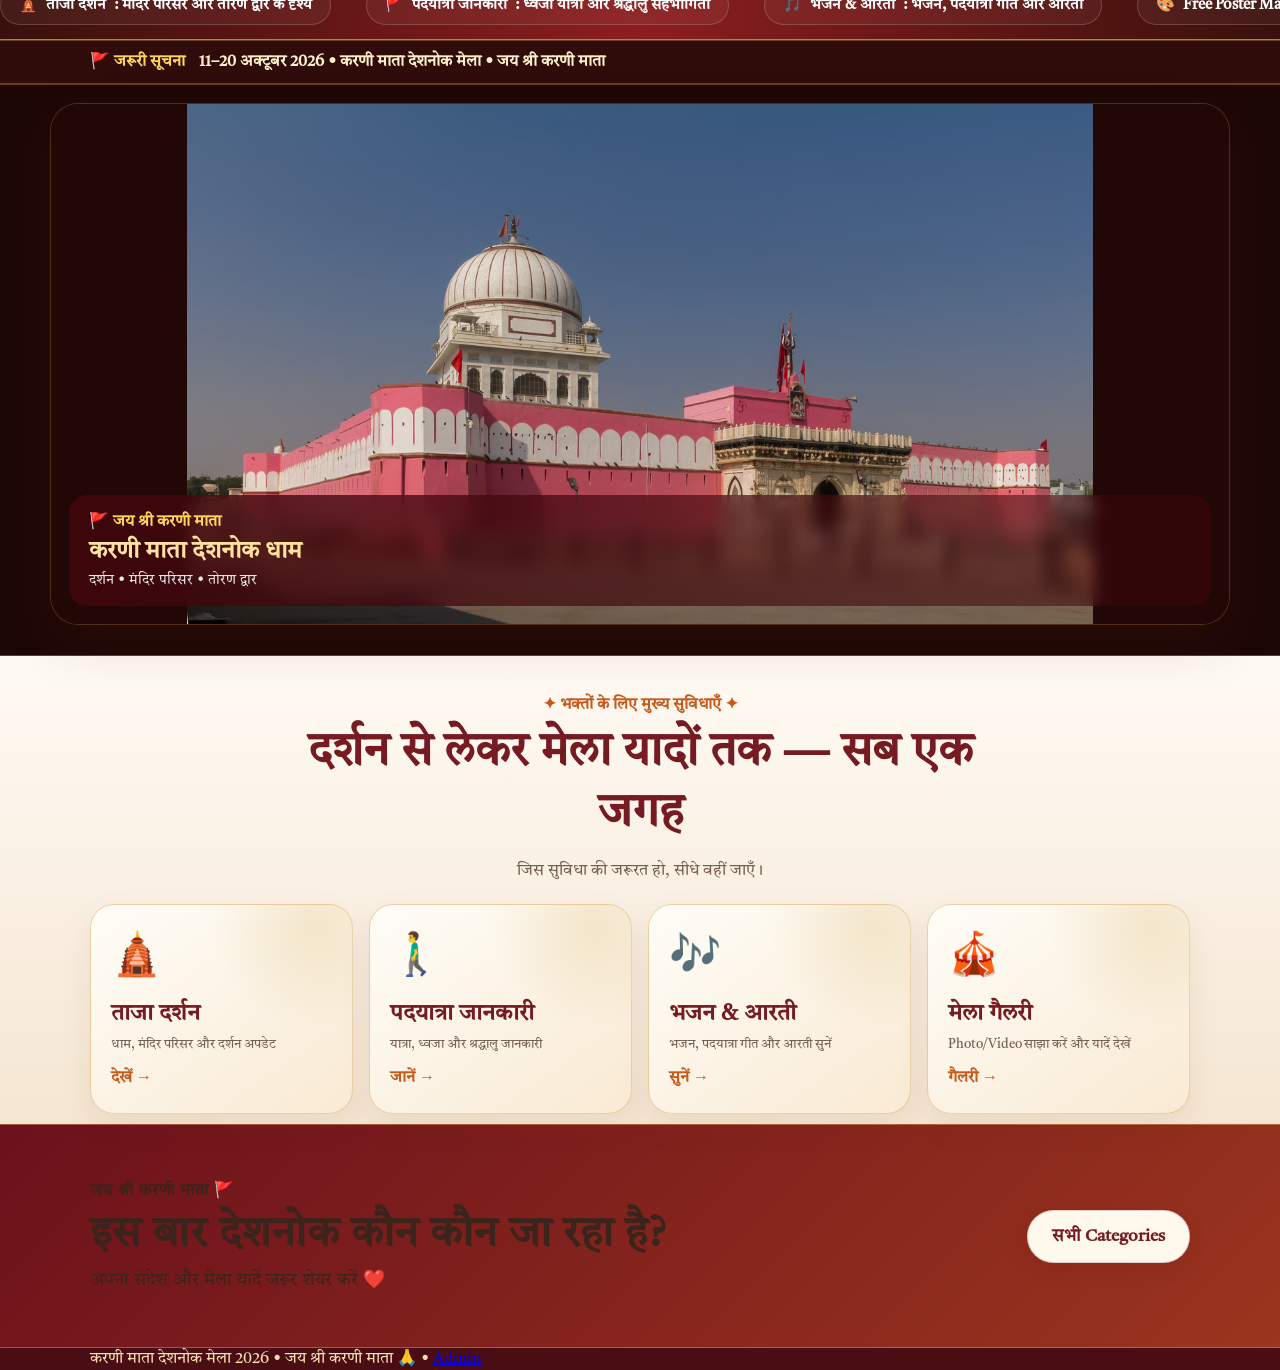
==== commit 15ba9dd5: "Upgrade Maa Karni bhajan player design" ====
--- a/index.html
+++ b/index.html
@@ -70,7 +70,56 @@
 
 <section id="posters" class="section poster-section feature-posters"><div class="wrap"><div class="heading"><span>🚩 मेला संदेश</span><h2>मेले की हार्दिक शुभकामनाएं</h2><p>Admin द्वारा प्रकाशित विशेष पोस्टर यहाँ दिखाई देंगे।</p></div><div id="posterList" class="poster-list"><div class="poster-placeholder">🚩 जल्द ही विशेष मेला पोस्टर यहाँ दिखाई देगा।</div></div></div></section>
 
-<section id="music" class="section music-section feature-music"><div class="wrap"><div class="heading"><span>🎵 मेला भजन संग्रह</span><h2>भजन • पदयात्रा गीत • आरती</h2><p>YouTube का लिंक पेस्ट करें और अपना पसंदीदा गीत मेले के भजन संग्रह में साझा करें।</p></div><div class="music-player"><div class="now-playing"><div class="vinyl">♪</div><div><b id="nowTitle">कोई भजन नहीं चल रहा</b><small id="nowCategory">नीचे से अपना पसंदीदा गीत चुनें</small></div></div><div id="youtubeBox" class="youtube-box"><div class="youtube-placeholder">🎵<br><span>भजन चुनकर ▶ चलाएँ</span></div></div><div class="player-note">▶ Play दबाते ही ऊपर का मेला-दर्शन दृश्य चलने लगेगा 🚩</div></div><div class="music-tabs" id="musicTabs"><button class="active" data-cat="all">सभी</button><button data-cat="bhajan">🙏 भजन</button><button data-cat="padayatra">🚩 पदयात्रा गीत</button><button data-cat="aarti">🪔 आरती</button></div><div id="songsList" class="song-list"></div><form id="songForm" class="form-card song-form"><h3>🎶 YouTube गीत भेजें</h3><input id="songName" maxlength="60" placeholder="आपका नाम" required><select id="songCategory" required><option value="bhajan">🙏 भजन</option><option value="padayatra">🚩 पदयात्रा गीत</option><option value="aarti">🪔 आरती</option></select><input id="songTitle" maxlength="100" placeholder="गीत / भजन का नाम" required><input id="songUrl" type="url" maxlength="500" placeholder="YouTube लिंक यहाँ पेस्ट करें" required><button class="btn" type="submit">📤 गीत साझा करें</button><small id="songStatus"></small></form></div></section>
+<section id="music" class="section music-section feature-music">
+<div class="wrap">
+  <div class="heading music-heading">
+    <span>🎵 माँ करणी भक्ति संगीत</span>
+    <h2>भजन • पदयात्रा गीत • आरती</h2>
+    <p>देशनोक धाम की भक्ति में डूब जाइए — अपना पसंदीदा भजन चुनें और सुनें। 🚩</p>
+  </div>
+  <div class="royal-music-player">
+    <div class="music-glow"></div>
+    <div class="player-topbar">
+      <span class="live-pill"><i></i> LIVE भक्ति</span>
+      <span class="player-location">🛕 माँ करणी • देशनोक</span>
+    </div>
+    <div class="now-playing royal-now-playing">
+      <div class="album-art">
+        <div class="album-ring"></div><div class="album-symbol">🚩</div><div class="album-label">माँ करणी</div>
+      </div>
+      <div class="now-copy">
+        <small>अभी चल रहा है</small>
+        <b id="nowTitle">कोई भजन नहीं चल रहा</b>
+        <span id="nowCategory">नीचे से अपना पसंदीदा गीत चुनें 🙏</span>
+        <div class="mini-eq" aria-hidden="true"><i></i><i></i><i></i><i></i><i></i><i></i></div>
+      </div>
+      <div class="player-blessing">🙏<span>जय माँ करणी री</span></div>
+    </div>
+    <div id="youtubeBox" class="youtube-box royal-youtube-box">
+      <div class="youtube-placeholder"><div class="play-orb">▶</div><strong>भजन चुनकर सुनें</strong><span>आपकी भक्ति • आपका पसंदीदा गीत</span></div>
+    </div>
+    <div class="player-bottom">
+      <span>🎧 Headphones लगाकर भक्ति का आनंद लें</span>
+      <span>🚩 करणी माता देशनोक मेला 2026</span>
+    </div>
+  </div>
+  <div class="music-tabs royal-music-tabs" id="musicTabs">
+    <button class="active" data-cat="all">✨ सभी गीत</button>
+    <button data-cat="bhajan">🙏 भजन</button>
+    <button data-cat="padayatra">🚩 पदयात्रा गीत</button>
+    <button data-cat="aarti">🪔 आरती</button>
+  </div>
+  <div class="playlist-title"><span>🎶</span><div><b>मेला भक्ति Playlist</b><small>अपना गीत चुनें और ऊपर Player में सुनें</small></div><em id="songCount">0 गीत</em></div>
+  <div id="songsList" class="song-list royal-song-list"></div>
+  <form id="songForm" class="form-card song-form royal-song-form">
+    <div class="song-form-head"><span>🎤</span><div><h3>आपका पसंदीदा माँ करणी भजन?</h3><p>YouTube लिंक भेजें — Admin approval के बाद Playlist में दिखाई देगा।</p></div></div>
+    <input id="songName" maxlength="60" placeholder="आपका नाम" required>
+    <select id="songCategory" required><option value="bhajan">🙏 भजन</option><option value="padayatra">🚩 पदयात्रा गीत</option><option value="aarti">🪔 आरती</option></select>
+    <input id="songTitle" maxlength="100" placeholder="गीत / भजन का नाम" required>
+    <input id="songUrl" type="url" maxlength="500" placeholder="YouTube लिंक यहाँ पेस्ट करें" required>
+    <button class="btn" type="submit">🚩 भजन Playlist में भेजें</button><small id="songStatus"></small>
+  </form>
+</div></section>
 
 <section id="info" class="wrap section"><div class="heading"><span>🛕 मेला जानकारी</span><h2>करणी माता देशनोक मेला 2026</h2><p>भक्ति, दर्शन और मेले से जुड़ी जानकारी एक जगह।</p></div><div class="grid"><article><b>📅</b><h3>तारीख</h3><p>11–20 अक्टूबर 2026</p></article><article><b>🚩</b><h3>पदयात्रा</h3><p>ध्वजा यात्रा और श्रद्धालु सहभागिता</p></article><article><b>📍</b><h3>स्थान</h3><p>करणी माता देशनोक धाम, बीकानेर</p></article></div></section>
 
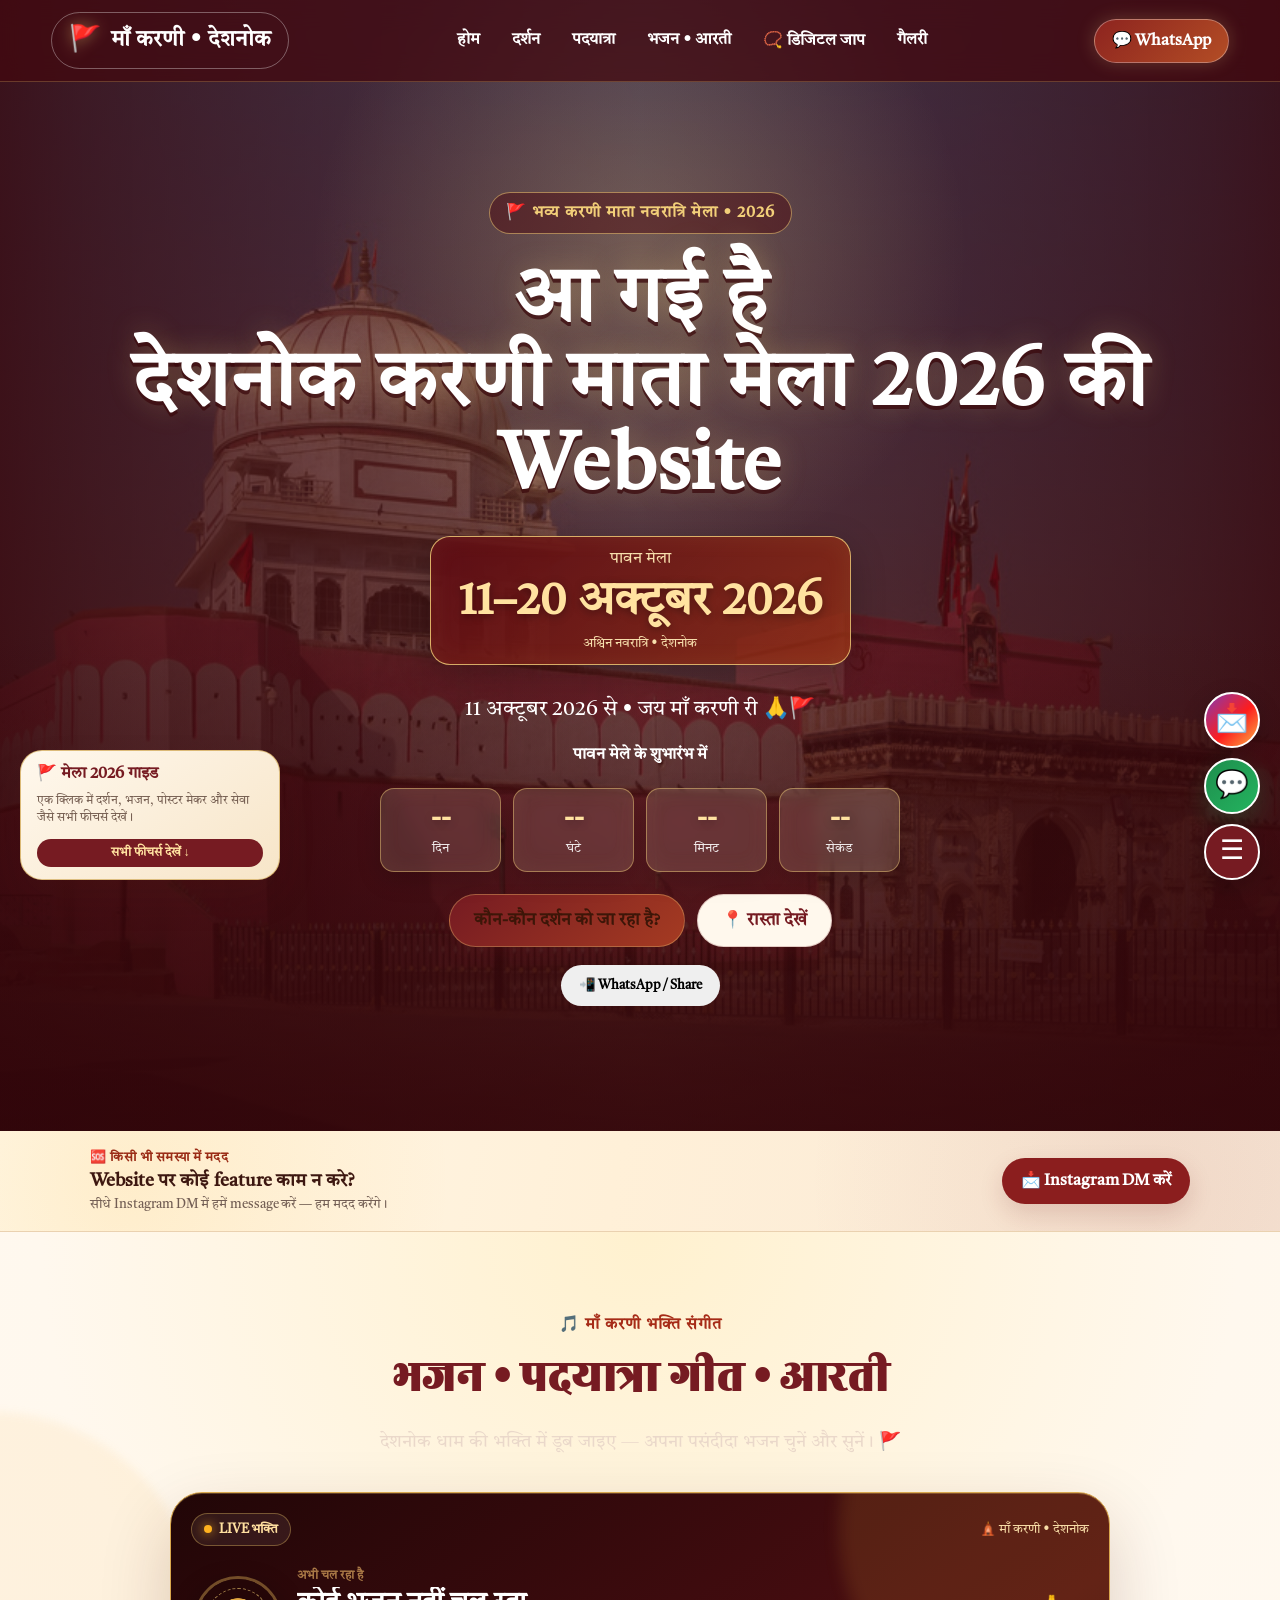
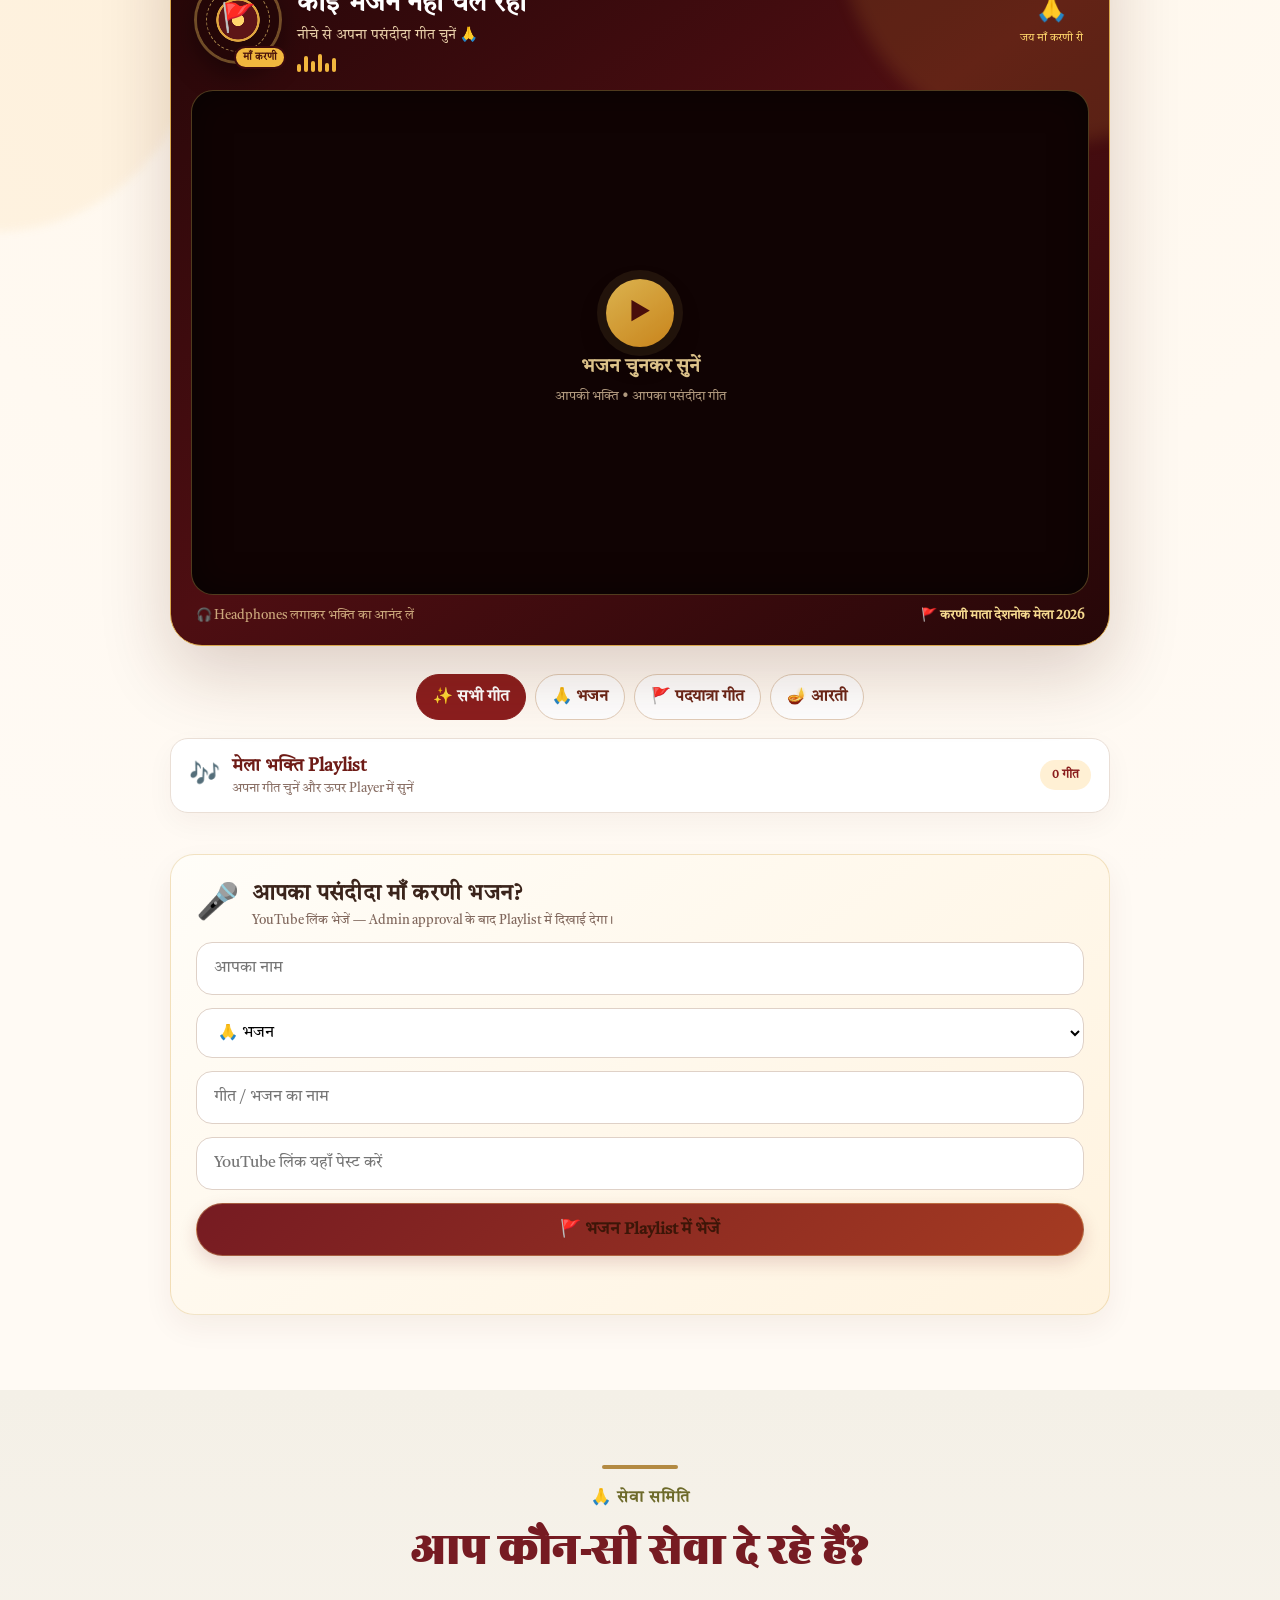
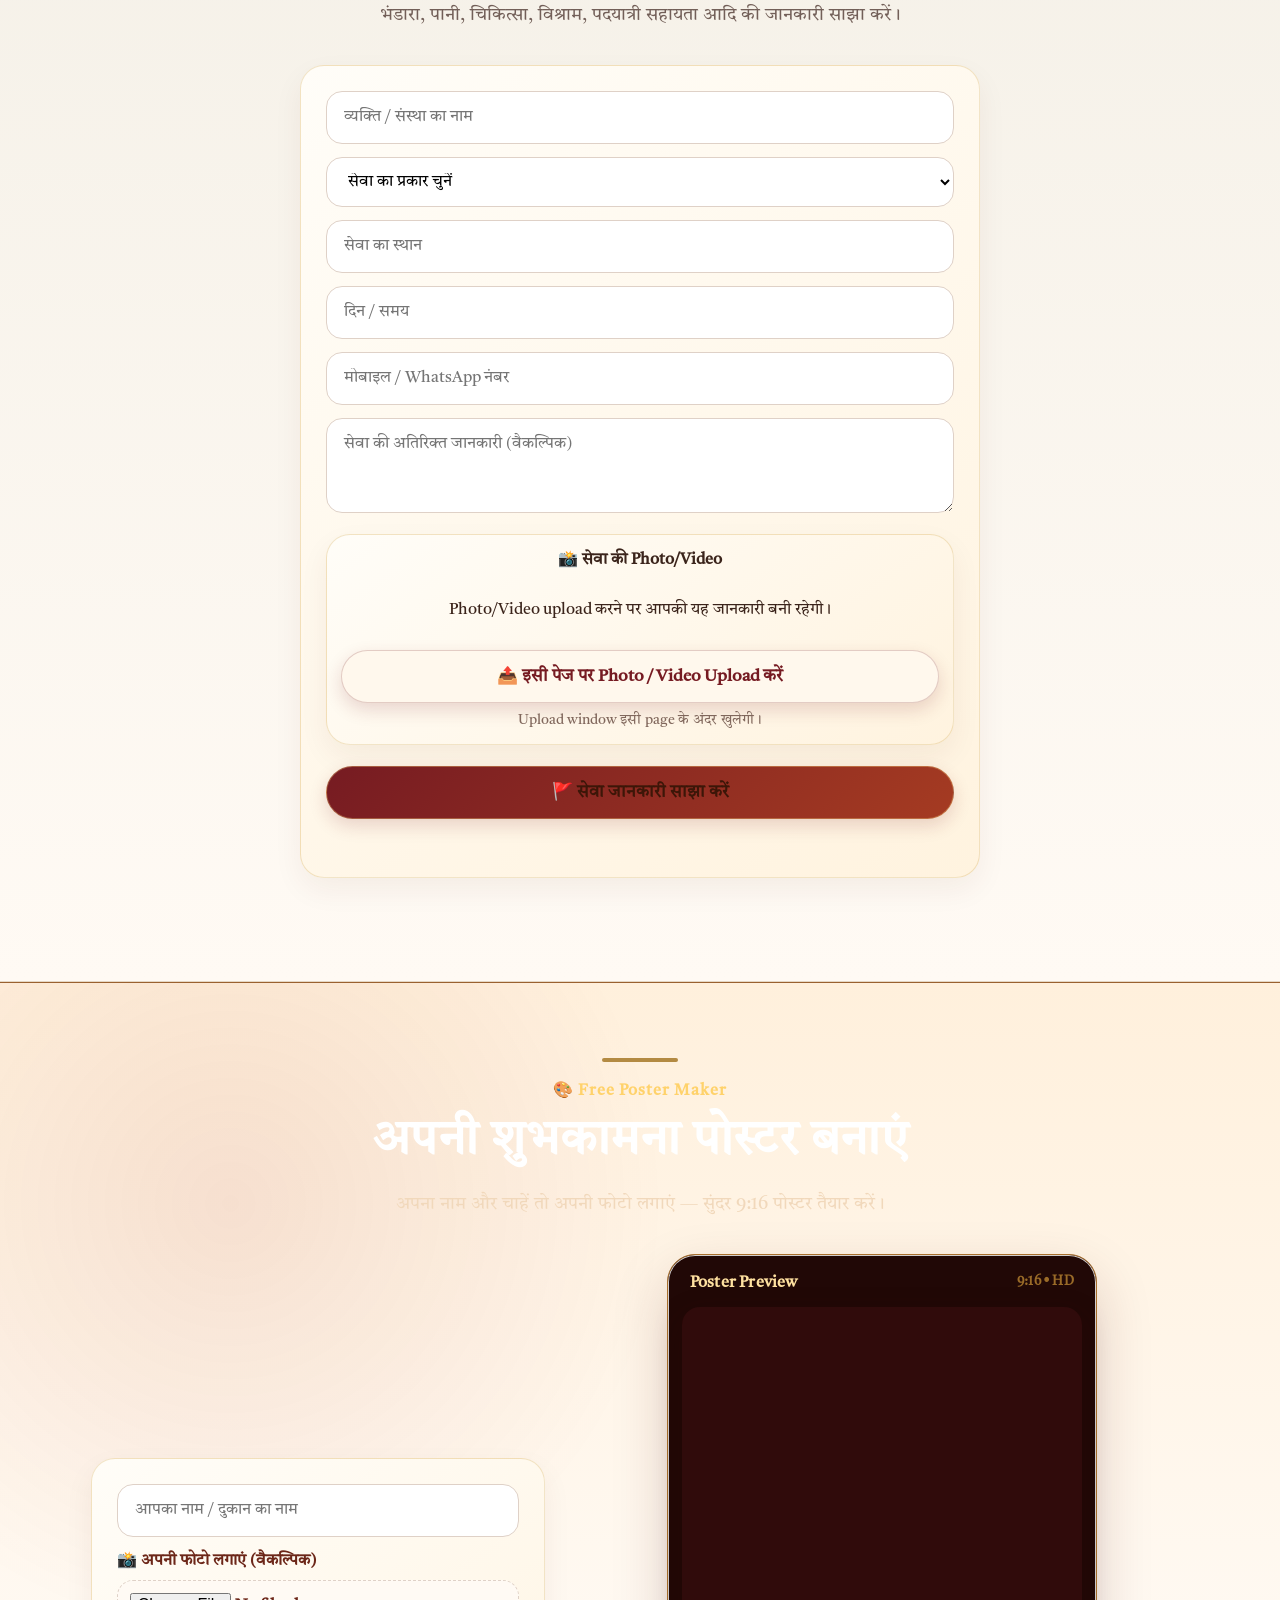
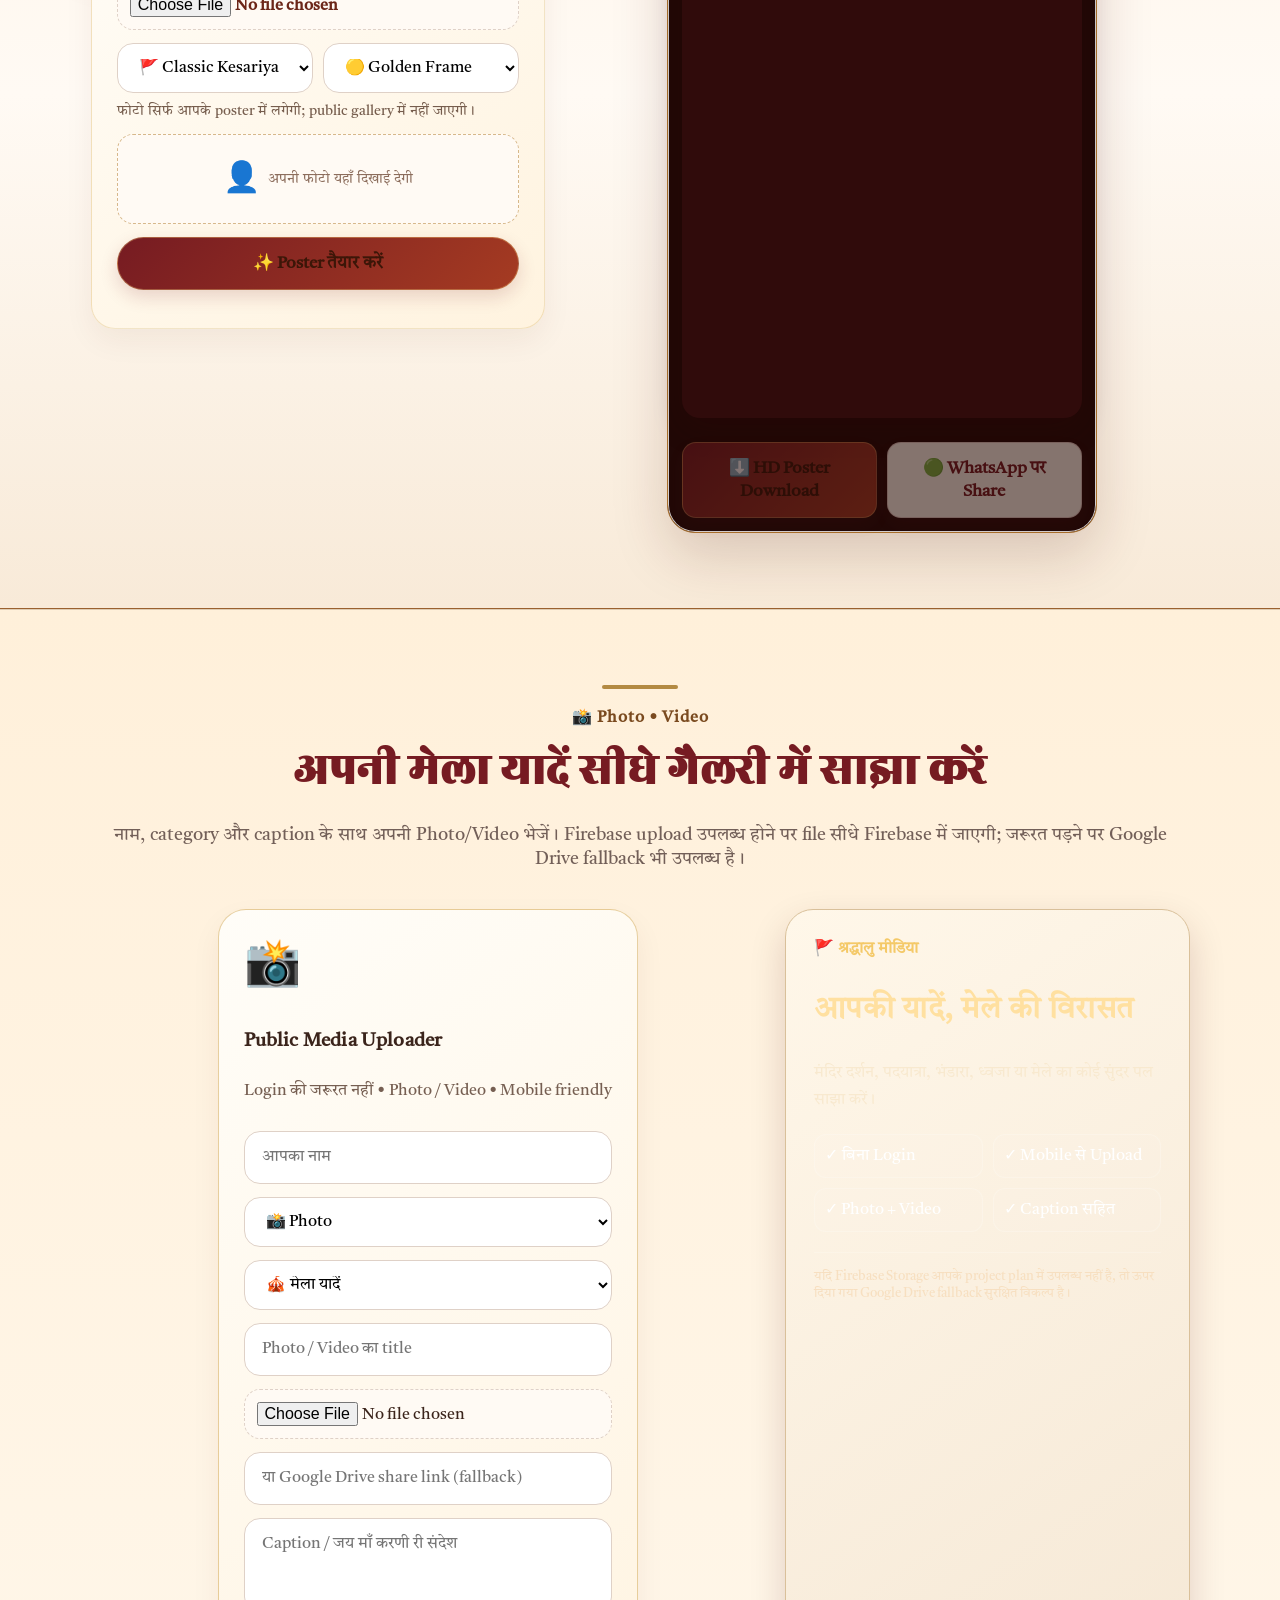
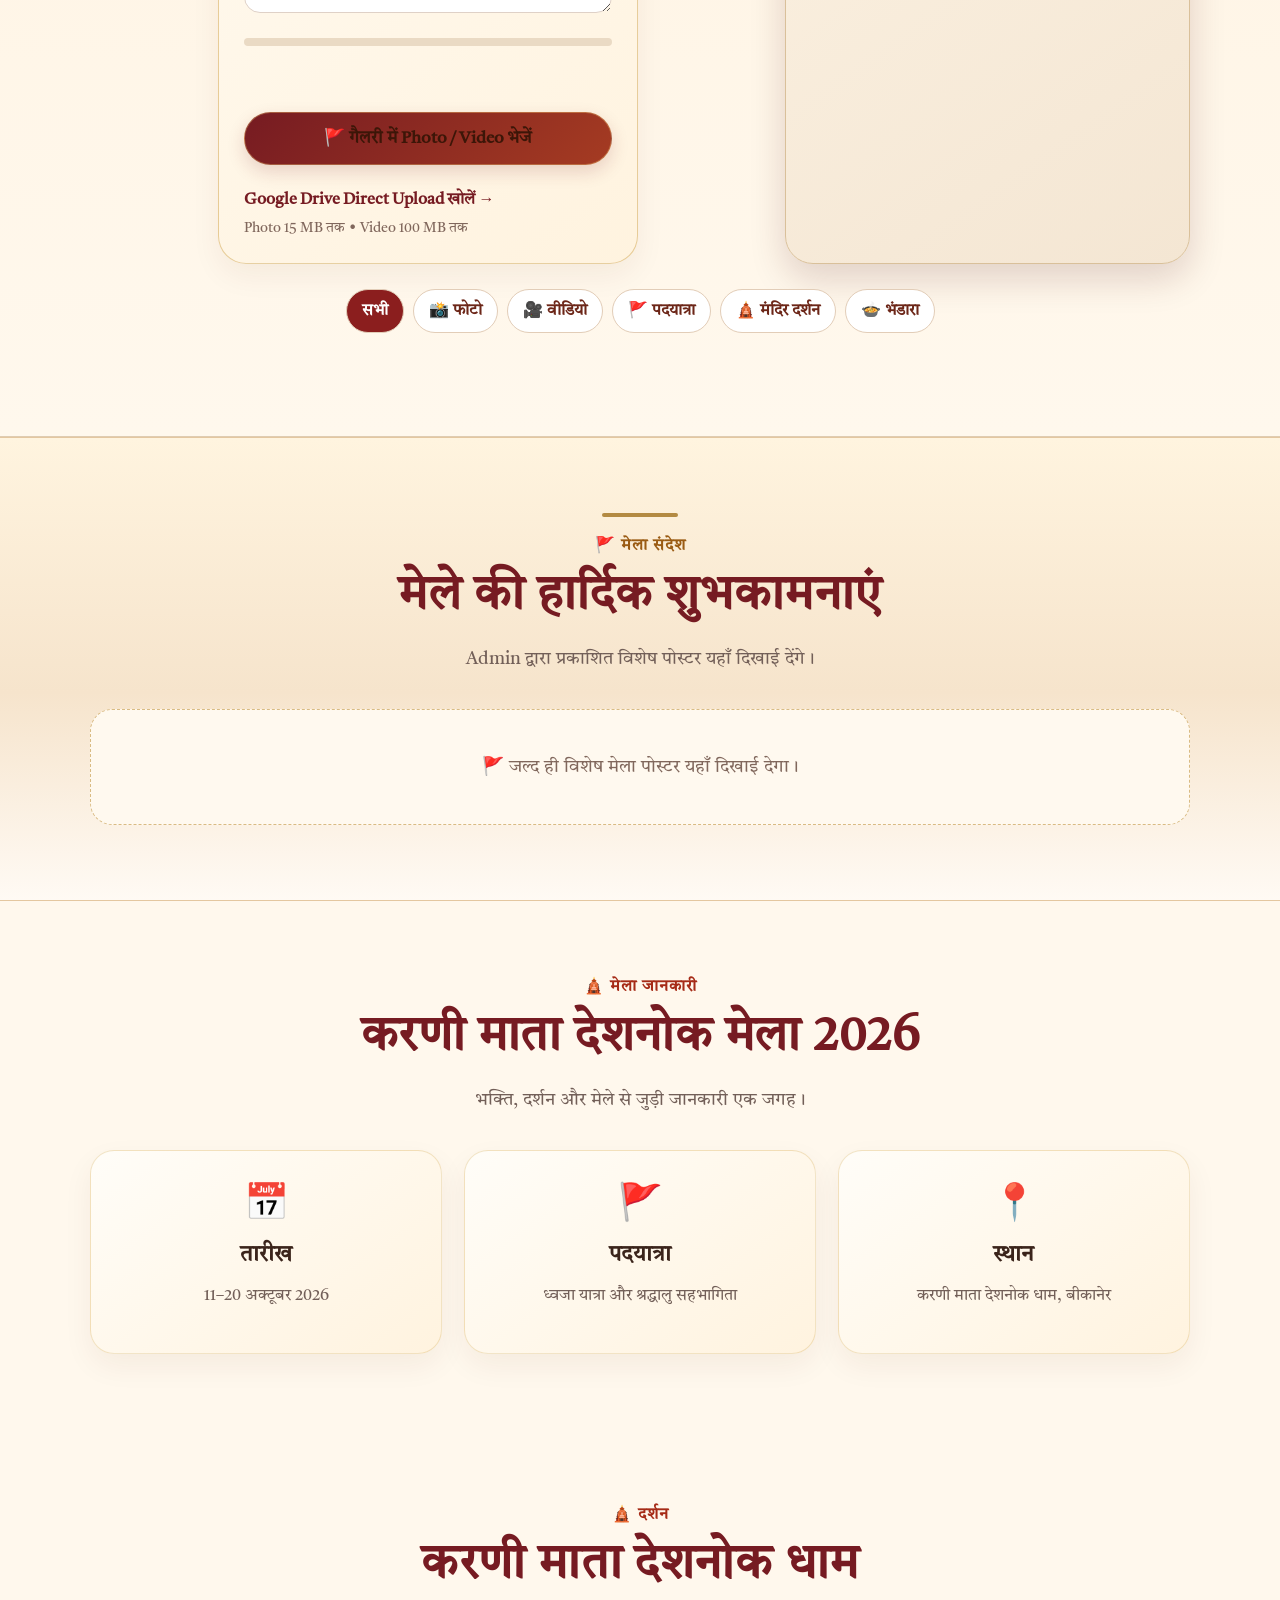
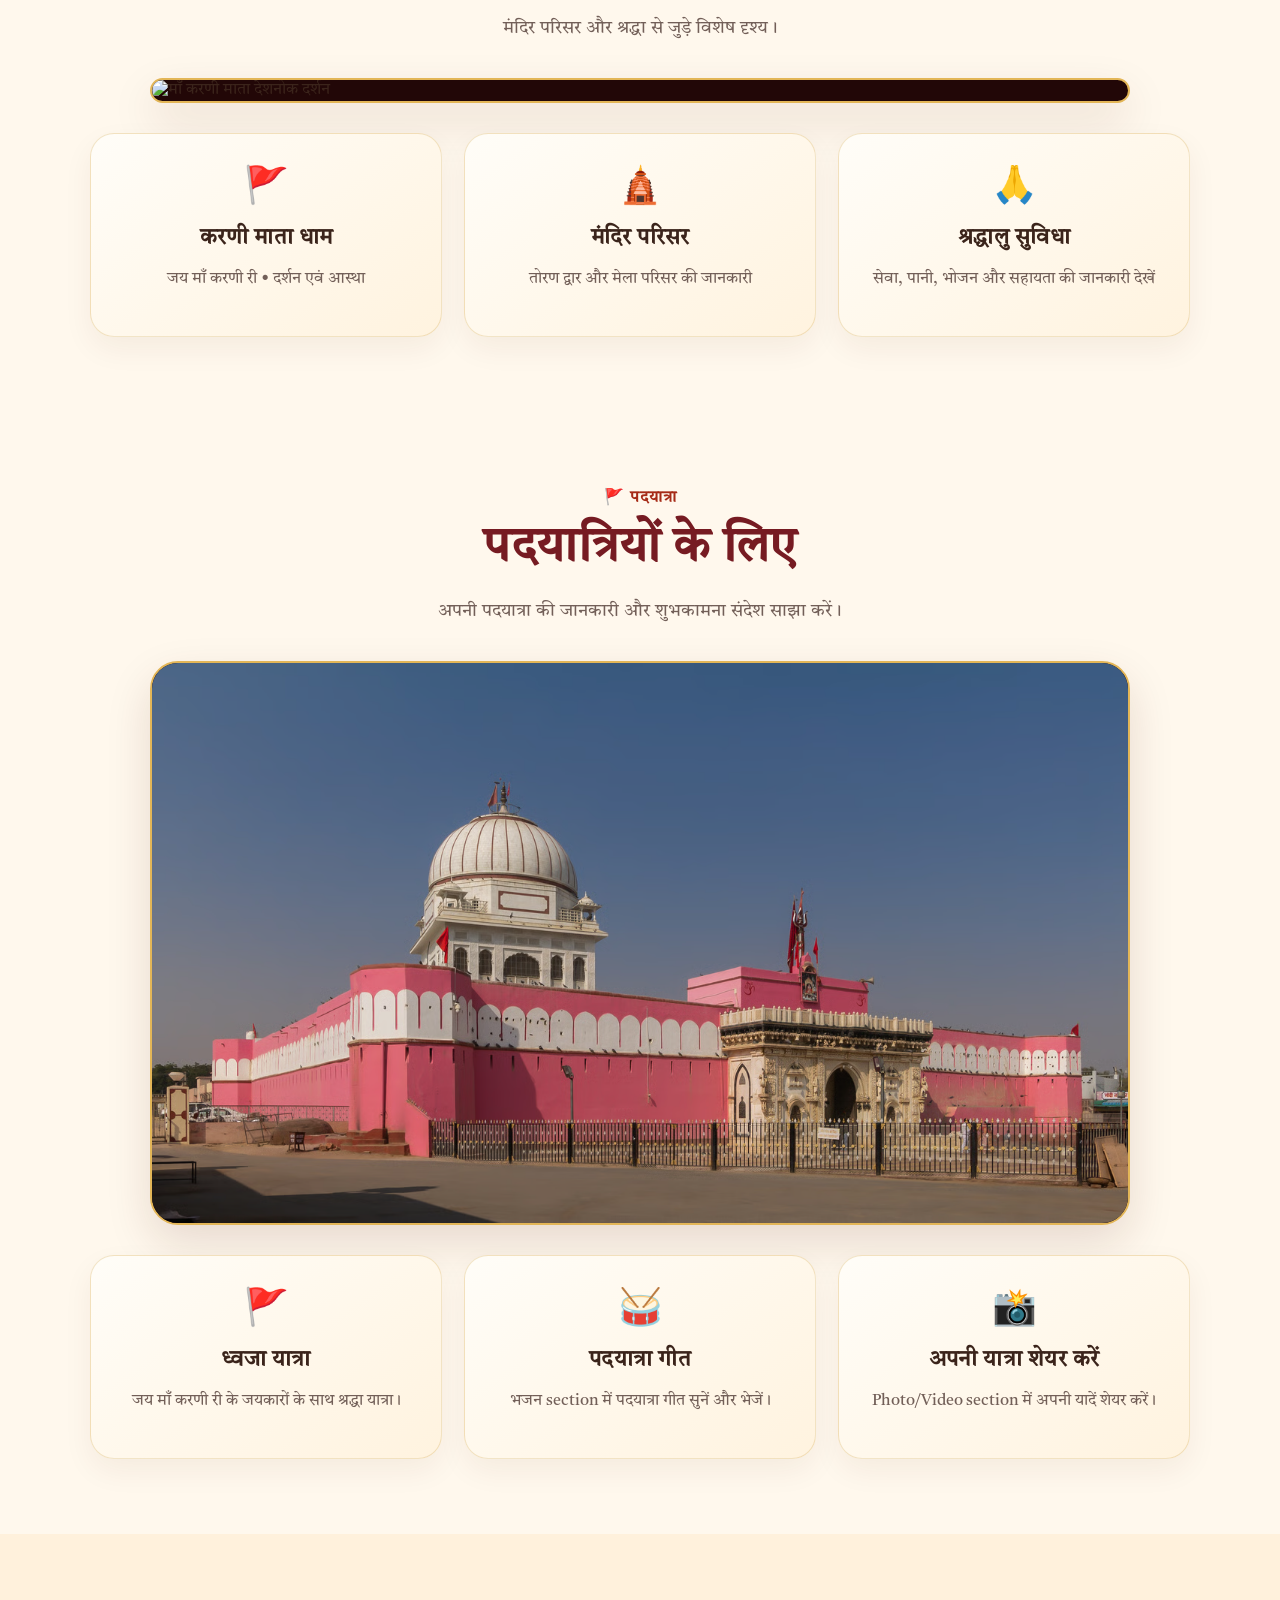
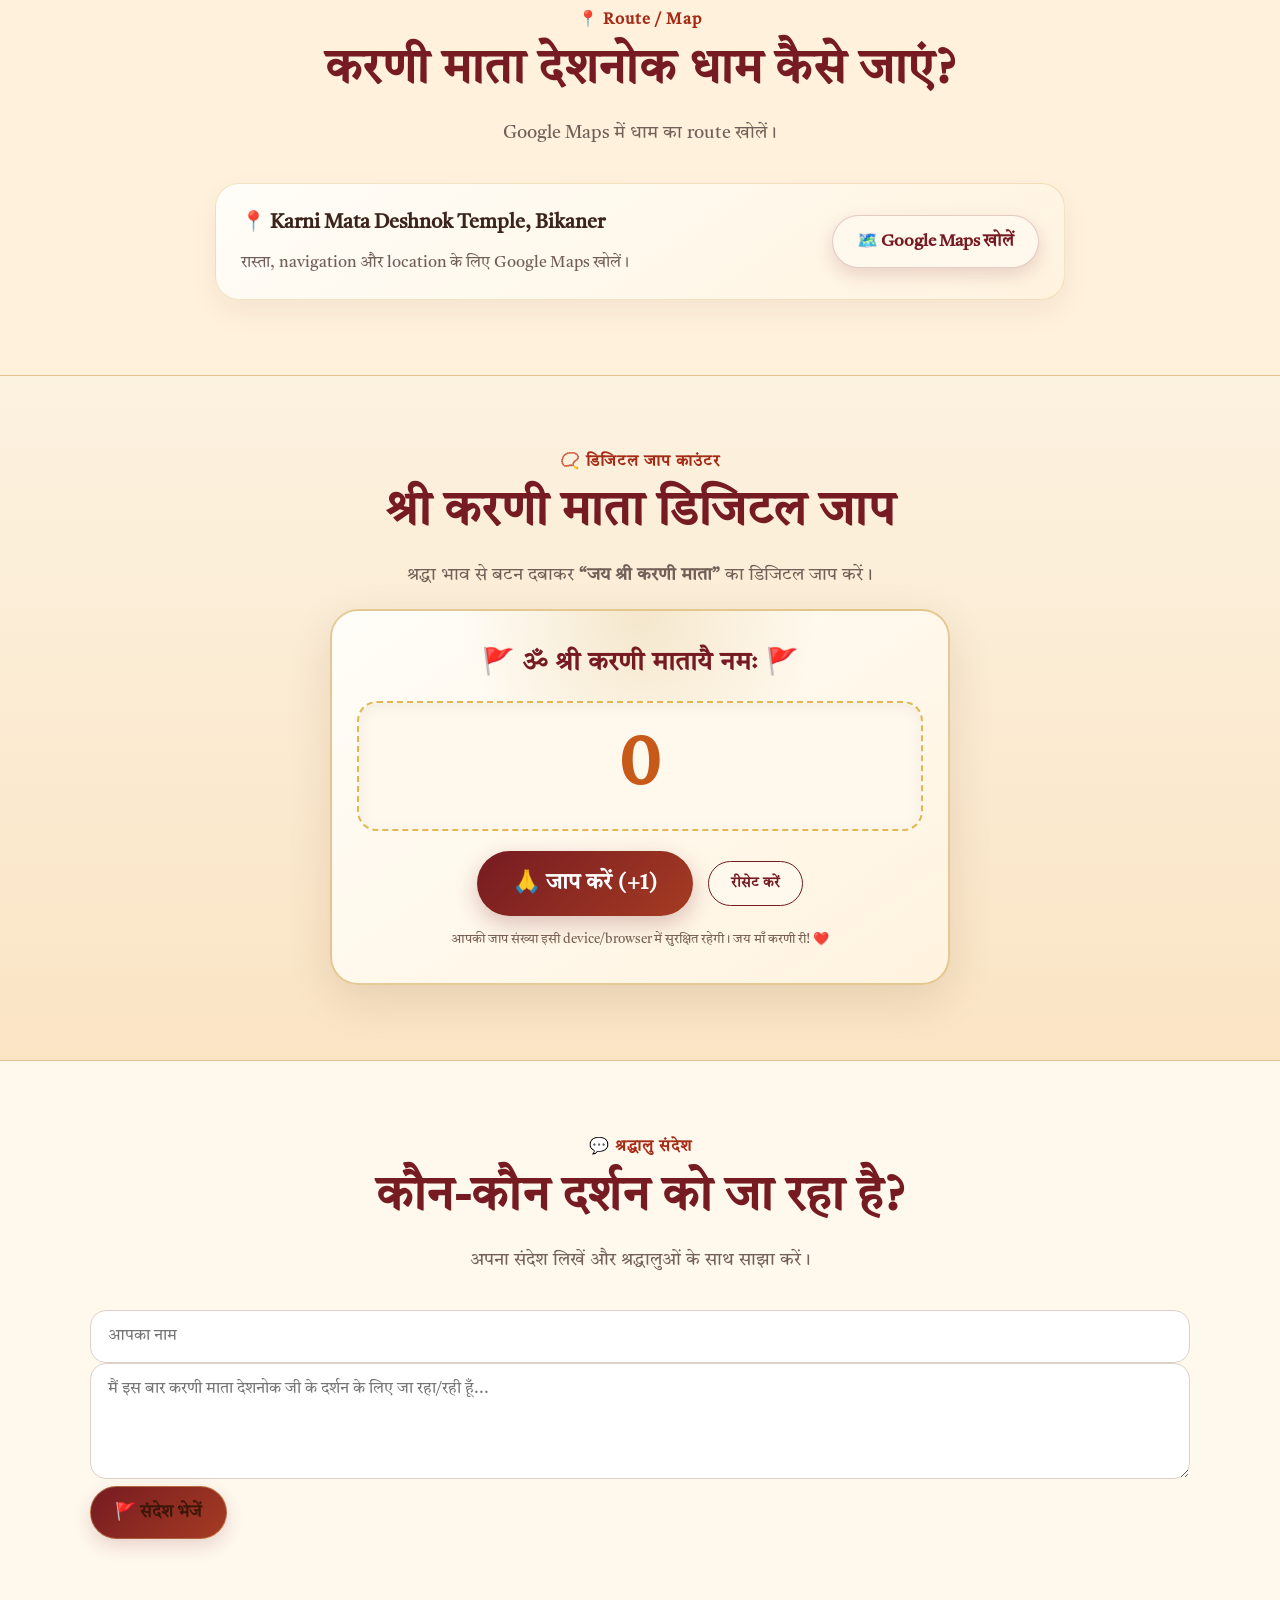
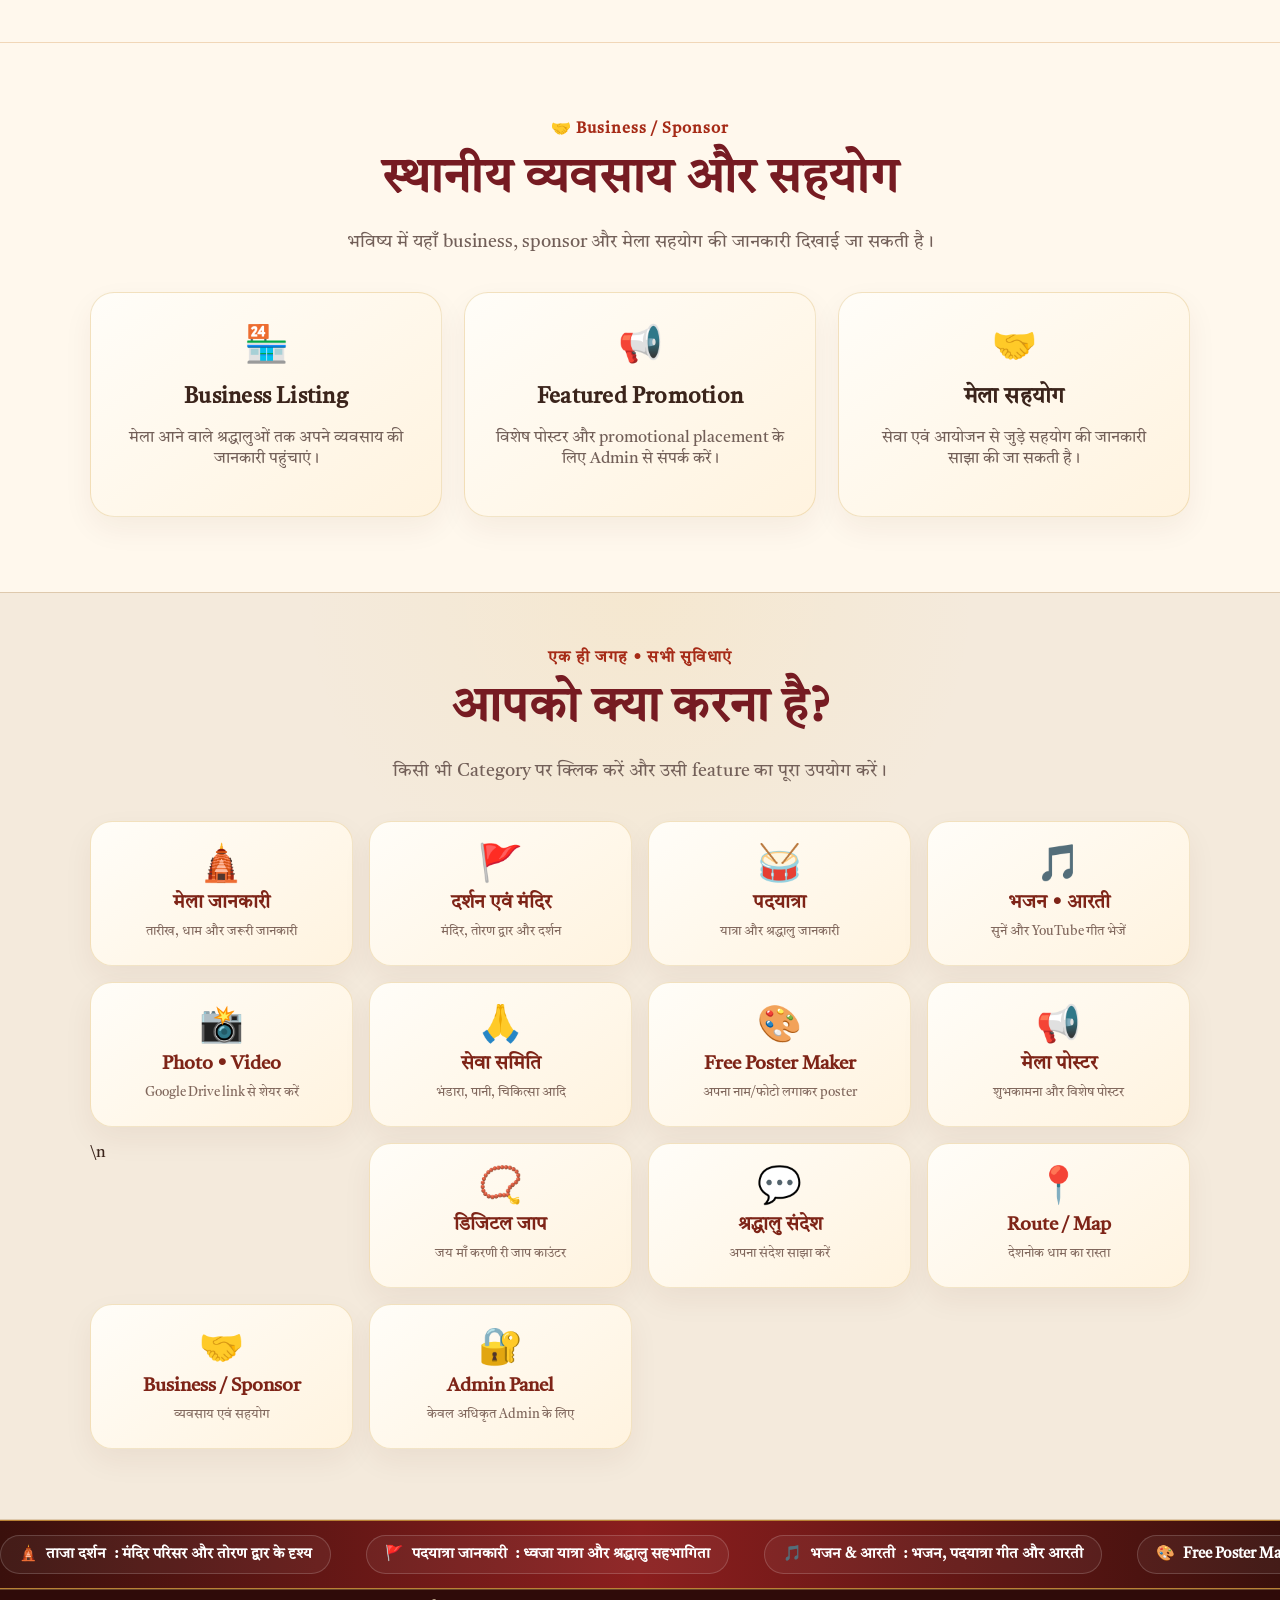
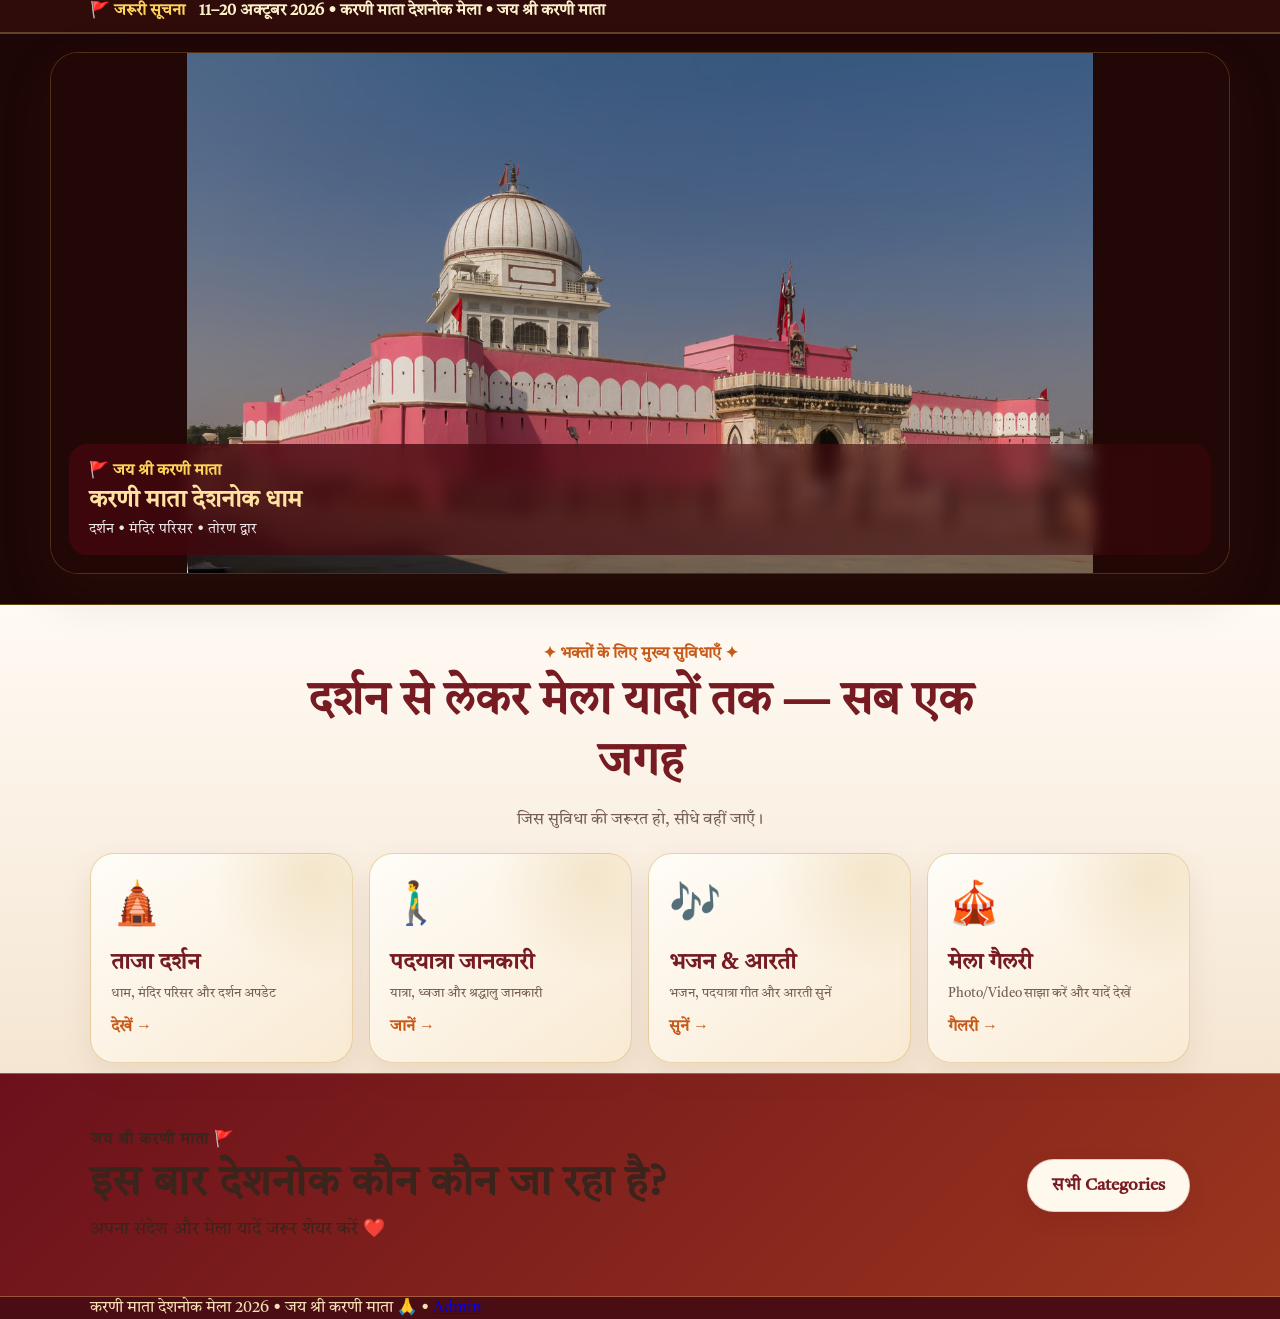
==== commit 01d4c662: "Move bhakti music player to top of mela website" ====
--- a/index.html
+++ b/index.html
@@ -30,46 +30,6 @@
   </div>
 </section>
 
-
-
-
-
-
-
-
-
-
-
-
-
-
-
-
-
-
-
-
-
-
-
-
-
-
-
-
-
-
-
-
-
-<section id="seva" class="section feature-seva"><div class="wrap"><div class="heading"><span>🙏 सेवा समिति</span><h2>आप कौन-सी सेवा दे रहे हैं?</h2><p>भंडारा, पानी, चिकित्सा, विश्राम, पदयात्री सहायता आदि की जानकारी साझा करें।</p></div><form id="sevaForm" class="form-card"><input id="sevaName" maxlength="80" placeholder="व्यक्ति / संस्था का नाम" required><select id="sevaType" required><option value="">सेवा का प्रकार चुनें</option><option>🍲 भंडारा / भोजन</option><option>💧 पानी / शीतल जल</option><option>🏥 चिकित्सा सेवा</option><option>🛏️ विश्राम / सेवा शिविर</option><option>🚩 पदयात्री सहायता</option><option>🚑 वाहन / एम्बुलेंस सहायता</option><option>अन्य सेवा</option></select><input id="sevaLocation" maxlength="150" placeholder="सेवा का स्थान" required><input id="sevaTime" maxlength="100" placeholder="दिन / समय" required><input id="sevaPhone" type="tel" maxlength="15" placeholder="मोबाइल / WhatsApp नंबर" required><textarea id="sevaNote" maxlength="300" rows="3" placeholder="सेवा की अतिरिक्त जानकारी (वैकल्पिक)"></textarea><div class="form-card seva-upload-box"><b>📸 सेवा की Photo/Video</b><p>Photo/Video upload करने पर आपकी यह जानकारी बनी रहेगी।</p><button id="sevaPhotoUploadBtn" class="btn light" type="button">📤 इसी पेज पर Photo / Video Upload करें</button><small class="upload-help">Upload window इसी page के अंदर खुलेगी।</small></div><button class="btn" type="submit">🚩 सेवा जानकारी साझा करें</button><small id="sevaStatus"></small></form><div id="sevaList" class="cards"></div></div></section>
-
-<section id="poster-maker" class="section poster-maker-section feature-poster-maker"><div class="wrap"><div class="heading"><span>🎨 Free Poster Maker</span><h2>अपनी शुभकामना पोस्टर बनाएं</h2><p>अपना नाम और चाहें तो अपनी फोटो लगाएं — सुंदर 9:16 पोस्टर तैयार करें।</p></div><div class="poster-maker-grid"><form id="wishPosterForm" class="form-card poster-maker-form" onsubmit="return false;"><input id="wishName" maxlength="80" placeholder="आपका नाम / दुकान का नाम" required><label class="file-label">📸 अपनी फोटो लगाएं (वैकल्पिक)<input id="wishPhoto" type="file" accept="image/jpeg,image/png,image/webp"></label><div class="poster-options"><select id="posterStyle" aria-label="Poster style"><option value="classic">🚩 Classic Kesariya</option><option value="royal">👑 Royal Gold</option><option value="minimal">✨ Clean Premium</option></select><select id="posterFrame" aria-label="Photo frame"><option value="gold">🟡 Golden Frame</option><option value="round">⭕ Round Frame</option><option value="simple">▢ Simple Frame</option></select></div><small class="upload-help">फोटो सिर्फ आपके poster में लगेगी; public gallery में नहीं जाएगी।</small><div id="wishPhotoPreview" class="wish-photo-preview">👤<span>अपनी फोटो यहाँ दिखाई देगी</span></div><button class="btn" type="submit">✨ Poster तैयार करें</button><small id="wishPosterStatus"></small></form><div class="poster-preview-wrap"><div class="poster-preview-head"><b>Poster Preview</b><span>9:16 • HD</span></div><canvas id="wishPosterCanvas" width="1080" height="1920" aria-label="शुभकामना पोस्टर preview"></canvas><div id="posterGate" class="poster-gate"><div><strong>📲 Free Download</strong><p>Poster download करने के लिए Instagram पर हमें Follow करें।</p><a id="instagramFollowBtn" class="btn light" href="https://www.instagram.com/bhaktbabaka5555/" target="_blank" rel="noopener">📸 Instagram Follow करें</a><button id="instagramConfirmBtn" class="btn" type="button">✅ मैंने Follow कर लिया</button></div></div><div class="poster-actions"><button id="downloadWishPoster" class="btn" type="button" disabled>⬇️ HD Poster Download</button><button id="shareWishPoster" class="btn light" type="button" disabled>🟢 WhatsApp पर Share</button></div></div></div></div></section>
-
-<section id="media" class="section soft royal-media-section feature-media"><div class="wrap"><div class="heading"><span>📸 Photo • Video</span><h2>अपनी मेला यादें सीधे गैलरी में साझा करें</h2><p>नाम, category और caption के साथ अपनी Photo/Video भेजें। Firebase upload उपलब्ध होने पर file सीधे Firebase में जाएगी; जरूरत पड़ने पर Google Drive fallback भी उपलब्ध है।</p></div><div class="royal-upload-grid"><form id="mediaForm" class="form-card royal-upload-card"><div class="upload-emblem">📸</div><h3>Public Media Uploader</h3><p class="upload-sub">Login की जरूरत नहीं • Photo / Video • Mobile friendly</p><input id="mediaName" maxlength="60" placeholder="आपका नाम" required><select id="mediaType" required><option value="photo">📸 Photo</option><option value="video">🎥 Video</option></select><select id="mediaCategory"><option value="general">🎪 मेला यादें</option><option value="padyatra">🚩 पदयात्रा</option><option value="mandir">🛕 माँ करणी दर्शन</option><option value="bhandara">🍲 भंडारा / सेवा</option></select><input id="mediaTitle" maxlength="100" placeholder="Photo / Video का title" required><input id="mediaFile" type="file" accept="image/jpeg,image/png,image/webp,video/mp4,video/webm"><input id="mediaDriveUrl" type="url" maxlength="500" placeholder="या Google Drive share link (fallback)"><textarea id="mediaCaption" maxlength="300" rows="3" placeholder="Caption / जय माँ करणी री संदेश"></textarea><div class="upload-progress"><div id="mediaProgressBar"></div></div><small id="mediaStatus" class="upload-status"></small><button class="btn royal-submit" type="submit">🚩 गैलरी में Photo / Video भेजें</button><a class="drive-fallback-link" href="https://script.google.com/macros/s/AKfycbz0YMuppBaJeoFUJjpH6MYlJ0uh_LAQBGLb0Keho0Gi1AX8dBix4ltSLCIO-4ltPqAJ/exec" target="_blank" rel="noopener">Google Drive Direct Upload खोलें →</a><small class="upload-help">Photo 15 MB तक • Video 100 MB तक</small></form><div class="royal-upload-info"><span class="mini-royal-label">🚩 श्रद्धालु मीडिया</span><h3>आपकी यादें, मेले की विरासत</h3><p>मंदिर दर्शन, पदयात्रा, भंडारा, ध्वजा या मेले का कोई सुंदर पल साझा करें।</p><div class="upload-points"><span>✓ बिना Login</span><span>✓ Mobile से Upload</span><span>✓ Photo + Video</span><span>✓ Caption सहित</span></div><div class="upload-note">यदि Firebase Storage आपके project plan में उपलब्ध नहीं है, तो ऊपर दिया गया Google Drive fallback सुरक्षित विकल्प है।</div></div></div><div class="gallery-filters" id="galleryFilters"><button class="active" data-filter="all">सभी</button><button data-filter="photo">📸 फोटो</button><button data-filter="video">🎥 वीडियो</button><button data-filter="padyatra">🚩 पदयात्रा</button><button data-filter="mandir">🛕 मंदिर दर्शन</button><button data-filter="bhandara">🍲 भंडारा</button></div><div id="mediaList" class="cards"></div></div></section>
-
-<section id="posters" class="section poster-section feature-posters"><div class="wrap"><div class="heading"><span>🚩 मेला संदेश</span><h2>मेले की हार्दिक शुभकामनाएं</h2><p>Admin द्वारा प्रकाशित विशेष पोस्टर यहाँ दिखाई देंगे।</p></div><div id="posterList" class="poster-list"><div class="poster-placeholder">🚩 जल्द ही विशेष मेला पोस्टर यहाँ दिखाई देगा।</div></div></div></section>
-
 <section id="music" class="section music-section feature-music">
 <div class="wrap">
   <div class="heading music-heading">
@@ -120,6 +80,47 @@
     <button class="btn" type="submit">🚩 भजन Playlist में भेजें</button><small id="songStatus"></small>
   </form>
 </div></section>
+
+
+
+
+
+
+
+
+
+
+
+
+
+
+
+
+
+
+
+
+
+
+
+
+
+
+
+
+
+
+
+
+
+
+<section id="seva" class="section feature-seva"><div class="wrap"><div class="heading"><span>🙏 सेवा समिति</span><h2>आप कौन-सी सेवा दे रहे हैं?</h2><p>भंडारा, पानी, चिकित्सा, विश्राम, पदयात्री सहायता आदि की जानकारी साझा करें।</p></div><form id="sevaForm" class="form-card"><input id="sevaName" maxlength="80" placeholder="व्यक्ति / संस्था का नाम" required><select id="sevaType" required><option value="">सेवा का प्रकार चुनें</option><option>🍲 भंडारा / भोजन</option><option>💧 पानी / शीतल जल</option><option>🏥 चिकित्सा सेवा</option><option>🛏️ विश्राम / सेवा शिविर</option><option>🚩 पदयात्री सहायता</option><option>🚑 वाहन / एम्बुलेंस सहायता</option><option>अन्य सेवा</option></select><input id="sevaLocation" maxlength="150" placeholder="सेवा का स्थान" required><input id="sevaTime" maxlength="100" placeholder="दिन / समय" required><input id="sevaPhone" type="tel" maxlength="15" placeholder="मोबाइल / WhatsApp नंबर" required><textarea id="sevaNote" maxlength="300" rows="3" placeholder="सेवा की अतिरिक्त जानकारी (वैकल्पिक)"></textarea><div class="form-card seva-upload-box"><b>📸 सेवा की Photo/Video</b><p>Photo/Video upload करने पर आपकी यह जानकारी बनी रहेगी।</p><button id="sevaPhotoUploadBtn" class="btn light" type="button">📤 इसी पेज पर Photo / Video Upload करें</button><small class="upload-help">Upload window इसी page के अंदर खुलेगी।</small></div><button class="btn" type="submit">🚩 सेवा जानकारी साझा करें</button><small id="sevaStatus"></small></form><div id="sevaList" class="cards"></div></div></section>
+
+<section id="poster-maker" class="section poster-maker-section feature-poster-maker"><div class="wrap"><div class="heading"><span>🎨 Free Poster Maker</span><h2>अपनी शुभकामना पोस्टर बनाएं</h2><p>अपना नाम और चाहें तो अपनी फोटो लगाएं — सुंदर 9:16 पोस्टर तैयार करें।</p></div><div class="poster-maker-grid"><form id="wishPosterForm" class="form-card poster-maker-form" onsubmit="return false;"><input id="wishName" maxlength="80" placeholder="आपका नाम / दुकान का नाम" required><label class="file-label">📸 अपनी फोटो लगाएं (वैकल्पिक)<input id="wishPhoto" type="file" accept="image/jpeg,image/png,image/webp"></label><div class="poster-options"><select id="posterStyle" aria-label="Poster style"><option value="classic">🚩 Classic Kesariya</option><option value="royal">👑 Royal Gold</option><option value="minimal">✨ Clean Premium</option></select><select id="posterFrame" aria-label="Photo frame"><option value="gold">🟡 Golden Frame</option><option value="round">⭕ Round Frame</option><option value="simple">▢ Simple Frame</option></select></div><small class="upload-help">फोटो सिर्फ आपके poster में लगेगी; public gallery में नहीं जाएगी।</small><div id="wishPhotoPreview" class="wish-photo-preview">👤<span>अपनी फोटो यहाँ दिखाई देगी</span></div><button class="btn" type="submit">✨ Poster तैयार करें</button><small id="wishPosterStatus"></small></form><div class="poster-preview-wrap"><div class="poster-preview-head"><b>Poster Preview</b><span>9:16 • HD</span></div><canvas id="wishPosterCanvas" width="1080" height="1920" aria-label="शुभकामना पोस्टर preview"></canvas><div id="posterGate" class="poster-gate"><div><strong>📲 Free Download</strong><p>Poster download करने के लिए Instagram पर हमें Follow करें।</p><a id="instagramFollowBtn" class="btn light" href="https://www.instagram.com/bhaktbabaka5555/" target="_blank" rel="noopener">📸 Instagram Follow करें</a><button id="instagramConfirmBtn" class="btn" type="button">✅ मैंने Follow कर लिया</button></div></div><div class="poster-actions"><button id="downloadWishPoster" class="btn" type="button" disabled>⬇️ HD Poster Download</button><button id="shareWishPoster" class="btn light" type="button" disabled>🟢 WhatsApp पर Share</button></div></div></div></div></section>
+
+<section id="media" class="section soft royal-media-section feature-media"><div class="wrap"><div class="heading"><span>📸 Photo • Video</span><h2>अपनी मेला यादें सीधे गैलरी में साझा करें</h2><p>नाम, category और caption के साथ अपनी Photo/Video भेजें। Firebase upload उपलब्ध होने पर file सीधे Firebase में जाएगी; जरूरत पड़ने पर Google Drive fallback भी उपलब्ध है।</p></div><div class="royal-upload-grid"><form id="mediaForm" class="form-card royal-upload-card"><div class="upload-emblem">📸</div><h3>Public Media Uploader</h3><p class="upload-sub">Login की जरूरत नहीं • Photo / Video • Mobile friendly</p><input id="mediaName" maxlength="60" placeholder="आपका नाम" required><select id="mediaType" required><option value="photo">📸 Photo</option><option value="video">🎥 Video</option></select><select id="mediaCategory"><option value="general">🎪 मेला यादें</option><option value="padyatra">🚩 पदयात्रा</option><option value="mandir">🛕 माँ करणी दर्शन</option><option value="bhandara">🍲 भंडारा / सेवा</option></select><input id="mediaTitle" maxlength="100" placeholder="Photo / Video का title" required><input id="mediaFile" type="file" accept="image/jpeg,image/png,image/webp,video/mp4,video/webm"><input id="mediaDriveUrl" type="url" maxlength="500" placeholder="या Google Drive share link (fallback)"><textarea id="mediaCaption" maxlength="300" rows="3" placeholder="Caption / जय माँ करणी री संदेश"></textarea><div class="upload-progress"><div id="mediaProgressBar"></div></div><small id="mediaStatus" class="upload-status"></small><button class="btn royal-submit" type="submit">🚩 गैलरी में Photo / Video भेजें</button><a class="drive-fallback-link" href="https://script.google.com/macros/s/AKfycbz0YMuppBaJeoFUJjpH6MYlJ0uh_LAQBGLb0Keho0Gi1AX8dBix4ltSLCIO-4ltPqAJ/exec" target="_blank" rel="noopener">Google Drive Direct Upload खोलें →</a><small class="upload-help">Photo 15 MB तक • Video 100 MB तक</small></form><div class="royal-upload-info"><span class="mini-royal-label">🚩 श्रद्धालु मीडिया</span><h3>आपकी यादें, मेले की विरासत</h3><p>मंदिर दर्शन, पदयात्रा, भंडारा, ध्वजा या मेले का कोई सुंदर पल साझा करें।</p><div class="upload-points"><span>✓ बिना Login</span><span>✓ Mobile से Upload</span><span>✓ Photo + Video</span><span>✓ Caption सहित</span></div><div class="upload-note">यदि Firebase Storage आपके project plan में उपलब्ध नहीं है, तो ऊपर दिया गया Google Drive fallback सुरक्षित विकल्प है।</div></div></div><div class="gallery-filters" id="galleryFilters"><button class="active" data-filter="all">सभी</button><button data-filter="photo">📸 फोटो</button><button data-filter="video">🎥 वीडियो</button><button data-filter="padyatra">🚩 पदयात्रा</button><button data-filter="mandir">🛕 मंदिर दर्शन</button><button data-filter="bhandara">🍲 भंडारा</button></div><div id="mediaList" class="cards"></div></div></section>
+
+<section id="posters" class="section poster-section feature-posters"><div class="wrap"><div class="heading"><span>🚩 मेला संदेश</span><h2>मेले की हार्दिक शुभकामनाएं</h2><p>Admin द्वारा प्रकाशित विशेष पोस्टर यहाँ दिखाई देंगे।</p></div><div id="posterList" class="poster-list"><div class="poster-placeholder">🚩 जल्द ही विशेष मेला पोस्टर यहाँ दिखाई देगा।</div></div></div></section>
 
 <section id="info" class="wrap section"><div class="heading"><span>🛕 मेला जानकारी</span><h2>करणी माता देशनोक मेला 2026</h2><p>भक्ति, दर्शन और मेले से जुड़ी जानकारी एक जगह।</p></div><div class="grid"><article><b>📅</b><h3>तारीख</h3><p>11–20 अक्टूबर 2026</p></article><article><b>🚩</b><h3>पदयात्रा</h3><p>ध्वजा यात्रा और श्रद्धालु सहभागिता</p></article><article><b>📍</b><h3>स्थान</h3><p>करणी माता देशनोक धाम, बीकानेर</p></article></div></section>
 
--- a/style.css
+++ b/style.css
@@ -369,3 +369,40 @@
 /* 🐪 emoji faces left; flip only the camel so it travels naturally toward the right. */
 .nostalgia-cart-icon{display:inline-block;transform:scaleX(-1)}
 .nostalgia-cart-body{display:inline-block}
+
+
+/* MA KARANI PREMIUM MUSIC PLAYER */
+.feature-music{background:radial-gradient(circle at 50% 0%,#fff1cf 0%,#fff8ee 32%,#fffaf4 72%);position:relative;overflow:hidden}
+.feature-music:before{content:"";position:absolute;width:420px;height:420px;border-radius:50%;left:-220px;top:180px;background:#f3b83f18;filter:blur(4px)}
+.music-heading{position:relative}
+.royal-music-player{position:relative;isolation:isolate;max-width:940px;margin:0 auto;background:linear-gradient(145deg,#210607,#4e0e12 52%,#260708);border:1px solid #d9a84e;border-radius:32px;padding:20px;box-shadow:0 28px 70px #4b180c30,inset 0 1px #ffd97944;color:#fff;overflow:hidden}
+.music-glow{position:absolute;width:430px;height:430px;border-radius:50%;right:-160px;top:-180px;background:#f7b93e20;filter:blur(8px);z-index:-1}
+.player-topbar,.player-bottom{display:flex;align-items:center;justify-content:space-between;gap:12px;font-size:13px}
+.live-pill{display:inline-flex;align-items:center;gap:7px;background:#ffffff12;border:1px solid #ffd56a55;border-radius:999px;padding:7px 12px;color:#ffe0a0;font-weight:800}
+.live-pill i{width:8px;height:8px;border-radius:50%;background:#ffb21f;box-shadow:0 0 12px #ffb21f;animation:musicPulse 1.2s infinite}
+.player-location{color:#f7dca6}
+@keyframes musicPulse{50%{opacity:.35;transform:scale(.8)}}
+.royal-now-playing{padding:22px 6px 18px;display:flex;align-items:center;gap:18px}
+.album-art{width:82px;height:82px;flex:0 0 82px;border-radius:50%;position:relative;display:grid;place-items:center;background:radial-gradient(circle,#ffd76c 0 10%,#5d1517 11% 33%,#e0a640 34% 37%,#240607 38% 100%);box-shadow:0 0 0 3px #e5b75766,0 12px 30px #0007;animation:albumSpin 10s linear infinite}
+.album-ring{position:absolute;inset:9px;border:1px dashed #ffd97999;border-radius:50%}
+.album-symbol{font-size:28px}.album-label{position:absolute;bottom:-8px;right:-7px;background:#f2b73e;color:#4a130b;font-size:10px;font-weight:900;border-radius:99px;padding:3px 7px;border:2px solid #3a0a0d}
+@keyframes albumSpin{to{transform:rotate(360deg)}}
+.now-copy{min-width:0;flex:1}.now-copy small{display:block;color:#d8a35d;font-weight:800;font-size:12px}.now-copy b{display:block;font-size:clamp(20px,3vw,27px);margin:3px 0;white-space:nowrap;overflow:hidden;text-overflow:ellipsis}.now-copy span{display:block;color:#e8cfa9;font-size:14px}
+.player-blessing{display:flex;flex-direction:column;align-items:center;color:#ffd66b;font-size:25px}.player-blessing span{font-size:11px;white-space:nowrap;margin-top:4px}
+.mini-eq{height:20px;display:flex;align-items:end;gap:3px;margin-top:7px}.mini-eq i{display:block;width:4px;border-radius:4px;background:#f2b73e;animation:eq 1s ease-in-out infinite alternate}.mini-eq i:nth-child(1){height:8px}.mini-eq i:nth-child(2){height:16px;animation-delay:.2s}.mini-eq i:nth-child(3){height:11px;animation-delay:.4s}.mini-eq i:nth-child(4){height:18px;animation-delay:.1s}.mini-eq i:nth-child(5){height:9px;animation-delay:.3s}.mini-eq i:nth-child(6){height:14px;animation-delay:.5s}@keyframes eq{to{transform:scaleY(.45);opacity:.55}}
+.royal-youtube-box{aspect-ratio:16/9;border:1px solid #ffd56a44;border-radius:22px;background:#100303;box-shadow:inset 0 0 35px #0008;position:relative}
+.royal-youtube-box iframe{position:absolute;inset:0;width:100%;height:100%;border:0}
+.royal-youtube-box .youtube-sound-btn{bottom:14px;right:14px;background:#4f1015dd;border-color:#ffd56a88;color:#ffe5a7;backdrop-filter:blur(8px)}
+.youtube-placeholder{display:flex;flex-direction:column;align-items:center;gap:8px;color:#ffe3a1}.youtube-placeholder .play-orb{width:68px;height:68px;border-radius:50%;display:grid;place-items:center;background:linear-gradient(145deg,#ffd25d,#e99b20);color:#54100d;font-size:26px;box-shadow:0 0 0 9px #ffd56a18,0 12px 30px #0005}.youtube-placeholder strong{font-size:19px}.youtube-placeholder span{font-size:13px;color:#cdb494}
+.player-bottom{padding:12px 5px 1px;color:#cba77b}.player-bottom span:last-child{color:#f5d98f;font-weight:700}
+.royal-music-tabs{margin:28px auto 18px}.royal-music-tabs button{transition:.2s transform,.2s box-shadow}.royal-music-tabs button:hover{transform:translateY(-2px);box-shadow:0 8px 18px #4b180c16}
+.playlist-title{max-width:940px;margin:0 auto 13px;display:flex;align-items:center;gap:12px;padding:15px 18px;background:#fff;border:1px solid #eadfd6;border-radius:18px;box-shadow:0 10px 28px #4b180c0b}
+.playlist-title>span{font-size:25px}.playlist-title b{display:block;font-size:18px;color:#6e1b16}.playlist-title small{display:block;color:#8a7066;margin-top:2px}.playlist-title em{margin-left:auto;font-style:normal;background:#fff0d4;color:#8b1e1e;border-radius:99px;padding:7px 12px;font-size:12px;font-weight:900}
+.royal-song-list{max-width:940px}
+.royal-song-list .song-card{position:relative;overflow:hidden;padding:16px 18px 16px 14px;border-radius:20px;transition:.2s transform,.2s box-shadow,.2s border-color}
+.royal-song-list .song-card:before{content:"";width:4px;position:absolute;left:0;top:0;bottom:0;background:linear-gradient(#f5c34e,#8b1e1e)}
+.royal-song-list .song-card:hover{transform:translateY(-2px);box-shadow:0 15px 30px #4b180c14;border-color:#e0bc76}
+.song-card-main{display:flex;align-items:center;gap:13px;min-width:0}.song-number{width:40px;height:40px;border-radius:50%;display:grid;place-items:center;background:#fff0d4;color:#8b1e1e;font-weight:900;flex:0 0 40px}.song-meta{min-width:0}.song-meta h3{white-space:nowrap;overflow:hidden;text-overflow:ellipsis}.song-card.playing{border-color:#dcae4b;background:linear-gradient(90deg,#fff8e9,#fff)}
+.royal-song-form{max-width:940px;margin-top:28px;border-radius:24px;background:linear-gradient(145deg,#fff,#fff8ee);border-color:#e8d2ad}
+.song-form-head{display:flex;gap:12px;align-items:center}.song-form-head>span{font-size:35px}.song-form-head h3{margin:0}.song-form-head p{margin:3px 0 0;color:#80675c;font-size:13px}
+@media(max-width:650px){.royal-music-player{padding:13px;border-radius:24px}.royal-now-playing{padding:17px 4px}.album-art{width:65px;height:65px;flex-basis:65px}.album-symbol{font-size:22px}.player-blessing{display:none}.player-bottom{font-size:11px}.playlist-title{padding:13px}.playlist-title em{padding:6px 9px}.song-card-main{gap:9px}.song-number{width:34px;height:34px;flex-basis:34px}.royal-song-list .song-card{padding:14px 13px}.song-meta h3{font-size:17px}.royal-youtube-box{aspect-ratio:16/10}}
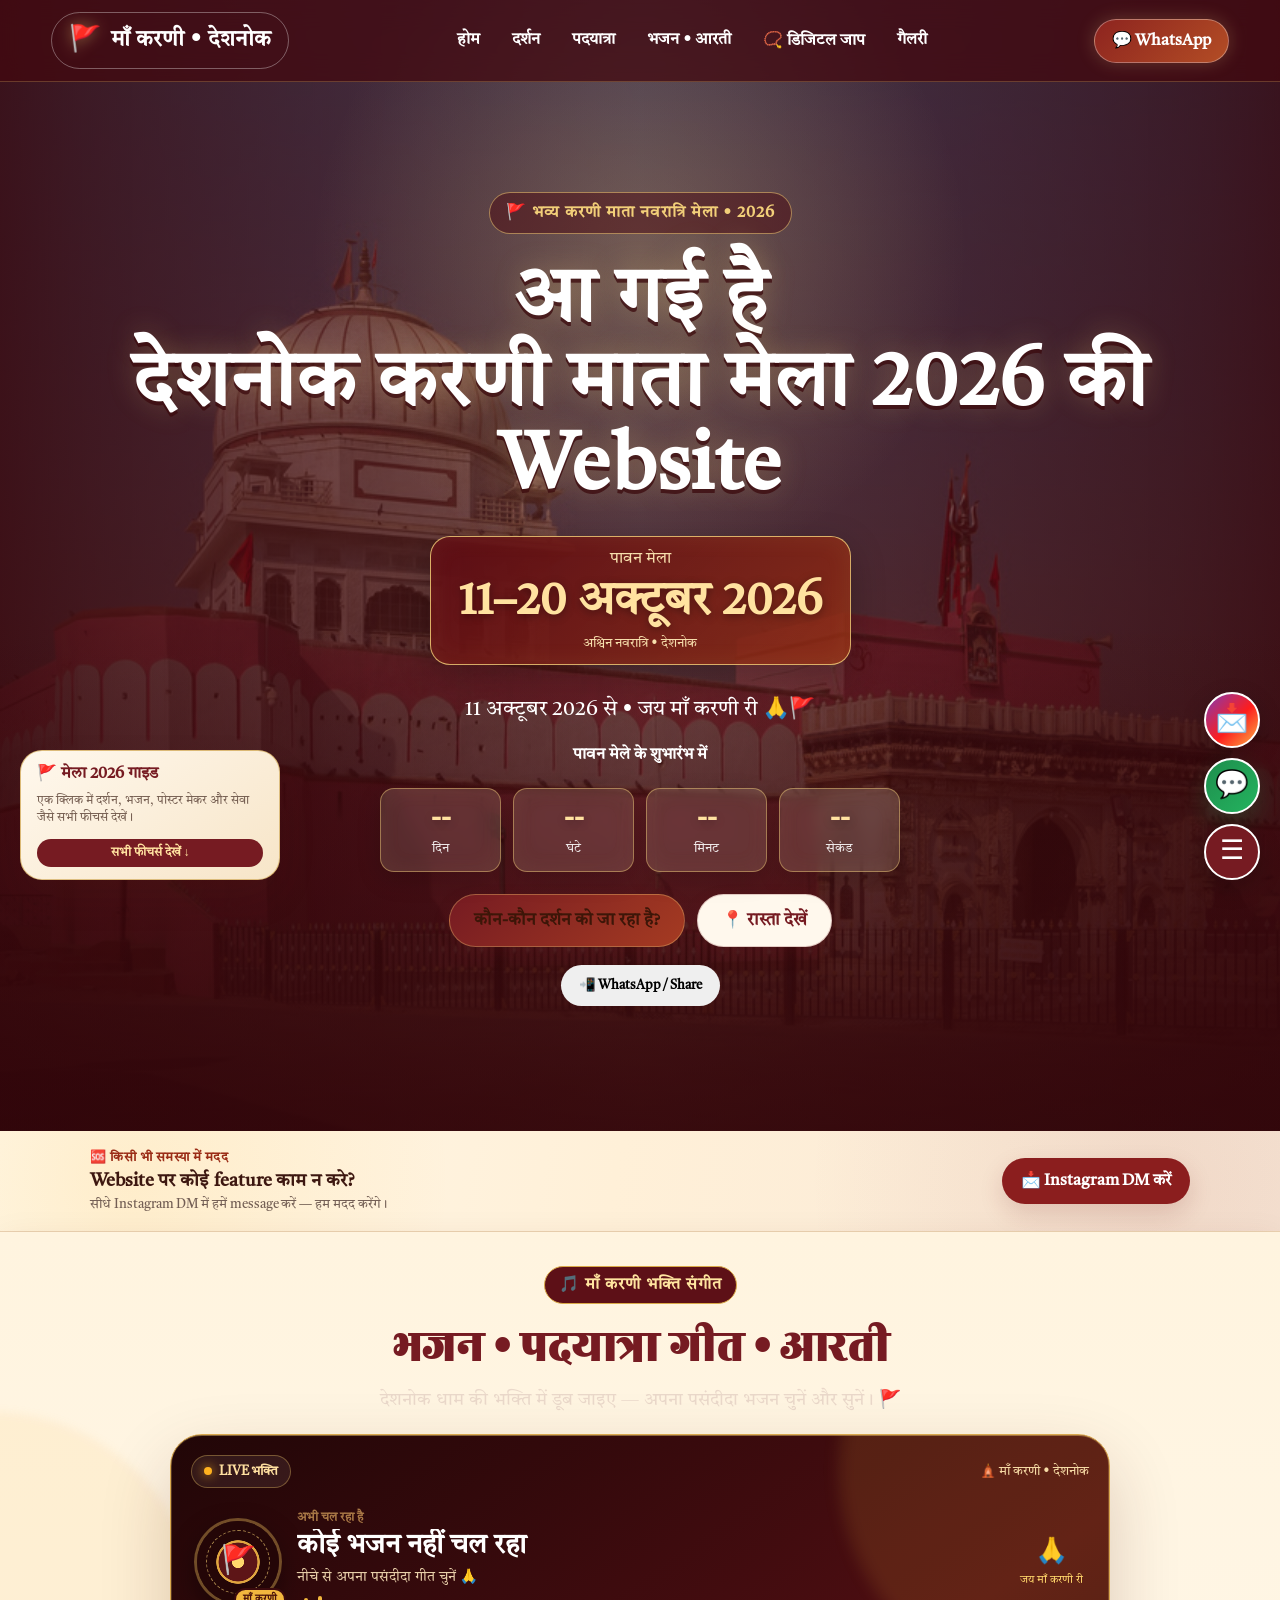
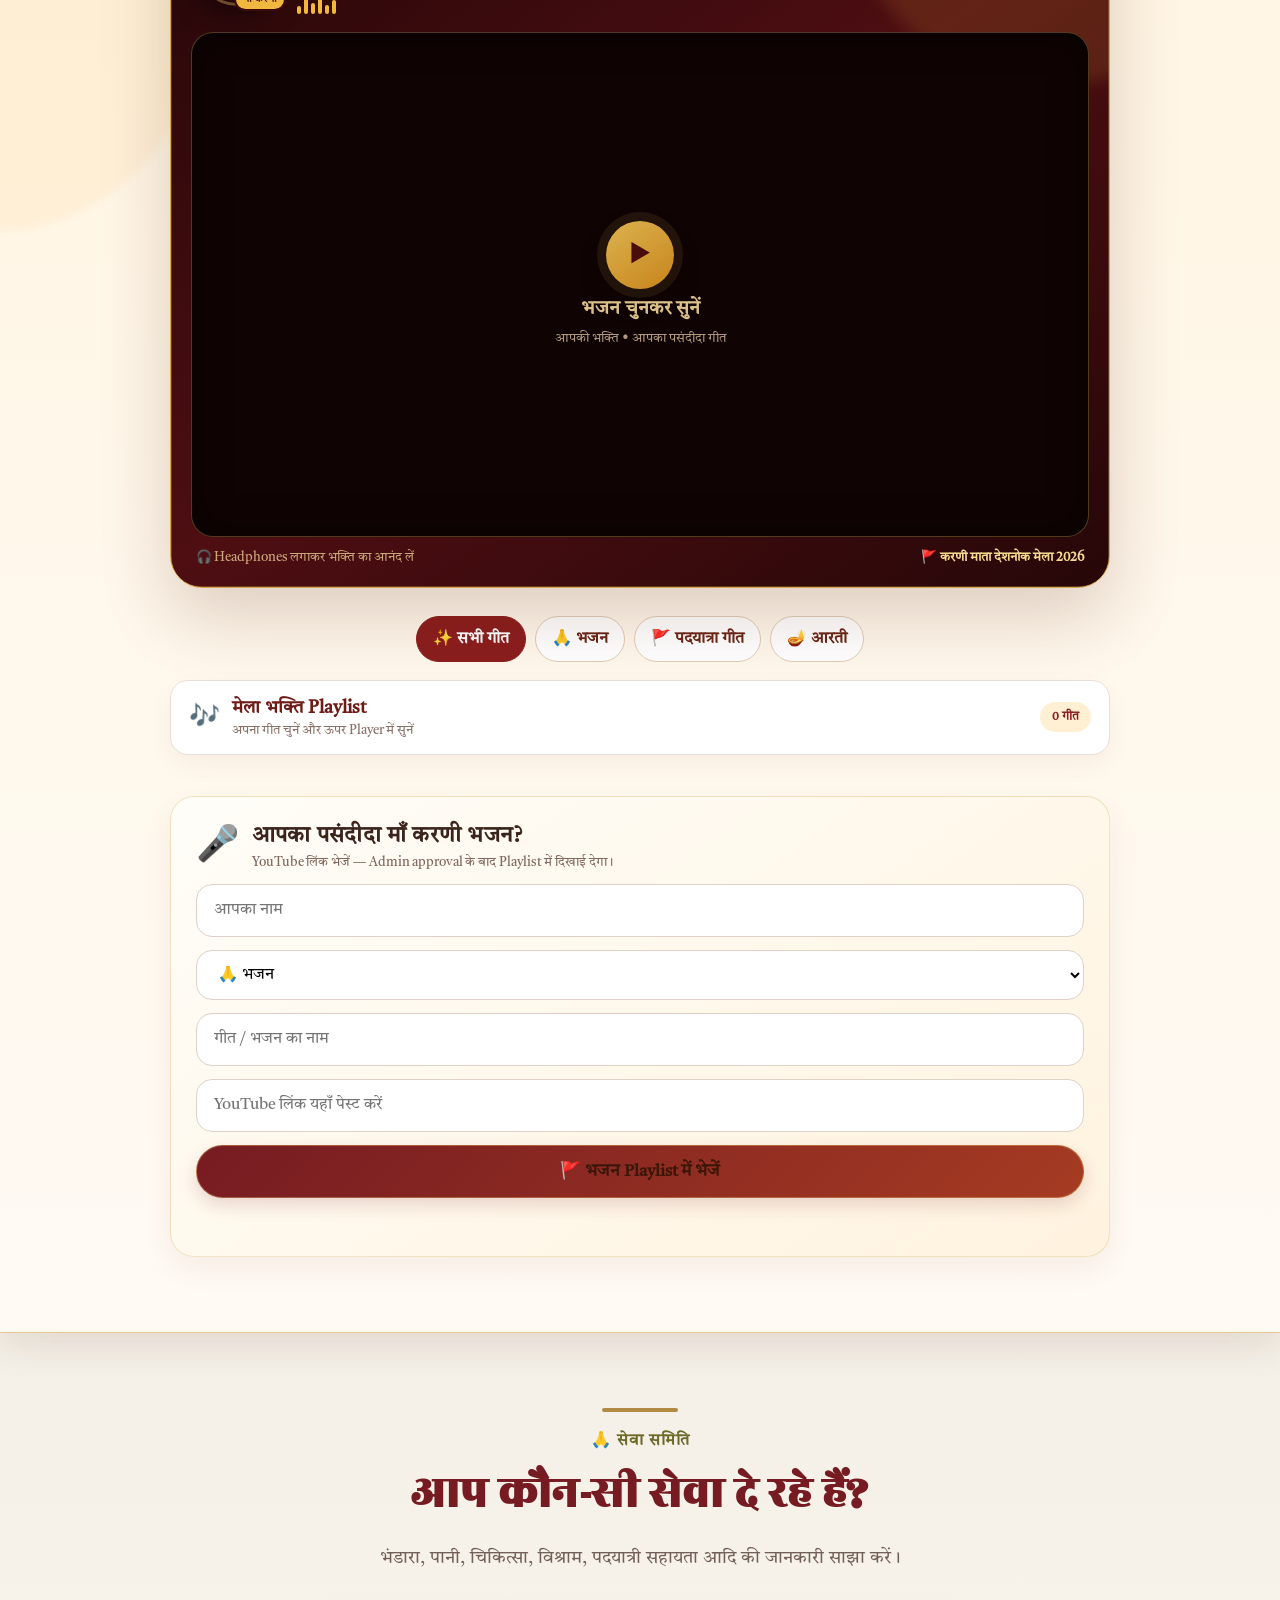
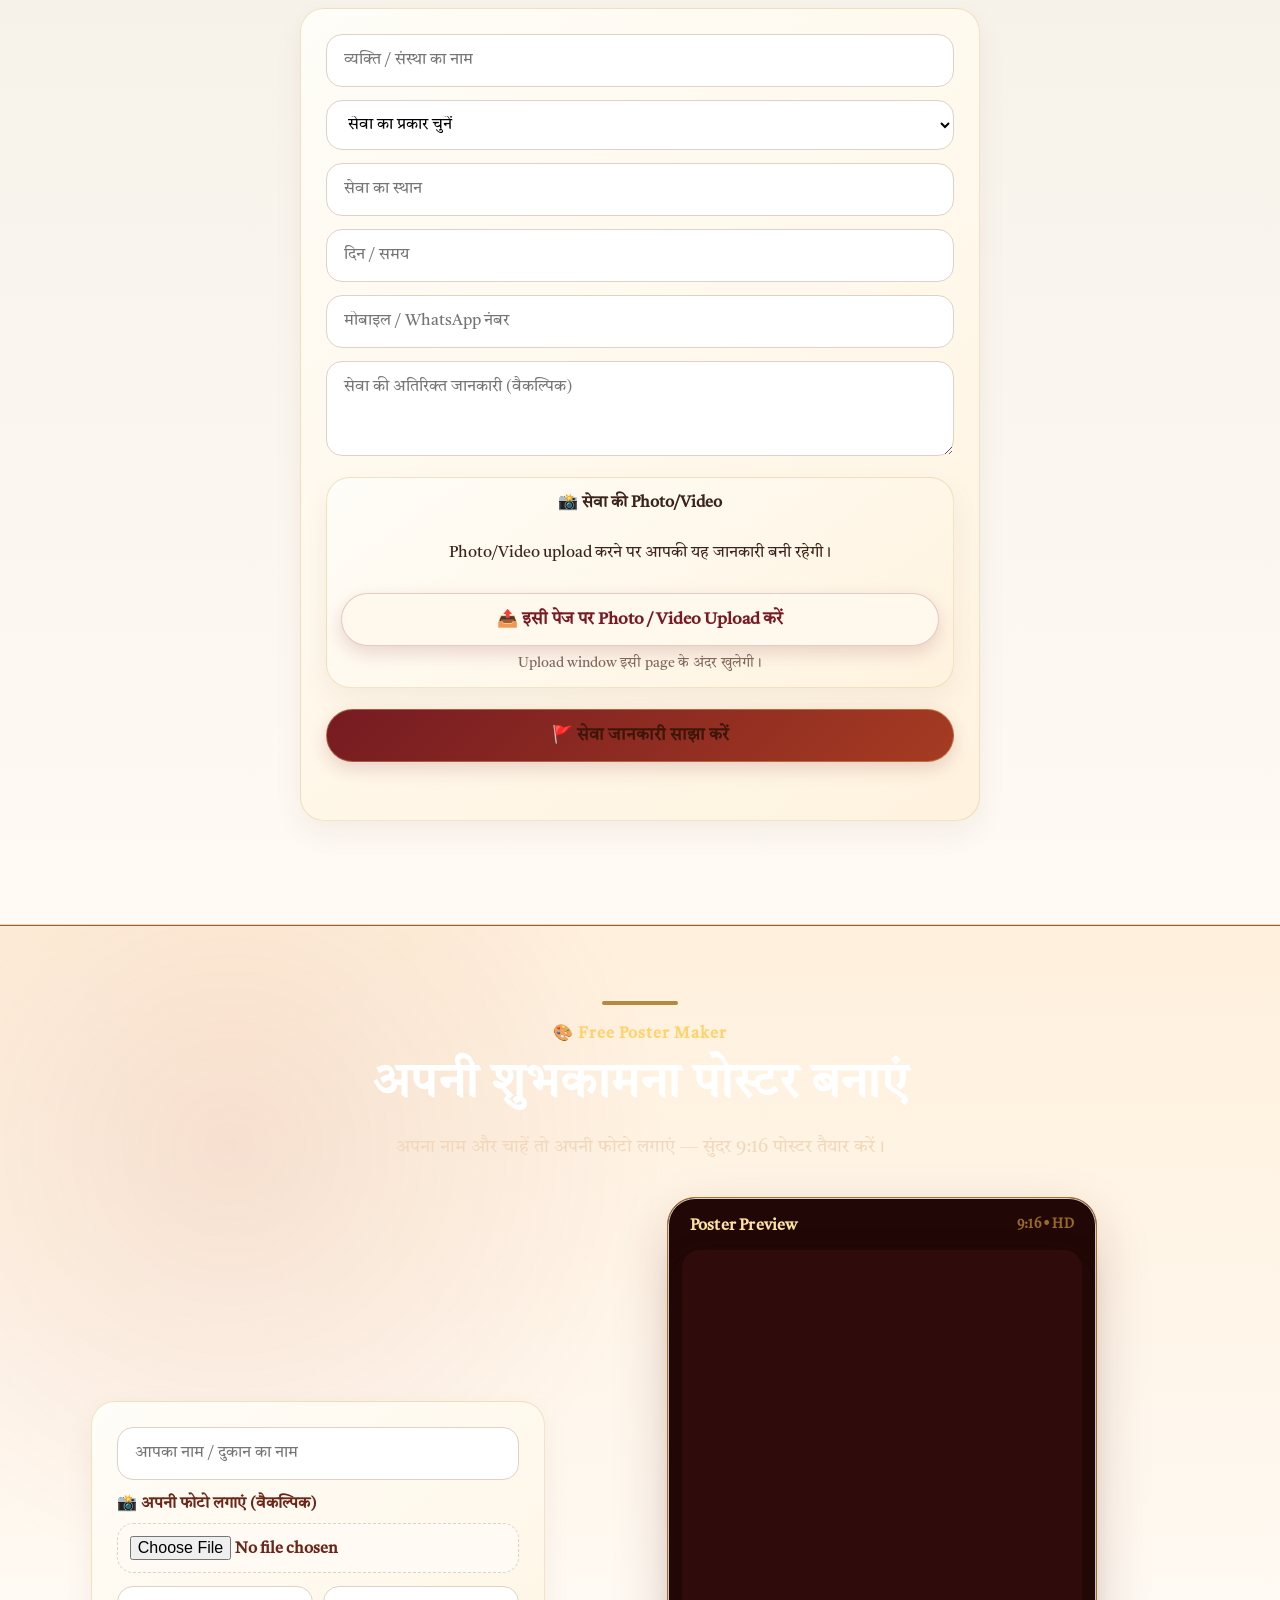
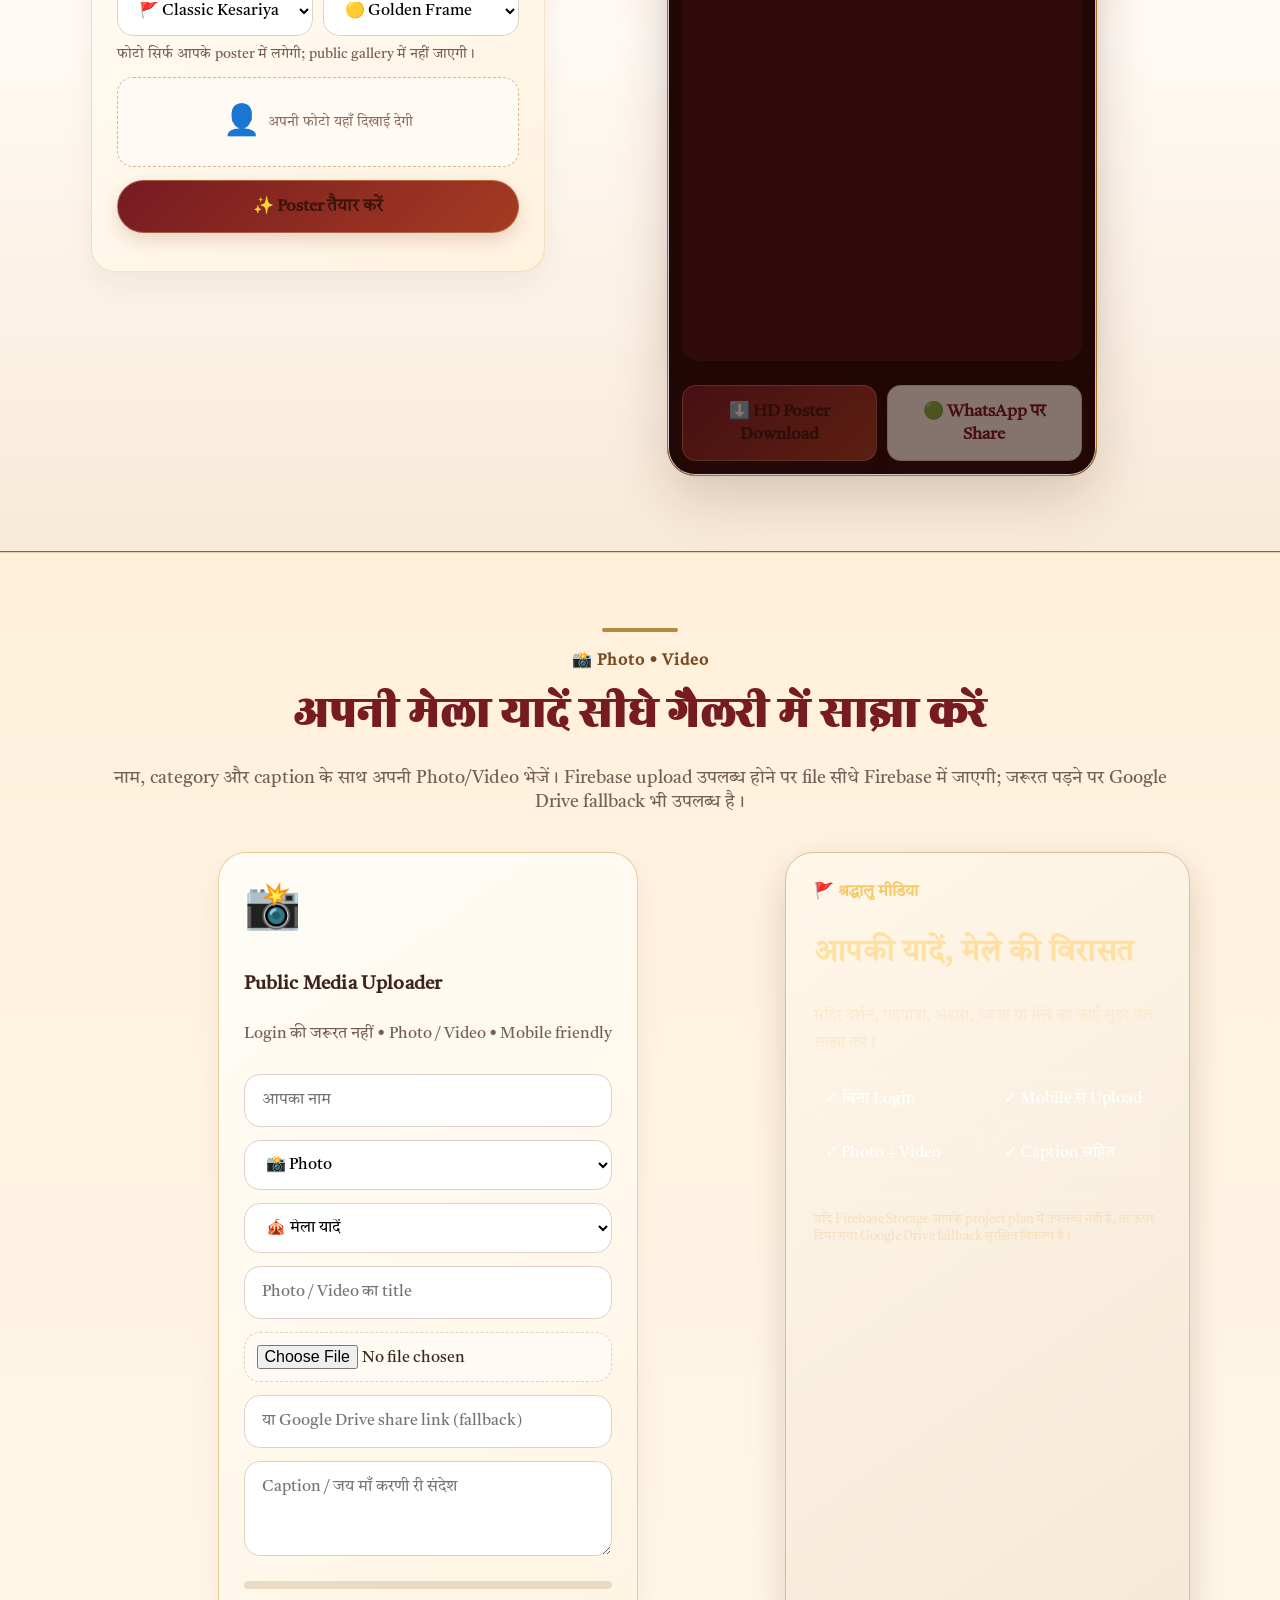
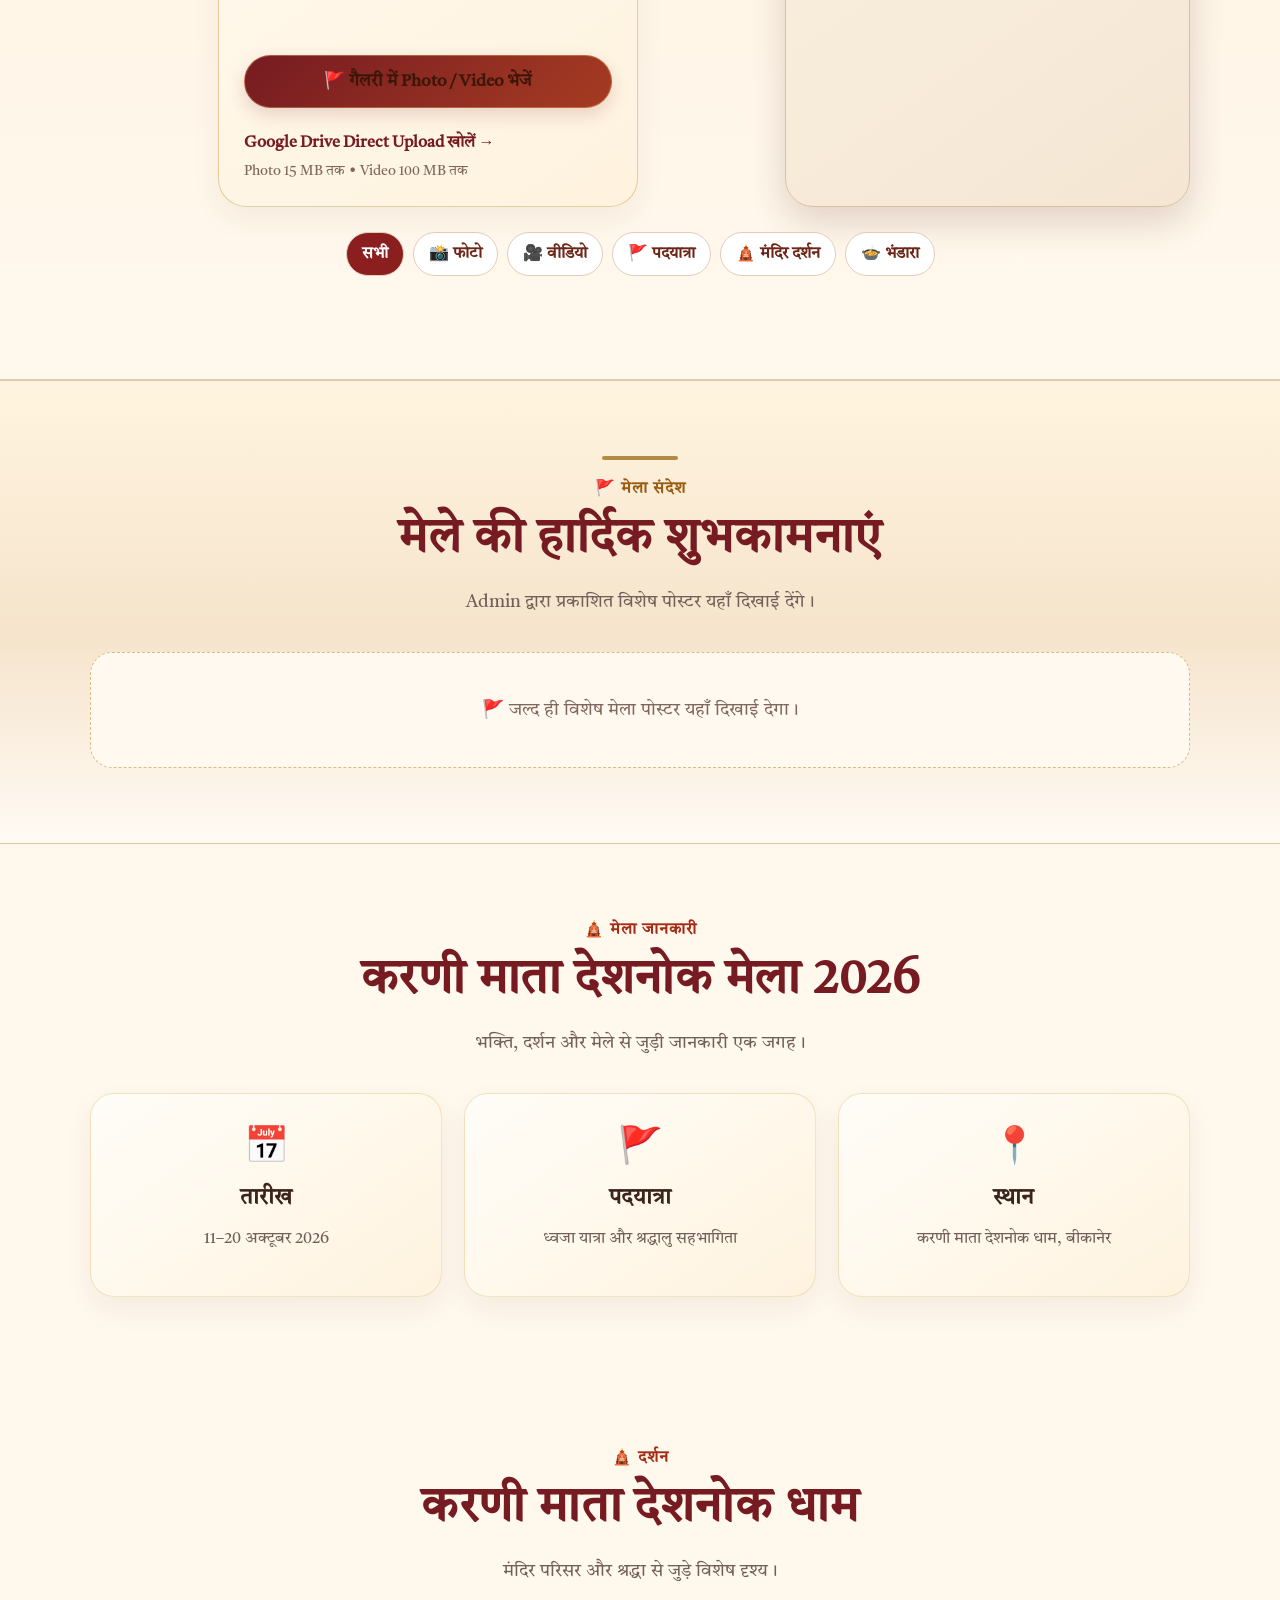
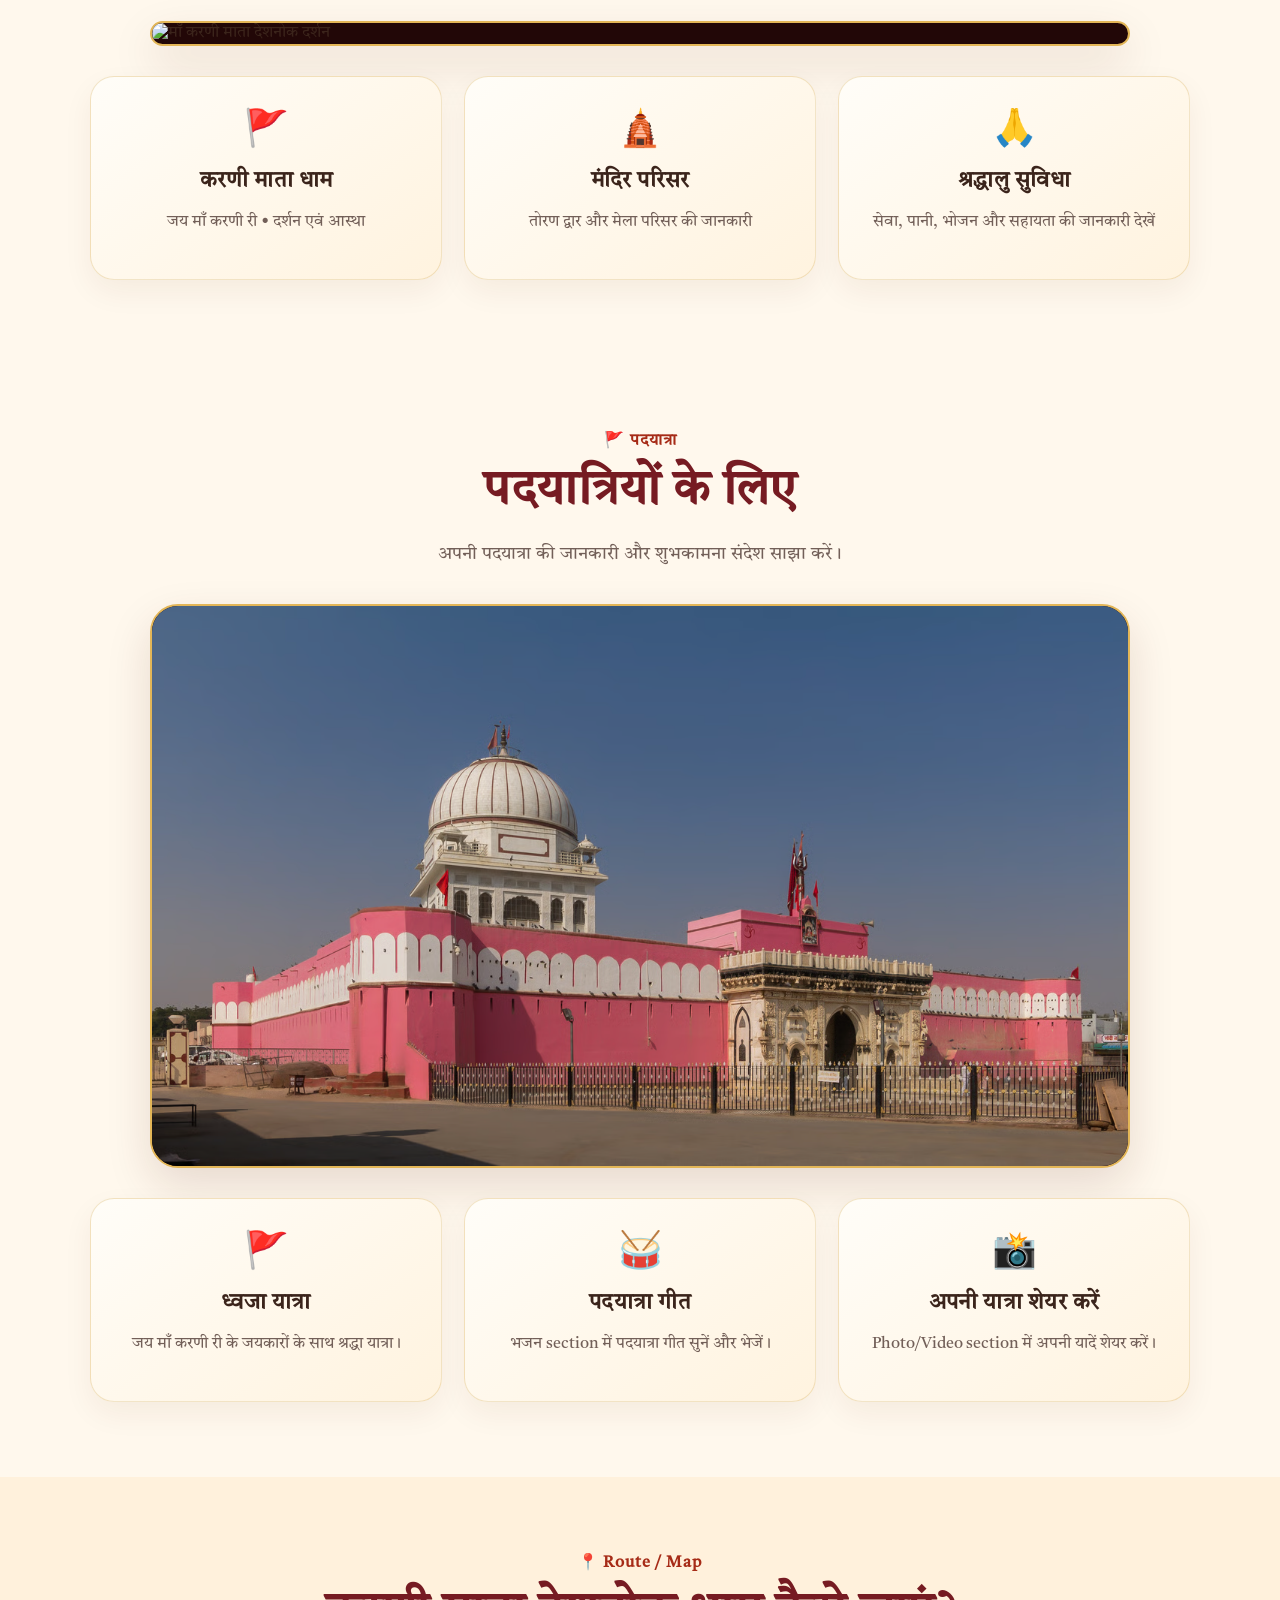
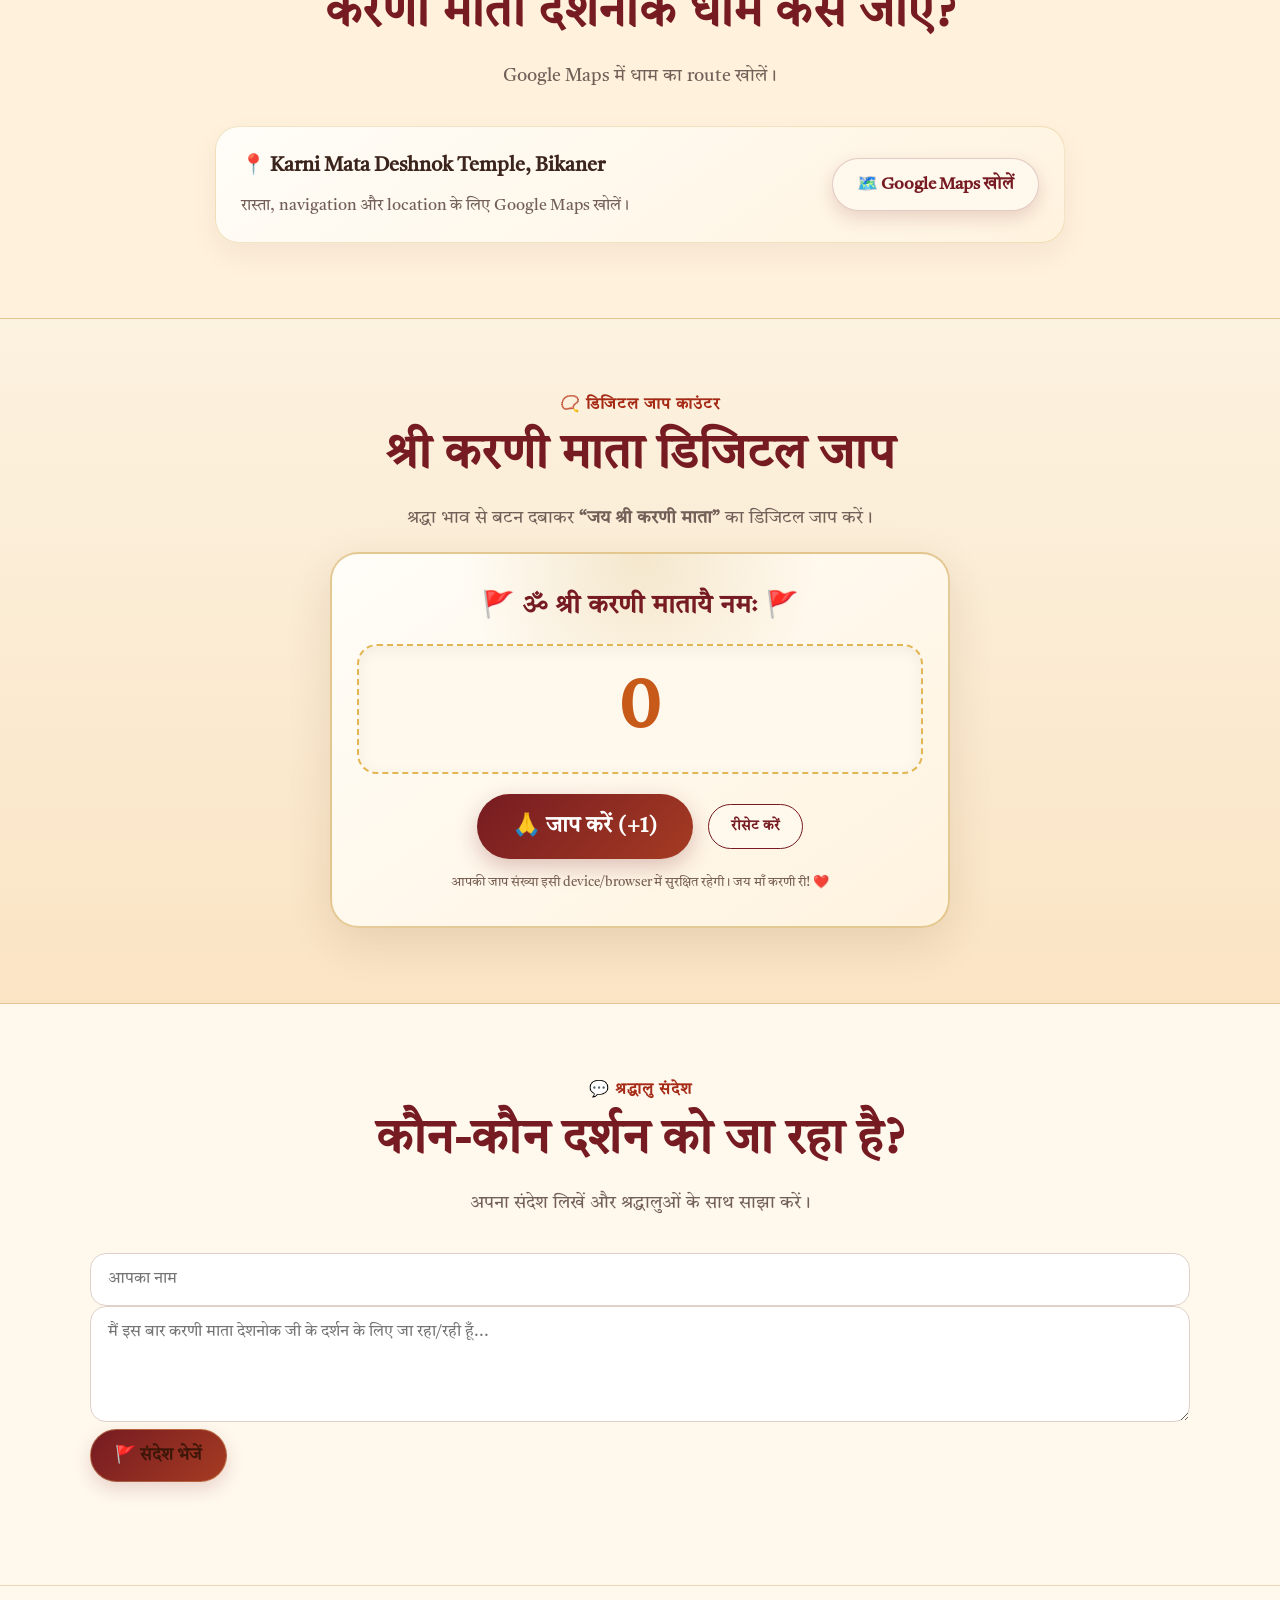
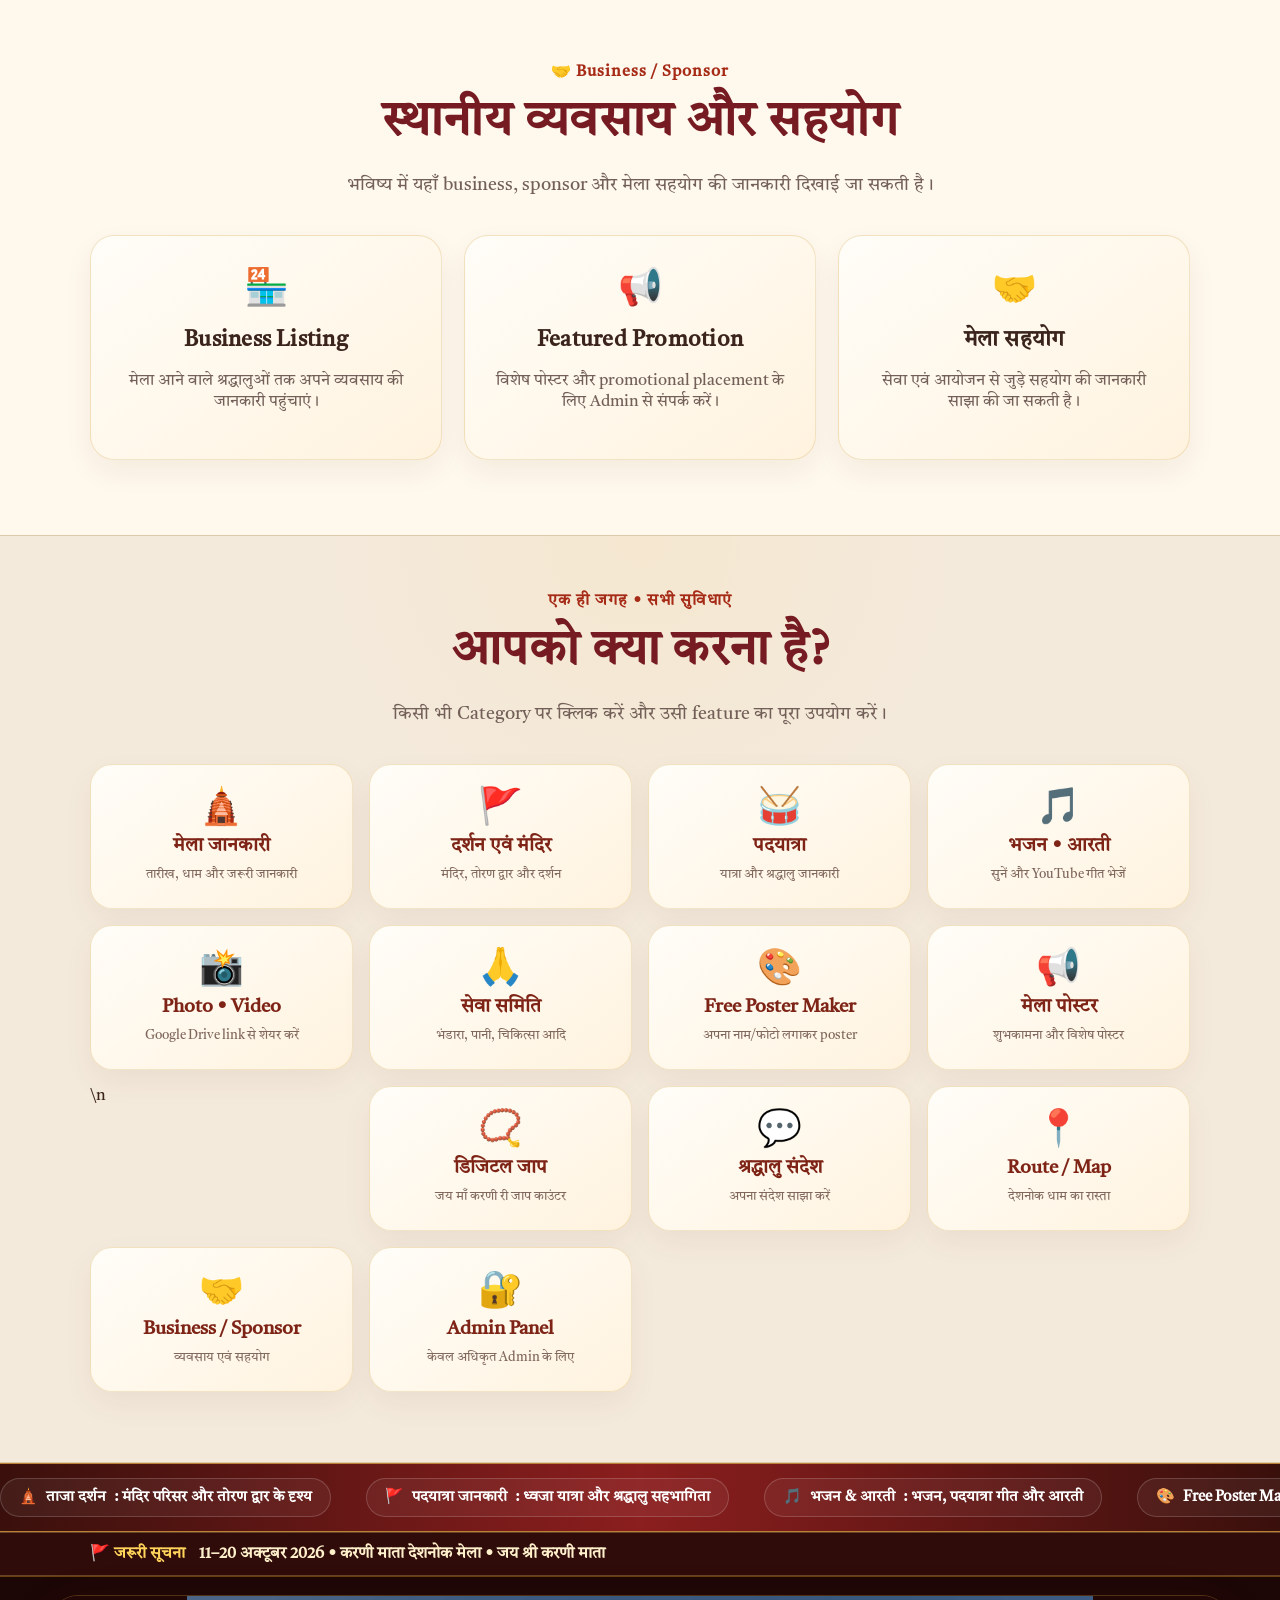
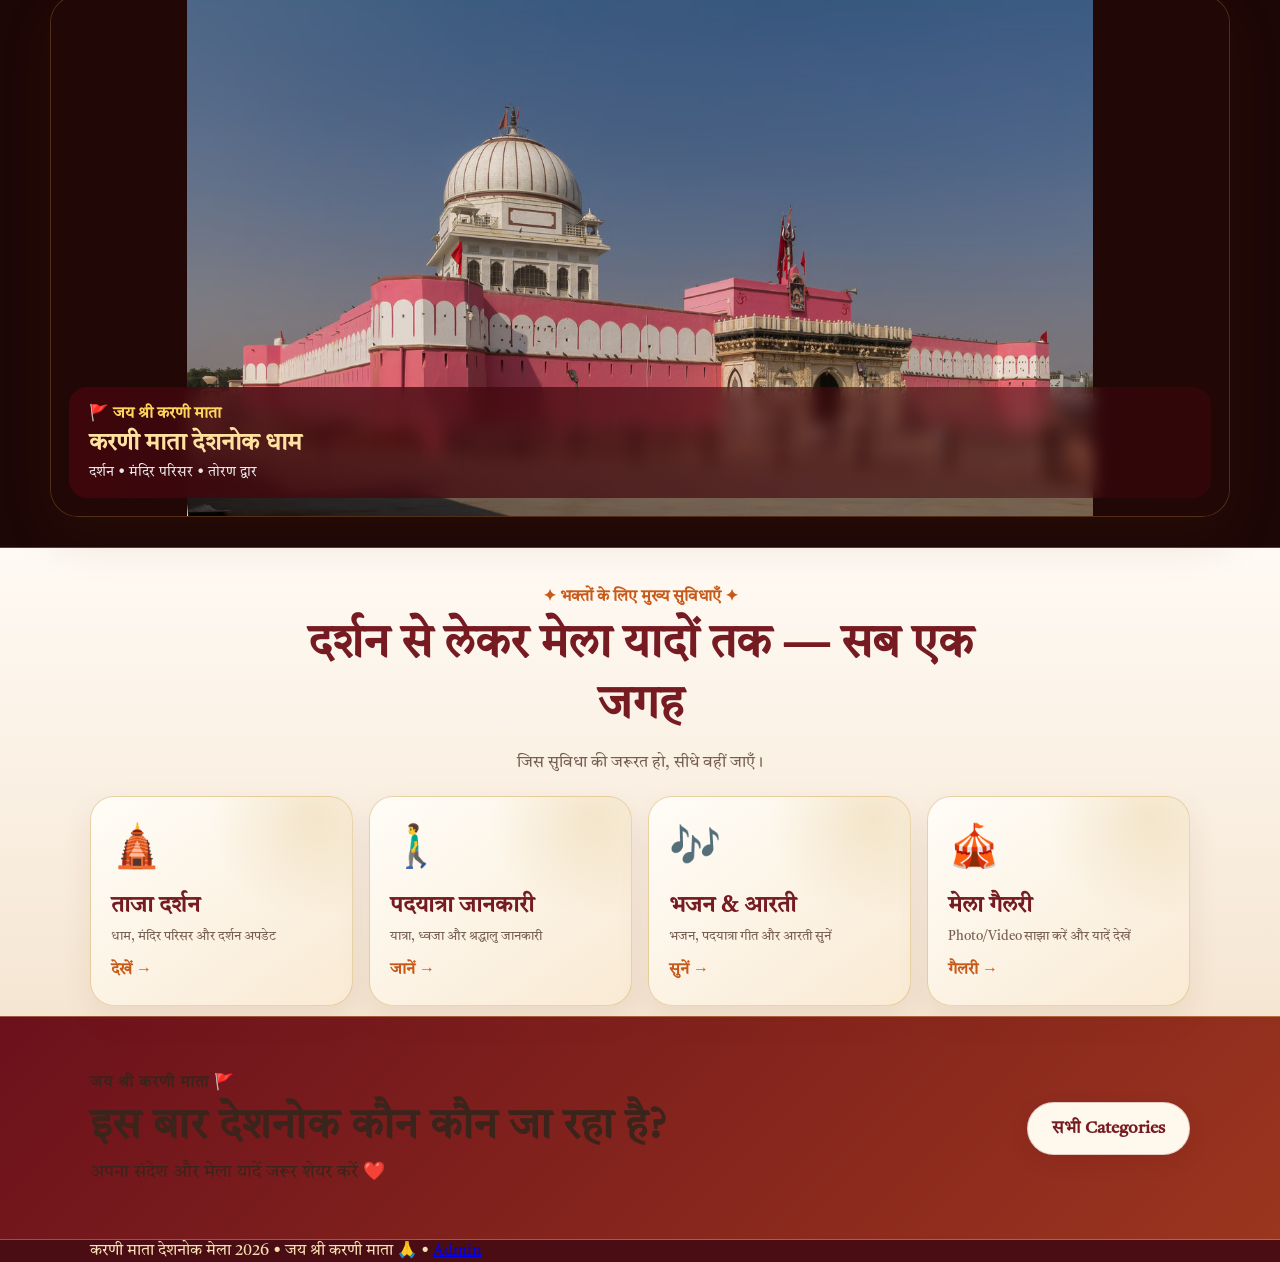
==== commit 8c3e76c9: "Refresh music-first stylesheet cache" ====
--- a/index.html
+++ b/index.html
@@ -10,7 +10,7 @@
   function gtag(){dataLayer.push(arguments);}
   gtag('js', new Date());
   gtag('config', 'G-YMC3Y69L6H');
-</script><link rel="stylesheet" href="style.css?v=20260922-20">
+</script><link rel="stylesheet" href="style.css?v=20261008-24">
 </head>
 <body>
 <header class="hero" id="home" style="background-image:linear-gradient(180deg,rgba(48,11,11,.25),rgba(48,11,11,.72)),url('assets/karni-temple-original.jpg.avif');background-size:cover;background-position:center;">
--- a/style.css
+++ b/style.css
@@ -406,3 +406,11 @@
 .royal-song-form{max-width:940px;margin-top:28px;border-radius:24px;background:linear-gradient(145deg,#fff,#fff8ee);border-color:#e8d2ad}
 .song-form-head{display:flex;gap:12px;align-items:center}.song-form-head>span{font-size:35px}.song-form-head h3{margin:0}.song-form-head p{margin:3px 0 0;color:#80675c;font-size:13px}
 @media(max-width:650px){.royal-music-player{padding:13px;border-radius:24px}.royal-now-playing{padding:17px 4px}.album-art{width:65px;height:65px;flex-basis:65px}.album-symbol{font-size:22px}.player-blessing{display:none}.player-bottom{font-size:11px}.playlist-title{padding:13px}.playlist-title em{padding:6px 9px}.song-card-main{gap:9px}.song-number{width:34px;height:34px;flex-basis:34px}.royal-song-list .song-card{padding:14px 13px}.song-meta h3{font-size:17px}.royal-youtube-box{aspect-ratio:16/10}}
+
+
+/* ===== MUSIC-FIRST LANDING / KARANI MELA 2026 ===== */
+.feature-music{position:relative;z-index:3;padding-top:34px;background:linear-gradient(180deg,#fff4df 0%,#fffaf4 100%);border-bottom:1px solid #e7c98e;box-shadow:0 12px 35px rgba(76,18,8,.10)}
+.feature-music .music-heading{margin-bottom:22px}.feature-music .music-heading span{display:inline-flex;align-items:center;gap:7px;background:#5d1017;color:#ffe5a0;padding:7px 14px;border-radius:999px;border:1px solid #d9a947;font-weight:800}.feature-music .music-heading h2{font-size:clamp(30px,4vw,48px);margin:10px 0 6px}.feature-music .music-heading p{margin:0 auto;max-width:720px}
+.default-song-launch{width:100%;height:100%;min-height:260px;border:0;background:radial-gradient(circle at 50% 38%,rgba(244,207,121,.20),transparent 34%),linear-gradient(145deg,#26070b,#65151b 55%,#220507);color:#fff6dd;display:flex;flex-direction:column;align-items:center;justify-content:center;gap:9px;cursor:pointer;padding:30px;text-align:center}.default-song-launch:hover{filter:brightness(1.08)}.default-song-orb{width:76px;height:76px;border-radius:50%;display:grid;place-items:center;background:linear-gradient(145deg,#ffd76b,#a9651e);color:#3a100c;font-size:30px;box-shadow:0 0 0 8px rgba(255,215,107,.10),0 12px 35px rgba(0,0,0,.35)}.default-song-launch strong{font-family:"Tiro Devanagari Sanskrit","Noto Sans Devanagari",serif;font-size:clamp(21px,3vw,30px)}.default-song-launch small{color:#ffe4a0;font-size:14px}.default-song-launch em{font-style:normal;font-size:12px;color:#fff;opacity:.72;margin-top:5px}
+.royal-music-player{position:relative;overflow:hidden}.royal-music-player:before{content:"";position:absolute;inset:0;pointer-events:none;border:1px solid rgba(242,207,121,.24);border-radius:28px}.player-topbar{position:relative;z-index:1}.royal-song-list .song-card{transition:transform .2s,box-shadow .2s,border-color .2s}.royal-song-list .song-card:hover{transform:translateY(-2px);border-color:#d7ae59;box-shadow:0 14px 30px rgba(76,18,8,.12)}
+@media(max-width:650px){.feature-music{padding-top:24px}.default-song-launch{min-height:220px;padding:22px}.default-song-orb{width:64px;height:64px;font-size:25px}.feature-music .music-heading h2{font-size:30px}}
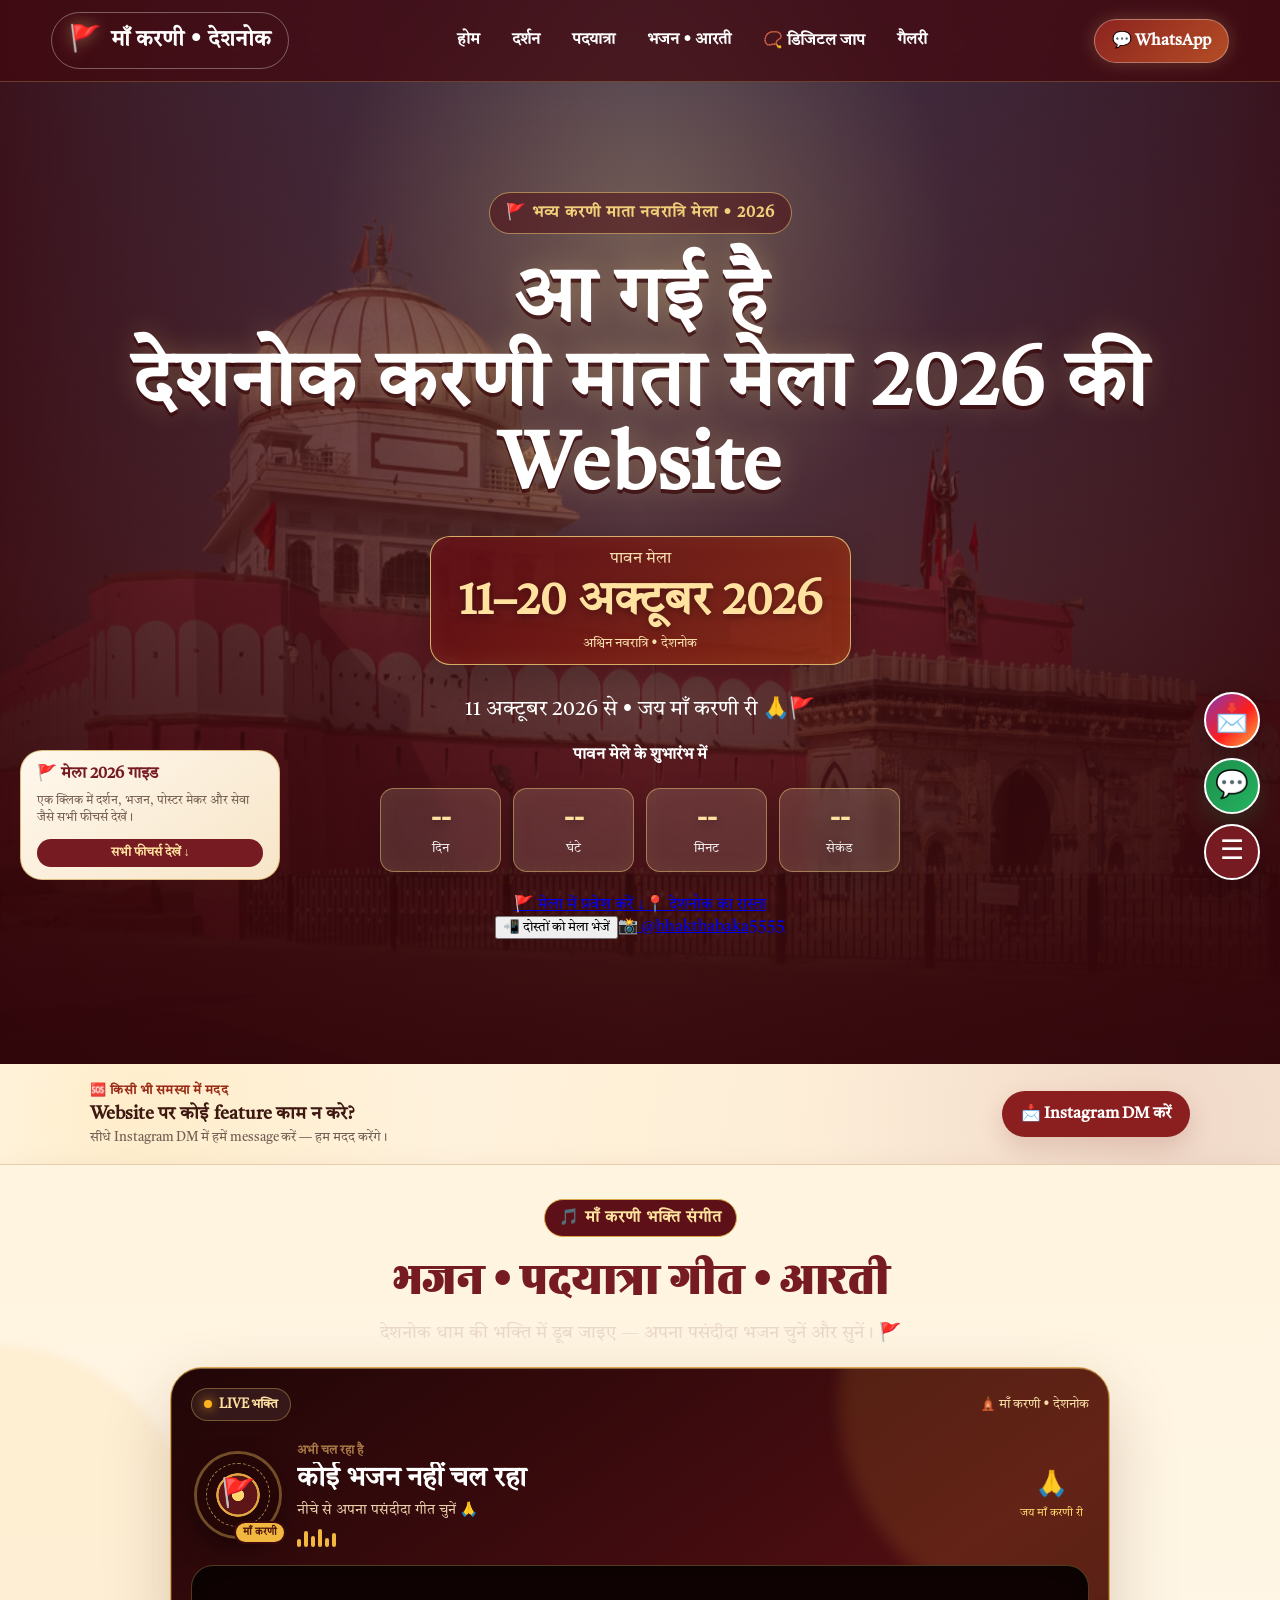
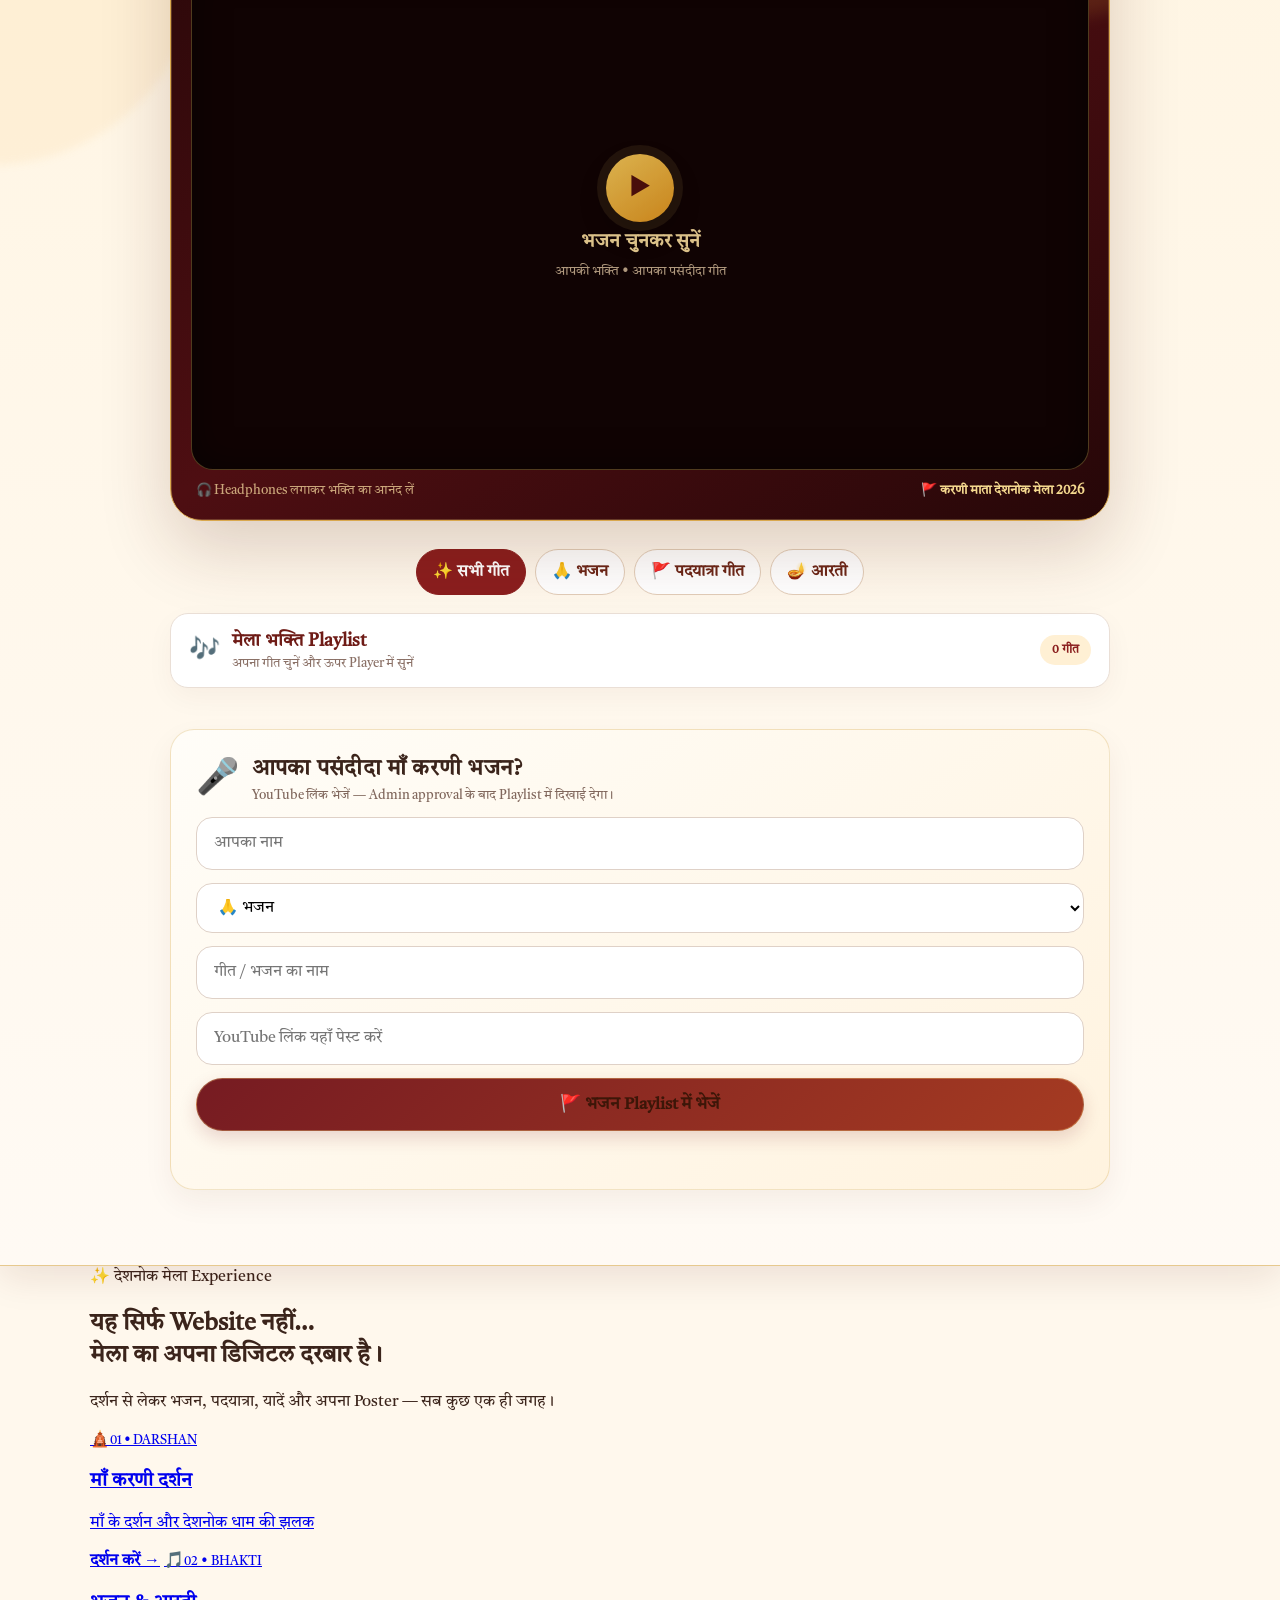
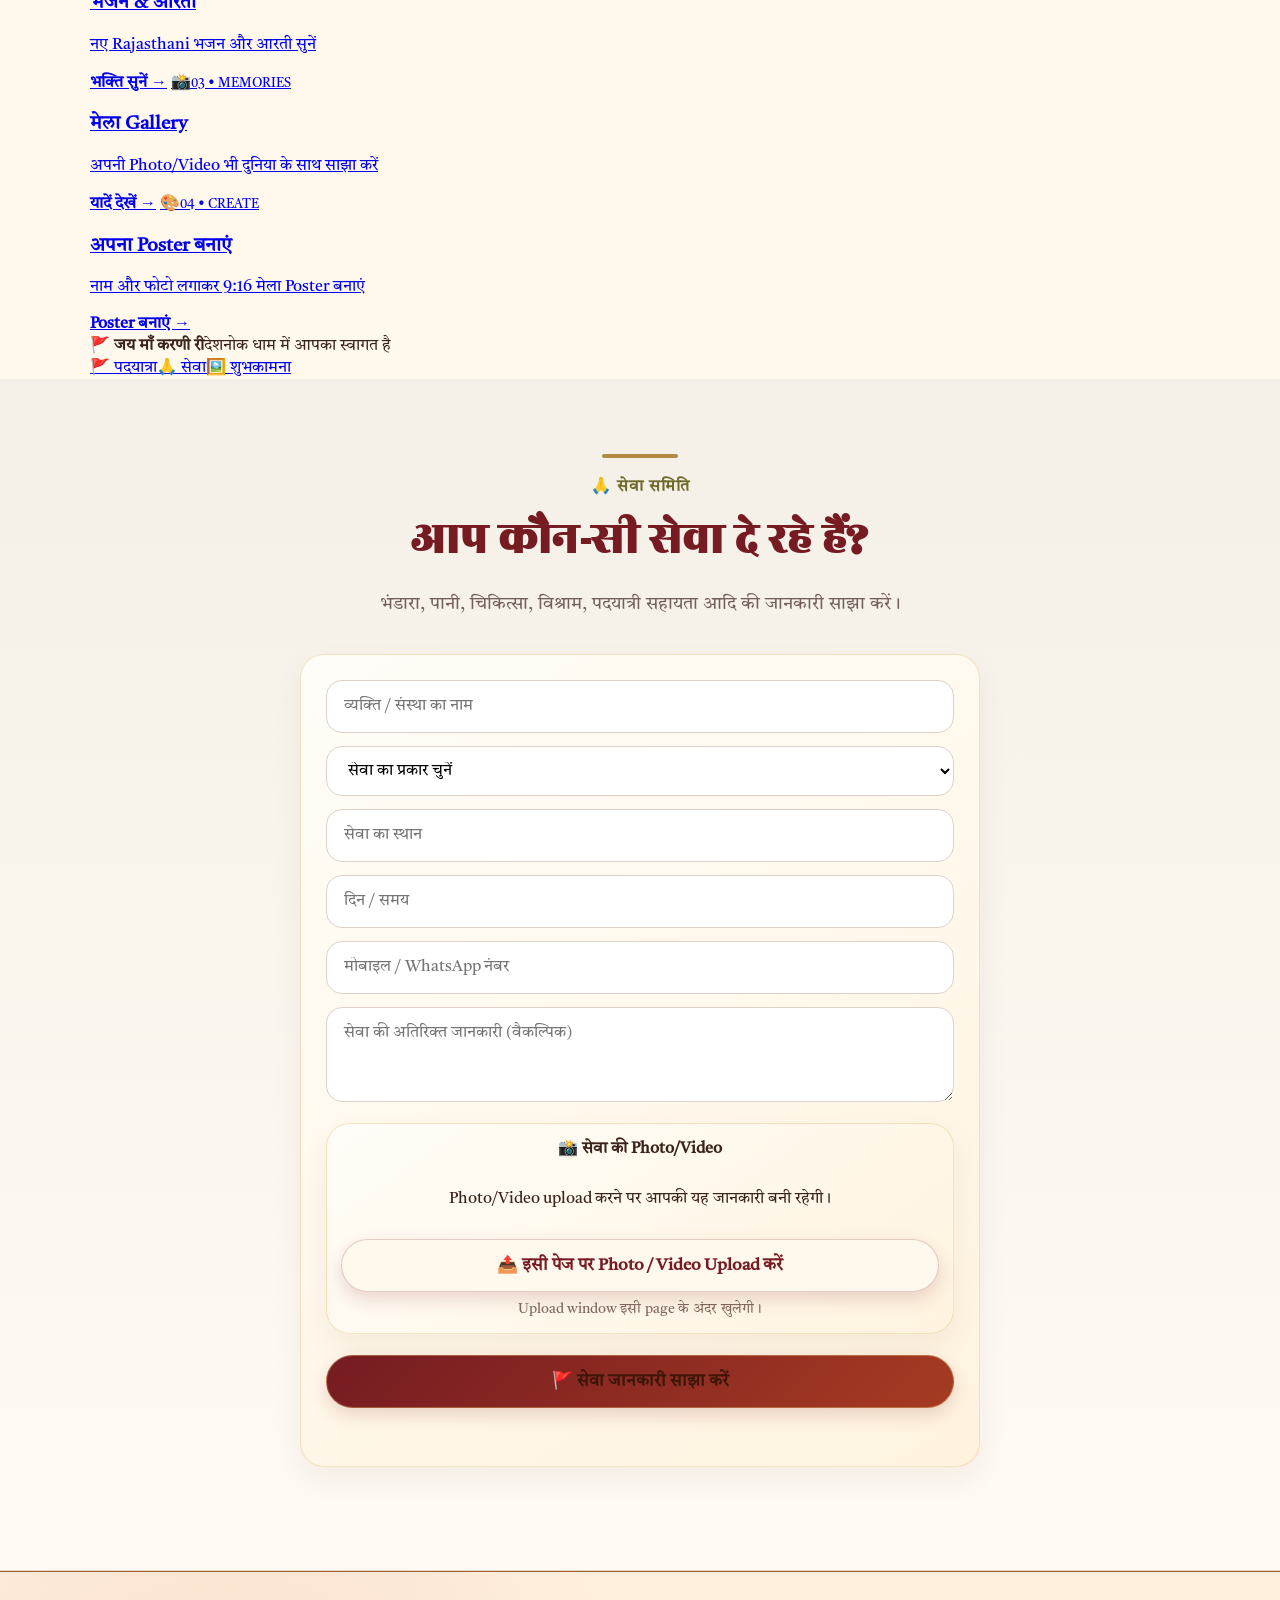
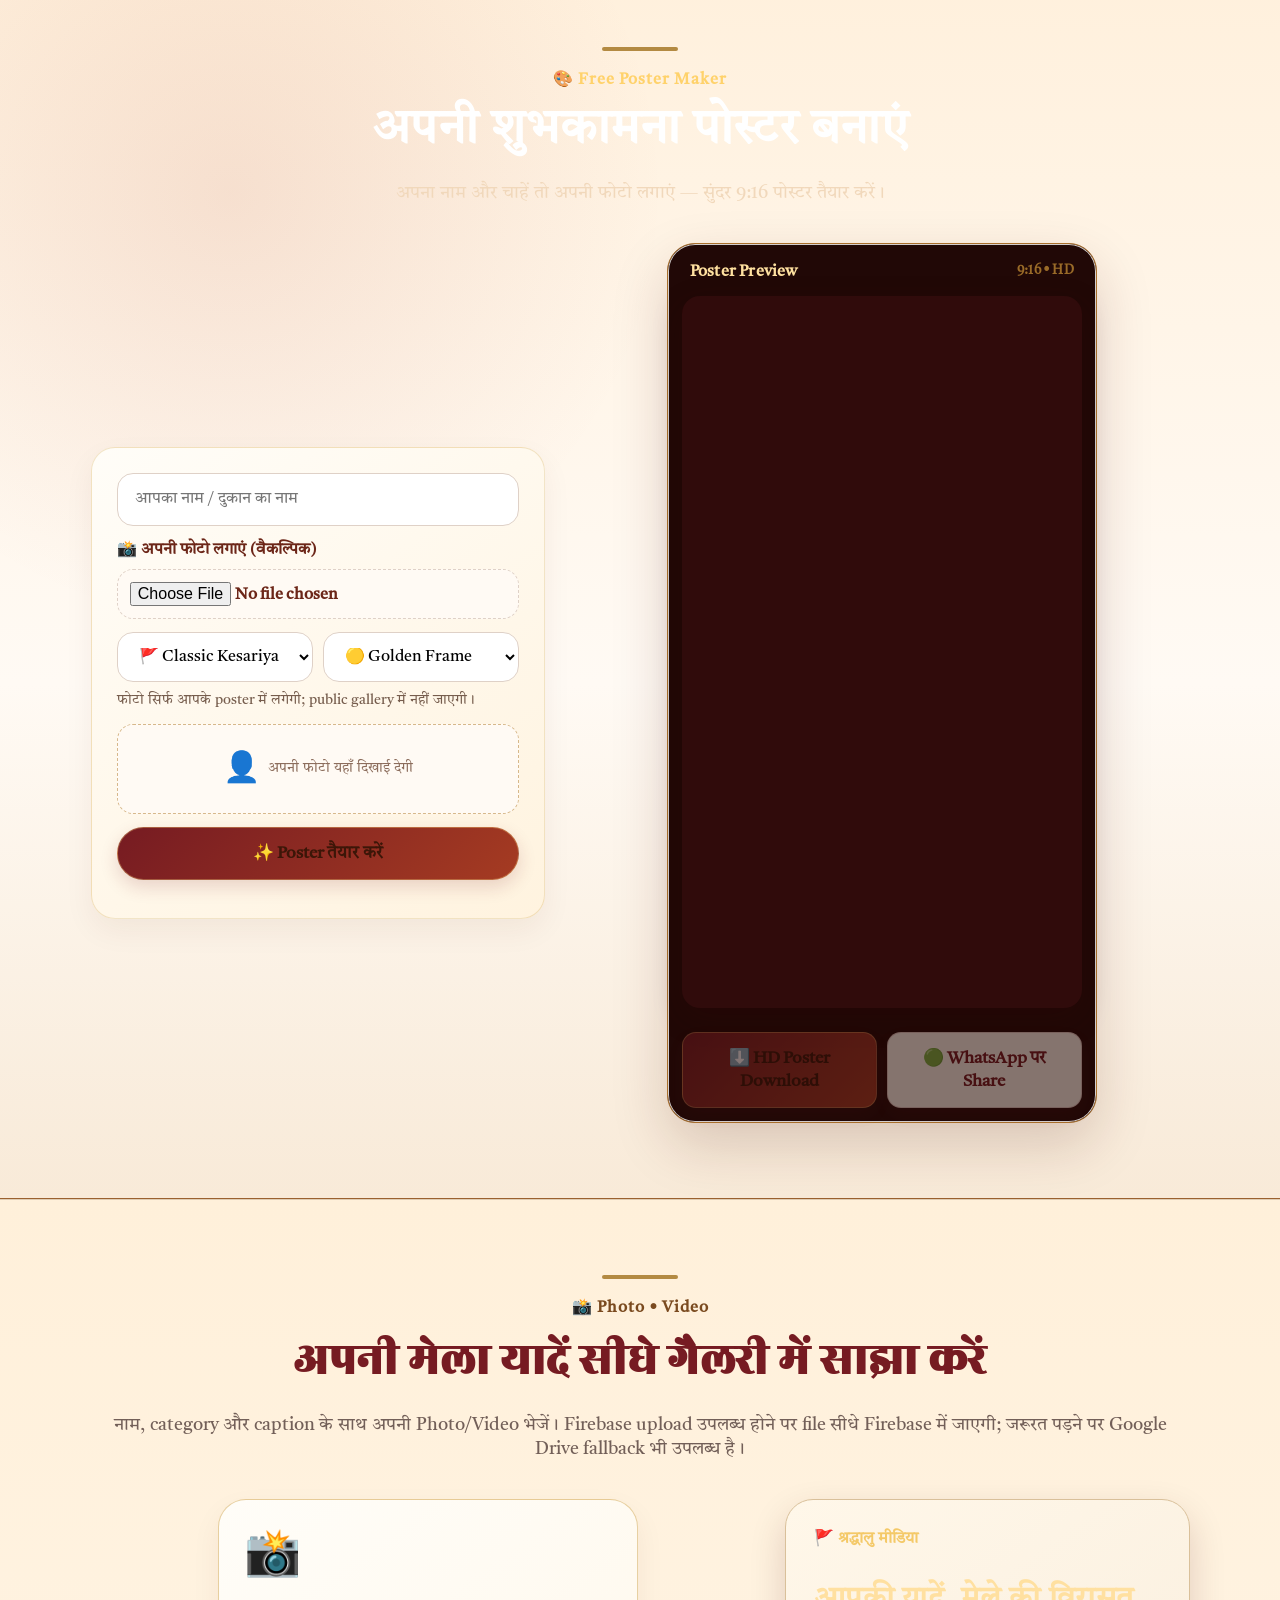
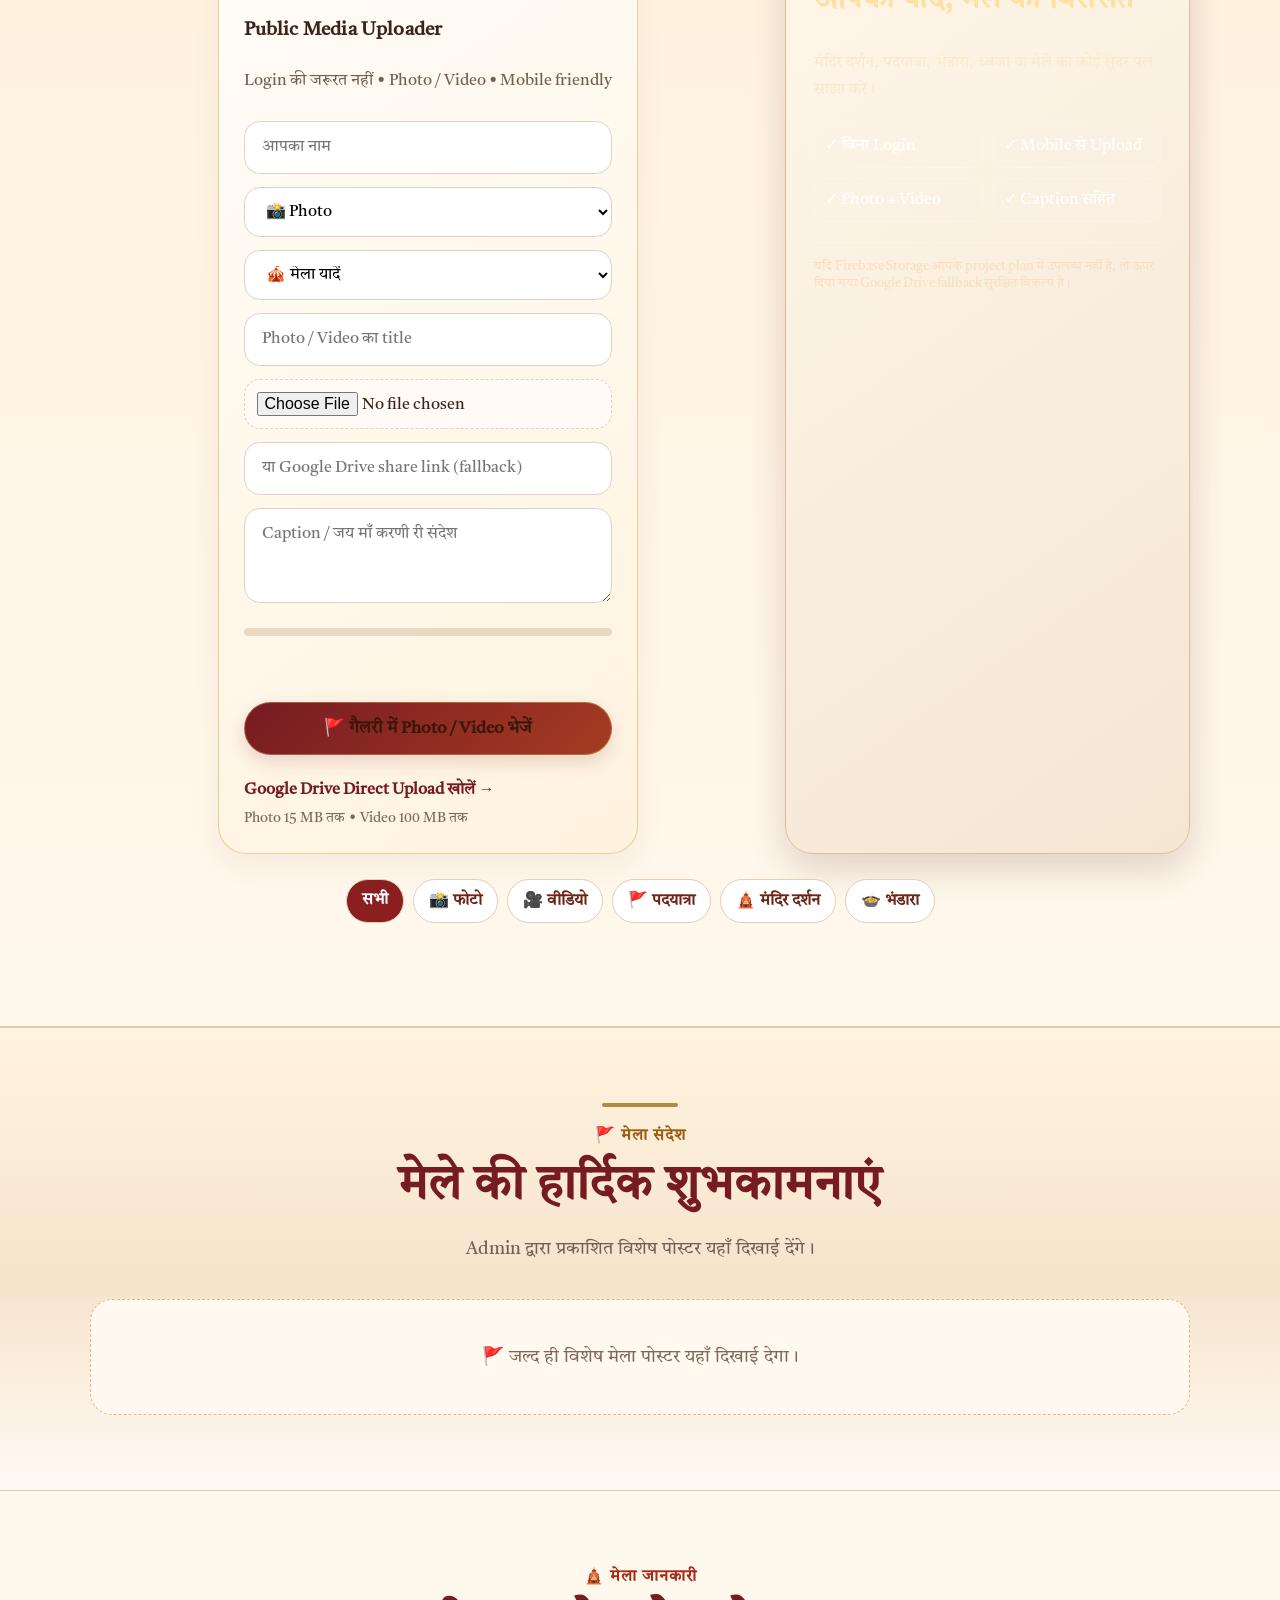
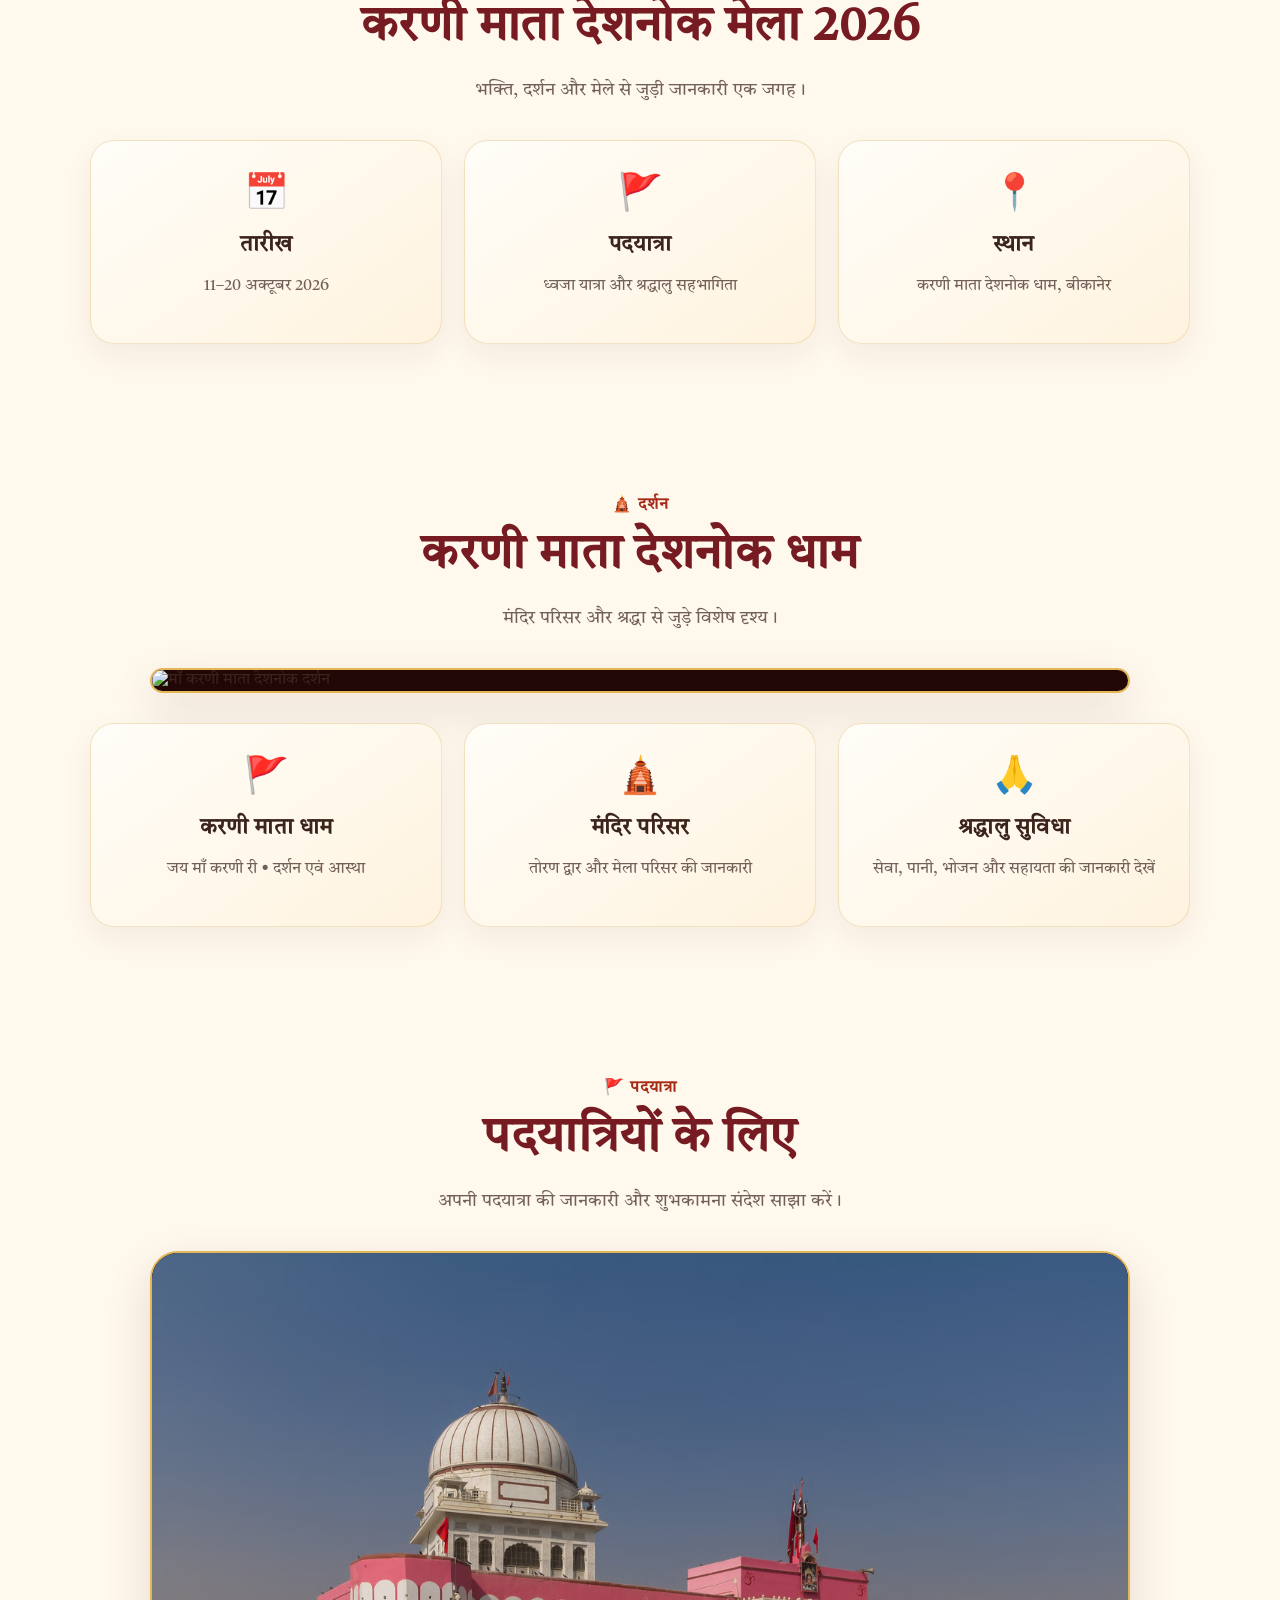
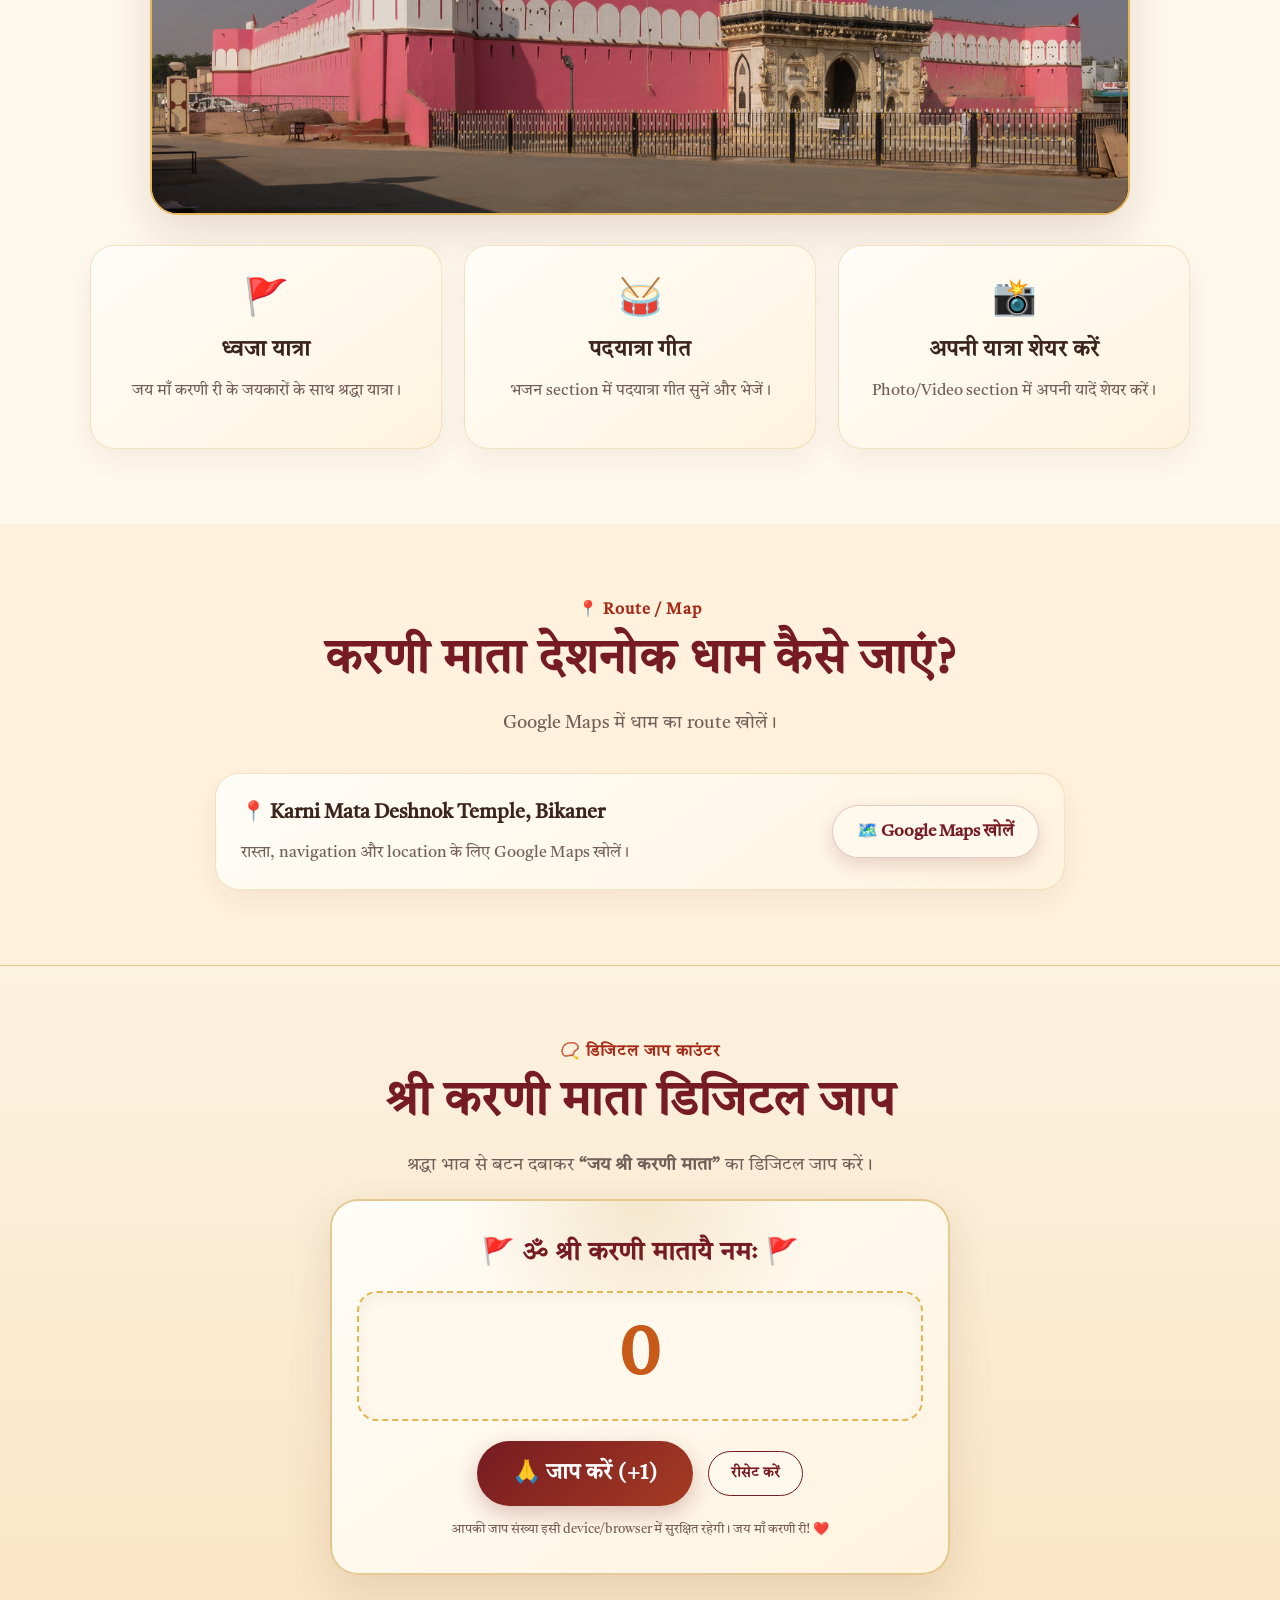
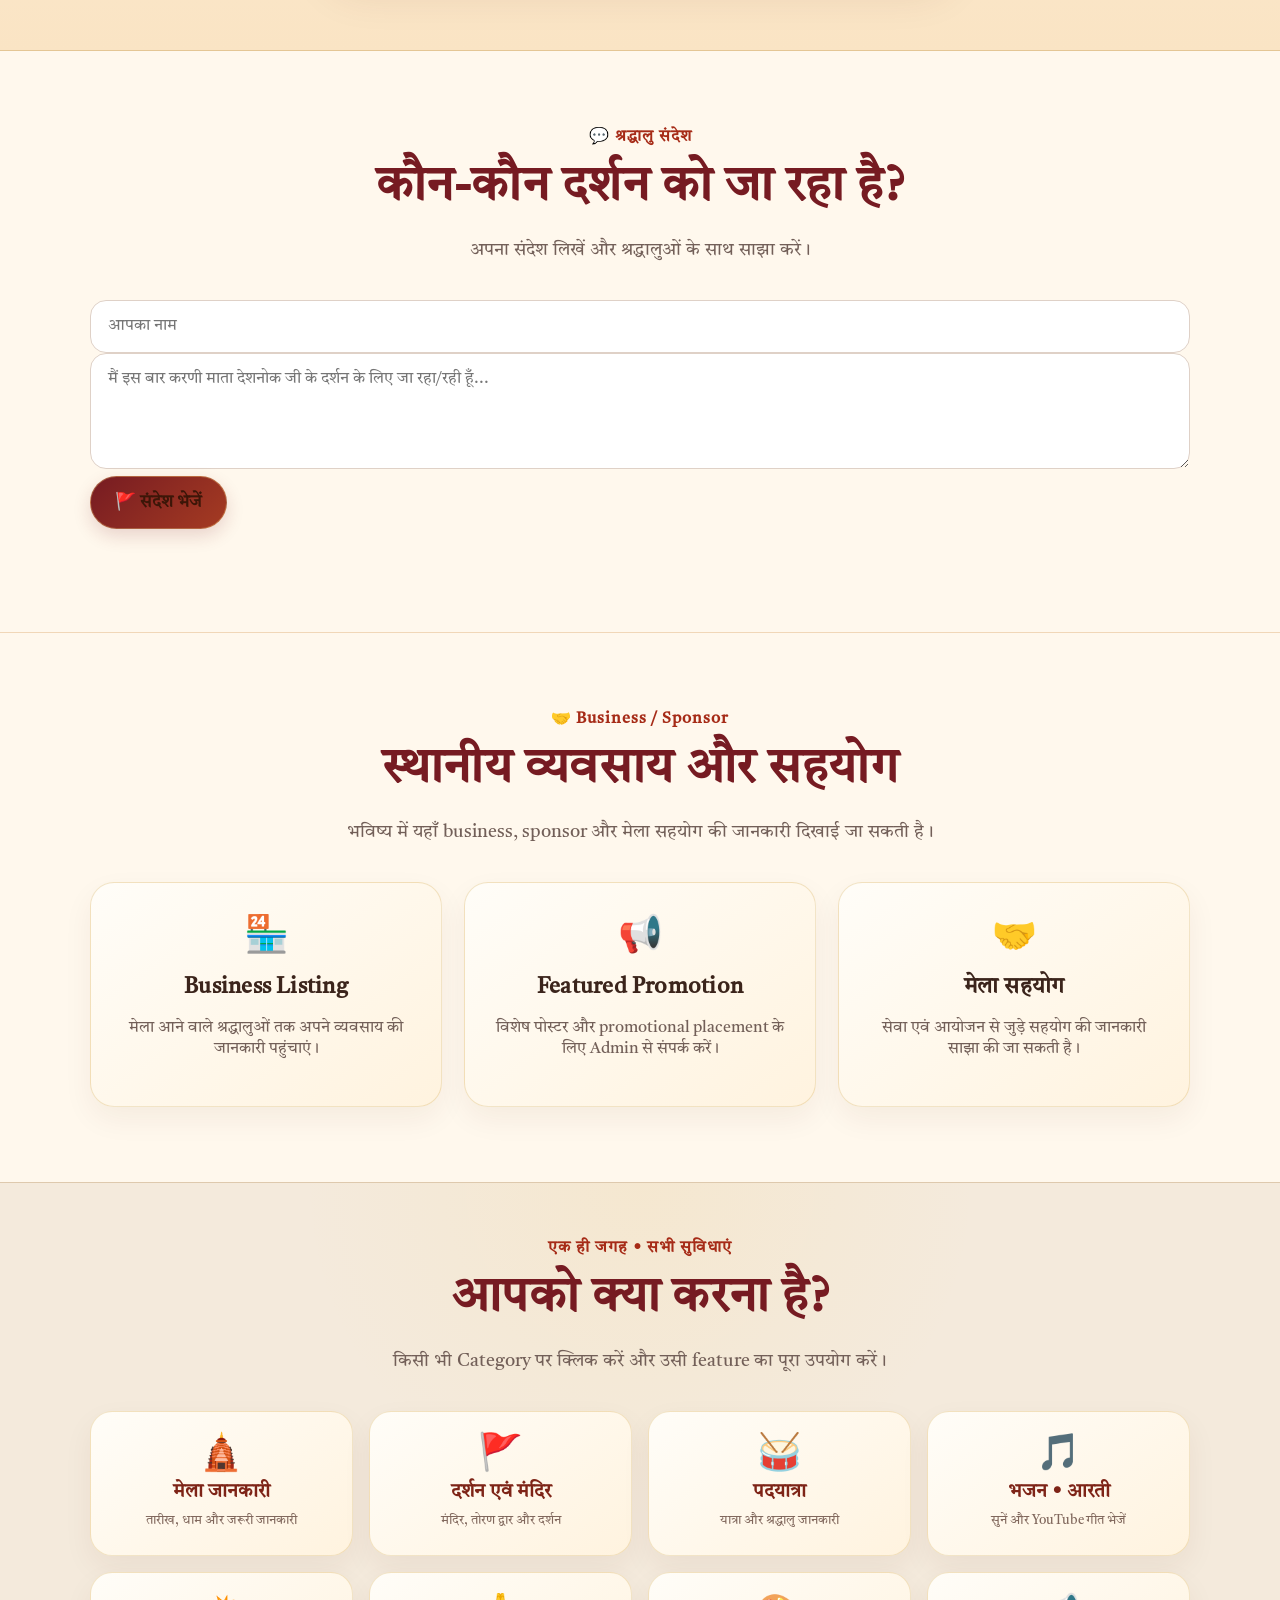
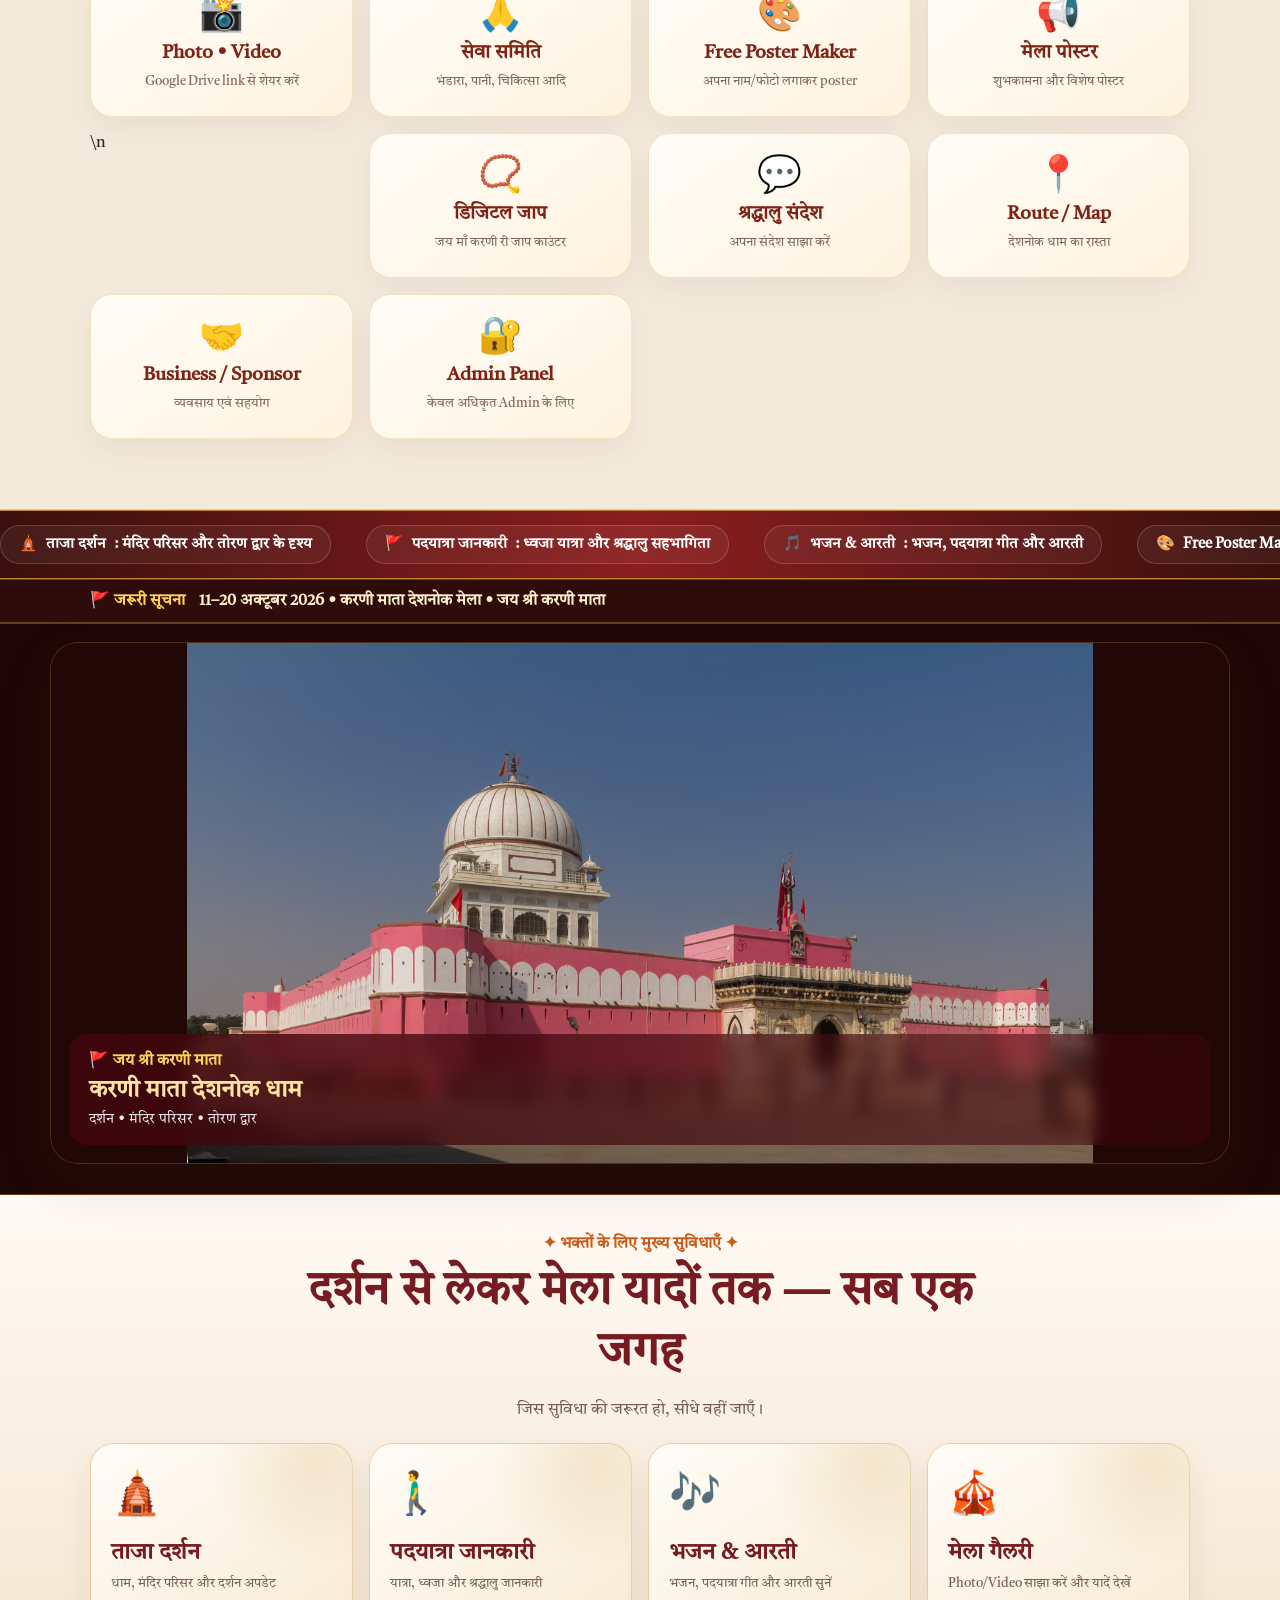
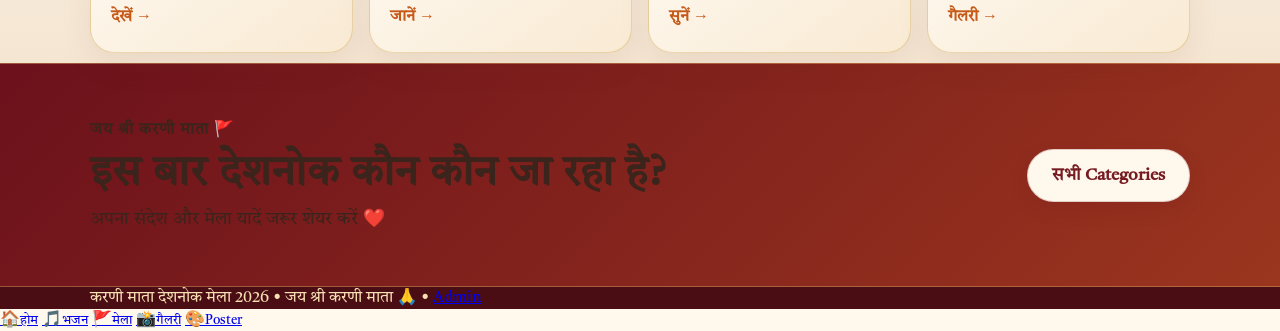
==== commit 426df2a8: "Redesign Karni Mata mela homepage for visitor attraction" ====
--- a/index.html
+++ b/index.html
@@ -23,7 +23,7 @@
 </nav>
 <div class="hero-inner wrap"><span class="pill royal-kicker">🚩 भव्य करणी माता नवरात्रि मेला • 2026</span><h1>आ गई है<br>देशनोक करणी माता मेला 2026 की Website</h1><div class="royal-date-badge"><span>पावन मेला</span><strong>11–20 अक्टूबर 2026</strong><small>अश्विन नवरात्रि • देशनोक</small></div><p>11 अक्टूबर 2026 से • जय माँ करणी री 🙏🚩</p>
 <div class="countdown-title">पावन मेले के शुभारंभ में</div><div class="countdown"><div><strong id="days">--</strong><small>दिन</small></div><div><strong id="hours">--</strong><small>घंटे</small></div><div><strong id="minutes">--</strong><small>मिनट</small></div><div><strong id="seconds">--</strong><small>सेकंड</small></div></div>
-<div class="quick"><a class="btn" href="#message">कौन-कौन दर्शन को जा रहा है?</a><a class="btn light" target="_blank" rel="noopener" href="https://www.google.com/maps/search/?api=1&query=Karni+Mata+Temple+Deshnok+Bikaner">📍 रास्ता देखें</a></div><div class="share"><button id="shareBtn">📲 WhatsApp / Share</button></div></div></header><section class="help-strip" aria-label="Instagram सहायता">
+<div class="hero-actions"><a class="hero-main-btn" href="#experience">🚩 मेला में प्रवेश करें <span>↓</span></a><a class="hero-map-btn" target="_blank" rel="noopener" href="https://www.google.com/maps/search/?api=1&query=Karni+Mata+Temple+Deshnok+Bikaner">📍 देशनोक का रास्ता</a></div><div class="hero-social-row"><button id="shareBtn">📲 दोस्तों को मेला भेजें</button><a href="https://www.instagram.com/bhaktbabaka5555/" target="_blank" rel="noopener">📸 @bhaktbabaka5555</a></div></div></header><section class="help-strip" aria-label="Instagram सहायता">
   <div class="wrap help-strip-inner">
     <div><span>🆘 किसी भी समस्या में मदद</span><strong>Website पर कोई feature काम न करे?</strong><small>सीधे Instagram DM में हमें message करें — हम मदद करेंगे।</small></div>
     <a class="help-dm-btn" href="https://ig.me/m/bhaktbabaka5555" target="_blank" rel="noopener">📩 Instagram DM करें</a>
@@ -80,6 +80,26 @@
     <button class="btn" type="submit">🚩 भजन Playlist में भेजें</button><small id="songStatus"></small>
   </form>
 </div></section>
+<section id="experience" class="experience-section">
+  <div class="wrap">
+    <div class="experience-head">
+      <span class="experience-kicker">✨ देशनोक मेला Experience</span>
+      <h2>यह सिर्फ Website नहीं…<br><b>मेला का अपना डिजिटल दरबार है।</b></h2>
+      <p>दर्शन से लेकर भजन, पदयात्रा, यादें और अपना Poster — सब कुछ एक ही जगह।</p>
+    </div>
+    <div class="experience-grid">
+      <a class="experience-card experience-darshan" href="#darshan"><span class="experience-icon">🛕</span><small>01 • DARSHAN</small><h3>माँ करणी दर्शन</h3><p>माँ के दर्शन और देशनोक धाम की झलक</p><strong>दर्शन करें →</strong></a>
+      <a class="experience-card experience-bhajan" href="#music"><span class="experience-icon">🎵</span><small>02 • BHAKTI</small><h3>भजन & आरती</h3><p>नए Rajasthani भजन और आरती सुनें</p><strong>भक्ति सुनें →</strong></a>
+      <a class="experience-card experience-gallery" href="#media"><span class="experience-icon">📸</span><small>03 • MEMORIES</small><h3>मेला Gallery</h3><p>अपनी Photo/Video भी दुनिया के साथ साझा करें</p><strong>यादें देखें →</strong></a>
+      <a class="experience-card experience-poster" href="#poster-maker"><span class="experience-icon">🎨</span><small>04 • CREATE</small><h3>अपना Poster बनाएं</h3><p>नाम और फोटो लगाकर 9:16 मेला Poster बनाएं</p><strong>Poster बनाएं →</strong></a>
+    </div>
+    <div class="visitor-strip">
+      <div><b>🚩 जय माँ करणी री</b><span>देशनोक धाम में आपका स्वागत है</span></div>
+      <div class="visitor-actions"><a href="#padyatra">🚩 पदयात्रा</a><a href="#seva">🙏 सेवा</a><a href="#posters">🖼️ शुभकामना</a></div>
+    </div>
+  </div>
+</section>
+
 
 
 
@@ -180,7 +200,7 @@
 <section class="banner"><div class="wrap banner-in"><div><span>जय श्री करणी माता 🚩</span><h2>इस बार देशनोक कौन कौन जा रहा है?</h2><p>अपना संदेश और मेला यादें जरूर शेयर करें ❤️</p></div><a class="btn light" href="#categories">सभी Categories</a></div></section>
 <div class="floating-actions"><a class="float-dm" href="https://ig.me/m/bhaktbabaka5555" target="_blank" rel="noopener" aria-label="Instagram DM सहायता">📩</a><a class="float-wa" href="https://wa.me/?text=%E0%A4%B6%E0%A5%8D%E0%A4%B0%E0%A5%80%20%E0%A4%95%E0%A4%B0%E0%A4%A3%E0%A5%80%20%E0%A4%AE%E0%A4%BE%E0%A4%A4%E0%A4%BE%20%E0%A4%A6%E0%A5%87%E0%A4%B6%E0%A4%A8%E0%A5%8B%E0%A4%95%20%E0%A4%AE%E0%A5%87%E0%A4%B2%E0%A4%BE%202026%20%F0%9F%9A%A9" target="_blank" rel="noopener" aria-label="WhatsApp पर मेला शेयर करें">💬</a><a class="float-help" href="#categories" aria-label="Categories">☰</a></div>
 <footer><div class="wrap">करणी माता देशनोक मेला 2026 • जय श्री करणी माता 🙏 • <a href="admin.html">Admin</a></div></footer>
-<script type="module" src="app.js?v=20261008-23"></script>
+<script type="module" src="app.js?v=20261008-24"></script>
 <script type="module" src="royal-ui.js?v=20260922-4"></script>
 <script>
 (function(){
@@ -219,4 +239,11 @@
   window.addEventListener('load',openJaapDirect,{once:true});
 })();
 </script>
-</body></html>+</body></html>
+<nav class="mobile-bottom-nav" aria-label="त्वरित मेनू">
+  <a href="#home"><span>🏠</span><small>होम</small></a>
+  <a href="#music"><span>🎵</span><small>भजन</small></a>
+  <a class="nav-center" href="#experience"><span>🚩</span><small>मेला</small></a>
+  <a href="#media"><span>📸</span><small>गैलरी</small></a>
+  <a href="#poster-maker"><span>🎨</span><small>Poster</small></a>
+</nav>
